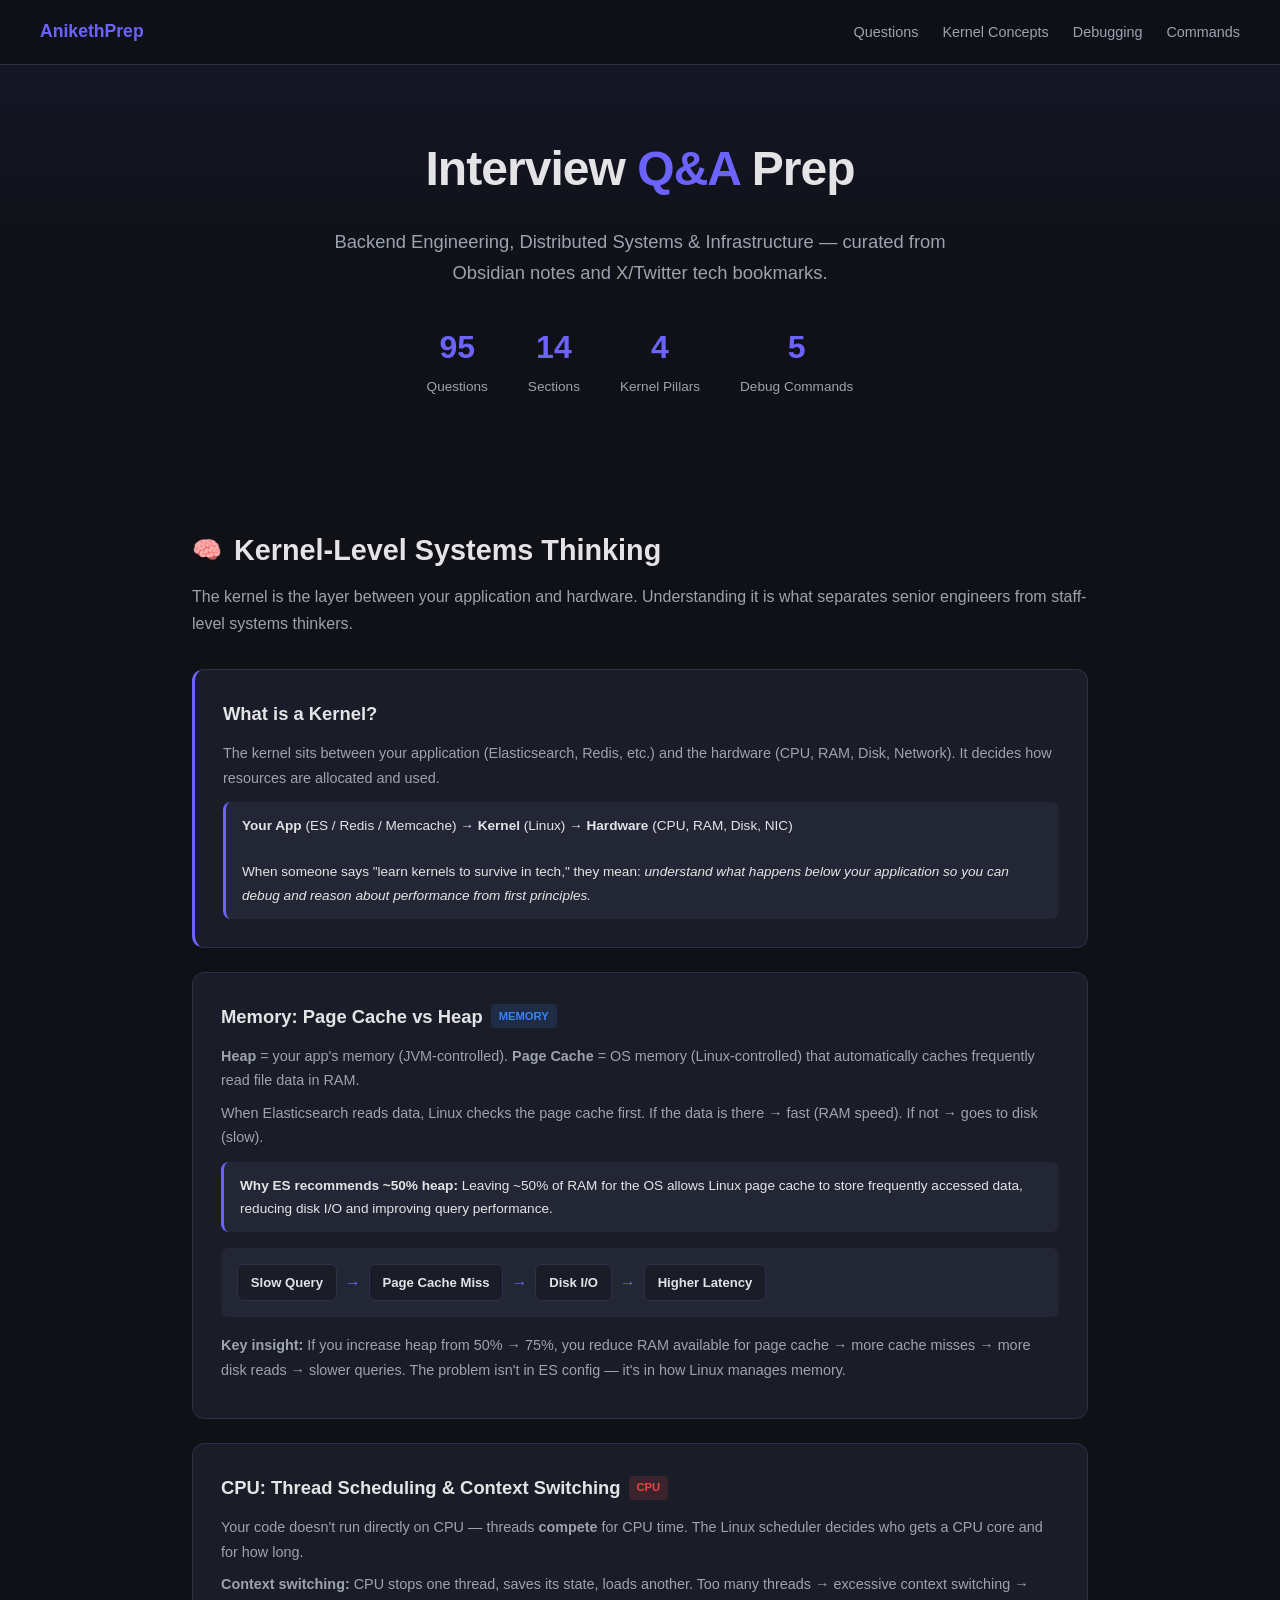
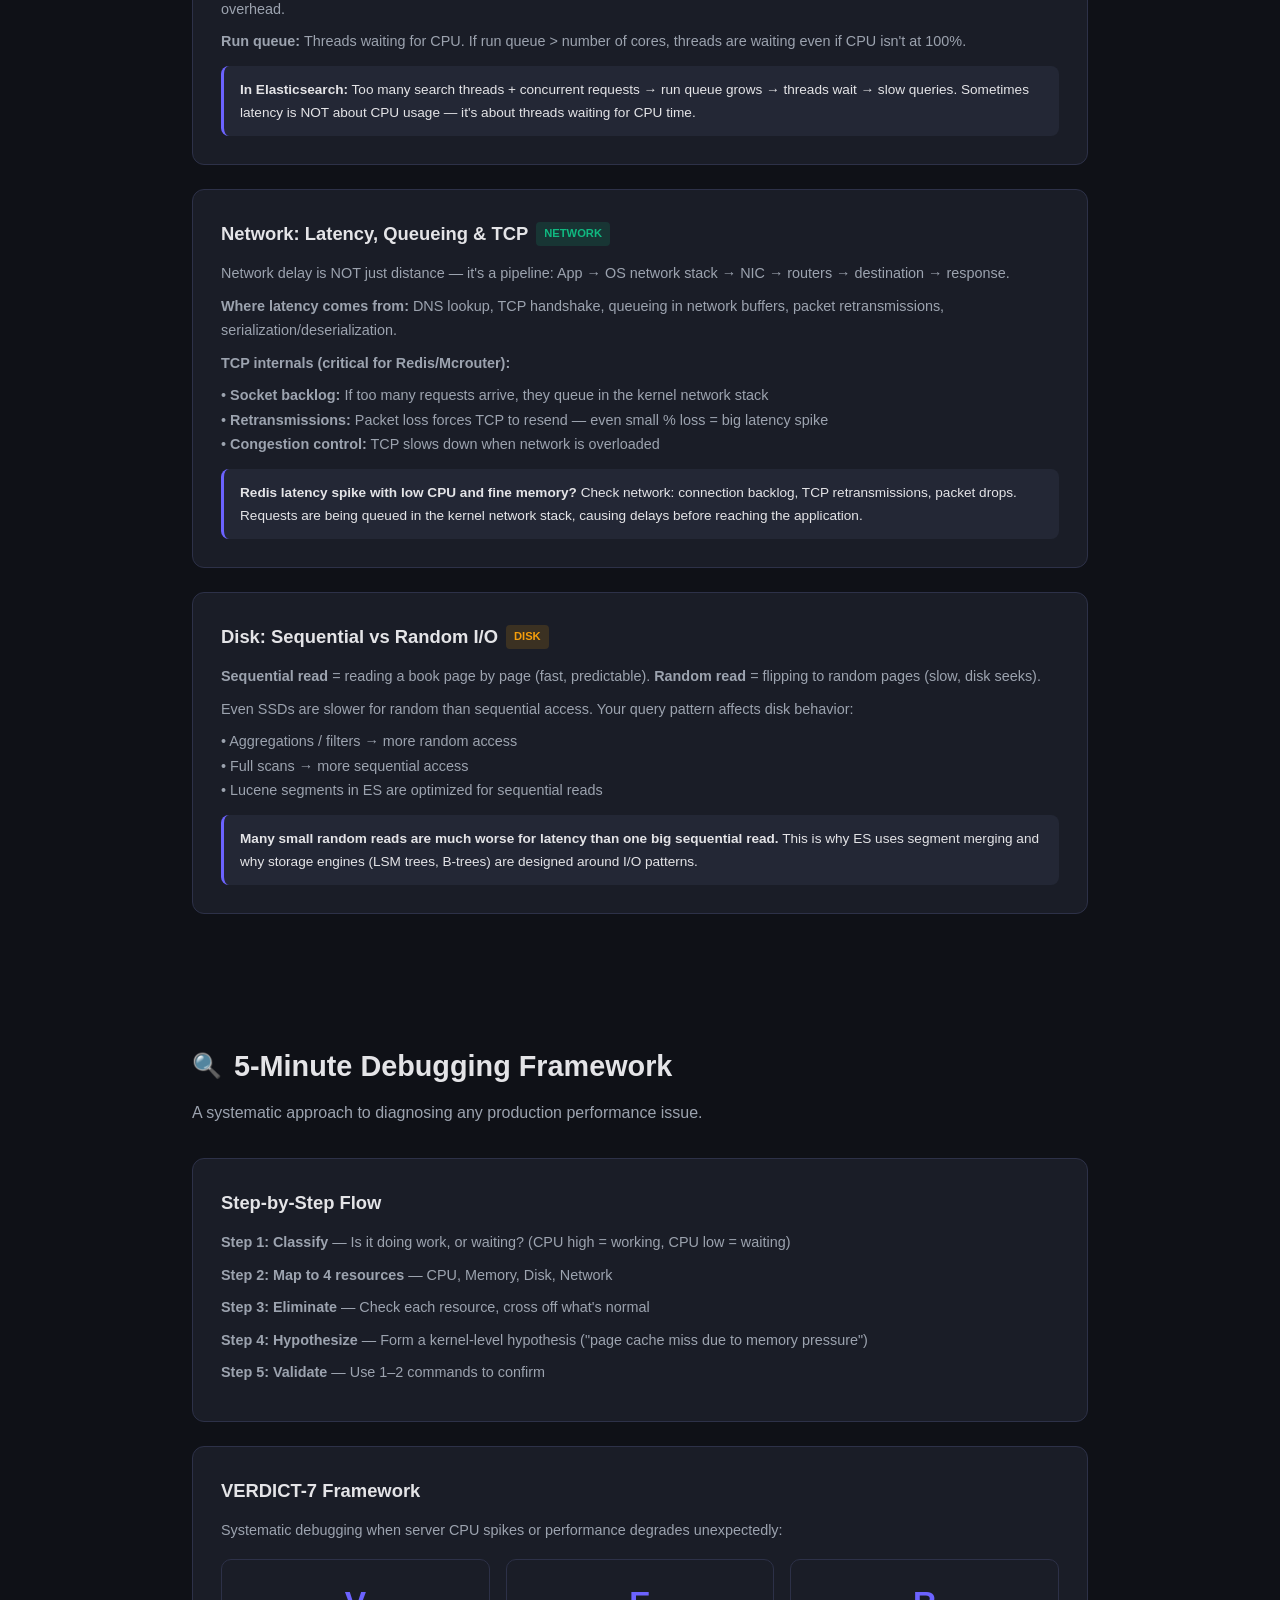
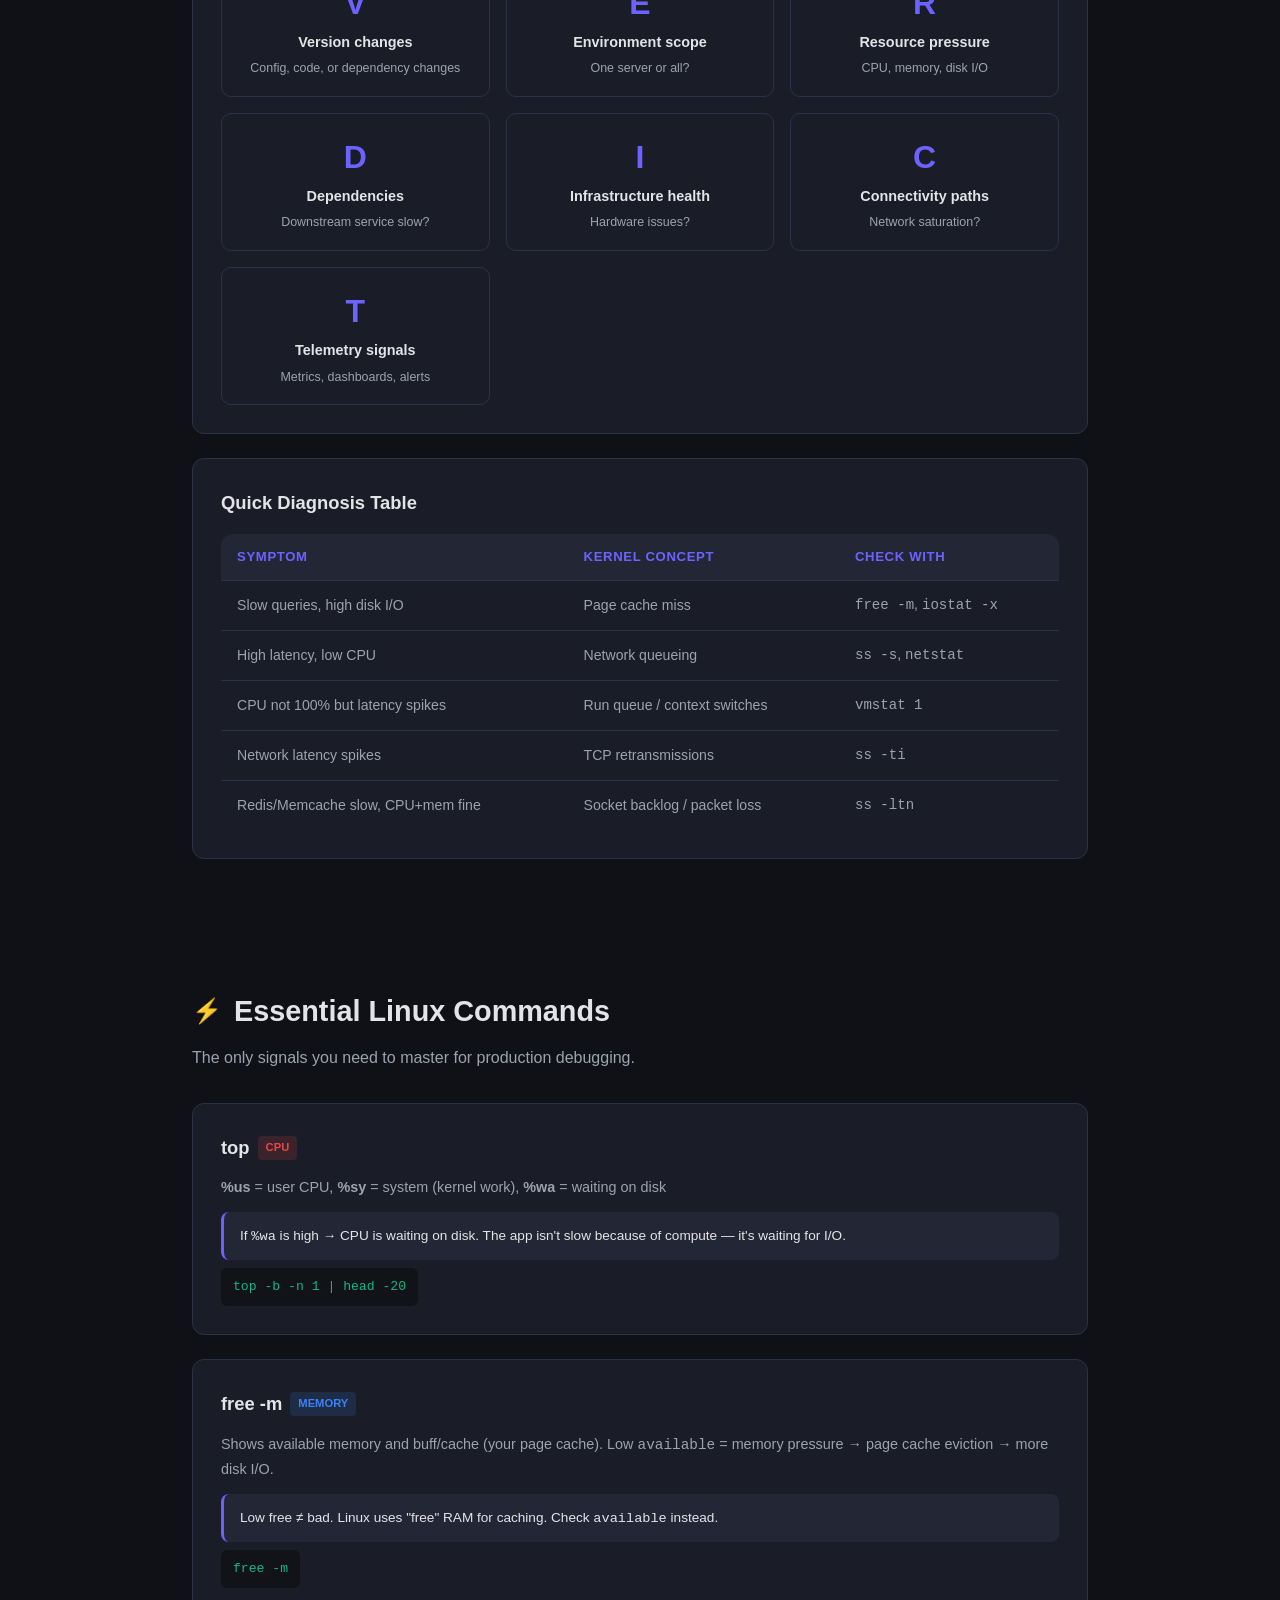
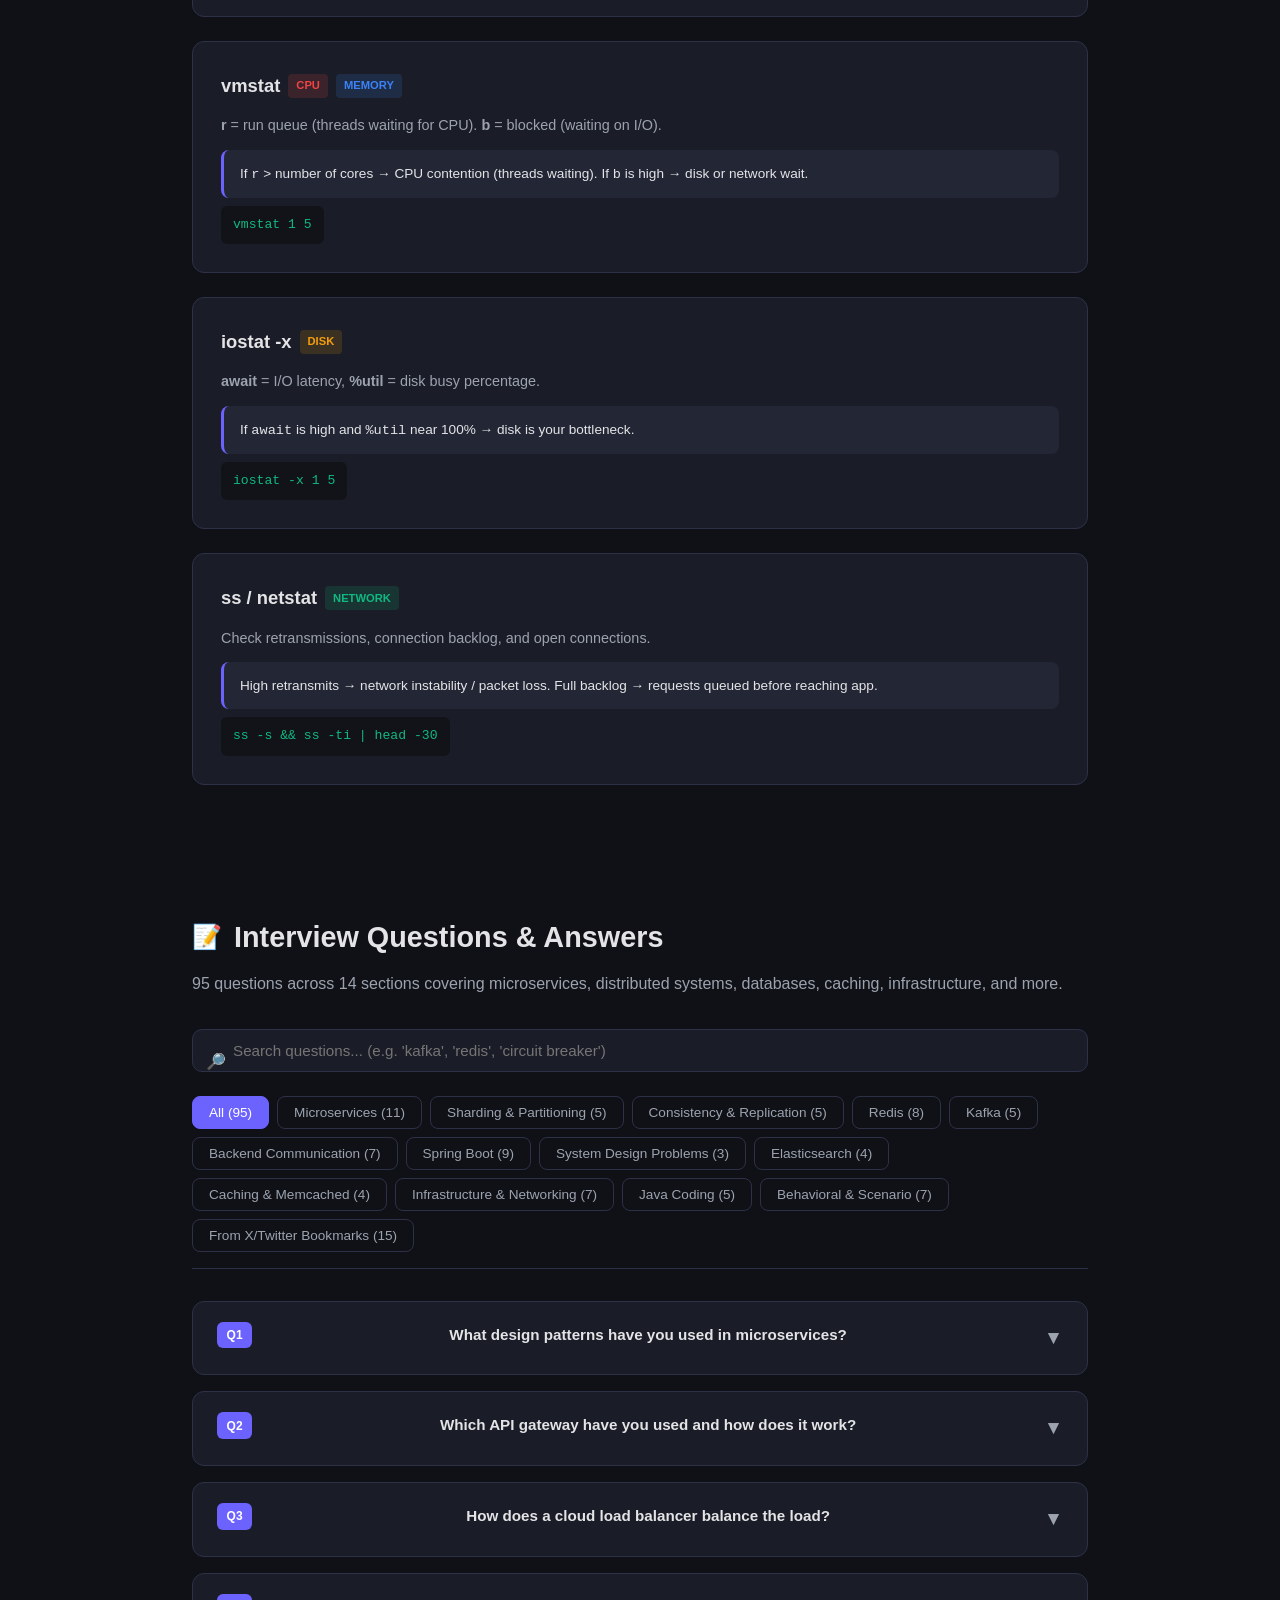
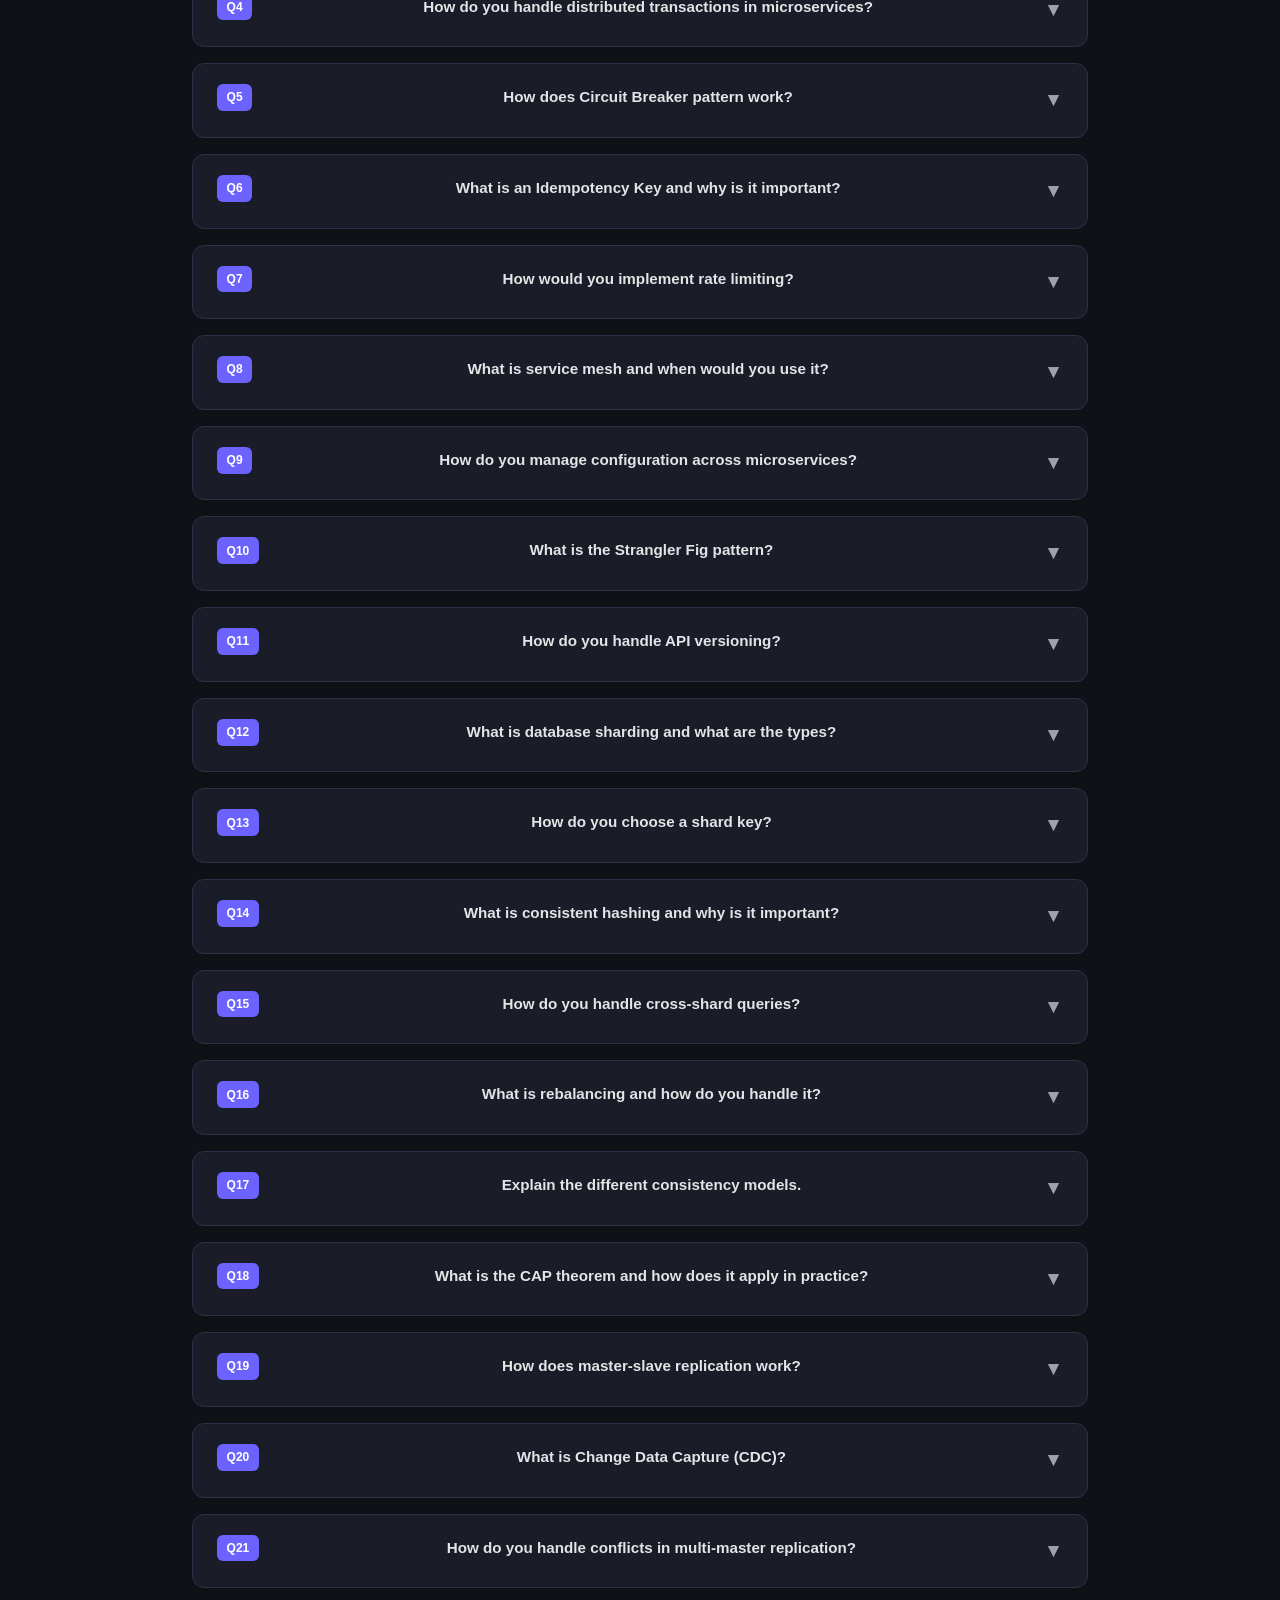
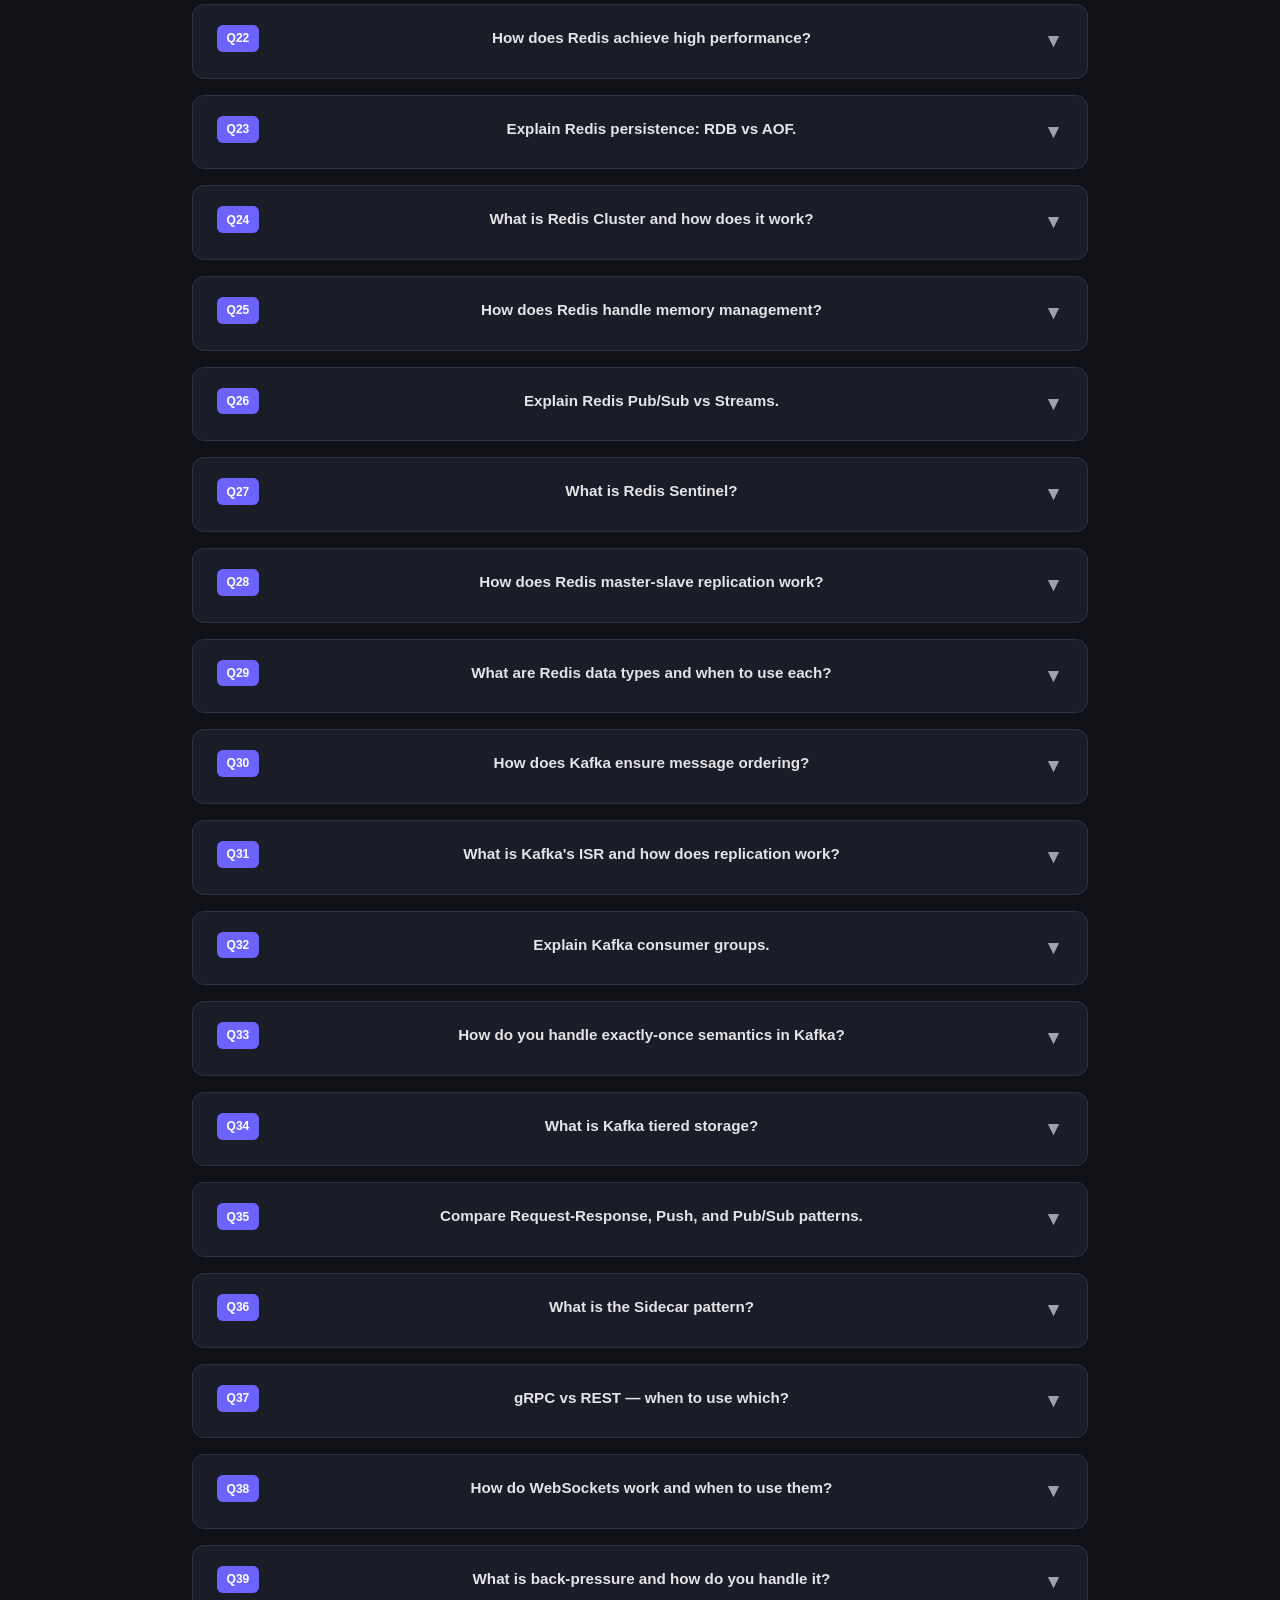
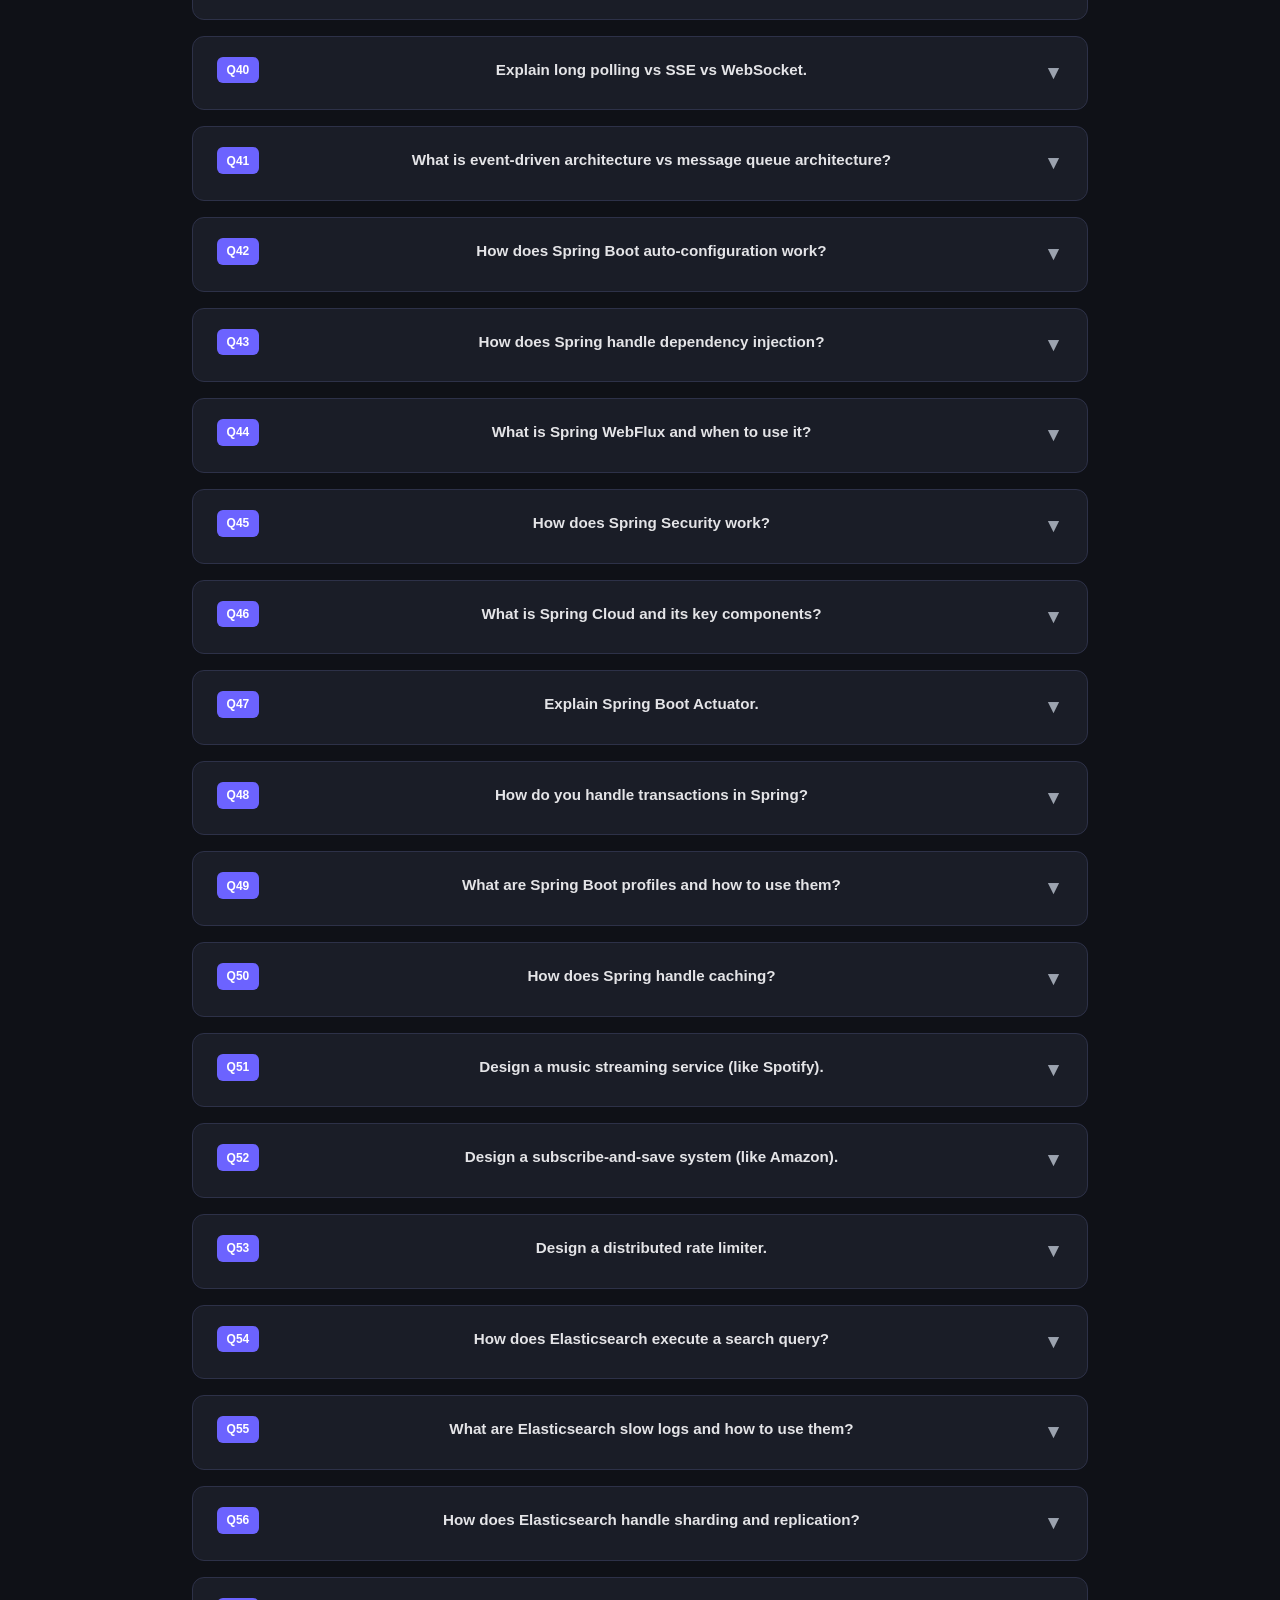
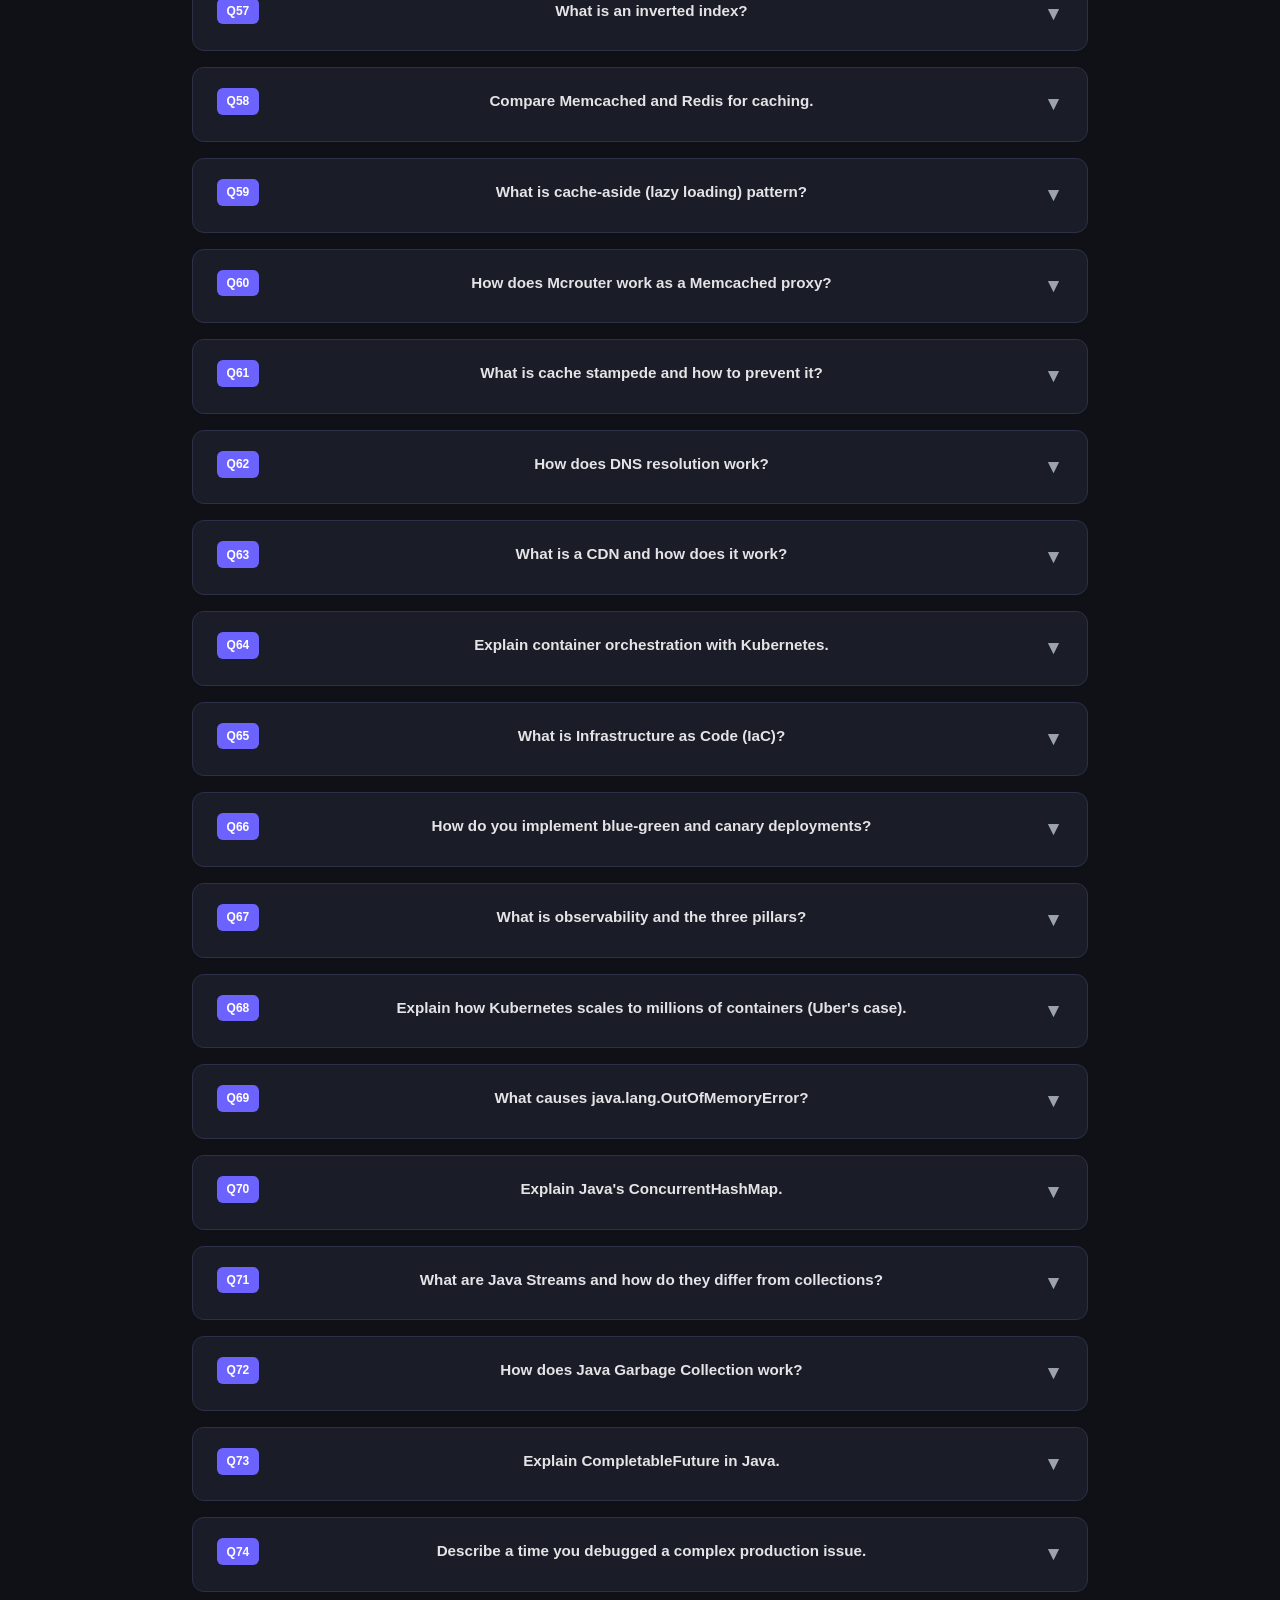
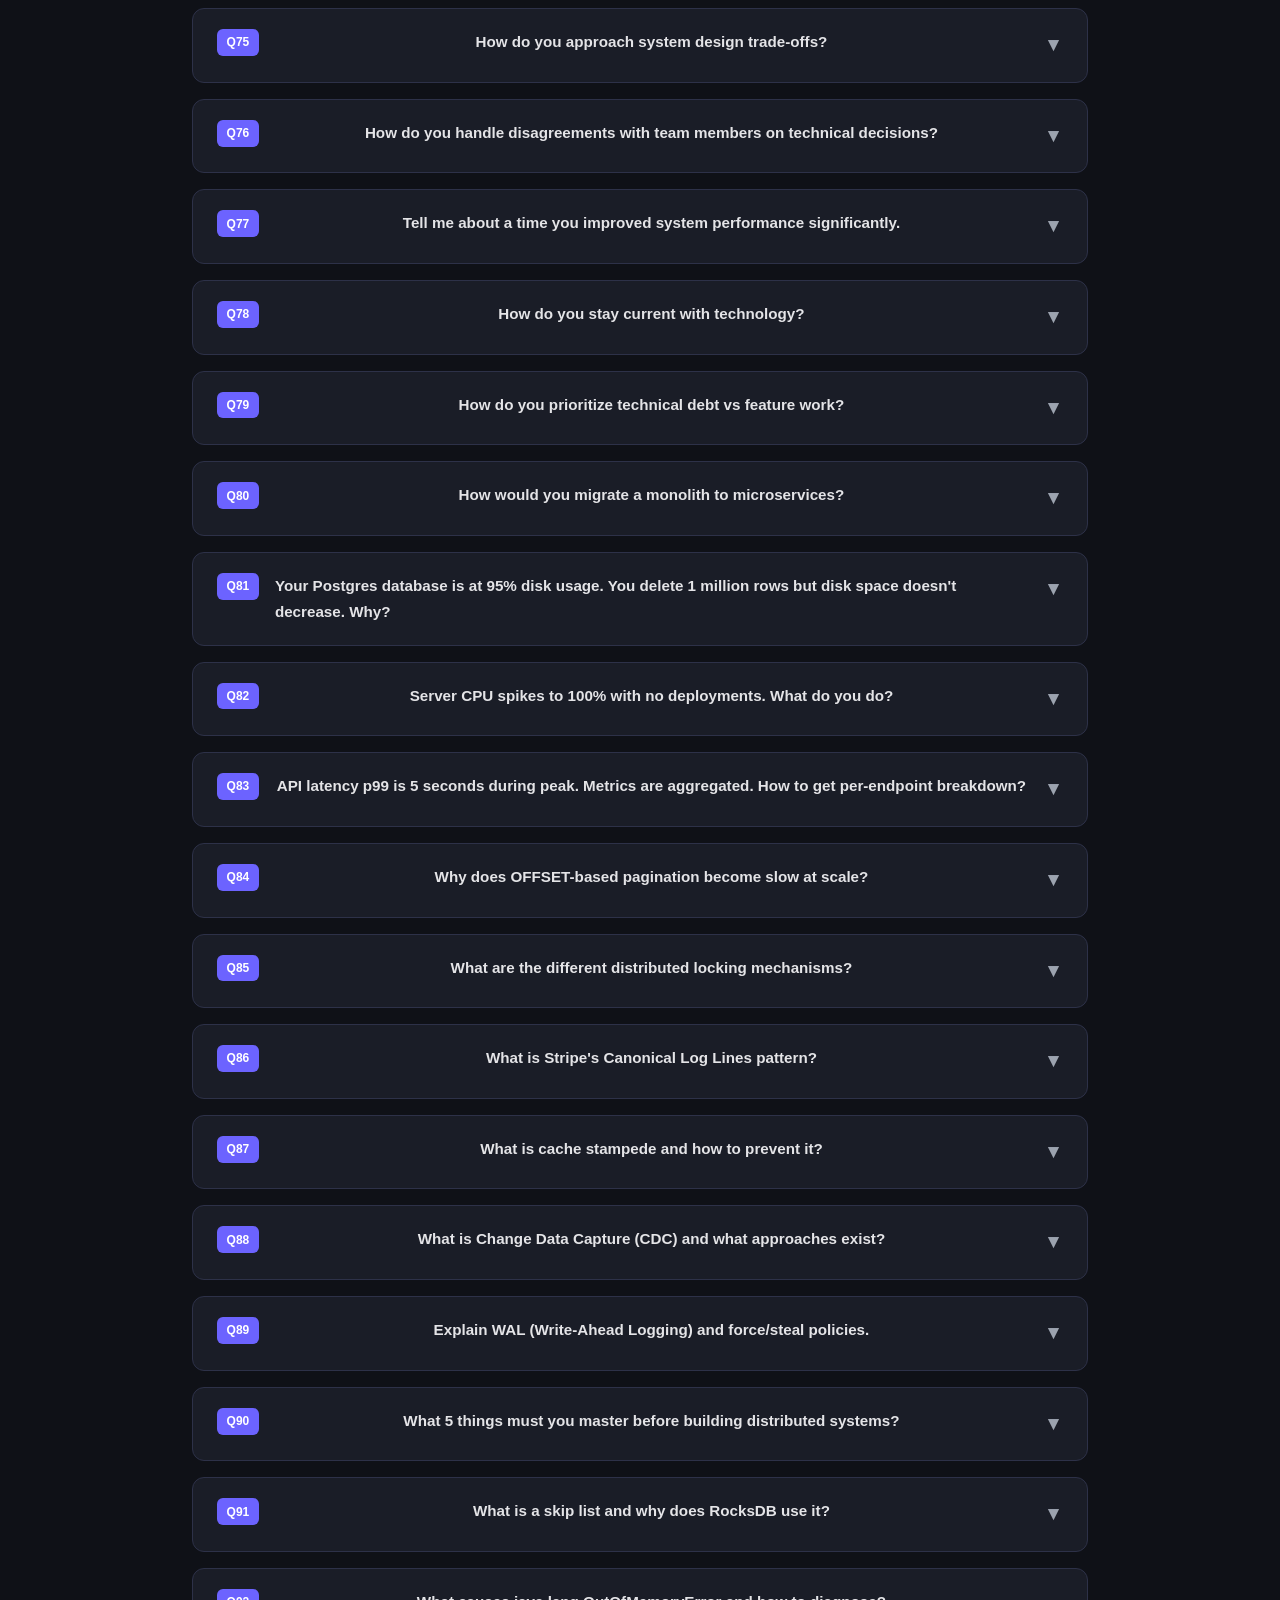
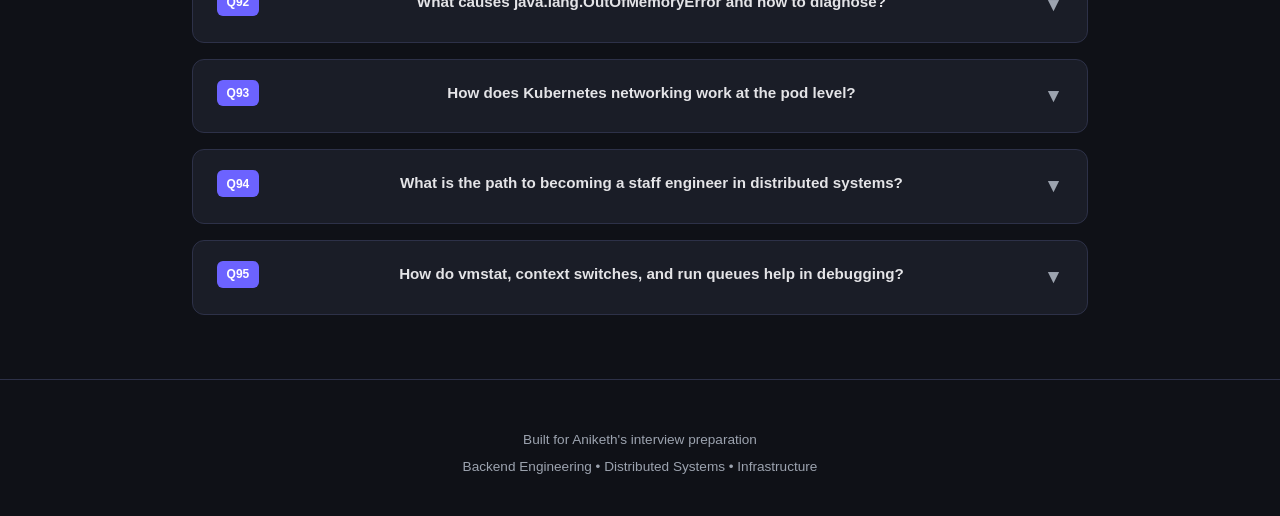
==== index.html @ 540a10f4 "Initial commit: interview prep static site with render deployment config Co-Authored-By: Claude Sonn" ====
<!DOCTYPE html>
<html lang="en">
<head>
  <meta charset="UTF-8">
  <meta name="viewport" content="width=device-width, initial-scale=1.0">
  <title>Interview Prep | Backend &amp; Distributed Systems</title>
  <style>
    :root {
      --bg: #0f1117;
      --surface: #1a1d27;
      --surface2: #232735;
      --accent: #6c63ff;
      --accent2: #ff6b6b;
      --text: #e4e4e7;
      --text-dim: #9ca3af;
      --green: #10b981;
      --blue: #3b82f6;
      --orange: #f59e0b;
      --red: #ef4444;
      --border: #2d3148;
    }
    * { margin: 0; padding: 0; box-sizing: border-box; }
    body {
      font-family: 'Inter', -apple-system, BlinkMacSystemFont, 'Segoe UI', sans-serif;
      background: var(--bg);
      color: var(--text);
      line-height: 1.7;
    }
    a { color: var(--accent); text-decoration: none; }
    a:hover { text-decoration: underline; }

    /* NAV */
    .nav {
      position: fixed; top: 0; left: 0; right: 0; z-index: 100;
      background: rgba(15,17,23,0.92); backdrop-filter: blur(12px);
      border-bottom: 1px solid var(--border);
      padding: 0 2rem;
    }
    .nav-inner {
      max-width: 1200px; margin: 0 auto;
      display: flex; align-items: center; justify-content: space-between;
      height: 64px;
    }
    .nav-logo { font-size: 1.1rem; font-weight: 700; color: var(--accent); }
    .nav-links { display: flex; gap: 1.5rem; }
    .nav-links a { color: var(--text-dim); font-size: 0.9rem; font-weight: 500; }
    .nav-links a:hover { color: var(--text); text-decoration: none; }

    /* HERO */
    .hero {
      padding: 8rem 2rem 4rem;
      text-align: center;
      background: linear-gradient(180deg, rgba(108,99,255,0.08) 0%, transparent 60%);
    }
    .hero h1 { font-size: 3rem; font-weight: 800; margin-bottom: 1rem; letter-spacing: -0.02em; }
    .hero h1 span { color: var(--accent); }
    .hero p { color: var(--text-dim); font-size: 1.15rem; max-width: 640px; margin: 0 auto 2rem; }
    .hero-stats {
      display: flex; justify-content: center; gap: 2.5rem; flex-wrap: wrap;
      margin-top: 2rem;
    }
    .stat { text-align: center; }
    .stat-num { font-size: 2rem; font-weight: 800; color: var(--accent); }
    .stat-label { font-size: 0.85rem; color: var(--text-dim); }

    /* SECTION */
    .section { padding: 4rem 2rem; max-width: 960px; margin: 0 auto; }
    .section-title {
      font-size: 1.8rem; font-weight: 700; margin-bottom: 0.5rem;
      display: flex; align-items: center; gap: 0.75rem;
    }
    .section-title .icon { font-size: 1.5rem; }
    .section-desc { color: var(--text-dim); margin-bottom: 2rem; font-size: 1rem; }

    /* TABS */
    .tabs {
      display: flex; gap: 0.5rem; flex-wrap: wrap;
      margin-bottom: 2rem; border-bottom: 1px solid var(--border); padding-bottom: 1rem;
    }
    .tab-btn {
      padding: 0.5rem 1rem; border-radius: 8px; border: 1px solid var(--border);
      background: transparent; color: var(--text-dim); font-size: 0.85rem;
      cursor: pointer; transition: all 0.2s; font-weight: 500;
    }
    .tab-btn:hover { border-color: var(--accent); color: var(--text); }
    .tab-btn.active { background: var(--accent); color: #fff; border-color: var(--accent); }

    /* QA CARD */
    .qa-list { display: flex; flex-direction: column; gap: 1rem; }
    .qa-card {
      background: var(--surface); border: 1px solid var(--border);
      border-radius: 12px; overflow: hidden; transition: border-color 0.2s;
    }
    .qa-card:hover { border-color: var(--accent); }
    .qa-q {
      padding: 1.25rem 1.5rem; cursor: pointer; display: flex;
      justify-content: space-between; align-items: flex-start; gap: 1rem;
    }
    .qa-q-text { font-weight: 600; font-size: 0.95rem; }
    .qa-q-num {
      background: var(--accent); color: #fff; font-size: 0.75rem; font-weight: 700;
      padding: 0.2rem 0.6rem; border-radius: 6px; white-space: nowrap; flex-shrink: 0;
    }
    .qa-arrow { color: var(--text-dim); transition: transform 0.2s; flex-shrink: 0; font-size: 1.2rem; }
    .qa-card.open .qa-arrow { transform: rotate(180deg); }
    .qa-a {
      display: none; padding: 0 1.5rem 1.25rem; border-top: 1px solid var(--border);
    }
    .qa-card.open .qa-a { display: block; padding-top: 1.25rem; }
    .qa-a p { color: var(--text-dim); font-size: 0.9rem; margin-bottom: 0.75rem; }
    .qa-tip {
      background: rgba(108,99,255,0.1); border-left: 3px solid var(--accent);
      padding: 0.75rem 1rem; border-radius: 0 8px 8px 0; margin-top: 0.75rem;
      font-size: 0.85rem; color: var(--accent);
    }
    .qa-code {
      background: #111318; border: 1px solid var(--border); border-radius: 8px;
      padding: 1rem; font-family: 'JetBrains Mono', 'Fira Code', monospace;
      font-size: 0.82rem; color: var(--green); overflow-x: auto; margin-top: 0.75rem;
      white-space: pre-wrap;
    }

    /* KERNEL CONCEPT CARDS */
    .concept-grid { display: grid; grid-template-columns: 1fr; gap: 1.5rem; }
    .concept-card {
      background: var(--surface); border: 1px solid var(--border);
      border-radius: 12px; padding: 1.75rem; transition: border-color 0.2s;
    }
    .concept-card:hover { border-color: var(--accent); }
    .concept-card h3 { font-size: 1.15rem; font-weight: 700; margin-bottom: 0.75rem; display: flex; align-items: center; gap: 0.5rem; }
    .concept-card h3 .badge {
      font-size: 0.7rem; padding: 0.15rem 0.5rem; border-radius: 4px;
      font-weight: 600; text-transform: uppercase;
    }
    .badge-cpu { background: rgba(239,68,68,0.15); color: var(--red); }
    .badge-mem { background: rgba(59,130,246,0.15); color: var(--blue); }
    .badge-disk { background: rgba(245,158,11,0.15); color: var(--orange); }
    .badge-net { background: rgba(16,185,129,0.15); color: var(--green); }
    .concept-card p { color: var(--text-dim); font-size: 0.9rem; margin-bottom: 0.5rem; }
    .concept-card .highlight {
      background: var(--surface2); border-radius: 8px; padding: 0.75rem 1rem;
      margin-top: 0.75rem; font-size: 0.85rem; border-left: 3px solid var(--accent);
    }
    .concept-card .cmd {
      font-family: 'JetBrains Mono', monospace; background: #111318;
      padding: 0.5rem 0.75rem; border-radius: 6px; color: var(--green);
      font-size: 0.82rem; display: inline-block; margin-top: 0.5rem;
    }

    /* CHAIN DIAGRAM */
    .chain {
      display: flex; align-items: center; gap: 0.5rem; flex-wrap: wrap;
      margin: 1rem 0; padding: 1rem; background: var(--surface2); border-radius: 8px;
    }
    .chain-step {
      background: var(--surface); border: 1px solid var(--border);
      padding: 0.4rem 0.8rem; border-radius: 6px; font-size: 0.82rem; font-weight: 600;
    }
    .chain-arrow { color: var(--accent); font-weight: 700; }

    /* DEBUG FRAMEWORK */
    .debug-table {
      width: 100%; border-collapse: collapse; margin-top: 1rem;
      background: var(--surface); border-radius: 12px; overflow: hidden;
    }
    .debug-table th {
      background: var(--surface2); padding: 0.75rem 1rem; text-align: left;
      font-size: 0.82rem; color: var(--accent); text-transform: uppercase;
      letter-spacing: 0.05em;
    }
    .debug-table td {
      padding: 0.75rem 1rem; border-top: 1px solid var(--border);
      font-size: 0.88rem; color: var(--text-dim);
    }

    /* VERDICT */
    .verdict-grid { display: grid; grid-template-columns: repeat(auto-fit, minmax(200px, 1fr)); gap: 1rem; margin-top: 1rem; }
    .verdict-item {
      background: var(--surface); border: 1px solid var(--border); border-radius: 10px;
      padding: 1rem; text-align: center;
    }
    .verdict-item .letter { font-size: 2rem; font-weight: 800; color: var(--accent); }
    .verdict-item .word { font-size: 0.9rem; font-weight: 600; margin-bottom: 0.25rem; }
    .verdict-item .desc { font-size: 0.78rem; color: var(--text-dim); }

    /* FOOTER */
    .footer {
      text-align: center; padding: 3rem 2rem; border-top: 1px solid var(--border);
      color: var(--text-dim); font-size: 0.85rem;
    }

    /* SEARCH */
    .search-box {
      width: 100%; padding: 0.75rem 1rem 0.75rem 2.5rem;
      background: var(--surface); border: 1px solid var(--border);
      border-radius: 10px; color: var(--text); font-size: 0.95rem;
      outline: none; margin-bottom: 1.5rem;
    }
    .search-box:focus { border-color: var(--accent); }
    .search-wrap { position: relative; }
    .search-icon {
      position: absolute; left: 0.85rem; top: 50%; transform: translateY(-50%);
      color: var(--text-dim); font-size: 1rem;
    }

    @media (max-width: 768px) {
      .hero h1 { font-size: 2rem; }
      .hero-stats { gap: 1.5rem; }
      .nav-links { display: none; }
      .section { padding: 3rem 1rem; }
    }
  </style>
</head>
<body>

<nav class="nav">
  <div class="nav-inner">
    <div class="nav-logo">AnikethPrep</div>
    <div class="nav-links">
      <a href="#questions">Questions</a>
      <a href="#kernel">Kernel Concepts</a>
      <a href="#debugging">Debugging</a>
      <a href="#commands">Commands</a>
    </div>
  </div>
</nav>

<section class="hero">
  <h1>Interview <span>Q&A</span> Prep</h1>
  <p>Backend Engineering, Distributed Systems &amp; Infrastructure — curated from Obsidian notes and X/Twitter tech bookmarks.</p>
  <div class="hero-stats">
    <div class="stat"><div class="stat-num">95</div><div class="stat-label">Questions</div></div>
    <div class="stat"><div class="stat-num">14</div><div class="stat-label">Sections</div></div>
    <div class="stat"><div class="stat-num">4</div><div class="stat-label">Kernel Pillars</div></div>
    <div class="stat"><div class="stat-num">5</div><div class="stat-label">Debug Commands</div></div>
  </div>
</section>

<!-- ==================== KERNEL CONCEPTS ==================== -->
<section class="section" id="kernel">
  <div class="section-title"><span class="icon">🧠</span> Kernel-Level Systems Thinking</div>
  <p class="section-desc">The kernel is the layer between your application and hardware. Understanding it is what separates senior engineers from staff-level systems thinkers.</p>

  <div class="concept-card" style="margin-bottom:1.5rem; border-left: 3px solid var(--accent);">
    <h3>What is a Kernel?</h3>
    <p>The kernel sits between your application (Elasticsearch, Redis, etc.) and the hardware (CPU, RAM, Disk, Network). It decides how resources are allocated and used.</p>
    <div class="highlight">
      <strong>Your App</strong> (ES / Redis / Memcache) → <strong>Kernel</strong> (Linux) → <strong>Hardware</strong> (CPU, RAM, Disk, NIC)<br><br>
      When someone says "learn kernels to survive in tech," they mean: <em>understand what happens below your application so you can debug and reason about performance from first principles.</em>
    </div>
  </div>

  <div class="concept-grid">

    <!-- MEMORY -->
    <div class="concept-card">
      <h3>Memory: Page Cache vs Heap <span class="badge badge-mem">Memory</span></h3>
      <p><strong>Heap</strong> = your app's memory (JVM-controlled). <strong>Page Cache</strong> = OS memory (Linux-controlled) that automatically caches frequently read file data in RAM.</p>
      <p>When Elasticsearch reads data, Linux checks the page cache first. If the data is there → fast (RAM speed). If not → goes to disk (slow).</p>
      <div class="highlight">
        <strong>Why ES recommends ~50% heap:</strong> Leaving ~50% of RAM for the OS allows Linux page cache to store frequently accessed data, reducing disk I/O and improving query performance.
      </div>
      <div class="chain">
        <span class="chain-step">Slow Query</span>
        <span class="chain-arrow">→</span>
        <span class="chain-step">Page Cache Miss</span>
        <span class="chain-arrow">→</span>
        <span class="chain-step">Disk I/O</span>
        <span class="chain-arrow">→</span>
        <span class="chain-step">Higher Latency</span>
      </div>
      <p><strong>Key insight:</strong> If you increase heap from 50% → 75%, you reduce RAM available for page cache → more cache misses → more disk reads → slower queries. The problem isn't in ES config — it's in how Linux manages memory.</p>
    </div>

    <!-- CPU / THREADS -->
    <div class="concept-card">
      <h3>CPU: Thread Scheduling &amp; Context Switching <span class="badge badge-cpu">CPU</span></h3>
      <p>Your code doesn't run directly on CPU — threads <strong>compete</strong> for CPU time. The Linux scheduler decides who gets a CPU core and for how long.</p>
      <p><strong>Context switching:</strong> CPU stops one thread, saves its state, loads another. Too many threads → excessive context switching → overhead.</p>
      <p><strong>Run queue:</strong> Threads waiting for CPU. If run queue &gt; number of cores, threads are waiting even if CPU isn't at 100%.</p>
      <div class="highlight">
        <strong>In Elasticsearch:</strong> Too many search threads + concurrent requests → run queue grows → threads wait → slow queries. Sometimes latency is NOT about CPU usage — it's about threads waiting for CPU time.
      </div>
    </div>

    <!-- NETWORK -->
    <div class="concept-card">
      <h3>Network: Latency, Queueing &amp; TCP <span class="badge badge-net">Network</span></h3>
      <p>Network delay is NOT just distance — it's a pipeline: App → OS network stack → NIC → routers → destination → response.</p>
      <p><strong>Where latency comes from:</strong> DNS lookup, TCP handshake, queueing in network buffers, packet retransmissions, serialization/deserialization.</p>
      <p><strong>TCP internals (critical for Redis/Mcrouter):</strong></p>
      <p>• <strong>Socket backlog:</strong> If too many requests arrive, they queue in the kernel network stack<br>
      • <strong>Retransmissions:</strong> Packet loss forces TCP to resend — even small % loss = big latency spike<br>
      • <strong>Congestion control:</strong> TCP slows down when network is overloaded</p>
      <div class="highlight">
        <strong>Redis latency spike with low CPU and fine memory?</strong> Check network: connection backlog, TCP retransmissions, packet drops. Requests are being queued in the kernel network stack, causing delays before reaching the application.
      </div>
    </div>

    <!-- DISK -->
    <div class="concept-card">
      <h3>Disk: Sequential vs Random I/O <span class="badge badge-disk">Disk</span></h3>
      <p><strong>Sequential read</strong> = reading a book page by page (fast, predictable). <strong>Random read</strong> = flipping to random pages (slow, disk seeks).</p>
      <p>Even SSDs are slower for random than sequential access. Your query pattern affects disk behavior:</p>
      <p>• Aggregations / filters → more random access<br>
      • Full scans → more sequential access<br>
      • Lucene segments in ES are optimized for sequential reads</p>
      <div class="highlight">
        <strong>Many small random reads are much worse for latency than one big sequential read.</strong> This is why ES uses segment merging and why storage engines (LSM trees, B-trees) are designed around I/O patterns.
      </div>
    </div>
  </div>
</section>

<!-- ==================== DEBUGGING FRAMEWORK ==================== -->
<section class="section" id="debugging">
  <div class="section-title"><span class="icon">🔍</span> 5-Minute Debugging Framework</div>
  <p class="section-desc">A systematic approach to diagnosing any production performance issue.</p>

  <div class="concept-card" style="margin-bottom: 1.5rem;">
    <h3>Step-by-Step Flow</h3>
    <p><strong>Step 1: Classify</strong> — Is it doing work, or waiting? (CPU high = working, CPU low = waiting)</p>
    <p><strong>Step 2: Map to 4 resources</strong> — CPU, Memory, Disk, Network</p>
    <p><strong>Step 3: Eliminate</strong> — Check each resource, cross off what's normal</p>
    <p><strong>Step 4: Hypothesize</strong> — Form a kernel-level hypothesis ("page cache miss due to memory pressure")</p>
    <p><strong>Step 5: Validate</strong> — Use 1–2 commands to confirm</p>
  </div>

  <div class="concept-card" style="margin-bottom: 1.5rem;">
    <h3>VERDICT-7 Framework</h3>
    <p>Systematic debugging when server CPU spikes or performance degrades unexpectedly:</p>
    <div class="verdict-grid">
      <div class="verdict-item"><div class="letter">V</div><div class="word">Version changes</div><div class="desc">Config, code, or dependency changes</div></div>
      <div class="verdict-item"><div class="letter">E</div><div class="word">Environment scope</div><div class="desc">One server or all?</div></div>
      <div class="verdict-item"><div class="letter">R</div><div class="word">Resource pressure</div><div class="desc">CPU, memory, disk I/O</div></div>
      <div class="verdict-item"><div class="letter">D</div><div class="word">Dependencies</div><div class="desc">Downstream service slow?</div></div>
      <div class="verdict-item"><div class="letter">I</div><div class="word">Infrastructure health</div><div class="desc">Hardware issues?</div></div>
      <div class="verdict-item"><div class="letter">C</div><div class="word">Connectivity paths</div><div class="desc">Network saturation?</div></div>
      <div class="verdict-item"><div class="letter">T</div><div class="word">Telemetry signals</div><div class="desc">Metrics, dashboards, alerts</div></div>
    </div>
  </div>

  <div class="concept-card">
    <h3>Quick Diagnosis Table</h3>
    <table class="debug-table">
      <thead>
        <tr><th>Symptom</th><th>Kernel Concept</th><th>Check With</th></tr>
      </thead>
      <tbody>
        <tr><td>Slow queries, high disk I/O</td><td>Page cache miss</td><td><code>free -m</code>, <code>iostat -x</code></td></tr>
        <tr><td>High latency, low CPU</td><td>Network queueing</td><td><code>ss -s</code>, <code>netstat</code></td></tr>
        <tr><td>CPU not 100% but latency spikes</td><td>Run queue / context switches</td><td><code>vmstat 1</code></td></tr>
        <tr><td>Network latency spikes</td><td>TCP retransmissions</td><td><code>ss -ti</code></td></tr>
        <tr><td>Redis/Memcache slow, CPU+mem fine</td><td>Socket backlog / packet loss</td><td><code>ss -ltn</code></td></tr>
      </tbody>
    </table>
  </div>
</section>

<!-- ==================== COMMANDS ==================== -->
<section class="section" id="commands">
  <div class="section-title"><span class="icon">⚡</span> Essential Linux Commands</div>
  <p class="section-desc">The only signals you need to master for production debugging.</p>

  <div class="concept-grid">
    <div class="concept-card">
      <h3>top <span class="badge badge-cpu">CPU</span></h3>
      <p><strong>%us</strong> = user CPU, <strong>%sy</strong> = system (kernel work), <strong>%wa</strong> = waiting on disk</p>
      <div class="highlight">If <code>%wa</code> is high → CPU is waiting on disk. The app isn't slow because of compute — it's waiting for I/O.</div>
      <div class="cmd">top -b -n 1 | head -20</div>
    </div>
    <div class="concept-card">
      <h3>free -m <span class="badge badge-mem">Memory</span></h3>
      <p>Shows available memory and buff/cache (your page cache). Low <code>available</code> = memory pressure → page cache eviction → more disk I/O.</p>
      <div class="highlight">Low free ≠ bad. Linux uses "free" RAM for caching. Check <code>available</code> instead.</div>
      <div class="cmd">free -m</div>
    </div>
    <div class="concept-card">
      <h3>vmstat <span class="badge badge-cpu">CPU</span> <span class="badge badge-mem">Memory</span></h3>
      <p><strong>r</strong> = run queue (threads waiting for CPU). <strong>b</strong> = blocked (waiting on I/O).</p>
      <div class="highlight">If <code>r</code> &gt; number of cores → CPU contention (threads waiting). If <code>b</code> is high → disk or network wait.</div>
      <div class="cmd">vmstat 1 5</div>
    </div>
    <div class="concept-card">
      <h3>iostat -x <span class="badge badge-disk">Disk</span></h3>
      <p><strong>await</strong> = I/O latency, <strong>%util</strong> = disk busy percentage.</p>
      <div class="highlight">If <code>await</code> is high and <code>%util</code> near 100% → disk is your bottleneck.</div>
      <div class="cmd">iostat -x 1 5</div>
    </div>
    <div class="concept-card">
      <h3>ss / netstat <span class="badge badge-net">Network</span></h3>
      <p>Check retransmissions, connection backlog, and open connections.</p>
      <div class="highlight">High retransmits → network instability / packet loss. Full backlog → requests queued before reaching app.</div>
      <div class="cmd">ss -s && ss -ti | head -30</div>
    </div>
  </div>
</section>

<!-- ==================== INTERVIEW QUESTIONS ==================== -->
<section class="section" id="questions">
  <div class="section-title"><span class="icon">📝</span> Interview Questions &amp; Answers</div>
  <p class="section-desc">95 questions across 14 sections covering microservices, distributed systems, databases, caching, infrastructure, and more.</p>

  <div class="search-wrap">
    <span class="search-icon">🔎</span>
    <input type="text" class="search-box" id="searchBox" placeholder="Search questions... (e.g. 'kafka', 'redis', 'circuit breaker')">
  </div>

  <div class="tabs" id="sectionTabs"></div>
  <div class="qa-list" id="qaList"></div>
</section>

<footer class="footer">
  <p>Built for Aniketh's interview preparation</p>
  <p style="margin-top:0.25rem;">Backend Engineering &bull; Distributed Systems &bull; Infrastructure</p>
</footer>

<script>
// ==================== Q&A DATA ====================
const sections = [
  { id: 1, name: "Microservices", questions: [
    { q: "What design patterns have you used in microservices?", a: "Key patterns: (1) API Gateway — single entry point for routing, auth, rate limiting. (2) Circuit Breaker — prevents cascading failures using Resilience4j/Hystrix. (3) Service Discovery — dynamic registration via Eureka or Consul. (4) Database per Service — loose coupling with independent DBs. (5) Event Sourcing — stores event sequence instead of current state. (6) SAGA Pattern — manages distributed transactions as a series of local transactions. (7) Strangler Pattern — incremental migration from monolith. (8) Bulkhead Pattern — isolates resources to prevent cross-service failures.", tip: "Always tie each pattern to a real problem you solved." },
    { q: "Which API gateway have you used and how does it work?", a: "Spring Cloud Gateway — uses Spring WebFlux for reactive, non-blocking routing. Key features: route predicates (match on path, headers, params), filters (pre/post processing like adding headers, rate limiting), integration with Spring Security for auth, and circuit breaker support.", tip: "Know the difference between Spring Cloud Gateway (reactive) and Zuul (servlet-based, now legacy)." },
    { q: "How does a cloud load balancer balance the load?", a: "(1) Round Robin — sequential distribution. (2) Least Connections — routes to server with fewest active connections. (3) Least Response Time — based on lowest latency. (4) IP Hash — consistent routing based on client IP. (5) Weighted Round Robin — distributes based on server capacity. (6) Consistent Hashing — minimal disruption when servers are added/removed.", tip: "For streaming services, network bandwidth might be more important than CPU for LB decisions." },
    { q: "How do you handle distributed transactions in microservices?", a: "Two approaches: (1) SAGA Pattern — series of local transactions with compensating actions for rollback. Two types: Choreography (event-driven, each service listens and reacts) and Orchestration (central coordinator manages the flow). (2) Two-Phase Commit (2PC) — prepare phase + commit phase, ensures atomicity but blocks resources.", tip: "SAGAs are preferred for microservices due to loose coupling. 2PC is for strong consistency needs." },
    { q: "How does Circuit Breaker pattern work?", a: "Three states: CLOSED (requests flow normally, failures counted), OPEN (requests fail fast, no calls to failing service), HALF-OPEN (limited requests to test recovery). Configured with: failure threshold, wait duration, permitted calls in half-open. Tools: Resilience4j, Hystrix (deprecated). Also supports fallback responses.", tip: "Know the exact state transitions and mention Resilience4j." },
    { q: "What is an Idempotency Key and why is it important?", a: "A unique identifier sent with each request ensuring the operation produces the same result even if retried. Crucial for payment processing, order creation, etc. Implementation: client generates UUID, server checks if key was already processed, stores result for duplicate requests.", tip: "Mention real examples: Stripe uses idempotency keys for payment APIs." },
    { q: "How would you implement rate limiting?", a: "Algorithms: (1) Token Bucket — tokens added at fixed rate, consumed per request. (2) Sliding Window — counts requests in a rolling time window. (3) Fixed Window Counter — simple but has boundary burst issues. (4) Leaky Bucket — processes at constant rate, queues excess. Implementation: Redis + Lua script for distributed rate limiting.", tip: "Token Bucket is most common. Know the Redis + Lua pattern." },
    { q: "What is service mesh and when would you use it?", a: "A dedicated infrastructure layer for service-to-service communication. Sidecar proxy (like Envoy) runs alongside each service. Handles: traffic management, security (mTLS), observability, retries, circuit breaking. Tools: Istio, Linkerd. Use when: many microservices, need consistent policies across services, complex traffic routing.", tip: "Know the sidecar pattern — it's key to understanding service mesh." },
    { q: "How do you manage configuration across microservices?", a: "Centralized config: Spring Cloud Config Server, Consul, etcd. Features: environment-specific configs, dynamic refresh without restart, encryption for secrets, version control. For secrets specifically: HashiCorp Vault, AWS Secrets Manager. Pattern: Config server backed by Git repo, services pull config on startup and can refresh via /actuator/refresh or bus events.", tip: "Mention the difference between config (can be in Git) and secrets (must use Vault or similar)." },
    { q: "What is the Strangler Fig pattern?", a: "Incrementally migrate from monolith to microservices by gradually replacing functionality. Steps: (1) Identify a bounded context. (2) Build new microservice. (3) Route traffic to new service (using API gateway). (4) Keep monolith running for unreplaced parts. (5) Repeat. Benefits: zero downtime migration, rollback capability, gradual learning.", tip: "Mention that some monoliths are fine — only migrate if benefits justify the cost." },
    { q: "How do you handle API versioning?", a: "Strategies: (1) URI versioning — /api/v1/users (most common). (2) Header versioning — Accept: application/vnd.api.v1+json. (3) Query parameter — /api/users?version=1. Best practices: maintain backward compatibility, deprecation notices, sunset headers. Support at least N-1 version.", tip: "URI versioning is most practical. Header versioning is more RESTful but harder for clients." },
  ]},
  { id: 2, name: "Sharding & Partitioning", questions: [
    { q: "What is database sharding and what are the types?", a: "Splitting a database into smaller pieces (shards) across multiple servers. Types: (1) Range-based — shard by value range (e.g., users A-M, N-Z). (2) Hash-based — hash(key) mod N determines shard. (3) Directory-based — lookup table maps keys to shards. (4) Geographic — shard by region.", tip: "Hash-based is most common for even distribution. Range-based can cause hotspots." },
    { q: "How do you choose a shard key?", a: "Criteria: (1) High cardinality — many unique values. (2) Even distribution — avoids hotspots. (3) Query pattern aligned — most queries should hit single shard. (4) Immutable — shouldn't change. Bad choices: timestamps (range queries span all shards), boolean fields (only 2 values). Good: user_id, tenant_id.", tip: "A bad shard key can be worse than no sharding. Always analyze query patterns first." },
    { q: "What is consistent hashing and why is it important?", a: "Maps both servers and keys to a ring. Keys are assigned to the nearest server clockwise. When a server is added/removed, only K/N keys need to be remapped (K=keys, N=servers). Virtual nodes ensure even distribution. Used by: DynamoDB, Cassandra, Redis Cluster, CDNs.", tip: "Know virtual nodes — without them, distribution can be very uneven." },
    { q: "How do you handle cross-shard queries?", a: "Approaches: (1) Scatter-gather — query all shards, merge results. Slow for many shards. (2) Global index — secondary index spanning all shards. (3) Denormalization — duplicate data to avoid cross-shard joins. (4) Application-level joins. Best practice: design schema so most queries hit single shard.", tip: "Cross-shard joins are the biggest pain point. Design to avoid them." },
    { q: "What is rebalancing and how do you handle it?", a: "Moving data between shards when adding/removing nodes. Strategies: (1) Fixed partitions — pre-create many partitions, reassign to new nodes. (2) Dynamic splitting — split hot partitions. (3) Consistent hashing with virtual nodes. Challenges: data migration takes time, need to handle reads/writes during rebalance. Tools: Kafka partition reassignment, ES shard allocation.", tip: "Pre-creating extra partitions makes future rebalancing much easier." },
  ]},
  { id: 3, name: "Consistency & Replication", questions: [
    { q: "Explain the different consistency models.", a: "Strong consistency — all reads see latest write (linearizability). Eventual consistency — all replicas converge eventually. Causal consistency — respects causal ordering. Read-your-writes — you always see your own writes. Session consistency — consistency within a session. Monotonic reads — won't see older data after seeing newer.", tip: "Most distributed systems use eventual consistency with mechanisms to handle conflicts." },
    { q: "What is the CAP theorem and how does it apply in practice?", a: "In a distributed system, during a network partition, you must choose between Consistency and Availability. CP systems (e.g., ZooKeeper, HBase) — sacrifice availability for consistency. AP systems (e.g., Cassandra, DynamoDB) — sacrifice consistency for availability. In practice, it's about tuning the trade-off, not a binary choice. PACELC extends CAP: Even without partition, choose between Latency and Consistency.", tip: "Mention PACELC — it's more practical than CAP alone." },
    { q: "How does master-slave replication work?", a: "Master handles all writes, replicates to slaves. Slaves serve read queries. Replication can be: synchronous (master waits for slave ACK — strong consistency, higher latency) or asynchronous (master doesn't wait — eventual consistency, lower latency). Issues: replication lag, split-brain if master fails. Failover: promote slave to master (manual or automatic via sentinel/orchestrator).", tip: "Know the trade-off: sync replication = safety but slower, async = fast but risk of data loss on failover." },
    { q: "What is Change Data Capture (CDC)?", a: "Captures changes from database WAL/binlog and propagates as events. Approaches: (1) Log-based (Debezium) — reads WAL, minimal performance impact. (2) Trigger-based — database triggers write to change table. (3) Timestamp-based polling. (4) Dual writes (risky). Best practice: Debezium → Kafka → downstream consumers.", tip: "CDC is critical for microservices data consistency without tight coupling." },
    { q: "How do you handle conflicts in multi-master replication?", a: "Strategies: (1) Last-writer-wins (LWW) — timestamp-based, simple but can lose data. (2) Vector clocks — detect concurrent writes, application resolves. (3) CRDTs — conflict-free replicated data types, mathematically guaranteed to converge. (4) Application-level resolution — custom merge logic. DynamoDB uses vector clocks, Riak uses CRDTs.", tip: "CRDTs are the most elegant solution but only work for specific data types." },
  ]},
  { id: 4, name: "Redis", questions: [
    { q: "How does Redis achieve high performance?", a: "Single-threaded event loop (no context switching), in-memory data store, efficient data structures (SDS, ziplist, intset, skiplist), I/O multiplexing (epoll/kqueue), no disk I/O on reads (unless persistence), pipeline support for batch commands.", tip: "Single-threaded is a feature, not a limitation — it avoids locking overhead." },
    { q: "Explain Redis persistence: RDB vs AOF.", a: "RDB: point-in-time snapshots at intervals. Fast recovery, compact files, but data loss between snapshots. AOF: logs every write command. More durable (configurable fsync), but larger files. AOF rewrite compacts the log. Best practice: use both — AOF for durability, RDB for fast recovery/backups. Redis 7+ has multi-part AOF.", tip: "Know the fsync options: always (safest, slowest), everysec (good balance), no (fastest, riskiest)." },
    { q: "What is Redis Cluster and how does it work?", a: "Distributed Redis with automatic sharding across multiple nodes. Uses hash slots (16384 slots divided among masters). Each master has replicas. Client redirects via MOVED/ASK. Gossip protocol for node discovery. No central coordinator — fully distributed.", tip: "Know the hash slot concept and MOVED redirect." },
    { q: "How does Redis handle memory management?", a: "maxmemory config sets limit. Eviction policies: noeviction (return errors), allkeys-lru, volatile-lru, allkeys-random, volatile-random, volatile-ttl, allkeys-lfu, volatile-lfu. Memory fragmentation: jemalloc allocator, MEMORY PURGE command. Monitor with INFO memory.", tip: "LFU (least frequently used) is often better than LRU for cache workloads." },
    { q: "Explain Redis Pub/Sub vs Streams.", a: "Pub/Sub: fire-and-forget, no persistence, message lost if subscriber is offline. Streams: persistent, consumer groups, message acknowledgment, replay capability. Streams are like a lightweight Kafka within Redis. Use Pub/Sub for real-time notifications, Streams for reliable message processing.", tip: "Streams with consumer groups can replace simple Kafka use cases." },
    { q: "What is Redis Sentinel?", a: "High availability solution: monitors master/slave setup, automatic failover when master goes down, notifies clients of topology changes. Sentinel quorum determines when to failover. Configuration: minimum 3 sentinels, quorum typically 2. Limitations: no sharding (that's Redis Cluster).", tip: "Know the difference: Sentinel = HA, Cluster = HA + sharding." },
    { q: "How does Redis master-slave replication work?", a: "Full sync: slave sends PSYNC, master creates RDB snapshot, sends to slave, then sends buffered commands. Incremental sync: after disconnect, uses replication backlog to send only missed commands. Replication is asynchronous by default. WAIT command can make it synchronous for specific writes.", tip: "The replication backlog size is critical — if it overflows during disconnect, full sync is needed." },
    { q: "What are Redis data types and when to use each?", a: "Strings: simple key-value, counters (INCR). Lists: message queues, recent items. Sets: unique collections, intersections. Sorted Sets: leaderboards, priority queues. Hashes: objects with multiple fields. Streams: event logs. HyperLogLog: cardinality estimation. Bitmaps: boolean flags per user. Geospatial: location-based queries.", tip: "Sorted Sets are incredibly powerful — know the ZADD/ZRANGE/ZRANGEBYSCORE patterns." },
  ]},
  { id: 5, name: "Kafka", questions: [
    { q: "How does Kafka ensure message ordering?", a: "Ordering is guaranteed within a partition, not across partitions. Producer sends messages with a key — same key always goes to same partition (via hash). Consumer reads from partition in order. If you need global ordering: use single partition (limits throughput) or design around partition-level ordering.", tip: "Most use cases only need ordering per entity (user, order) — partition by entity ID." },
    { q: "What is Kafka's ISR and how does replication work?", a: "ISR (In-Sync Replicas) = replicas that are fully caught up with leader. Writes go to leader, replicas fetch. A message is 'committed' when all ISR replicas have it. If a replica falls behind, it's removed from ISR. min.insync.replicas sets minimum ISR size for writes. acks=all ensures write to all ISR before acknowledging.", tip: "acks=all + min.insync.replicas=2 + replication.factor=3 is a common production config." },
    { q: "Explain Kafka consumer groups.", a: "Multiple consumers sharing a group ID cooperatively consume from a topic. Each partition is assigned to exactly one consumer in the group. If consumers > partitions, some consumers are idle. Rebalancing happens when consumers join/leave. Cooperative rebalancing (incremental) avoids stop-the-world pauses.", tip: "Design partition count based on expected consumer parallelism." },
    { q: "How do you handle exactly-once semantics in Kafka?", a: "Three levels: (1) At-most-once — fire and forget. (2) At-least-once — retry with potential duplicates. (3) Exactly-once — idempotent producer (enable.idempotence=true) + transactional API. For consumer side: idempotent processing or transactional offset commits. Kafka Streams has built-in exactly-once support.", tip: "True exactly-once requires idempotent producer + transactional consumer + idempotent downstream processing." },
    { q: "What is Kafka tiered storage?", a: "Moves older log segments from local broker disk to remote storage (S3, HDFS). Benefits: brokers need less local disk, longer retention without cost explosion, faster broker replacement. Hot data stays local, cold data in remote tier. Introduced in KIP-405.", tip: "Tiered storage changes the economics of Kafka — you can retain data for months/years cheaply." },
  ]},
  { id: 6, name: "Backend Communication", questions: [
    { q: "Compare Request-Response, Push, and Pub/Sub patterns.", a: "Request-Response: client sends request, waits for response (HTTP, gRPC). Simple but blocking. Push: server sends data to client without request (WebSocket, SSE). Good for real-time updates. Pub/Sub: publisher sends to topic, multiple subscribers receive (Kafka, Redis). Decoupled, scalable, but eventually consistent.", tip: "Most systems use a mix — REST for CRUD, WebSocket for real-time, Kafka for async processing." },
    { q: "What is the Sidecar pattern?", a: "A helper process deployed alongside your main application. Handles cross-cutting concerns: logging, monitoring, security, networking. Each service instance gets its own sidecar. Examples: Envoy proxy in Istio, Fluentd for logging. Benefits: language-agnostic, separation of concerns, consistent behavior across services.", tip: "Sidecar pattern is the foundation of service mesh architecture." },
    { q: "gRPC vs REST — when to use which?", a: "gRPC: binary (protobuf), HTTP/2, bidirectional streaming, code generation, faster serialization. Best for: internal microservice communication, high-throughput, low-latency. REST: JSON over HTTP/1.1, human-readable, browser-friendly, widely supported. Best for: public APIs, simple CRUD, third-party integrations.", tip: "Internal services: gRPC. External/public APIs: REST. Many companies use both." },
    { q: "How do WebSockets work and when to use them?", a: "Full-duplex communication over a single TCP connection. Starts as HTTP upgrade request, then switches to WebSocket protocol. Use for: real-time chat, live dashboards, collaborative editing, gaming. Alternatives: Server-Sent Events (SSE) for one-way server→client, Long polling as fallback.", tip: "WebSockets need connection management at scale — consider using a pub/sub backend." },
    { q: "What is back-pressure and how do you handle it?", a: "When a producer generates data faster than the consumer can process. Handling: (1) Buffering — queue messages (bounded buffer). (2) Dropping — discard excess messages. (3) Sampling — process subset. (4) Flow control — signal producer to slow down. (5) Reactive streams — built-in back-pressure (Project Reactor, RxJava).", tip: "Unbounded buffers are dangerous — they just delay the OOM. Always use bounded queues." },
    { q: "Explain long polling vs SSE vs WebSocket.", a: "Long polling: client makes HTTP request, server holds until data available, then responds. Client immediately reconnects. Overhead: repeated connections. SSE: server pushes events over single HTTP connection (one-way). Automatic reconnection. Good for notifications. WebSocket: full-duplex, bidirectional. Best for interactive real-time apps.", tip: "SSE is underrated — simpler than WebSocket for server→client use cases." },
    { q: "What is event-driven architecture vs message queue architecture?", a: "Event-driven: services emit events representing facts ('OrderPlaced'). Producers don't know consumers. Events are immutable. Supports replay. Pub/sub model. Message Queue: point-to-point, messages are commands ('ProcessPayment'). Ensures delivery with backpressure. Typically one consumer per message. Key differences: EDA is many-to-many, MQ is one-to-one. Events are facts, messages are commands.", tip: "Many systems use both — event-driven for inter-service, message queues for task processing." },
  ]},
  { id: 7, name: "Spring Boot", questions: [
    { q: "How does Spring Boot auto-configuration work?", a: "Uses @EnableAutoConfiguration and spring.factories files. Spring Boot scans classpath, detects available libraries, and auto-configures beans. Conditional annotations: @ConditionalOnClass, @ConditionalOnMissingBean, @ConditionalOnProperty. You can override any auto-config by defining your own bean. spring-boot-autoconfigure module contains all auto-config classes.", tip: "Know the @Conditional annotations — that's the real mechanism." },
    { q: "How does Spring handle dependency injection?", a: "IoC (Inversion of Control) container manages bean lifecycle. Types: Constructor injection (preferred — immutable, testable), Setter injection (optional dependencies), Field injection (@Autowired — not recommended). Bean scopes: singleton (default), prototype, request, session. Spring creates beans, resolves dependencies, and injects at startup.", tip: "Always prefer constructor injection — it makes dependencies explicit and enables easier testing." },
    { q: "What is Spring WebFlux and when to use it?", a: "Reactive, non-blocking web framework. Uses Project Reactor (Mono/Flux). Runs on Netty (non-blocking I/O). Best for: high-concurrency scenarios (many simultaneous connections), streaming data, API gateways. Not suitable for: CPU-intensive work, simple CRUD, teams unfamiliar with reactive paradigm.", tip: "WebFlux shines when your app is I/O-bound with many concurrent connections." },
    { q: "How does Spring Security work?", a: "Filter chain architecture: SecurityFilterChain processes each request. Key filters: UsernamePasswordAuthenticationFilter, JwtAuthenticationFilter. Authentication: verify identity (login). Authorization: check permissions (@PreAuthorize, @Secured). Supports: form login, OAuth2, JWT, LDAP, SAML. SecurityContext holds authenticated user (ThreadLocal).", tip: "Know the filter chain order and how to create custom filters." },
    { q: "What is Spring Cloud and its key components?", a: "Suite for building cloud-native microservices. Key components: Spring Cloud Gateway (API gateway), Spring Cloud Config (centralized config), Spring Cloud Netflix (Eureka for discovery, Resilience4j for circuit breaker), Spring Cloud Stream (messaging abstraction over Kafka/RabbitMQ), Spring Cloud Sleuth/Micrometer (distributed tracing).", tip: "Spring Cloud Stream abstracts the messaging provider — good for portability." },
    { q: "Explain Spring Boot Actuator.", a: "Production-ready features: health checks (/actuator/health), metrics (/actuator/metrics), environment info, thread dump, heap dump. Integrates with Prometheus for metrics export. Custom health indicators for application-specific checks. Security: expose only needed endpoints in production.", tip: "Custom health indicators + Prometheus integration is a common production setup." },
    { q: "How do you handle transactions in Spring?", a: "@Transactional annotation: proxy-based (self-invocation doesn't work), propagation levels (REQUIRED, REQUIRES_NEW, NESTED), isolation levels (READ_COMMITTED, REPEATABLE_READ, SERIALIZABLE), rollback rules (rollbackFor, noRollbackFor). Distributed transactions: Saga pattern, or JTA with XA for 2PC.", tip: "Know that @Transactional doesn't work on private methods or self-invocation (proxy limitation)." },
    { q: "What are Spring Boot profiles and how to use them?", a: "Environment-specific configuration: application-{profile}.yml. Activate: spring.profiles.active=dev. Use @Profile annotation to conditionally load beans. Common setup: dev, staging, prod profiles with different DB connections, logging levels, feature flags. Can combine multiple profiles.", tip: "Use profiles for env-specific config but externalize secrets using Vault or env variables." },
    { q: "How does Spring handle caching?", a: "@Cacheable, @CachePut, @CacheEvict annotations. Cache providers: Caffeine (in-memory, preferred), Redis (distributed), EhCache. CacheManager bean configures provider. Best practices: cache key design, TTL settings, cache-aside pattern, handle cache misses gracefully.", tip: "Caffeine for local cache + Redis for distributed cache is a powerful combination." },
  ]},
  { id: 8, name: "System Design Problems", questions: [
    { q: "Design a music streaming service (like Spotify).", a: "Key components: CDN for audio delivery, metadata service (song, artist, album), user service, playlist service, recommendation engine, search service (Elasticsearch). Audio: chunked streaming, adaptive bitrate. Scale: CDN edge caching, database sharding by user_id, async processing for recommendations. Storage: object storage (S3) for audio files, Postgres for metadata, Redis for sessions.", tip: "Focus on: CDN delivery, metadata vs audio storage separation, offline mode sync." },
    { q: "Design a subscribe-and-save system (like Amazon).", a: "Requirements: recurring orders, flexible scheduling, payment retry logic. Components: Subscription service (CRUD), Scheduler (cron/event-based), Order service, Payment service, Notification service. Database: subscription table with frequency, next_delivery_date, status. Key challenges: payment failures (retry with backoff), inventory checks, price changes, skip/pause/cancel flows.", tip: "The hardest part is handling edge cases: payment failures, out-of-stock items, price changes between subscription creation and delivery." },
    { q: "Design a distributed rate limiter.", a: "Requirements: limit requests per user/API key across multiple servers. Approach: Token Bucket algorithm with Redis backend. Implementation: Redis key per user, Lua script for atomic check-and-decrement. Handle: distributed clock skew, Redis failures (fail-open vs fail-closed), sliding window for smoother limits. Scale: Redis Cluster for sharding, local in-memory cache as L1 with Redis as L2.", tip: "Always discuss fail-open vs fail-closed and what happens when Redis is unavailable." },
  ]},
  { id: 9, name: "Elasticsearch", questions: [
    { q: "How does Elasticsearch execute a search query?", a: "Two phases: (1) Query phase — coordinating node sends query to all relevant shards, each shard returns top-N doc IDs with scores. (2) Fetch phase — coordinating node asks specific shards for full documents. This scatter-gather approach distributes work. Relevance scoring uses BM25 by default.", tip: "Know the query-then-fetch flow — it's a classic interview question." },
    { q: "What are Elasticsearch slow logs and how to use them?", a: "Logs queries/indexing operations that exceed a threshold. Configuration: index.search.slowlog.threshold.query.warn: 10s. Types: search slow log and indexing slow log. Shows the actual query, shard, time taken. Essential for identifying problematic queries in production.", tip: "Always set up slow logs in production — they're your first line of defense for query performance." },
    { q: "How does Elasticsearch handle sharding and replication?", a: "Index divided into primary shards (write targets) and replica shards (copies for HA/read scaling). Shard allocation handled by cluster. Number of primary shards set at index creation (can't change easily). Replicas can be adjusted dynamically. Rebalancing happens automatically when nodes join/leave.", tip: "Choose shard count wisely upfront — too many = overhead, too few = can't scale reads." },
    { q: "What is an inverted index?", a: "Maps terms to documents containing them (reverse of document→terms). Each term points to a posting list (doc IDs + positions). Enables fast full-text search. Lucene stores inverted index per segment. Additional structures: doc values for sorting/aggregations, stored fields for document retrieval.", tip: "Inverted index is why ES is fast for search but slow for updates (need to rebuild segments)." },
  ]},
  { id: 10, name: "Caching & Memcached", questions: [
    { q: "Compare Memcached and Redis for caching.", a: "Memcached: simple key-value, multi-threaded, no persistence, slab allocator for memory. Best for simple caching with high throughput. Redis: rich data types, single-threaded event loop, persistence, pub/sub, Lua scripting. Best when you need data structures, persistence, or advanced features. Memcached wins on raw multi-threaded performance for simple gets/sets.", tip: "If you just need a simple cache → Memcached. If you need features → Redis." },
    { q: "What is cache-aside (lazy loading) pattern?", a: "Application checks cache first. Cache hit → return data. Cache miss → query database, store in cache, return. Write: update database, invalidate cache (or update cache). Benefits: only caches what's needed. Drawbacks: cache miss penalty (DB + cache write), potential stale data.", tip: "Cache-aside is the most common pattern. Know the alternatives: write-through, write-behind." },
    { q: "How does Mcrouter work as a Memcached proxy?", a: "Facebook's proxy for Memcached. Features: connection pooling, consistent hashing, replication, failover, prefix-based routing. Sits between app and Memcached instances. Handles: automatic sharding, shadow traffic, warm-up, cold cache handling. Scales Memcached horizontally without application changes.", tip: "Mcrouter is essential knowledge for anyone working with Memcached at scale." },
    { q: "What is cache stampede and how to prevent it?", a: "When a cache key expires, all concurrent requests hit the database simultaneously. Prevention: (1) Locking/mutex — only one request fetches from DB. (2) Stale-while-revalidate — serve stale data while refreshing. (3) Probabilistic early revalidation. (4) Request coalescing. (5) Pre-warming. (6) Multi-layer caching.", tip: "Draw the timeline in interviews: key expires → N requests hit DB → DB overloads → cascading failure." },
  ]},
  { id: 11, name: "Infrastructure & Networking", questions: [
    { q: "How does DNS resolution work?", a: "Browser cache → OS cache → Recursive resolver → Root nameserver → TLD nameserver → Authoritative nameserver. Returns IP address. TTL controls caching duration. DNS can be used for load balancing (round-robin DNS), geographic routing, and failover.", tip: "Know the full resolution chain and the role of TTL." },
    { q: "What is a CDN and how does it work?", a: "Content Delivery Network: geographically distributed servers caching content close to users. How: DNS routes to nearest PoP (Point of Presence). Cache hit → serve from edge. Cache miss → fetch from origin, cache, serve. Types: push CDN (you upload), pull CDN (fetches on demand). Providers: CloudFront, Cloudflare, Akamai.", tip: "Know push vs pull CDN and cache invalidation strategies." },
    { q: "Explain container orchestration with Kubernetes.", a: "Manages containerized applications: deployment, scaling, networking, storage. Key concepts: Pods (smallest deployable unit), Deployments (declarative updates), Services (stable networking), Ingress (external access), ConfigMaps/Secrets, HPA (auto-scaling). Control plane: API server, etcd, scheduler, controller manager.", tip: "Know the Pod lifecycle and how Services provide stable networking." },
    { q: "What is Infrastructure as Code (IaC)?", a: "Managing infrastructure through code/config files. Tools: Terraform (multi-cloud, declarative), Ansible (configuration management), Pulumi (programming languages). Benefits: version control, reproducibility, automation, drift detection. State management in Terraform: tracks current infra state, plans changes before applying.", tip: "Terraform for infrastructure provisioning + Ansible for configuration management is a common combo." },
    { q: "How do you implement blue-green and canary deployments?", a: "Blue-Green: two identical environments, switch traffic between them. Zero downtime, instant rollback. Canary: gradually route small % of traffic to new version, monitor, increase. Safer but slower. Tools: Kubernetes rolling updates, Istio traffic splitting, AWS CodeDeploy. Feature flags can complement both strategies.", tip: "Canary is preferred for critical services — you catch issues before full rollout." },
    { q: "What is observability and the three pillars?", a: "Understanding system state from external outputs. Three pillars: (1) Logs — discrete events (ELK stack, Fluentd). (2) Metrics — numerical measurements over time (Prometheus, Grafana). (3) Traces — request path across services (Jaeger, Zipkin). Combined: logs tell what happened, metrics tell how bad, traces tell where it broke.", tip: "Observability is NOT just monitoring. It's the ability to ask new questions about your system." },
    { q: "Explain how Kubernetes scales to millions of containers (Uber's case).", a: "Uber migrated to Kubernetes: 3 million CPU cores, 1.5 million pod launches daily. Key challenges: etcd performance at scale, API server throughput, scheduler efficiency, network plugin performance (Calico/Cilium for eBPF). Solutions: federated clusters, custom schedulers, optimized resource requests, pod topology constraints.", tip: "At extreme scale, every Kubernetes component becomes a bottleneck that needs custom optimization." },
  ]},
  { id: 12, name: "Java Coding", questions: [
    { q: "What causes java.lang.OutOfMemoryError?", a: "(1) Heap exhaustion — memory leaks, unbounded collections. (2) Metaspace overflow — too many loaded classes. (3) GC overhead — >98% time in GC recovering <2% memory. (4) Thread exhaustion — 'unable to create native thread', each thread uses ~1MB stack. (5) Direct buffer overflow — NIO buffers outside heap. Diagnosis: -XX:+HeapDumpOnOutOfMemoryError, analyze with Eclipse MAT.", tip: "Thread-based OOM is subtle — it's not a heap issue. Reduce stack size (-Xss) or use thread pools." },
    { q: "Explain Java's ConcurrentHashMap.", a: "Thread-safe HashMap. Java 8+: uses Node array with synchronized blocks per bucket (not segment locking). CAS operations for non-contended paths. Key features: no full table lock, concurrent reads without locking, size() is approximate, computeIfAbsent for atomic check-and-insert. Better than Hashtable and Collections.synchronizedMap.", tip: "Know the difference: Hashtable = full lock, ConcurrentHashMap = per-bucket lock + CAS." },
    { q: "What are Java Streams and how do they differ from collections?", a: "Declarative data processing pipeline. Lazy evaluation — intermediate operations don't execute until terminal operation. Parallel streams for multi-core processing. Key operations: filter, map, flatMap, reduce, collect. Difference from collections: streams are consumed once, don't store data, support lazy evaluation.", tip: "Be careful with parallel streams — overhead of thread management can make them slower for small datasets." },
    { q: "How does Java Garbage Collection work?", a: "Generational model: Young Gen (Eden + Survivor spaces) and Old Gen. Minor GC collects Young Gen (fast, stop-the-world). Major/Full GC collects Old Gen (slower). Collectors: G1 (default since Java 9, region-based), ZGC (ultra-low pause), Shenandoah (concurrent). Key tuning: heap size, GC algorithm choice, GC logging for analysis.", tip: "G1 is the safe default. ZGC for sub-millisecond pauses. Always enable GC logging in production." },
    { q: "Explain CompletableFuture in Java.", a: "Async programming primitive. Chain operations: thenApply (transform), thenCompose (flatMap), thenCombine (combine two futures). Error handling: exceptionally, handle. Execution: supplyAsync runs on ForkJoinPool by default, or custom executor. Key methods: allOf (wait for all), anyOf (wait for first), join (blocking get).", tip: "Always provide a custom executor for production code — don't rely on the common ForkJoinPool." },
  ]},
  { id: 13, name: "Behavioral & Scenario", questions: [
    { q: "Describe a time you debugged a complex production issue.", a: "Structure: STAR format (Situation, Task, Action, Result). Include: what monitoring/alerting caught it, your systematic debugging approach (the 4 kernel resources), what the root cause was, how you fixed it, what you did to prevent recurrence (monitoring, alerts, runbooks). Show ownership and calm under pressure.", tip: "Have 2-3 war stories ready. Include metrics: 'reduced latency from 5s to 200ms'." },
    { q: "How do you approach system design trade-offs?", a: "Framework: (1) Clarify requirements — functional and non-functional. (2) Identify constraints — latency, throughput, consistency needs. (3) List options with pros/cons. (4) Make a decision and justify it. (5) Acknowledge what you're giving up. Common trade-offs: consistency vs availability, latency vs throughput, simplicity vs scalability.", tip: "The best answer is: 'It depends on...' followed by specific criteria for your decision." },
    { q: "How do you handle disagreements with team members on technical decisions?", a: "Approach: (1) Listen fully to understand their perspective. (2) Ask clarifying questions. (3) Present your view with data/evidence. (4) Seek common ground — often both sides have valid points. (5) If stuck, propose a time-boxed experiment or POC. (6) Disagree and commit if team decides differently. Focus on the problem, not the person.", tip: "Show that you value collaboration over being right. Mention specific examples." },
    { q: "Tell me about a time you improved system performance significantly.", a: "Structure: What was the problem (with numbers), what did you investigate, what changes did you make, what was the result (with numbers). Example areas: query optimization, caching layer, indexing strategy, architecture change, infrastructure tuning. Always quantify: 'reduced p99 latency from 2s to 200ms, saving $X/month in compute costs.'", tip: "Numbers make your story credible. Before/after metrics are essential." },
    { q: "How do you stay current with technology?", a: "Mention specific sources: engineering blogs (Netflix, Uber, Stripe), X/Twitter tech community, conference talks, open source contributions, personal projects, book clubs. Show that you don't just read — you apply: 'I read about CDC in the Netflix blog, then implemented Debezium in our pipeline.'", tip: "Demonstrate curiosity and initiative, not just passive consumption." },
    { q: "How do you prioritize technical debt vs feature work?", a: "Framework: (1) Quantify the impact of tech debt (developer velocity, incident frequency, onboarding time). (2) Categorize: blocking (fix now), degrading (plan to fix), cosmetic (nice to have). (3) Embed tech debt work in feature sprints (20% rule). (4) Track and make visible to stakeholders. (5) Some tech debt is intentional and acceptable.", tip: "Show pragmatism — not all tech debt needs fixing. Prioritize what impacts velocity and reliability." },
    { q: "How would you migrate a monolith to microservices?", a: "Strangler Fig pattern: (1) Identify bounded contexts. (2) Start with least-coupled, highest-value service. (3) Create new service alongside monolith. (4) Route traffic gradually (feature flags, canary). (5) Ensure new service can call back to monolith. (6) Repeat. Key: don't rewrite everything at once. Use anti-corruption layer.", tip: "Mention that some monoliths are fine — microservices add complexity. Only migrate if benefits justify cost." },
  ]},
  { id: 14, name: "From X/Twitter Bookmarks", questions: [
    { q: "Your Postgres database is at 95% disk usage. You delete 1 million rows but disk space doesn't decrease. Why?", a: "Postgres uses MVCC — deleted rows become 'dead tuples' not immediately removed. VACUUM marks them as reusable within Postgres but doesn't return space to OS. For that, you need VACUUM FULL (locks table) or pg_repack (online). Tune autovacuum: autovacuum_vacuum_scale_factor, autovacuum_vacuum_threshold. For large deletes, partitioned tables let you drop partitions instead.", tip: "VACUUM = frees space for reuse within Postgres. VACUUM FULL = frees space back to OS but locks table." },
    { q: "Server CPU spikes to 100% with no deployments. What do you do?", a: "Use VERDICT-7: Version changes (config?), Environment scope (one or all servers?), Resource pressure (CPU/mem/disk), Dependencies (downstream slow?), Infrastructure health (hardware?), Connectivity paths (network?), Telemetry signals (dashboards). Commands: top (check %wa), vmstat (run queue), iostat (disk), ss (network). Don't jump to 'check logs' — think systematically.", tip: "Structured thinking beats 'check logs'. Show you can narrow down methodically." },
    { q: "API latency p99 is 5 seconds during peak. Metrics are aggregated. How to get per-endpoint breakdown?", a: "Add endpoint labels to Prometheus metrics. Use histogram buckets for latency distribution. Distributed tracing (Jaeger/Zipkin). Canonical log lines (Stripe pattern): emit one comprehensive log per request with endpoint, duration, status, trace_id. APM tools for automatic breakdown. Key: p99 of 5s at scale means many users are affected.", tip: "Mention Stripe's canonical log lines — shows you know real production patterns." },
    { q: "Why does OFFSET-based pagination become slow at scale?", a: "SELECT * FROM products ORDER BY id LIMIT 20 OFFSET 100000 scans and discards 100K rows. Solution: cursor-based pagination — WHERE id > last_seen_id ORDER BY id LIMIT 20. Uses index directly, O(1) regardless of page number. Trade-off: can't jump to arbitrary page, only next/previous. For search: use search_after in Elasticsearch.", tip: "Cursor pagination is efficient but doesn't support random page access — explain the trade-off." },
    { q: "What are the different distributed locking mechanisms?", a: "(1) Redis SETNX — atomic set-if-not-exists with TTL. Simple, fast, not safe on failover. (2) Redlock — lock across N Redis nodes, majority agreement. (3) ZooKeeper — ephemeral sequential nodes. Strong guarantees. (4) Database lock — INSERT with unique constraint. (5) Lease/TTL — auto-expire to prevent deadlock. (6) Fencing token — monotonic token prevents split-brain writes.", tip: "Know the Redlock controversy (Martin Kleppmann) — demonstrates deep understanding." },
    { q: "What is Stripe's Canonical Log Lines pattern?", a: "Instead of scattered logs across multiple lines per request, emit one comprehensive log line at the end of every request containing all fields: endpoint, status, duration, user_id, error details, DB queries, cache hits. Benefits: easy to search/aggregate, each line is complete, cheaper to process, great for anomaly detection.", tip: "Practical production pattern that shows you think about observability at scale." },
    { q: "What is cache stampede and how to prevent it?", a: "When cache key expires or cache layer fails, all requests hit DB simultaneously. Solutions: (1) Mutex/locking — one request fetches, others wait. (2) Stale-while-revalidate. (3) Probabilistic early revalidation. (4) Request coalescing. (5) Pre-warming. (6) Multi-layer caching (L1 local + L2 Redis).", tip: "Draw the timeline: key expires → N requests → DB overloads → cascading failure." },
    { q: "What is Change Data Capture (CDC) and what approaches exist?", a: "Captures DB changes as events for downstream systems. (1) Log-based (Debezium) — reads WAL/binlog, minimal impact. (2) Trigger-based — DB triggers. (3) Timestamp-based polling. (4) Dual writes (risky). Best: Debezium → Kafka → consumers. Ensures near real-time sync without tight coupling.", tip: "CDC is how you keep separate microservice databases in sync." },
    { q: "Explain WAL (Write-Ahead Logging) and force/steal policies.", a: "WAL: before data pages go to disk, log records are persisted first. Enables recovery via redo/undo. Force/No-Force: whether to flush dirty pages at commit. Steal/No-Steal: whether uncommitted pages can be evicted. Most DBs use No-Force/Steal — fast commits with WAL recovery. Key insight: Memory is fast but volatile, Disk is slow but stable — WAL bridges the gap.", tip: "No-Force/Steal with UNDO/REDO recovery is the standard for production databases." },
    { q: "What 5 things must you master before building distributed systems?", a: "(1) Distributed transactions — 2PC for strong consistency, SAGAs for eventual. (2) Failure handling — Circuit Breaker + fallbacks. (3) Retry + Idempotency — exponential backoff with jitter. (4) Schema evolution — backward/forward compatibility, versioned schemas. (5) Observability — distributed tracing + centralized logging.", tip: "Have concrete examples for each — when you encountered the problem and how you solved it." },
    { q: "What is a skip list and why does RocksDB use it?", a: "Multi-level linked list providing O(log n) search/insert/delete. Higher levels are 'express lanes'. RocksDB uses skip lists for LSM memtable (in-memory write buffer). Why: lock-free concurrent insertions, simpler than balanced trees, good cache locality, no rebalancing needed.", tip: "Know the LSM pipeline: writes → memtable (skip list) → flush to SSTable → compaction." },
    { q: "What causes java.lang.OutOfMemoryError and how to diagnose?", a: "Causes: heap exhaustion (leaks), Metaspace overflow (classloader leaks), GC overhead limit, thread exhaustion (each thread ~1MB), direct buffer overflow. Diagnose: -XX:+HeapDumpOnOutOfMemoryError, Eclipse MAT, check for unbounded collections. Thread OOM is not a heap issue — reduce -Xss or use thread pools.", tip: "Thread-based OOM is the tricky one — it's an OS resource issue, not JVM heap." },
    { q: "How does Kubernetes networking work at the pod level?", a: "Each pod gets its own IP. Virtual ethernet pairs (veth) connect pods to a bridge on the host. Same node: traffic through bridge. Cross-node: CNI plugin handles (overlay with Flannel/Weave, native routing with Calico BGP, cloud CNI). Services use kube-proxy (iptables/IPVS) for load balancing. Key rules: every pod can talk to every pod without NAT.", tip: "Know CNI (Container Network Interface) — it's how K8s delegates networking to plugins." },
    { q: "What is the path to becoming a staff engineer in distributed systems?", a: "(1) Master one backend language deeply. (2) Go deep on fundamentals — networking, OS, concurrency, storage engines, consensus. (3) Build real systems — rate limiter, job queue, distributed cache. (4) Learn trade-offs, not definitions. (5) Master observability — logs/metrics/traces. (6) Write design docs — problem, constraints, design, bottlenecks, rollback plan.", tip: "Staff level is less about coding, more about technical judgment and the ability to make the right trade-offs." },
    { q: "How do vmstat, context switches, and run queues help in debugging?", a: "vmstat: r (run queue — threads waiting for CPU), b (blocked on I/O), wa (CPU waiting on disk). If r > cores → CPU contention even without 100% usage. Context switches: CPU saving/loading thread state — too many = overhead. High r with moderate CPU = threads competing for time slots. Combined with top/iostat/ss, gives complete resource picture.", tip: "vmstat's 'r' column is gold — if r >> cores, your threads are starving for CPU time." },
  ]},
];

// ==================== RENDER ====================
const tabsEl = document.getElementById('sectionTabs');
const listEl = document.getElementById('qaList');
const searchEl = document.getElementById('searchBox');
let activeSection = 0; // 0 = all

function renderTabs() {
  let html = `<button class="tab-btn ${activeSection===0?'active':''}" onclick="setSection(0)">All (95)</button>`;
  sections.forEach(s => {
    html += `<button class="tab-btn ${activeSection===s.id?'active':''}" onclick="setSection(${s.id})">${s.name} (${s.questions.length})</button>`;
  });
  tabsEl.innerHTML = html;
}

function renderQuestions() {
  const search = searchEl.value.toLowerCase();
  let html = '';
  let num = 0;
  sections.forEach(s => {
    if (activeSection !== 0 && activeSection !== s.id) return;
    s.questions.forEach((qa, i) => {
      num++;
      const matchQ = qa.q.toLowerCase().includes(search);
      const matchA = qa.a.toLowerCase().includes(search);
      const matchT = qa.tip && qa.tip.toLowerCase().includes(search);
      if (search && !matchQ && !matchA && !matchT) return;
      html += `<div class="qa-card" onclick="this.classList.toggle('open')">
        <div class="qa-q">
          <span class="qa-q-num">Q${num}</span>
          <span class="qa-q-text">${qa.q}</span>
          <span class="qa-arrow">▼</span>
        </div>
        <div class="qa-a">
          <p>${qa.a}</p>
          ${qa.code ? `<div class="qa-code">${qa.code}</div>` : ''}
          ${qa.tip ? `<div class="qa-tip">💡 ${qa.tip}</div>` : ''}
        </div>
      </div>`;
    });
  });
  if (!html) html = '<p style="color:var(--text-dim);text-align:center;padding:2rem;">No questions match your search.</p>';
  listEl.innerHTML = html;
}

function setSection(id) { activeSection = id; renderTabs(); renderQuestions(); }

searchEl.addEventListener('input', renderQuestions);
renderTabs();
renderQuestions();
</script>
</body>
</html>
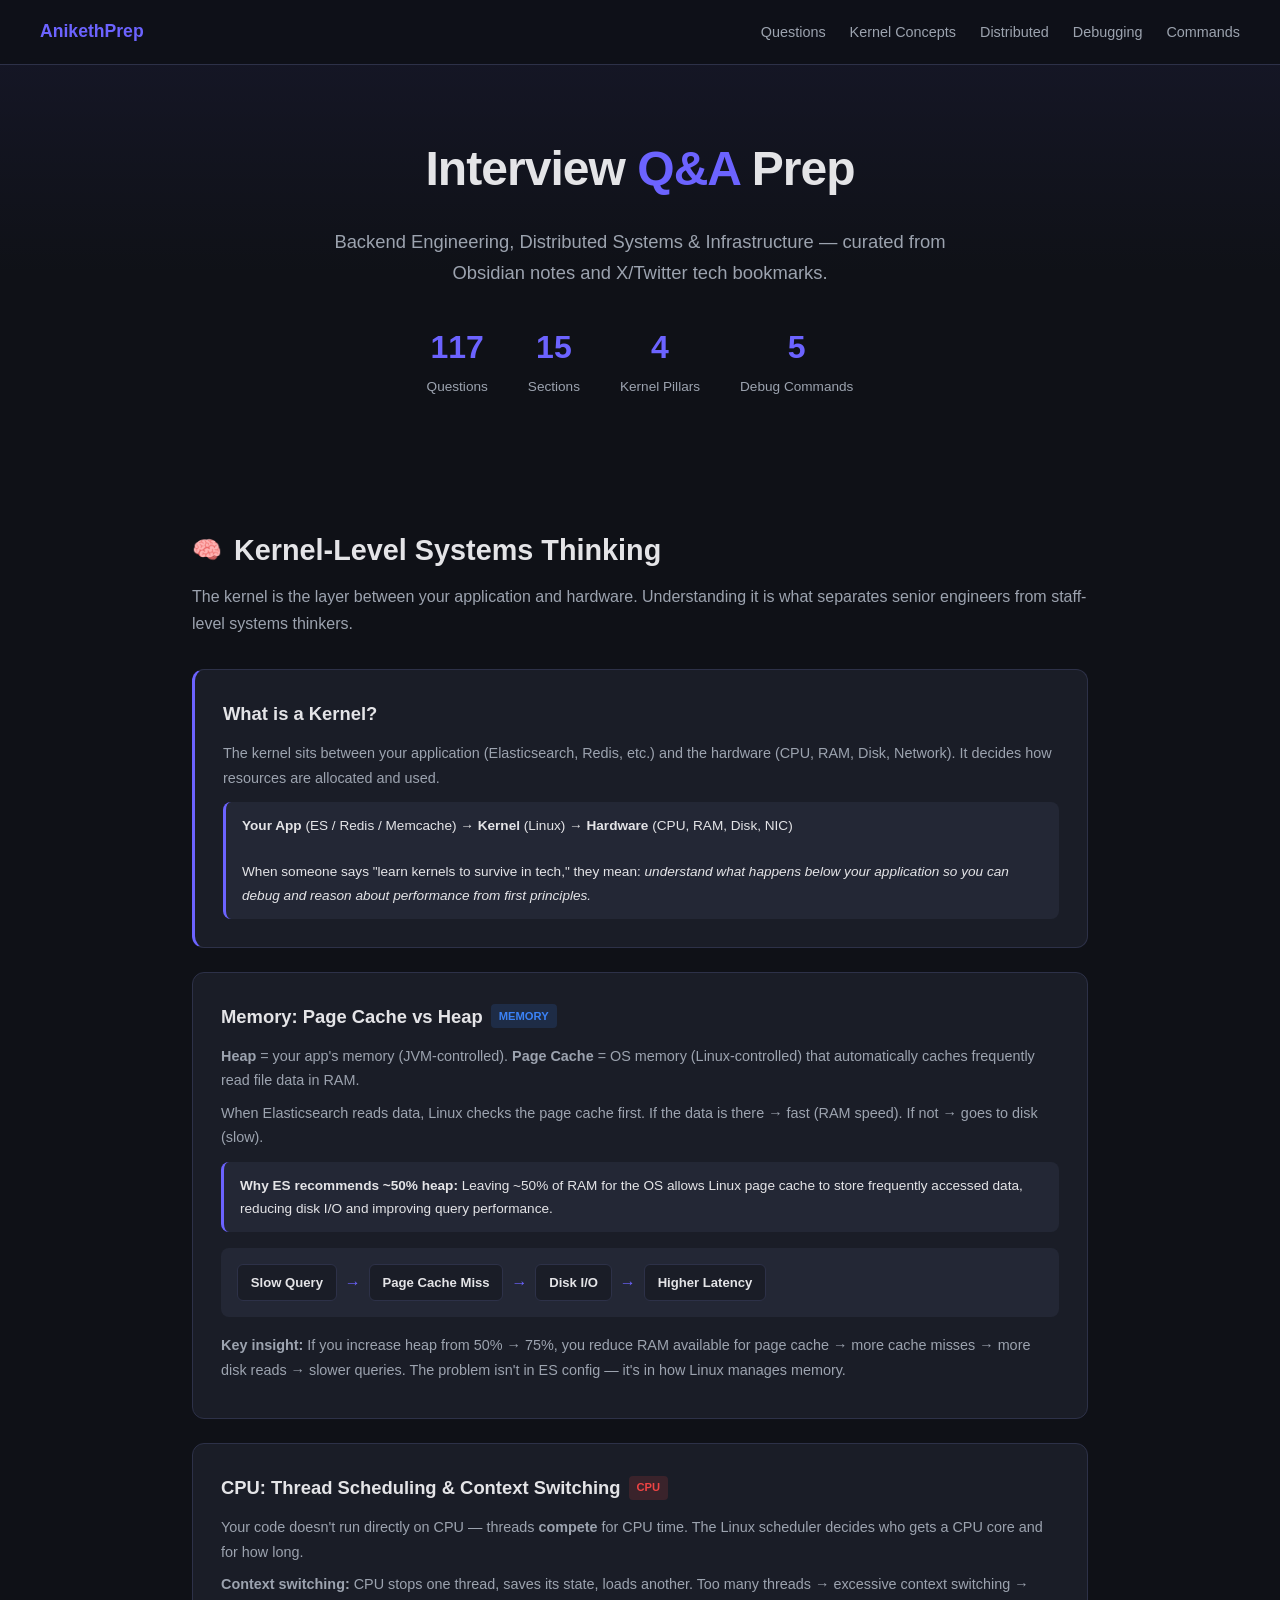
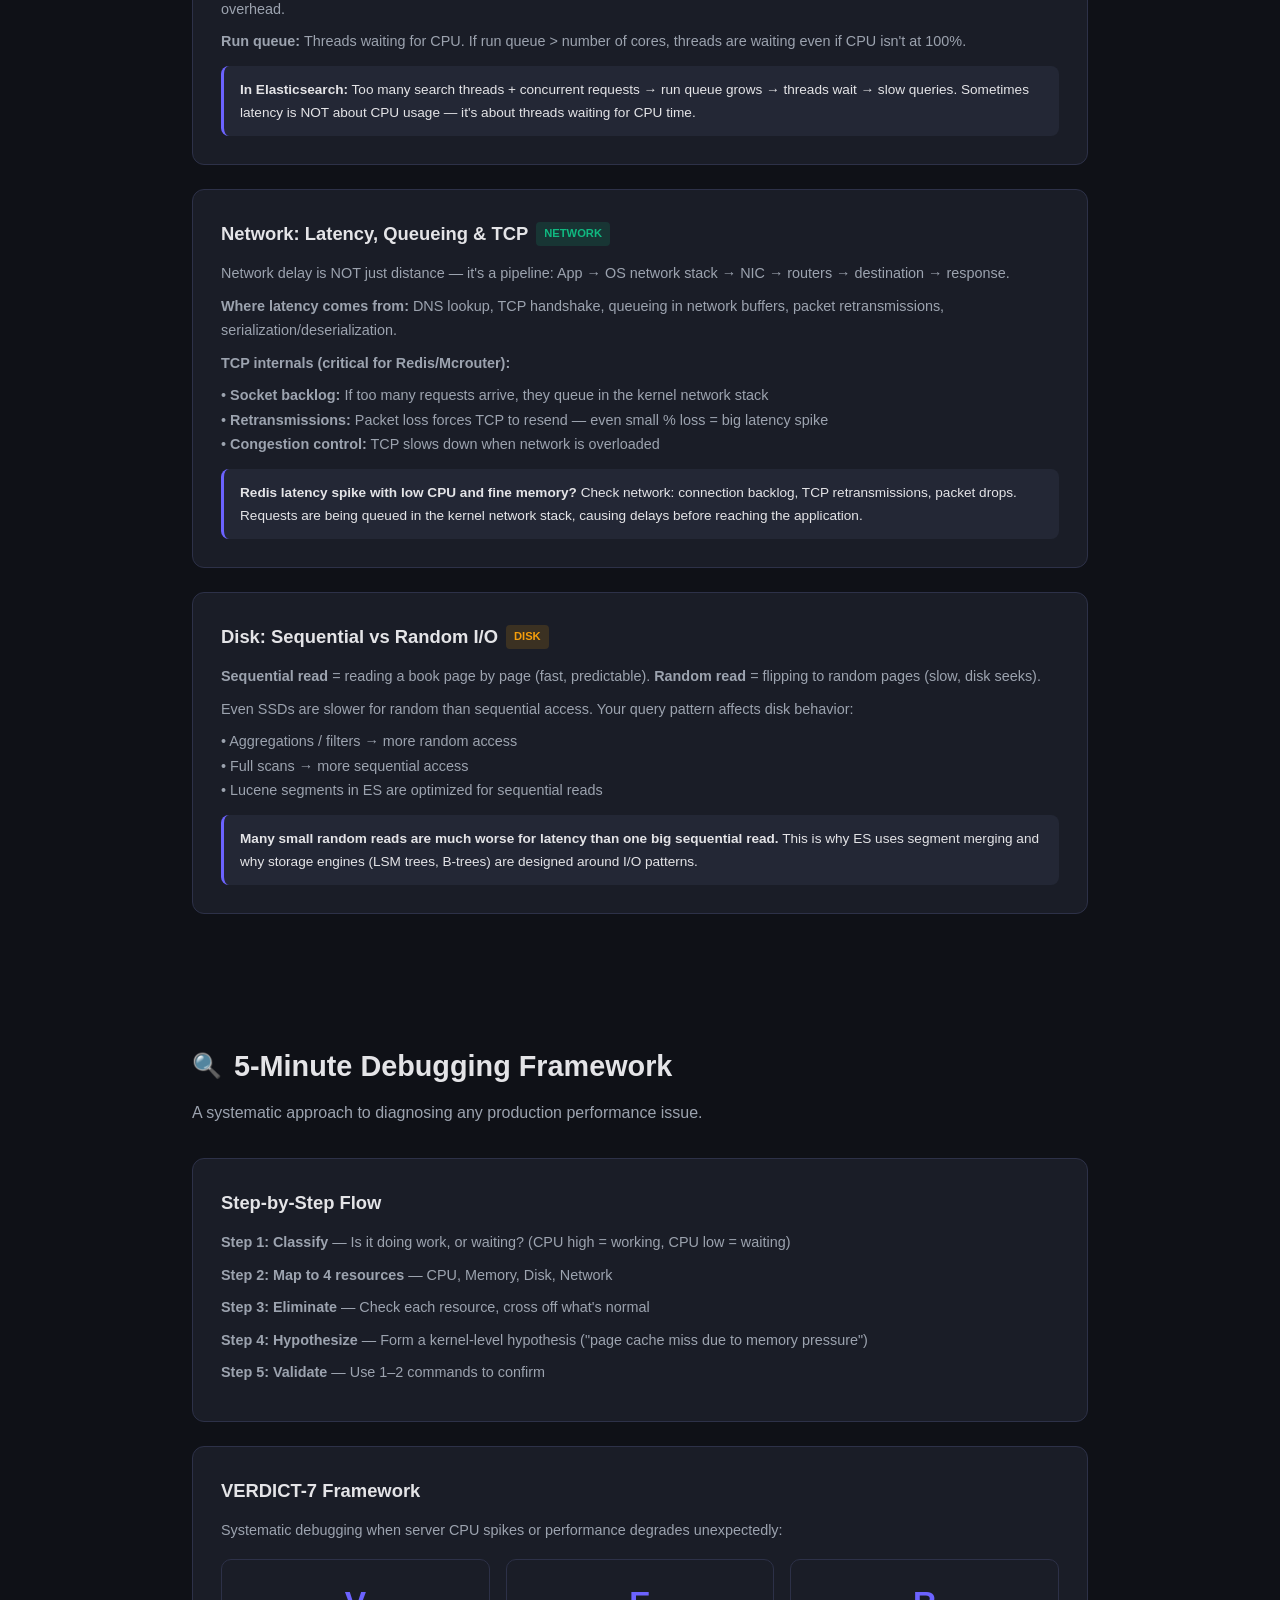
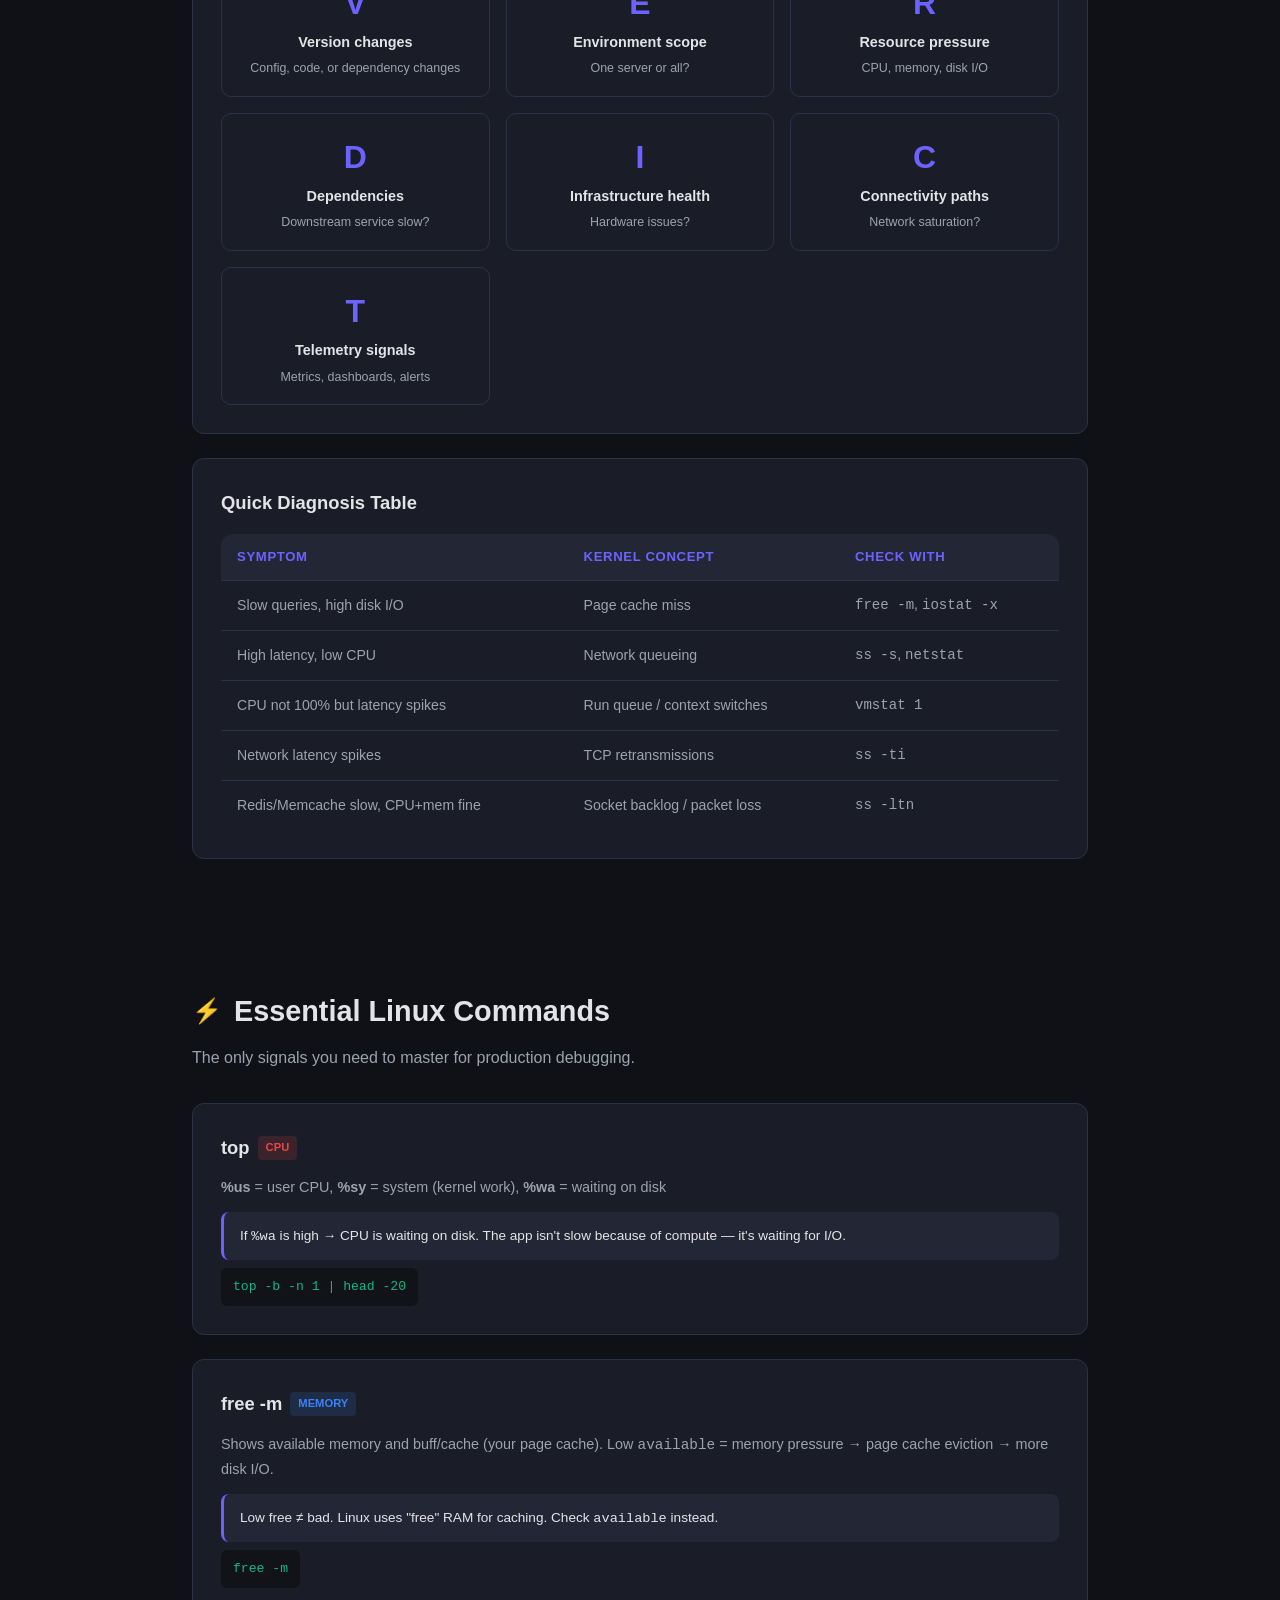
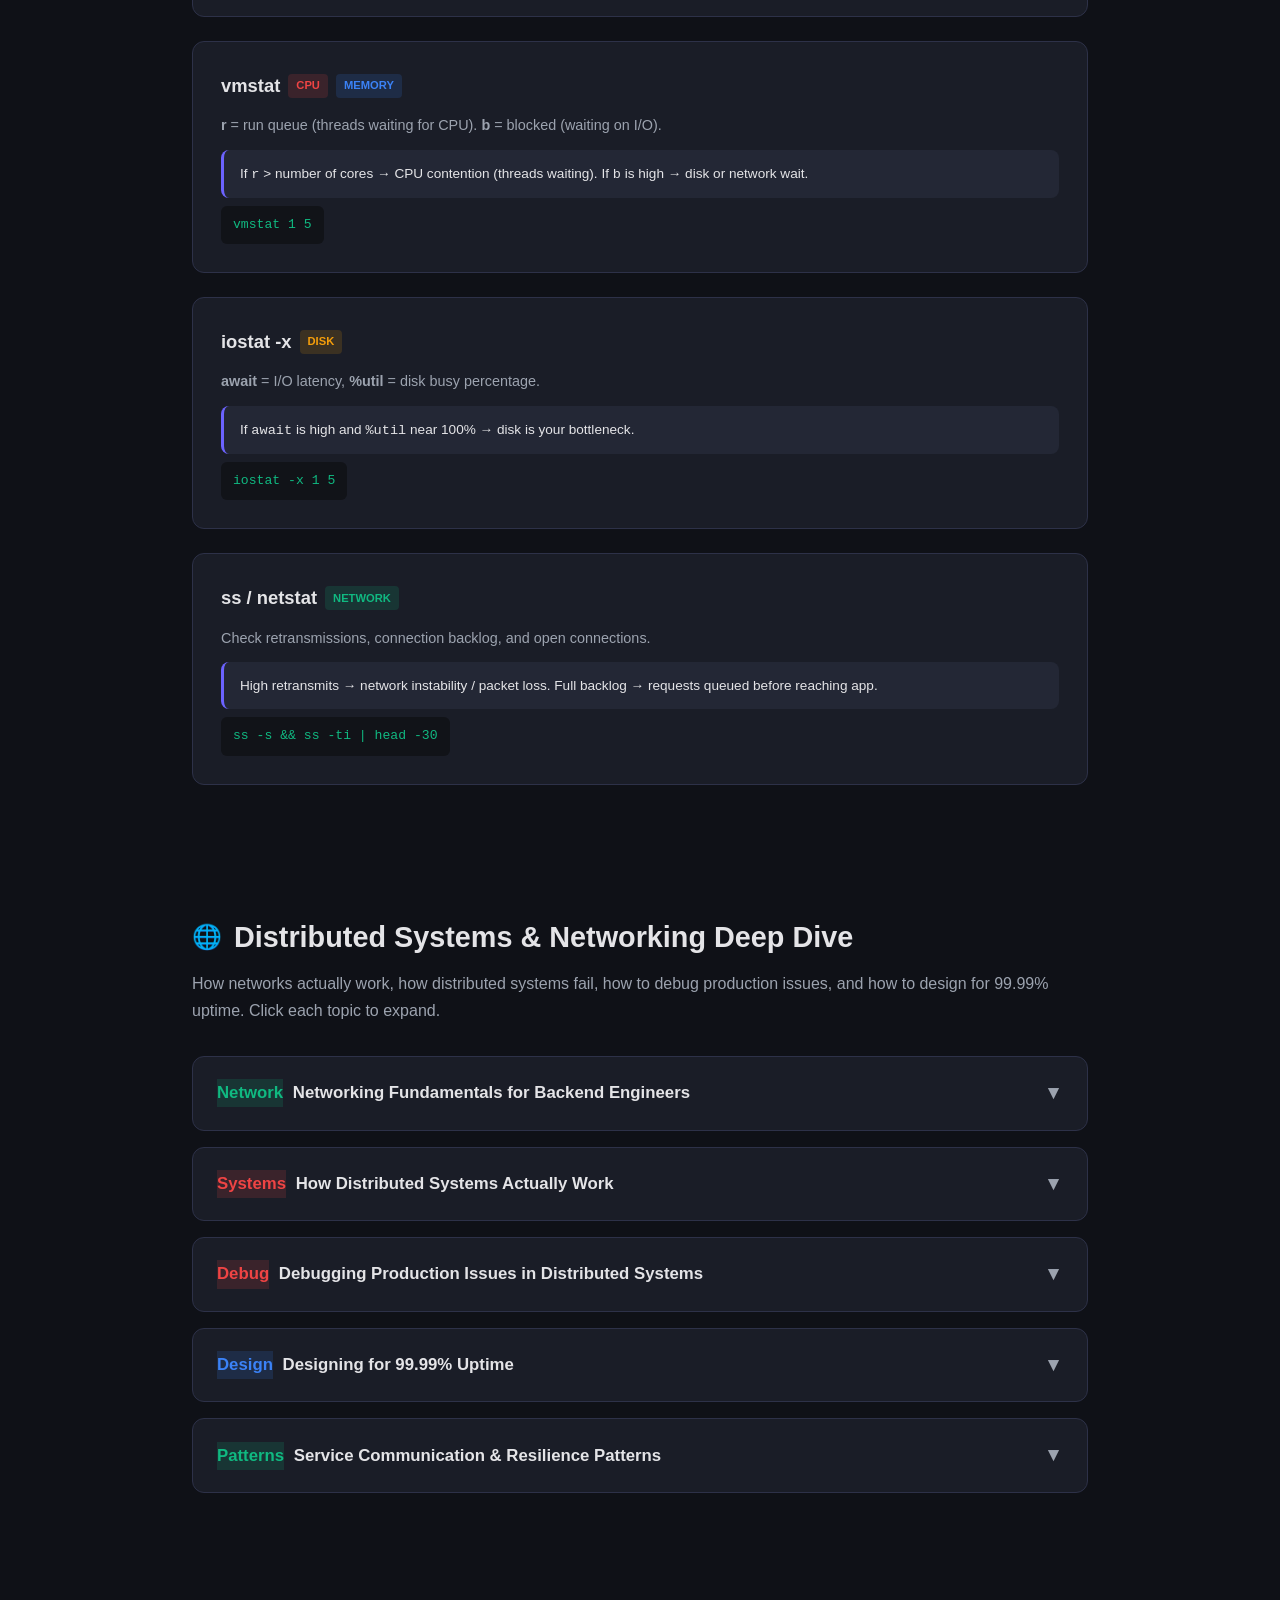
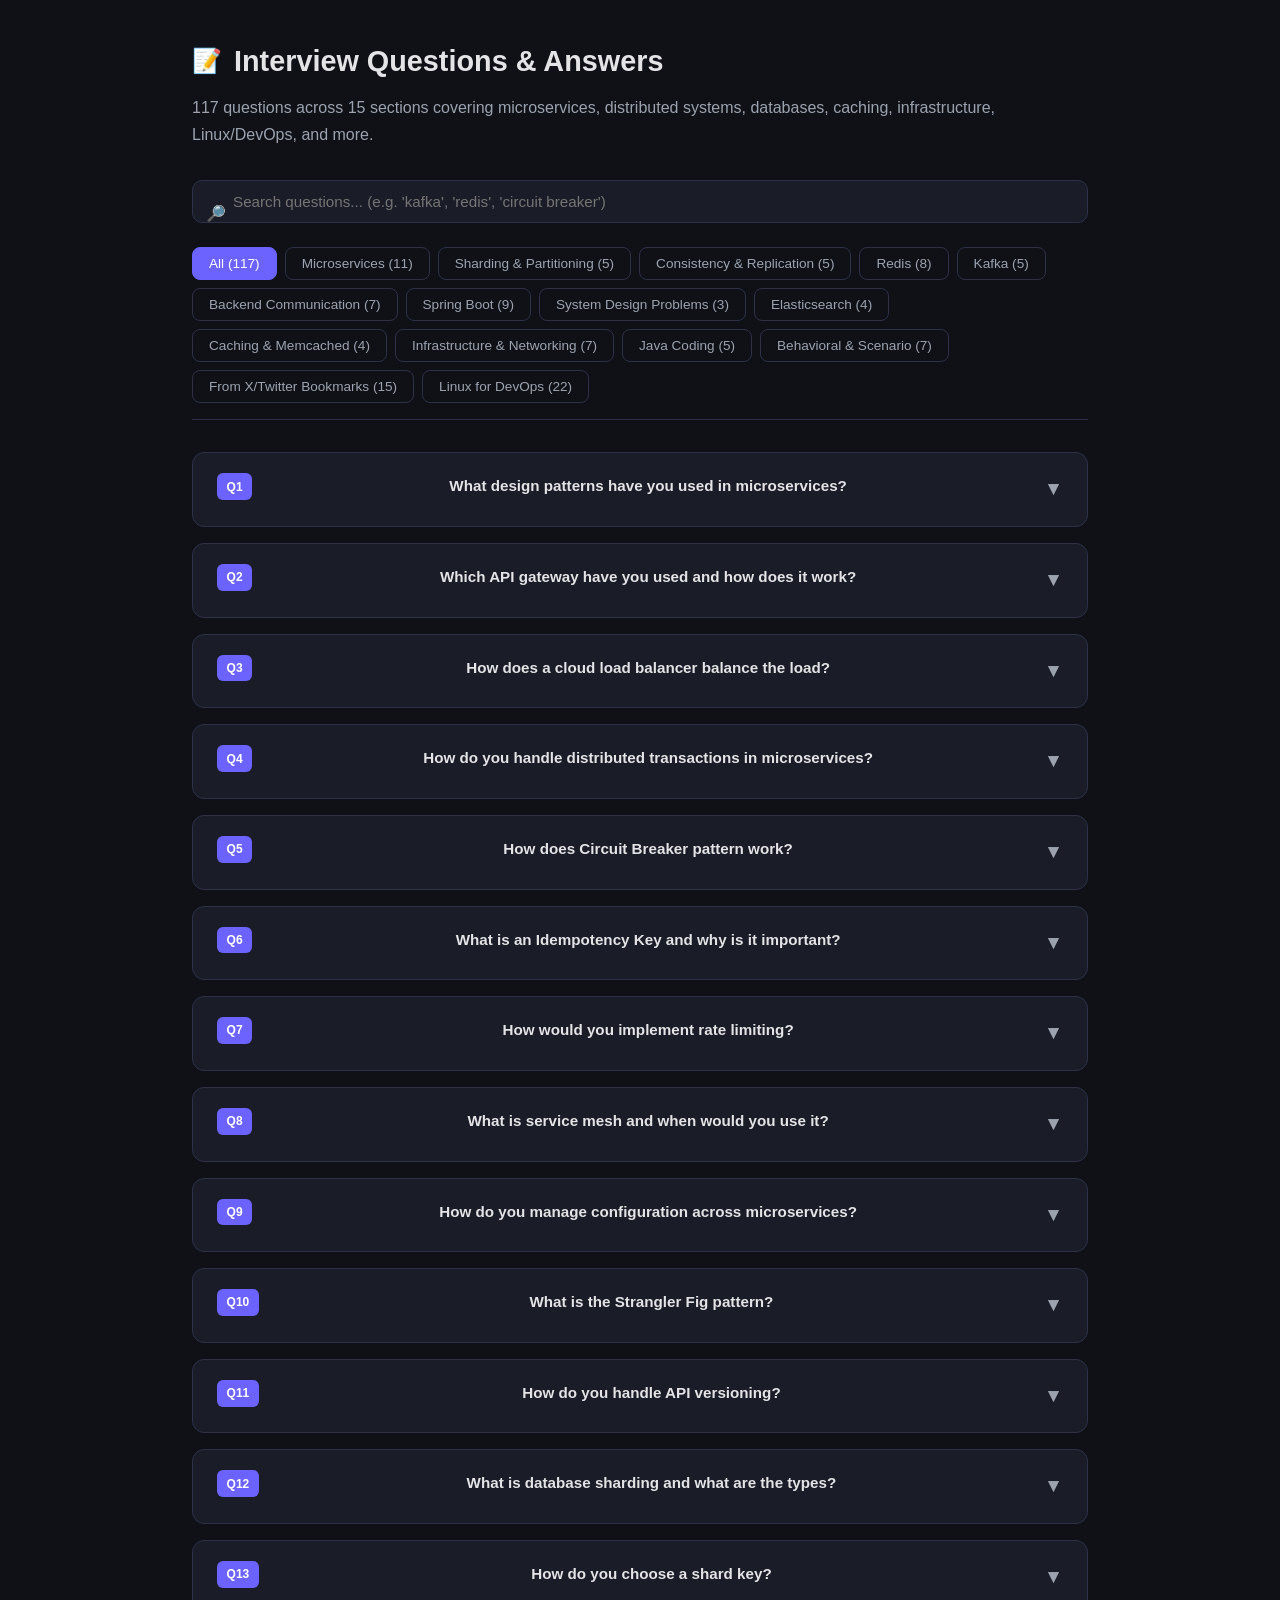
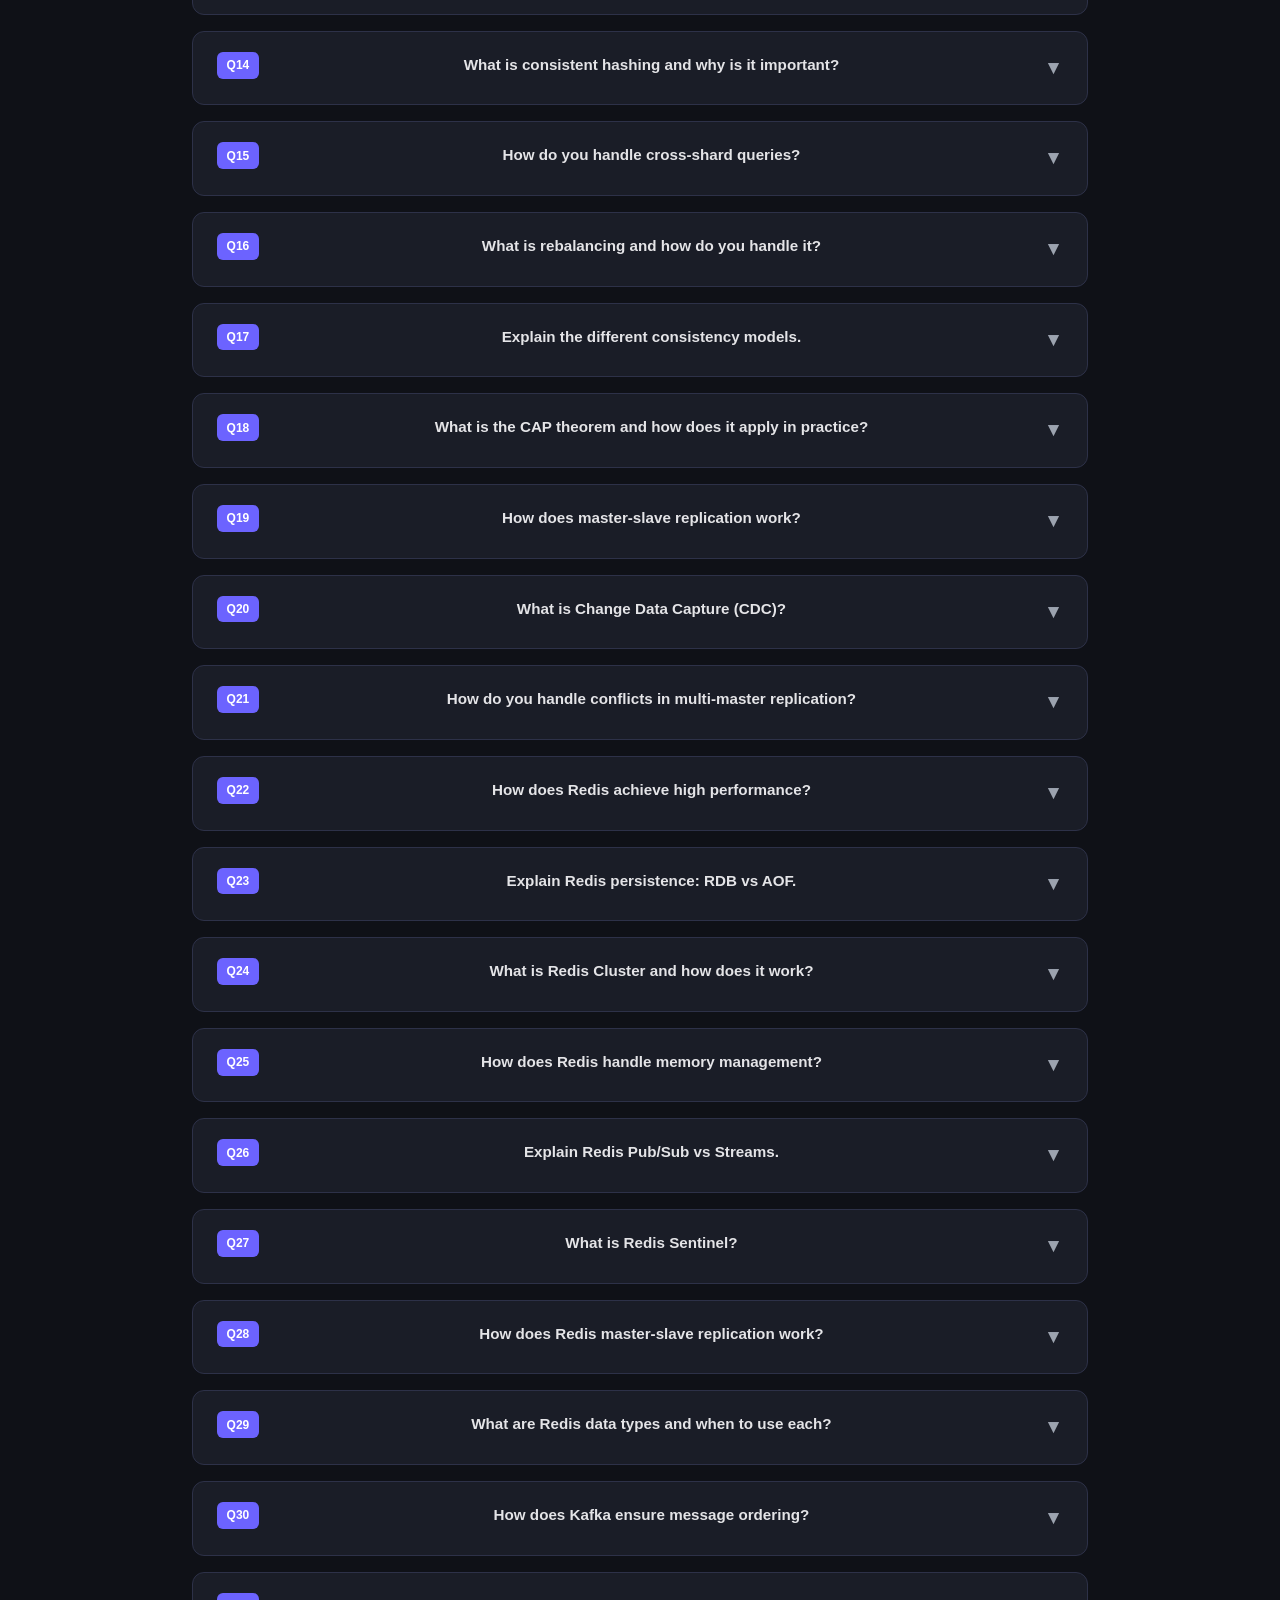
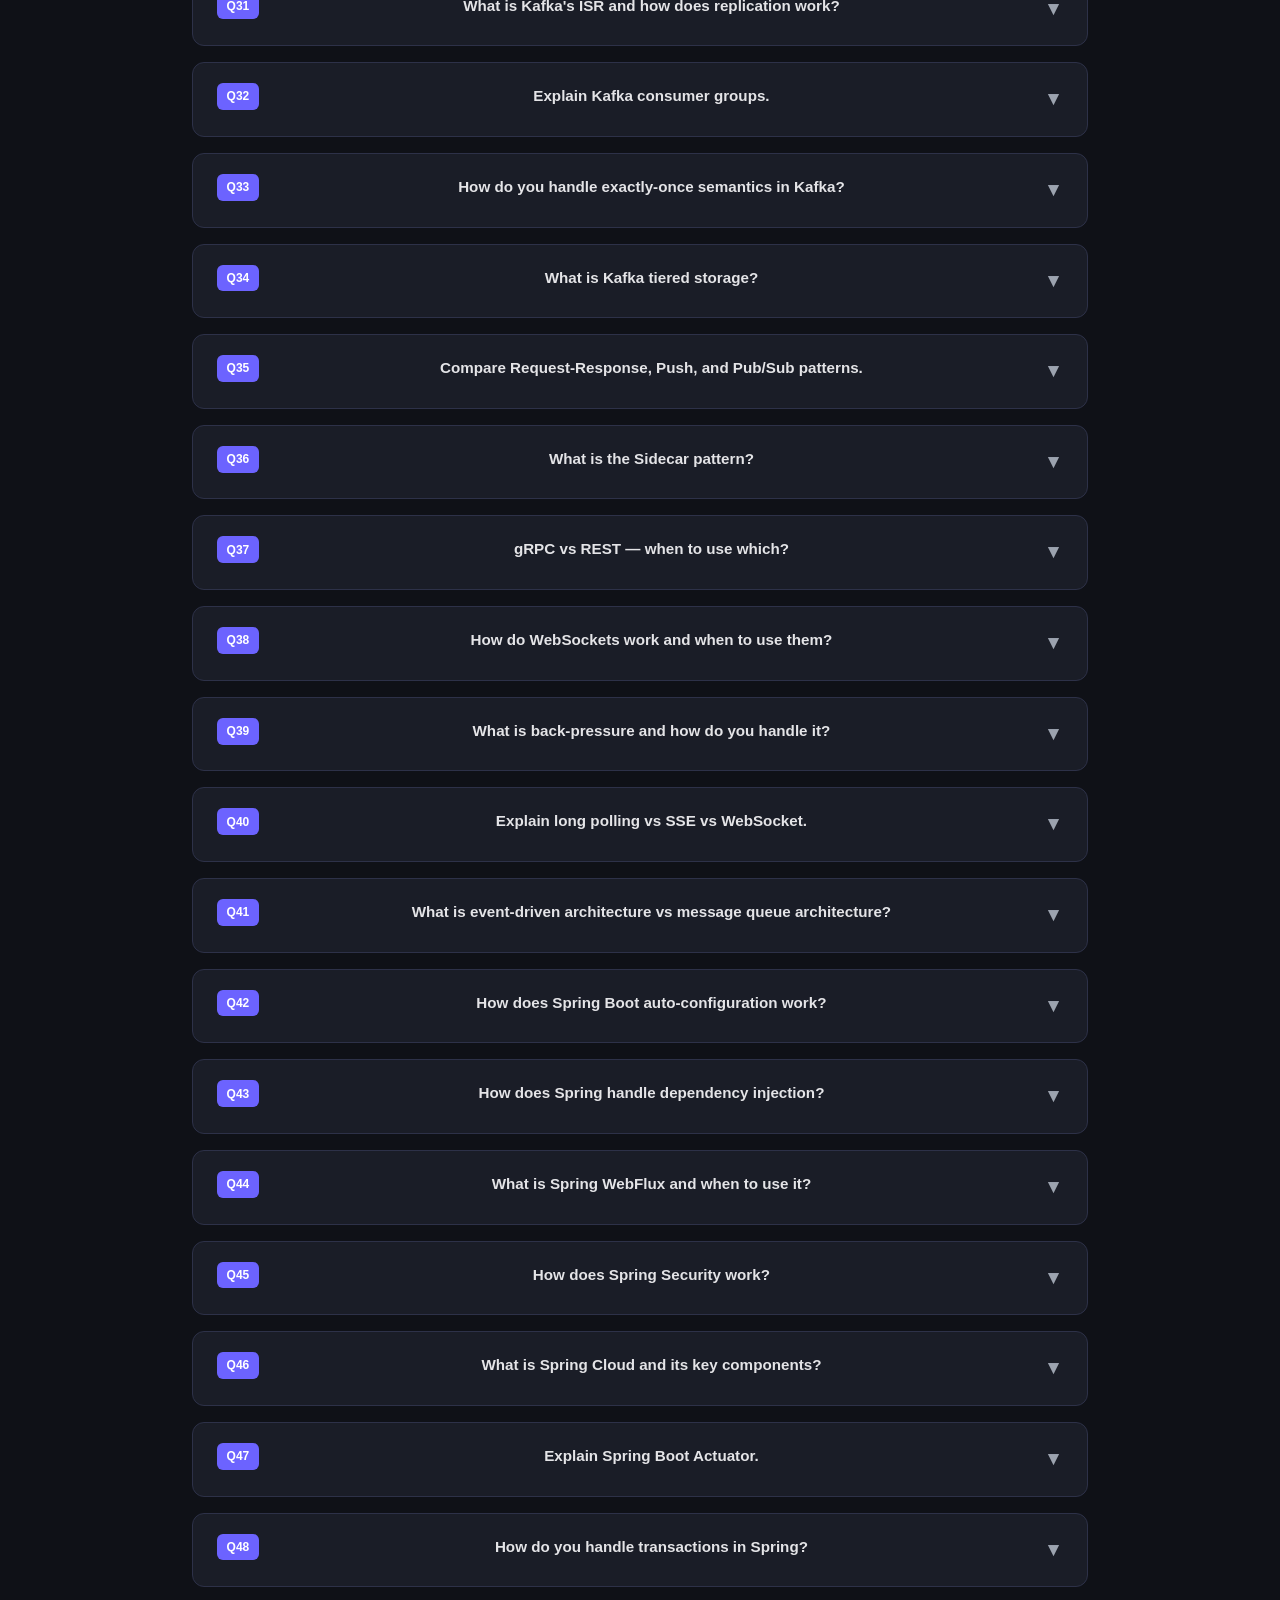
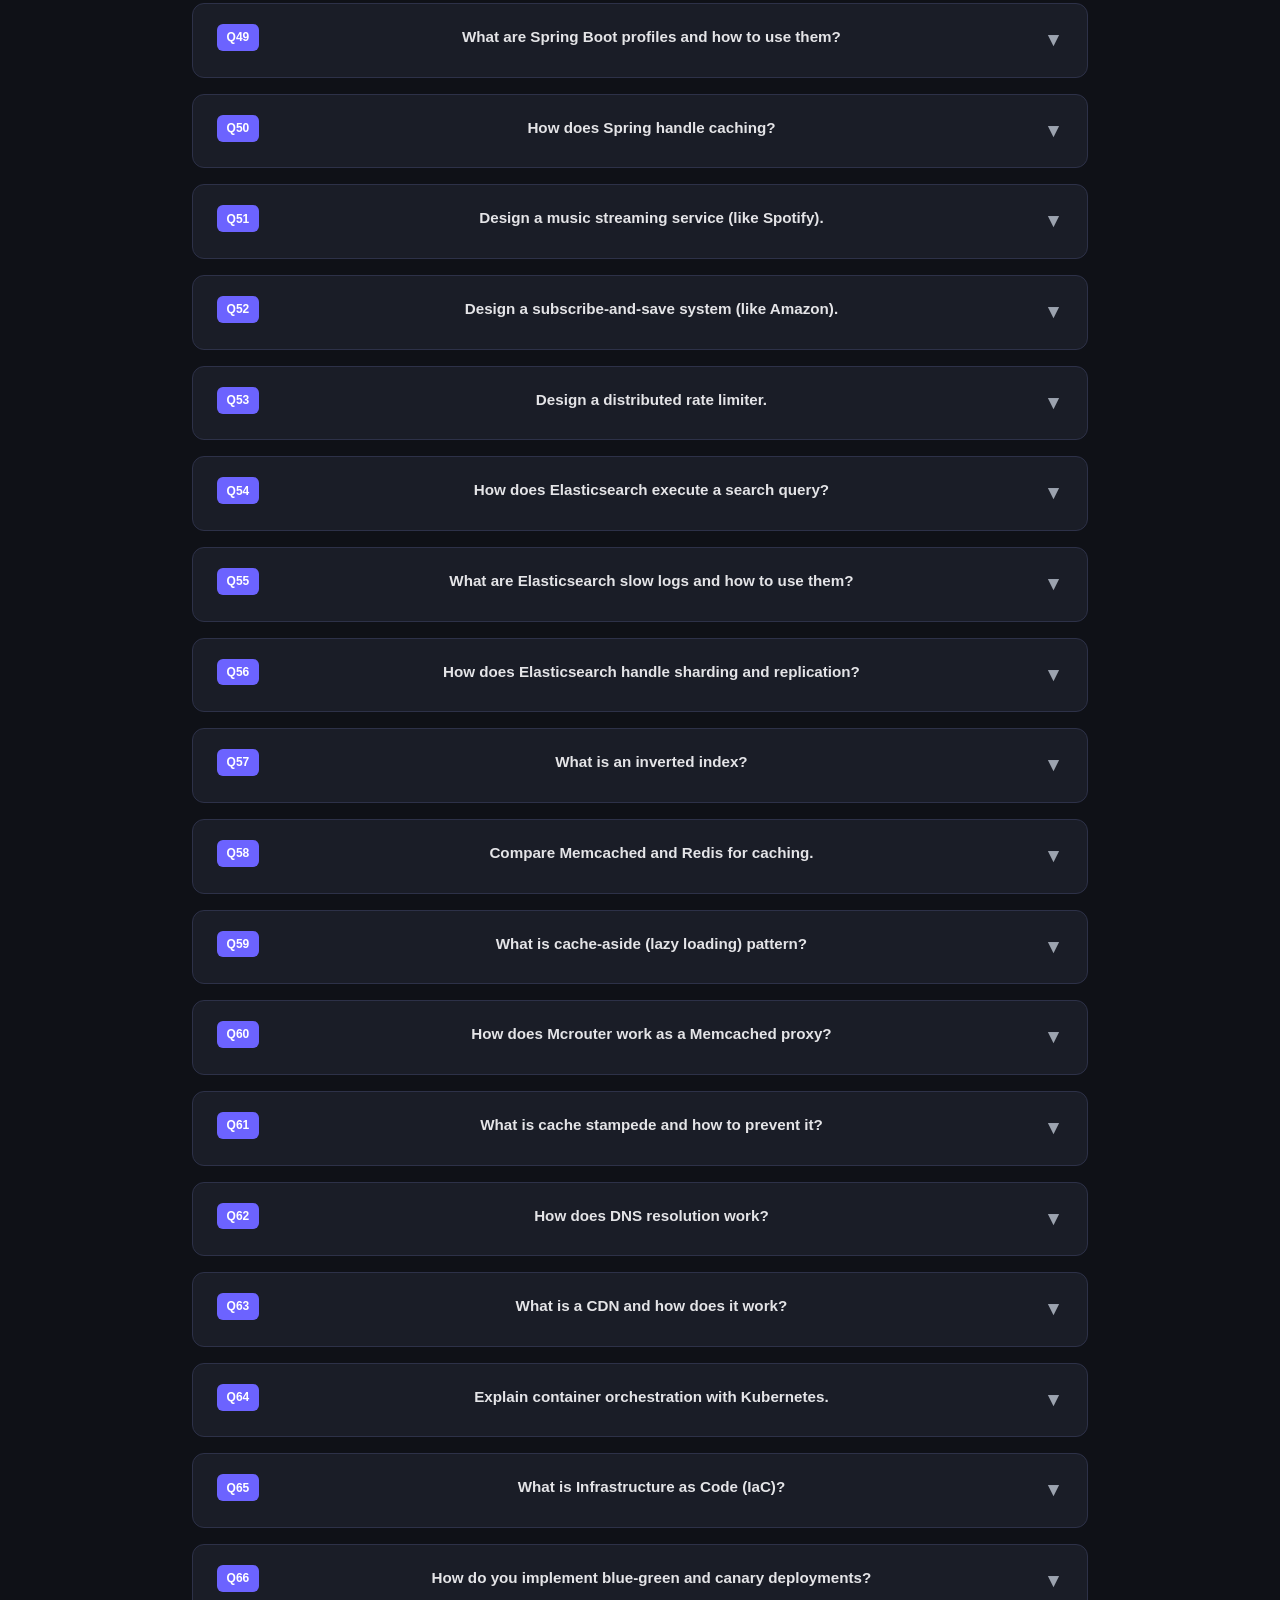
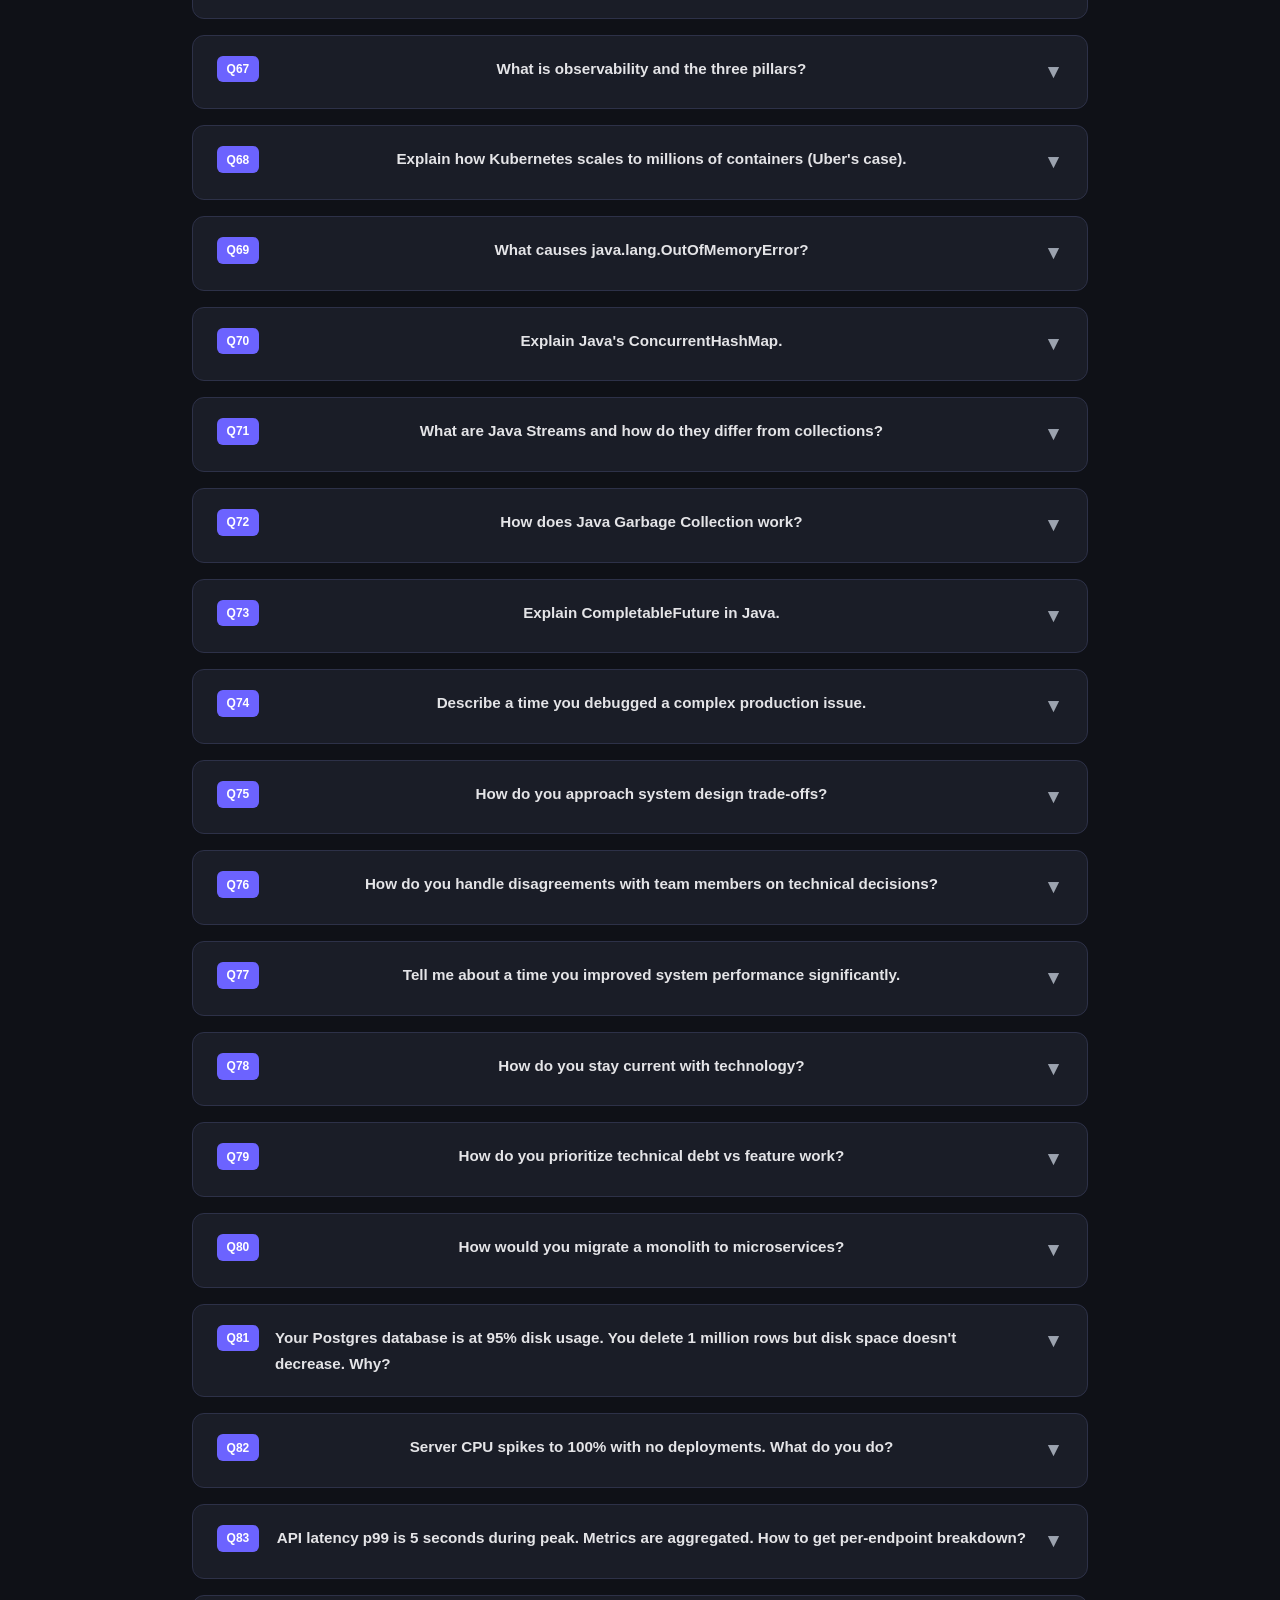
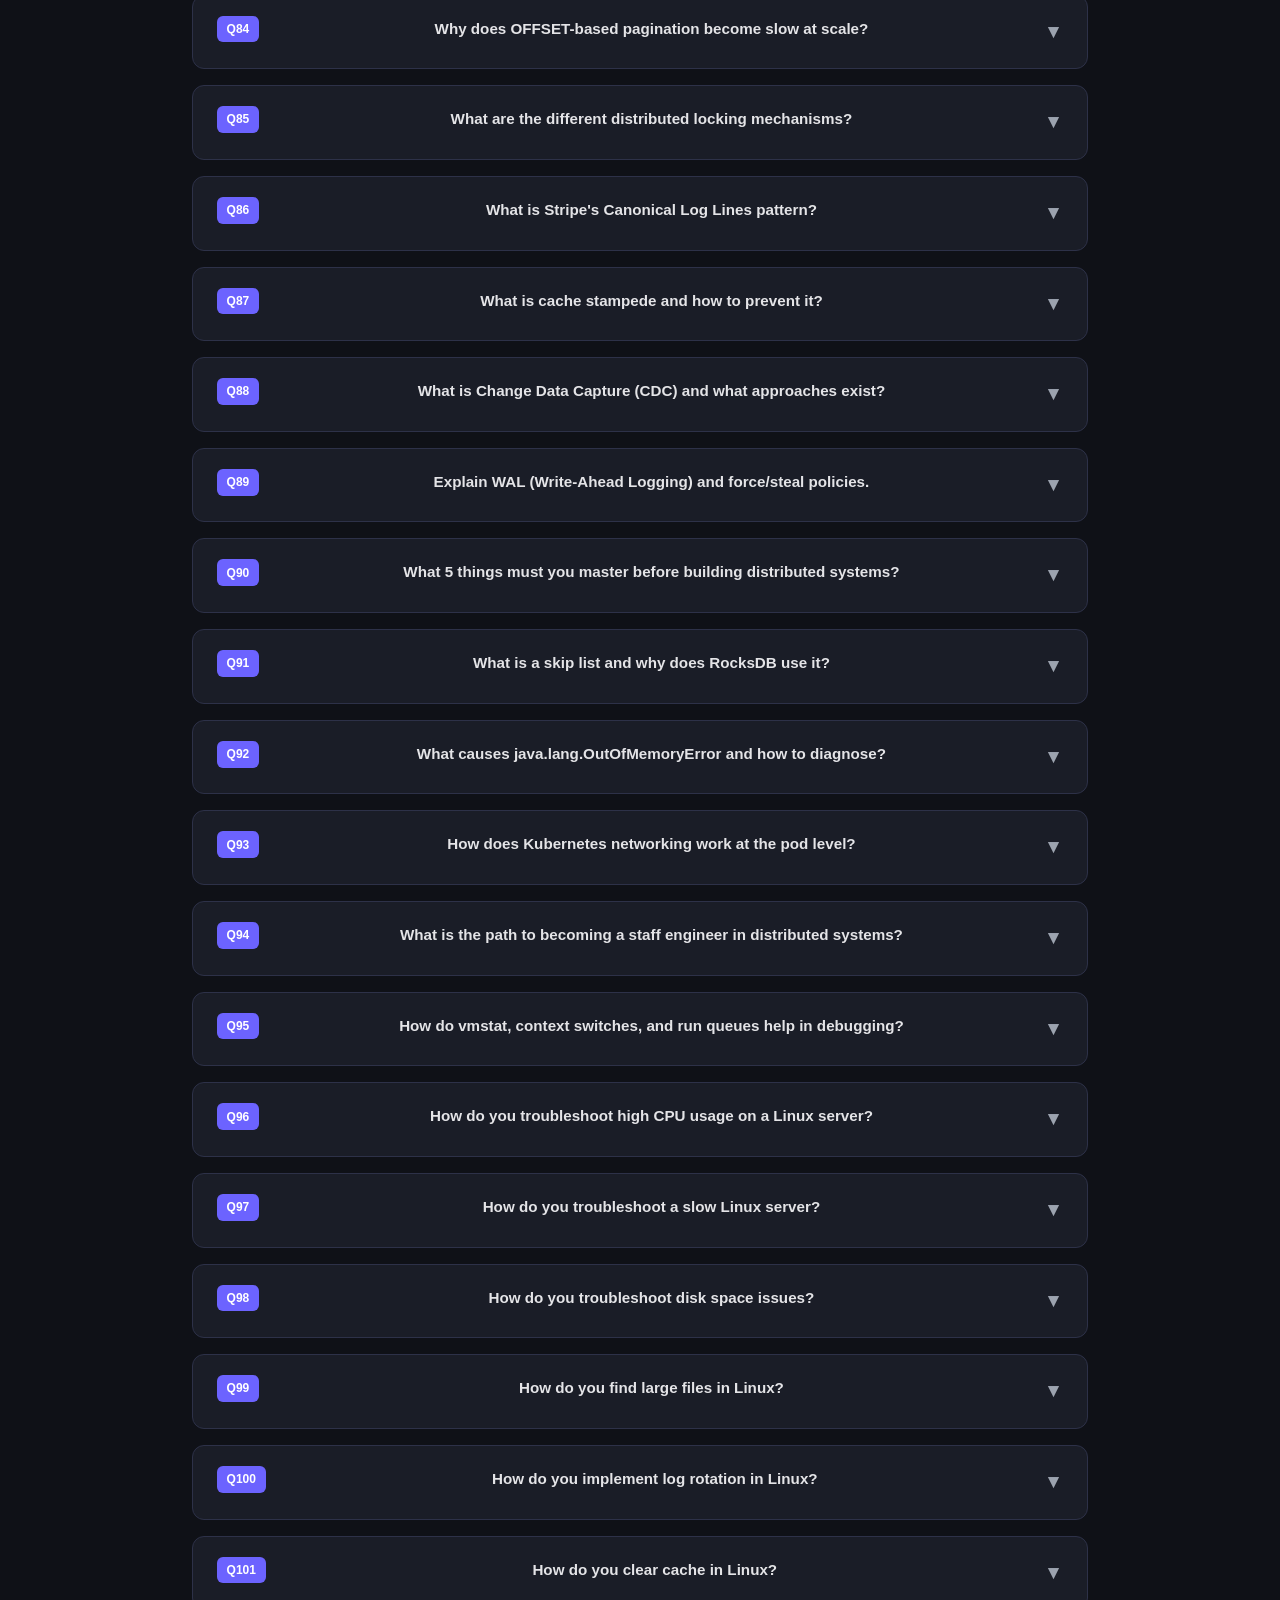
==== commit 5b6c1879: "Add Linux for DevOps section with 22 new questions (117 total)" ====
--- a/index.html
+++ b/index.html
@@ -203,6 +203,59 @@
       color: var(--text-dim); font-size: 1rem;
     }
 
+    /* EXPANDABLE TOPIC CARDS */
+    .topic-card {
+      background: var(--surface); border: 1px solid var(--border);
+      border-radius: 12px; margin-bottom: 1rem; overflow: hidden; transition: border-color 0.2s;
+    }
+    .topic-card:hover { border-color: var(--accent); }
+    .topic-header {
+      padding: 1.25rem 1.5rem; cursor: pointer; display: flex;
+      justify-content: space-between; align-items: center; gap: 1rem;
+      user-select: none;
+    }
+    .topic-header h3 { font-size: 1.05rem; font-weight: 700; display: flex; align-items: center; gap: 0.6rem; margin: 0; }
+    .topic-header .arrow { color: var(--text-dim); transition: transform 0.3s; font-size: 1.2rem; flex-shrink: 0; }
+    .topic-card.open .topic-header .arrow { transform: rotate(180deg); }
+    .topic-body {
+      display: none; padding: 0 1.5rem 1.5rem; border-top: 1px solid var(--border);
+    }
+    .topic-card.open .topic-body { display: block; padding-top: 1.25rem; }
+    .topic-body p { color: var(--text-dim); font-size: 0.9rem; margin-bottom: 0.75rem; }
+    .topic-body ul { color: var(--text-dim); font-size: 0.9rem; margin: 0.5rem 0 1rem 1.25rem; }
+    .topic-body ul li { margin-bottom: 0.4rem; }
+    .topic-body .sub-card {
+      background: var(--surface2); border-radius: 8px; padding: 1rem 1.25rem;
+      margin: 0.75rem 0; border-left: 3px solid var(--accent);
+    }
+    .topic-body .sub-card h4 { font-size: 0.95rem; margin-bottom: 0.5rem; color: var(--text); }
+    .topic-body .formula {
+      background: #111318; border: 1px solid var(--border); border-radius: 8px;
+      padding: 0.75rem 1rem; font-family: 'JetBrains Mono', monospace;
+      font-size: 0.85rem; color: var(--green); margin: 0.5rem 0;
+    }
+    .nines-table {
+      width: 100%; border-collapse: collapse; margin: 0.75rem 0;
+      font-size: 0.85rem;
+    }
+    .nines-table th {
+      background: var(--surface); padding: 0.5rem 0.75rem; text-align: left;
+      color: var(--accent); font-size: 0.78rem; text-transform: uppercase;
+    }
+    .nines-table td {
+      padding: 0.5rem 0.75rem; border-top: 1px solid var(--border); color: var(--text-dim);
+    }
+    .pillar-grid {
+      display: grid; grid-template-columns: repeat(auto-fit, minmax(180px, 1fr)); gap: 0.75rem; margin: 1rem 0;
+    }
+    .pillar-item {
+      background: var(--surface); border: 1px solid var(--border); border-radius: 8px;
+      padding: 0.75rem; text-align: center;
+    }
+    .pillar-item .pillar-icon { font-size: 1.5rem; margin-bottom: 0.25rem; }
+    .pillar-item .pillar-name { font-size: 0.85rem; font-weight: 600; color: var(--text); }
+    .pillar-item .pillar-desc { font-size: 0.75rem; color: var(--text-dim); margin-top: 0.15rem; }
+
     @media (max-width: 768px) {
       .hero h1 { font-size: 2rem; }
       .hero-stats { gap: 1.5rem; }
@@ -219,6 +272,7 @@
     <div class="nav-links">
       <a href="#questions">Questions</a>
       <a href="#kernel">Kernel Concepts</a>
+      <a href="#distributed">Distributed</a>
       <a href="#debugging">Debugging</a>
       <a href="#commands">Commands</a>
     </div>
@@ -229,8 +283,8 @@
   <h1>Interview <span>Q&A</span> Prep</h1>
   <p>Backend Engineering, Distributed Systems &amp; Infrastructure — curated from Obsidian notes and X/Twitter tech bookmarks.</p>
   <div class="hero-stats">
-    <div class="stat"><div class="stat-num">95</div><div class="stat-label">Questions</div></div>
-    <div class="stat"><div class="stat-num">14</div><div class="stat-label">Sections</div></div>
+    <div class="stat"><div class="stat-num">117</div><div class="stat-label">Questions</div></div>
+    <div class="stat"><div class="stat-num">15</div><div class="stat-label">Sections</div></div>
     <div class="stat"><div class="stat-num">4</div><div class="stat-label">Kernel Pillars</div></div>
     <div class="stat"><div class="stat-num">5</div><div class="stat-label">Debug Commands</div></div>
   </div>
@@ -396,10 +450,308 @@
   </div>
 </section>
 
+<!-- ==================== DISTRIBUTED SYSTEMS & NETWORKING ==================== -->
+<section class="section" id="distributed">
+  <div class="section-title"><span class="icon">🌐</span> Distributed Systems &amp; Networking Deep Dive</div>
+  <p class="section-desc">How networks actually work, how distributed systems fail, how to debug production issues, and how to design for 99.99% uptime. Click each topic to expand.</p>
+
+  <!-- TOPIC 1: Networking Fundamentals -->
+  <div class="topic-card" onclick="this.classList.toggle('open')">
+    <div class="topic-header">
+      <h3><span class="badge badge-net">Network</span> Networking Fundamentals for Backend Engineers</h3>
+      <span class="arrow">▼</span>
+    </div>
+    <div class="topic-body">
+      <p>Every API call, database query, and cache lookup traverses the network stack. Understanding it lets you diagnose latency that has nothing to do with your code.</p>
+
+      <div class="sub-card">
+        <h4>The Request Lifecycle</h4>
+        <p>When your service calls another service, this is what actually happens:</p>
+        <div class="chain">
+          <span class="chain-step">DNS Resolve</span><span class="chain-arrow">→</span>
+          <span class="chain-step">TCP Handshake</span><span class="chain-arrow">→</span>
+          <span class="chain-step">TLS Handshake</span><span class="chain-arrow">→</span>
+          <span class="chain-step">Send Request</span><span class="chain-arrow">→</span>
+          <span class="chain-step">Server Processing</span><span class="chain-arrow">→</span>
+          <span class="chain-step">Response</span>
+        </div>
+        <p>DNS can add 1-100ms. TCP handshake = 1 RTT. TLS = 1-2 more RTTs. That's 3-4 round trips before any data flows. This is why <strong>connection pooling</strong> and <strong>HTTP/2 multiplexing</strong> matter so much.</p>
+      </div>
+
+      <div class="sub-card">
+        <h4>TCP vs UDP — When and Why</h4>
+        <p><strong>TCP:</strong> Reliable, ordered delivery. 3-way handshake, flow control, congestion control. Use for: APIs, databases, file transfers.</p>
+        <p><strong>UDP:</strong> Fire-and-forget. No handshake, no guarantees. Use for: DNS, video streaming, real-time gaming, service discovery (mDNS).</p>
+        <p><strong>Key TCP concepts for debugging:</strong></p>
+        <ul>
+          <li><strong>SYN backlog:</strong> Queue of half-open connections. If full → new connections dropped</li>
+          <li><strong>Accept backlog:</strong> Queue of fully established but unaccepted connections. If full → client sees timeouts</li>
+          <li><strong>TIME_WAIT:</strong> Socket stays reserved for 2*MSL (~60s) after close. Too many = port exhaustion</li>
+          <li><strong>Nagle's Algorithm:</strong> Buffers small packets to reduce overhead. Can add latency — disable with TCP_NODELAY for low-latency apps</li>
+        </ul>
+      </div>
+
+      <div class="sub-card">
+        <h4>DNS — The Silent Bottleneck</h4>
+        <p>DNS resolution happens on every new connection (unless cached). Problems:</p>
+        <ul>
+          <li><strong>TTL too low:</strong> Frequent lookups, higher latency. TTL too high: slow failover</li>
+          <li><strong>DNS provider outage:</strong> Your entire system goes down even though your servers are fine</li>
+          <li><strong>Resolution inside containers:</strong> CoreDNS/kube-dns can become a bottleneck in Kubernetes</li>
+        </ul>
+        <div class="formula">dig +trace example.com  # Trace full DNS resolution path
+ss -s                    # Check connection states (TIME_WAIT, ESTABLISHED)
+sysctl net.ipv4.tcp_max_syn_backlog  # Check SYN queue size</div>
+      </div>
+
+      <div class="sub-card">
+        <h4>Load Balancing — L4 vs L7</h4>
+        <p><strong>L4 (Transport):</strong> Routes based on IP:port. Fast, no request inspection. Examples: AWS NLB, HAProxy in TCP mode.</p>
+        <p><strong>L7 (Application):</strong> Routes based on HTTP headers, path, cookies. Can do sticky sessions, A/B routing. Examples: AWS ALB, Nginx, Envoy.</p>
+        <p><strong>When to use which:</strong> L4 for raw throughput (databases, gRPC). L7 for HTTP routing, canary deploys, header-based routing.</p>
+      </div>
+    </div>
+  </div>
+
+  <!-- TOPIC 2: How Distributed Systems Work -->
+  <div class="topic-card" onclick="this.classList.toggle('open')">
+    <div class="topic-header">
+      <h3><span class="badge badge-cpu">Systems</span> How Distributed Systems Actually Work</h3>
+      <span class="arrow">▼</span>
+    </div>
+    <div class="topic-body">
+      <p>A distributed system is a group of computers working together that appears as a single system to end users. The hard part: they fail independently and can't agree on time.</p>
+
+      <div class="sub-card">
+        <h4>The 8 Fallacies of Distributed Computing</h4>
+        <p>Every architect eventually learns these the hard way:</p>
+        <ul>
+          <li>The network is <strong>NOT</strong> reliable (packets drop, connections reset)</li>
+          <li>Latency is <strong>NOT</strong> zero (cross-region calls = 50-200ms)</li>
+          <li>Bandwidth is <strong>NOT</strong> infinite (large payloads cause backpressure)</li>
+          <li>The network is <strong>NOT</strong> secure (encrypt everything in transit)</li>
+          <li>Topology <strong>DOES</strong> change (servers come and go, IPs change)</li>
+          <li>There is <strong>NOT</strong> one administrator (multiple teams, cloud providers)</li>
+          <li>Transport cost is <strong>NOT</strong> zero (serialization, compression, bandwidth fees)</li>
+          <li>The network is <strong>NOT</strong> homogeneous (mixed hardware, protocols, versions)</li>
+        </ul>
+      </div>
+
+      <div class="sub-card">
+        <h4>Consensus — How Nodes Agree</h4>
+        <p>The fundamental problem: how do N nodes agree on a value when some may crash or lose messages?</p>
+        <p><strong>Raft:</strong> Leader-based consensus. Leader receives writes, replicates to followers, commits when majority ACKs. Used by: etcd, CockroachDB, Consul.</p>
+        <p><strong>Paxos:</strong> More theoretical, harder to implement. Proposers → Acceptors → Learners. Used by: Google Spanner (Multi-Paxos).</p>
+        <p><strong>ZAB (ZooKeeper Atomic Broadcast):</strong> Similar to Raft but optimized for ZooKeeper's primary-backup model.</p>
+        <p><strong>Key insight:</strong> Consensus requires a <em>majority quorum</em> (N/2 + 1). In a 5-node cluster, 3 must agree. This means you can tolerate 2 failures.</p>
+      </div>
+
+      <div class="sub-card">
+        <h4>Replication Strategies</h4>
+        <p><strong>Synchronous:</strong> Writer waits for all/majority replicas to ACK. Strong consistency, higher latency. Example: Raft-based systems.</p>
+        <p><strong>Asynchronous:</strong> Writer gets ACK immediately, replicas catch up later. Lower latency, risk of data loss. Example: MySQL async replication.</p>
+        <p><strong>Semi-synchronous:</strong> Writer waits for at least 1 replica to ACK. Balance of safety and speed. Example: MySQL semi-sync.</p>
+        <p><strong>Quorum-based:</strong> W + R > N ensures overlap between writes and reads. DynamoDB, Cassandra use this. W=2, R=2, N=3 gives strong consistency.</p>
+      </div>
+
+      <div class="sub-card">
+        <h4>Partitioning & Sharding Patterns</h4>
+        <p><strong>Hash partitioning:</strong> hash(key) % N — even distribution but range queries hit all partitions.</p>
+        <p><strong>Range partitioning:</strong> Key ranges map to partitions — great for range queries but risk of hotspots.</p>
+        <p><strong>Consistent hashing:</strong> Virtual ring with virtual nodes. Adding/removing nodes only moves K/N keys. Used by DynamoDB, Cassandra.</p>
+        <p><strong>The hot partition problem:</strong> One celebrity user's data gets hammered. Fix: add randomness to key (key + random_suffix), then scatter-gather on read.</p>
+      </div>
+    </div>
+  </div>
+
+  <!-- TOPIC 3: Debugging Production Issues -->
+  <div class="topic-card" onclick="this.classList.toggle('open')">
+    <div class="topic-header">
+      <h3><span class="badge badge-cpu">Debug</span> Debugging Production Issues in Distributed Systems</h3>
+      <span class="arrow">▼</span>
+    </div>
+    <div class="topic-body">
+      <p>Production debugging in distributed systems is fundamentally different from debugging a monolith. The bug might not even be in your service.</p>
+
+      <div class="sub-card">
+        <h4>The 3 Pillars of Observability</h4>
+        <div class="pillar-grid">
+          <div class="pillar-item"><div class="pillar-icon">📊</div><div class="pillar-name">Metrics</div><div class="pillar-desc">Aggregated numbers over time (latency p50/p99, error rates, throughput)</div></div>
+          <div class="pillar-item"><div class="pillar-icon">📝</div><div class="pillar-name">Logs</div><div class="pillar-desc">Discrete events with context (structured JSON logs, canonical log lines)</div></div>
+          <div class="pillar-item"><div class="pillar-icon">🔗</div><div class="pillar-name">Traces</div><div class="pillar-desc">Request path across services (Jaeger, Zipkin, Datadog APM)</div></div>
+        </div>
+        <p><strong>Canonical Log Lines (Stripe pattern):</strong> One structured log per request at the boundary of each service. Contains: request_id, user_id, duration_ms, status, upstream latencies. Makes debugging 10x easier — grep for a request_id and see the entire journey.</p>
+      </div>
+
+      <div class="sub-card">
+        <h4>Common Production Failure Patterns</h4>
+        <p><strong>1. Cascading Failures:</strong> Service A → B → C. If C is slow, B's thread pool fills up, then A's. Fix: circuit breakers, timeouts, bulkheads.</p>
+        <p><strong>2. Thundering Herd:</strong> Cache expires → 1000 requests hit database simultaneously. Fix: cache stampede prevention (locking, probabilistic early expiry).</p>
+        <p><strong>3. Retry Storms:</strong> Service fails → all clients retry simultaneously → 3x the load. Fix: exponential backoff with jitter, retry budgets.</p>
+        <p><strong>4. Memory Leaks:</strong> Gradual increase in memory → OOM kill → restart → leak again. Fix: heap dumps, profiling, track object allocations.</p>
+        <p><strong>5. Clock Skew:</strong> Different servers have different times → event ordering breaks, tokens expire prematurely. Fix: NTP, use logical clocks (vector clocks, Lamport timestamps).</p>
+        <p><strong>6. Split Brain:</strong> Network partition makes both sides think they're the leader. Fix: fencing tokens, quorum-based leader election.</p>
+      </div>
+
+      <div class="sub-card">
+        <h4>The Systematic Debug Flow</h4>
+        <div class="chain">
+          <span class="chain-step">1. Alert fires</span><span class="chain-arrow">→</span>
+          <span class="chain-step">2. Check dashboards</span><span class="chain-arrow">→</span>
+          <span class="chain-step">3. Narrow scope</span><span class="chain-arrow">→</span>
+          <span class="chain-step">4. Check dependencies</span><span class="chain-arrow">→</span>
+          <span class="chain-step">5. Read logs/traces</span><span class="chain-arrow">→</span>
+          <span class="chain-step">6. Form hypothesis</span><span class="chain-arrow">→</span>
+          <span class="chain-step">7. Fix & verify</span>
+        </div>
+        <p><strong>Step 3 is critical:</strong> Is it one host or all? One region or all? One endpoint or all? Correlate with deployments (<code>git log --since="1 hour ago"</code>). If it's one host → hardware/config. If all → code change or upstream dependency.</p>
+      </div>
+
+      <div class="sub-card">
+        <h4>Latency Debugging Checklist</h4>
+        <div class="formula">1. Check p50 vs p99 — if p99 is 10x p50, you have tail latency
+2. Check GC pauses — Java: -XX:+PrintGCDetails, Go: GODEBUG=gctrace=1
+3. Check connection pool — exhausted pools cause queueing
+4. Check thread pool — full pools = requests waiting in queue
+5. Check downstream dependencies — trace the slowest span
+6. Check network — ss -ti for retransmits, ping for RTT
+7. Check disk — iostat -x for await, %util
+8. Check DNS — dig timing, check resolution cache TTLs</div>
+      </div>
+    </div>
+  </div>
+
+  <!-- TOPIC 4: Designing for 99.99% Uptime -->
+  <div class="topic-card" onclick="this.classList.toggle('open')">
+    <div class="topic-header">
+      <h3><span class="badge badge-mem">Design</span> Designing for 99.99% Uptime</h3>
+      <span class="arrow">▼</span>
+    </div>
+    <div class="topic-body">
+      <p>99.99% uptime (four nines) means less than 52.6 minutes of downtime per year. Every architectural decision must be made with failure in mind.</p>
+
+      <div class="sub-card">
+        <h4>The Nines — What They Actually Mean</h4>
+        <table class="nines-table">
+          <thead><tr><th>Availability</th><th>Downtime/Year</th><th>Downtime/Month</th><th>Downtime/Week</th></tr></thead>
+          <tbody>
+            <tr><td><strong>99%</strong> (two nines)</td><td>3.65 days</td><td>7.3 hours</td><td>1.68 hours</td></tr>
+            <tr><td><strong>99.9%</strong> (three nines)</td><td>8.76 hours</td><td>43.8 min</td><td>10.1 min</td></tr>
+            <tr><td><strong>99.99%</strong> (four nines)</td><td>52.6 min</td><td>4.38 min</td><td>1.01 min</td></tr>
+            <tr><td><strong>99.999%</strong> (five nines)</td><td>5.26 min</td><td>26.3 sec</td><td>6.05 sec</td></tr>
+          </tbody>
+        </table>
+        <p><strong>Compound availability:</strong> If Service A (99.99%) calls Service B (99.99%), combined availability = 99.99% × 99.99% = 99.98%. More dependencies = lower availability. This is why reducing the critical path matters.</p>
+        <div class="formula">Combined = A₁ × A₂ × A₃ × ... × Aₙ
+With redundancy: 1 - (1 - A)ⁿ
+Example: Two 99% servers in active-active = 1 - (0.01)² = 99.99%</div>
+      </div>
+
+      <div class="sub-card">
+        <h4>The 7 Pillars of High Availability</h4>
+        <div class="pillar-grid">
+          <div class="pillar-item"><div class="pillar-icon">🔄</div><div class="pillar-name">Redundancy</div><div class="pillar-desc">No single points of failure</div></div>
+          <div class="pillar-item"><div class="pillar-icon">⚡</div><div class="pillar-name">Failover</div><div class="pillar-desc">Automatic recovery in seconds</div></div>
+          <div class="pillar-item"><div class="pillar-icon">📊</div><div class="pillar-name">Monitoring</div><div class="pillar-desc">Detect before users notice</div></div>
+          <div class="pillar-item"><div class="pillar-icon">🛡️</div><div class="pillar-name">Isolation</div><div class="pillar-desc">Blast radius containment</div></div>
+          <div class="pillar-item"><div class="pillar-icon">🔁</div><div class="pillar-name">Graceful Degradation</div><div class="pillar-desc">Partial function > total failure</div></div>
+          <div class="pillar-item"><div class="pillar-icon">🚀</div><div class="pillar-name">Safe Deployments</div><div class="pillar-desc">Canary, blue-green, rollback</div></div>
+          <div class="pillar-item"><div class="pillar-icon">🔥</div><div class="pillar-name">Chaos Engineering</div><div class="pillar-desc">Test failures in production</div></div>
+        </div>
+      </div>
+
+      <div class="sub-card">
+        <h4>Redundancy Patterns</h4>
+        <p><strong>Active-Active:</strong> All instances serve traffic. Load balanced. No failover delay. Example: web servers behind ALB.</p>
+        <p><strong>Active-Passive:</strong> Standby takes over on failure. Brief failover delay (seconds). Example: RDS Multi-AZ.</p>
+        <p><strong>Multi-Region:</strong> Replicate across AWS regions. Handles entire region failures. Complexity: data replication lag, DNS failover latency.</p>
+        <p><strong>Cell-Based Architecture:</strong> Divide users into independent cells. Failure in cell-1 doesn't affect cell-2. Used by: AWS (availability zones), Slack (per-workspace isolation).</p>
+      </div>
+
+      <div class="sub-card">
+        <h4>Graceful Degradation Strategies</h4>
+        <p>When things go wrong, serve reduced functionality instead of erroring out:</p>
+        <ul>
+          <li><strong>Feature flags:</strong> Disable expensive features under load (recommendations, analytics)</li>
+          <li><strong>Read-only mode:</strong> When writes fail, still serve cached/stale reads</li>
+          <li><strong>Static fallback:</strong> Serve cached HTML when backend is down (e.g., e-commerce product pages)</li>
+          <li><strong>Circuit breakers:</strong> Stop calling failing dependencies, return fallback/cached data</li>
+          <li><strong>Load shedding:</strong> Reject low-priority requests to protect critical ones (HTTP 503 + Retry-After)</li>
+          <li><strong>Timeout budgets:</strong> Allocate total request budget (e.g., 500ms) across dependencies. If 300ms spent on service A, only 200ms left for service B</li>
+        </ul>
+      </div>
+
+      <div class="sub-card">
+        <h4>Safe Deployment Practices</h4>
+        <p>Most outages are caused by deployments. Deploy like you expect it to fail:</p>
+        <p><strong>Canary deploy:</strong> Route 1-5% traffic to new version. Monitor error rates and latency for 15-30 min. If good → gradually increase. If bad → instant rollback.</p>
+        <p><strong>Blue-Green deploy:</strong> Two identical environments. Switch traffic atomically via load balancer. Rollback = switch back.</p>
+        <p><strong>Feature flags:</strong> Deploy code without activating it. Enable per-user, per-region, or percentage-based. Decouple deploy from release.</p>
+        <div class="formula">Deploy checklist for 4-nines:
+1. Pre-deploy: Run integration tests, check dependency health
+2. Deploy to canary (1-5% traffic)
+3. Monitor: error rate, p99 latency, business metrics (15 min)
+4. Gradual rollout: 25% → 50% → 100% with bake time
+5. Post-deploy: Monitor for 1 hour, keep rollback ready</div>
+      </div>
+
+      <div class="sub-card">
+        <h4>Data Layer High Availability</h4>
+        <p><strong>Database:</strong> Primary + synchronous replica (RDS Multi-AZ). Read replicas for read scaling. Automated failover < 30 seconds.</p>
+        <p><strong>Cache:</strong> Redis Cluster with replicas per shard. If one node dies, replica promotes automatically. ElastiCache supports Multi-AZ.</p>
+        <p><strong>Message Queue:</strong> Kafka with replication factor 3, min.insync.replicas=2. Can lose 1 broker without data loss or downtime.</p>
+        <p><strong>Object Storage:</strong> S3 gives 99.999999999% (11 nines) durability. Cross-region replication for disaster recovery.</p>
+      </div>
+    </div>
+  </div>
+
+  <!-- TOPIC 5: Service Communication Patterns -->
+  <div class="topic-card" onclick="this.classList.toggle('open')">
+    <div class="topic-header">
+      <h3><span class="badge badge-net">Patterns</span> Service Communication &amp; Resilience Patterns</h3>
+      <span class="arrow">▼</span>
+    </div>
+    <div class="topic-body">
+      <p>How services talk to each other determines how your system behaves under failure.</p>
+
+      <div class="sub-card">
+        <h4>Synchronous vs Asynchronous Communication</h4>
+        <p><strong>Sync (HTTP/gRPC):</strong> Request-response. Caller blocks until response. Simple but creates tight coupling. If downstream dies, caller fails.</p>
+        <p><strong>Async (Message Queues):</strong> Fire-and-forget via Kafka, RabbitMQ, SQS. Decouples services. Downstream can be slow/down without affecting caller. Trade-off: eventual consistency, harder debugging.</p>
+        <p><strong>Rule of thumb:</strong> Use sync for queries (need immediate answer). Use async for commands (fire-and-forget, process later).</p>
+      </div>
+
+      <div class="sub-card">
+        <h4>gRPC vs REST vs GraphQL</h4>
+        <p><strong>REST:</strong> HTTP/JSON, human-readable, universal. Use for: public APIs, CRUD operations, browser clients.</p>
+        <p><strong>gRPC:</strong> HTTP/2, Protobuf binary, strongly typed. Use for: internal service-to-service, streaming, low-latency. 5-10x faster serialization than JSON.</p>
+        <p><strong>GraphQL:</strong> Single endpoint, client specifies data shape. Use for: mobile apps (reduce over-fetching), BFF (backend-for-frontend). Watch out: N+1 query problems, caching complexity.</p>
+      </div>
+
+      <div class="sub-card">
+        <h4>Resilience Patterns for Production</h4>
+        <p><strong>Timeouts:</strong> Always set them. Connect timeout (fast, ~1s) + read timeout (slower, ~5s). Never use infinite timeouts.</p>
+        <p><strong>Retries with exponential backoff:</strong> base_delay × 2^attempt + random_jitter. Cap at max_retries. Add jitter to prevent thundering herd.</p>
+        <p><strong>Circuit Breaker:</strong> CLOSED → OPEN (after N failures) → HALF-OPEN (test with few requests) → CLOSED (if tests pass).</p>
+        <p><strong>Bulkhead:</strong> Isolate thread pools per dependency. If service-A's pool is full, service-B calls still work.</p>
+        <p><strong>Idempotency:</strong> Make every operation safe to retry. Use idempotency keys for mutations. Critical for payment flows.</p>
+        <div class="formula">Retry with jitter:
+delay = min(base_delay * 2^attempt, max_delay) + random(0, base_delay)
+
+Circuit breaker config:
+- failure_threshold: 5 failures in 60s → OPEN
+- open_duration: 30s → try HALF-OPEN
+- half_open_requests: 3 → if all pass → CLOSED</div>
+      </div>
+    </div>
+  </div>
+
+</section>
+
 <!-- ==================== INTERVIEW QUESTIONS ==================== -->
 <section class="section" id="questions">
   <div class="section-title"><span class="icon">📝</span> Interview Questions &amp; Answers</div>
-  <p class="section-desc">95 questions across 14 sections covering microservices, distributed systems, databases, caching, infrastructure, and more.</p>
+  <p class="section-desc">117 questions across 15 sections covering microservices, distributed systems, databases, caching, infrastructure, Linux/DevOps, and more.</p>
 
   <div class="search-wrap">
     <span class="search-icon">🔎</span>
@@ -541,6 +893,30 @@
     { q: "What is the path to becoming a staff engineer in distributed systems?", a: "(1) Master one backend language deeply. (2) Go deep on fundamentals — networking, OS, concurrency, storage engines, consensus. (3) Build real systems — rate limiter, job queue, distributed cache. (4) Learn trade-offs, not definitions. (5) Master observability — logs/metrics/traces. (6) Write design docs — problem, constraints, design, bottlenecks, rollback plan.", tip: "Staff level is less about coding, more about technical judgment and the ability to make the right trade-offs." },
     { q: "How do vmstat, context switches, and run queues help in debugging?", a: "vmstat: r (run queue — threads waiting for CPU), b (blocked on I/O), wa (CPU waiting on disk). If r > cores → CPU contention even without 100% usage. Context switches: CPU saving/loading thread state — too many = overhead. High r with moderate CPU = threads competing for time slots. Combined with top/iostat/ss, gives complete resource picture.", tip: "vmstat's 'r' column is gold — if r >> cores, your threads are starving for CPU time." },
   ]},
+  { id: 15, name: "Linux for DevOps", questions: [
+    { q: "How do you troubleshoot high CPU usage on a Linux server?", a: "Scenario: Production server is slow. Use top/htop to identify the process consuming the most CPU. Then ps -ef | grep <process> to get details. Steps: (1) Identify high CPU process. (2) Get PID. (3) Kill or deprioritize using kill, nice, renice. Check if it's a runaway process, infinite loop, or legitimate load spike.", tip: "Always check if it's user CPU (%us) or system CPU (%sy) — system CPU means kernel work like I/O or context switching.", code: "top\nps -ef | grep <process>\nkill -9 <PID>\nrenice +10 <PID>" },
+    { q: "How do you troubleshoot a slow Linux server?", a: "Systematic approach: (1) top — check CPU, memory, load average. (2) free -g — check available memory and swap usage. (3) iostat — check disk I/O wait. (4) df -h — check disk space. (5) du -sh — check directory sizes. (6) Check logs in /var/log for errors. Look at all four resources: CPU, memory, disk, network.", tip: "Don't jump to one tool — systematically check all resources.", code: "top\nfree -g\niostat\ndf -h\ndu -sh *\ntail -f /var/log/syslog" },
+    { q: "How do you troubleshoot disk space issues?", a: "Use df -h to see overall disk usage per mount. Then du -sh * to find which directories are largest. Common culprits: /var/log (logs), /tmp (temp files), Docker images/volumes. Steps: identify large files, clean old logs, archive unused data, set up log rotation to prevent recurrence.", tip: "Don't just delete — find out WHY disk filled up. Often it's unrotated logs or Docker build cache.", code: "df -h\ndu -sh * | sort -rh | head -20" },
+    { q: "How do you find large files in Linux?", a: "Use the find command with -size flag to locate files above a certain size. This is crucial when disk is full and you need to quickly identify what's consuming space.", tip: "Combine with -mtime to find large AND old files that are safe to delete.", code: "find / -type f -size +100M\nfind / -type f -size +100M -exec ls -lh {} \\;" },
+    { q: "How do you implement log rotation in Linux?", a: "When logs are filling /var/log: (1) Compress logs older than 7 days. (2) Delete logs older than 30 days. (3) Automate via cron job or use logrotate. Configure /etc/logrotate.d/ for application-specific rotation with size limits, compression, and retention policies.", tip: "Use logrotate with copytruncate for apps that hold log file handles open.", code: "# /etc/logrotate.d/myapp\n/var/log/myapp/*.log {\n  daily\n  rotate 30\n  compress\n  missingok\n  copytruncate\n}" },
+    { q: "How do you clear cache in Linux?", a: "For package cache: sudo apt clean. For page cache (memory): echo 3 > /proc/sys/vm/drop_caches (drops pagecache, dentries, inodes). For DNS cache: systemd-resolve --flush-caches. Important: dropping page cache in production can cause temporary performance degradation as caches rebuild.", tip: "Dropping page cache in production is usually a bad idea — it forces disk I/O for everything.", code: "sudo apt clean\nsudo sh -c 'echo 3 > /proc/sys/vm/drop_caches'" },
+    { q: "How do you troubleshoot 'permission denied' errors?", a: "Steps: (1) Check file permissions with ls -la. (2) Check file ownership. (3) Make executable if needed: chmod +x script.sh. (4) Check if SELinux/AppArmor is blocking. (5) Check if running as correct user. (6) For directories, ensure execute permission (needed to cd into them).", tip: "If chmod +x doesn't fix it, check SELinux with getenforce and audit logs.", code: "ls -la script.sh\nchmod +x script.sh\nchown user:group script.sh" },
+    { q: "Explain chmod permissions in Linux.", a: "Permissions are represented as three digits for owner, group, others. Each digit is sum of: 4 (read) + 2 (write) + 1 (execute). So 755 = owner rwx (7), group rx (5), others rx (5). 644 = owner rw, group r, others r. Special permissions: setuid (4xxx), setgid (2xxx), sticky bit (1xxx).", tip: "Know common combos: 755 for directories/scripts, 644 for files, 600 for secrets.", code: "chmod 755 script.sh    # rwxr-xr-x\nchmod 644 config.txt   # rw-r--r--\nchmod 600 secret.key   # rw-------" },
+    { q: "How do you troubleshoot SSH connection issues?", a: "Scenario: Unable to SSH into EC2 instance. Checklist: (1) Correct IP address? (2) PEM file permissions (must be 400). (3) Port 22 open in Security Group? (4) systemctl status ssh — is SSH daemon running? (5) Check firewall: ufw status. (6) Check ~/.ssh/authorized_keys on server. (7) Use ssh -v for verbose debugging.", tip: "Most common cause: Security Group doesn't allow port 22 from your IP. Second: wrong PEM file permissions.", code: "chmod 400 key.pem\nssh -v -i key.pem ec2-user@<ip>\nsystemctl status sshd\nufw status" },
+    { q: "How do you troubleshoot 'connection refused' errors?", a: "Scenario: Nginx application not accessible. Steps: (1) systemctl status nginx — is it running? (2) Check logs: /var/log/nginx/error.log. (3) Verify ports: ss -tlnp | grep 80. (4) Check firewall rules. (5) Check ALB/API Gateway configuration. (6) Verify the app behind Nginx is actually listening.", tip: "Connection refused means the port is not open — either service isn't running or firewall is blocking.", code: "systemctl status nginx\ntail -f /var/log/nginx/error.log\nss -tlnp | grep :80\nufw status" },
+    { q: "How do you check and manage service status in Linux?", a: "Use systemctl for service management: status, start, stop, restart, enable (start on boot), disable. For logs: journalctl -u <service> shows service-specific logs. journalctl -f follows live. journalctl --since '1 hour ago' for recent logs.", tip: "journalctl -u nginx --since '5 min ago' is faster than grep-ing through log files.", code: "systemctl status nginx\nsystemctl restart nginx\njournalctl -u nginx -f\njournalctl -u nginx --since '1 hour ago'" },
+    { q: "How do you monitor services automatically and restart them?", a: "Write a bash script that: (1) Checks service status. (2) Restarts if stopped. (3) Logs the action. Schedule with cron. Better alternatives: systemd's Restart=always in unit files, or process managers like supervisord. In containers: Docker restart policies or K8s liveness probes.", tip: "Prefer systemd Restart=always over cron scripts — it's more reliable and immediate.", code: "# In /etc/systemd/system/myapp.service\n[Service]\nRestart=always\nRestartSec=5" },
+    { q: "How do you find and delete old log files?", a: "Use find with -mtime (modification time in days). find /var/log -type f -name '*.log' -mtime +7 finds logs older than 7 days. Add -delete or pipe to xargs rm to remove them. Schedule via cron for automation.", tip: "Always test with find first (without -delete) to verify what will be removed.", code: "find /var/log -type f -name '*.log' -mtime +7\nfind /var/log -type f -name '*.log' -mtime +30 -delete" },
+    { q: "How do you create users in bulk in Linux?", a: "Use a CSV file with usernames and a bash loop. Read the CSV line by line, create users with useradd, set passwords. Can also set groups, home directories, and shells per user.", tip: "Use --disabled-password and force password change on first login for security.", code: "while IFS=, read -r user group; do\n  useradd -m -G \"$group\" \"$user\"\n  echo \"$user:temppass\" | chpasswd\ndone < users.csv" },
+    { q: "How do you check memory and CPU info in Linux?", a: "Memory: free -g (in GB), free -m (in MB). Shows total, used, free, shared, buff/cache, available. CPU cores: nproc. Detailed CPU info: lscpu. /proc/meminfo and /proc/cpuinfo for raw kernel data.", tip: "Remember: 'available' memory is what matters, not 'free' — Linux uses free RAM for page cache.", code: "free -g\nnproc\nlscpu\ncat /proc/meminfo" },
+    { q: "How do you debug shell scripts?", a: "Key flags: set -x (prints each command before executing — debug mode). set -e (exit immediately on error). set -o pipefail (catch errors in piped commands). Combine as set -euxo pipefail at top of script. Also use echo statements and trap for debugging.", tip: "set -euxo pipefail should be at the top of every production bash script.", code: "#!/bin/bash\nset -euxo pipefail\n\n# Your script here..." },
+    { q: "Explain stdin, stdout, stderr and piping in Linux.", a: "Every Linux process has 3 streams: stdin (fd 0, input), stdout (fd 1, output), stderr (fd 2, errors). Piping (|) connects stdout of one command to stdin of another. Redirection: > (stdout to file), 2> (stderr to file), &> (both). Important for scripting and log management.", tip: "Know the difference: cmd > file 2>&1 (both to file) vs cmd 2>&1 | tee file (both to file AND screen).", code: "ps -ef | grep nginx          # pipe stdout\ncmd > output.log 2>&1        # redirect both\ncmd 2>/dev/null              # suppress errors" },
+    { q: "How do you use awk and sed for text processing?", a: "awk: Column-based processing. Print specific fields, filter rows, compute aggregates. sed: Stream editor for text substitution, deletion, insertion. Both are essential for parsing logs, config files, and command output in production.", tip: "awk is for columnar data, sed is for find-and-replace. Master both for log analysis.", code: "ps -ef | awk '{print $2}'              # print PIDs\nawk -F: '{print $1}' /etc/passwd       # print usernames\nsed 's/error/warning/g' file.txt       # replace text\nsed -i '1d;$d' file.txt                # delete first and last line" },
+    { q: "How do you download files and prevent script interruption?", a: "Download: curl <url> (fetch/display data) or wget <url> (download files). curl is more versatile (supports POST, headers, APIs). wget is better for recursive downloads. Prevent interruption: trap command catches signals. Use trap to clean up temp files on exit.", tip: "Use curl -fsSL for scripts (fail silently, show errors, follow redirects).", code: "curl -O https://example.com/file.tar.gz\nwget https://example.com/file.tar.gz\ntrap 'echo Cleanup; rm -f /tmp/lockfile' EXIT" },
+    { q: "How do you automate tasks and manage cron jobs?", a: "Use cron for scheduled tasks. crontab -e to edit, crontab -l to list. Format: minute hour day month weekday command. For EC2: user data scripts run on launch. systemd timers are a modern alternative to cron with better logging and dependency management.", tip: "Always redirect cron output to a log file so you can debug failures.", code: "crontab -e\n# Run daily at 2am\n0 2 * * * /scripts/backup.sh >> /var/log/backup.log 2>&1\n# Run every 5 minutes\n*/5 * * * * /scripts/health-check.sh" },
+    { q: "How do you increase disk size on an EC2 instance?", a: "Steps: (1) Increase EBS volume size in AWS Console or CLI. (2) Extend the partition: growpart /dev/xvda 1. (3) Resize the filesystem: resize2fs /dev/xvda1 (ext4) or xfs_growfs / (xfs). No reboot needed for modern instances.", tip: "Always take a snapshot before resizing. xfs uses xfs_growfs, ext4 uses resize2fs.", code: "lsblk\nsudo growpart /dev/xvda 1\nsudo resize2fs /dev/xvda1    # for ext4\nsudo xfs_growfs /            # for xfs" },
+    { q: "What is the difference between encryption and hashing?", a: "Encryption: reversible transformation using a key. Used for secure communication (TLS, AES). Can decrypt back to original. Hashing: irreversible one-way function. Used for passwords (bcrypt, argon2) and data integrity (SHA-256). Cannot recover original from hash. Key difference: encryption needs a key and is reversible; hashing is one-way.", tip: "Never store passwords with encryption — always use hashing with salt (bcrypt/argon2)." },
+  ]},
 ];
 
 // ==================== RENDER ====================
@@ -550,7 +926,7 @@
 let activeSection = 0; // 0 = all
 
 function renderTabs() {
-  let html = `<button class="tab-btn ${activeSection===0?'active':''}" onclick="setSection(0)">All (95)</button>`;
+  let html = `<button class="tab-btn ${activeSection===0?'active':''}" onclick="setSection(0)">All (117)</button>`;
   sections.forEach(s => {
     html += `<button class="tab-btn ${activeSection===s.id?'active':''}" onclick="setSection(${s.id})">${s.name} (${s.questions.length})</button>`;
   });
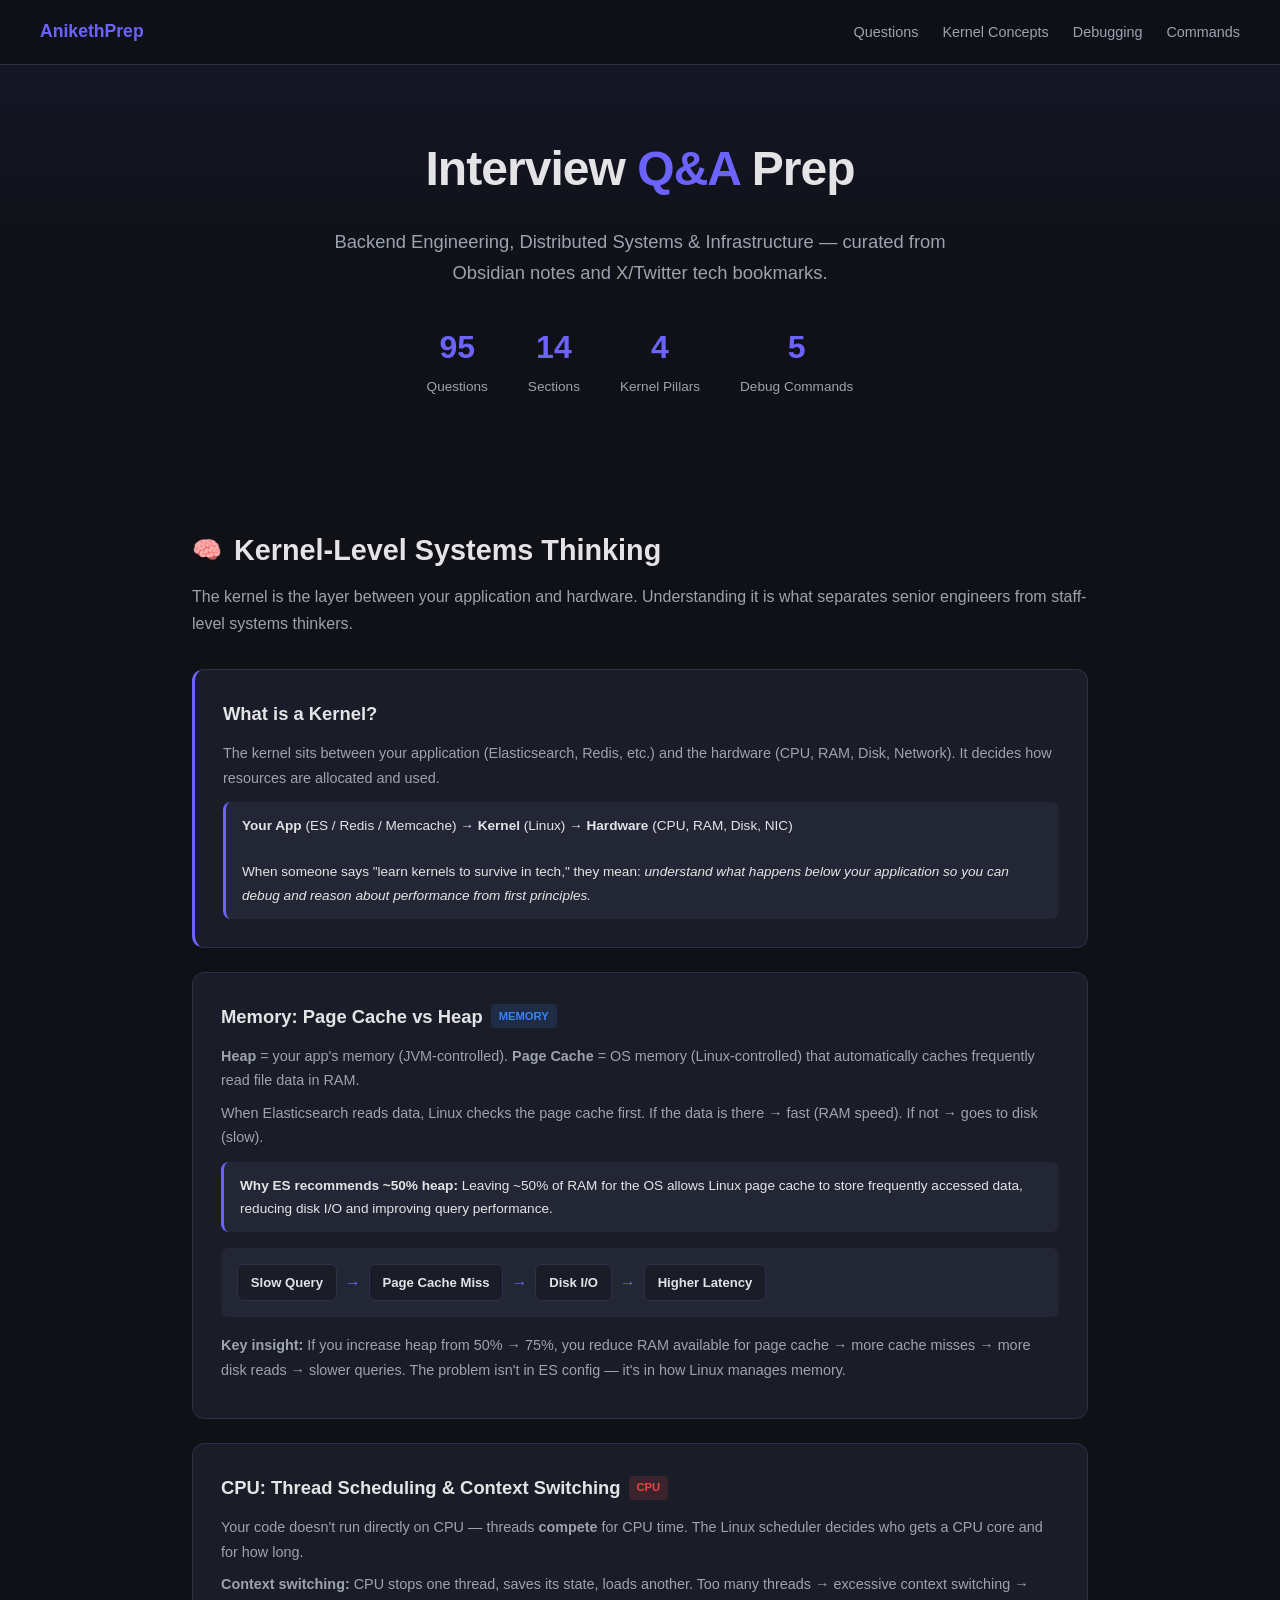
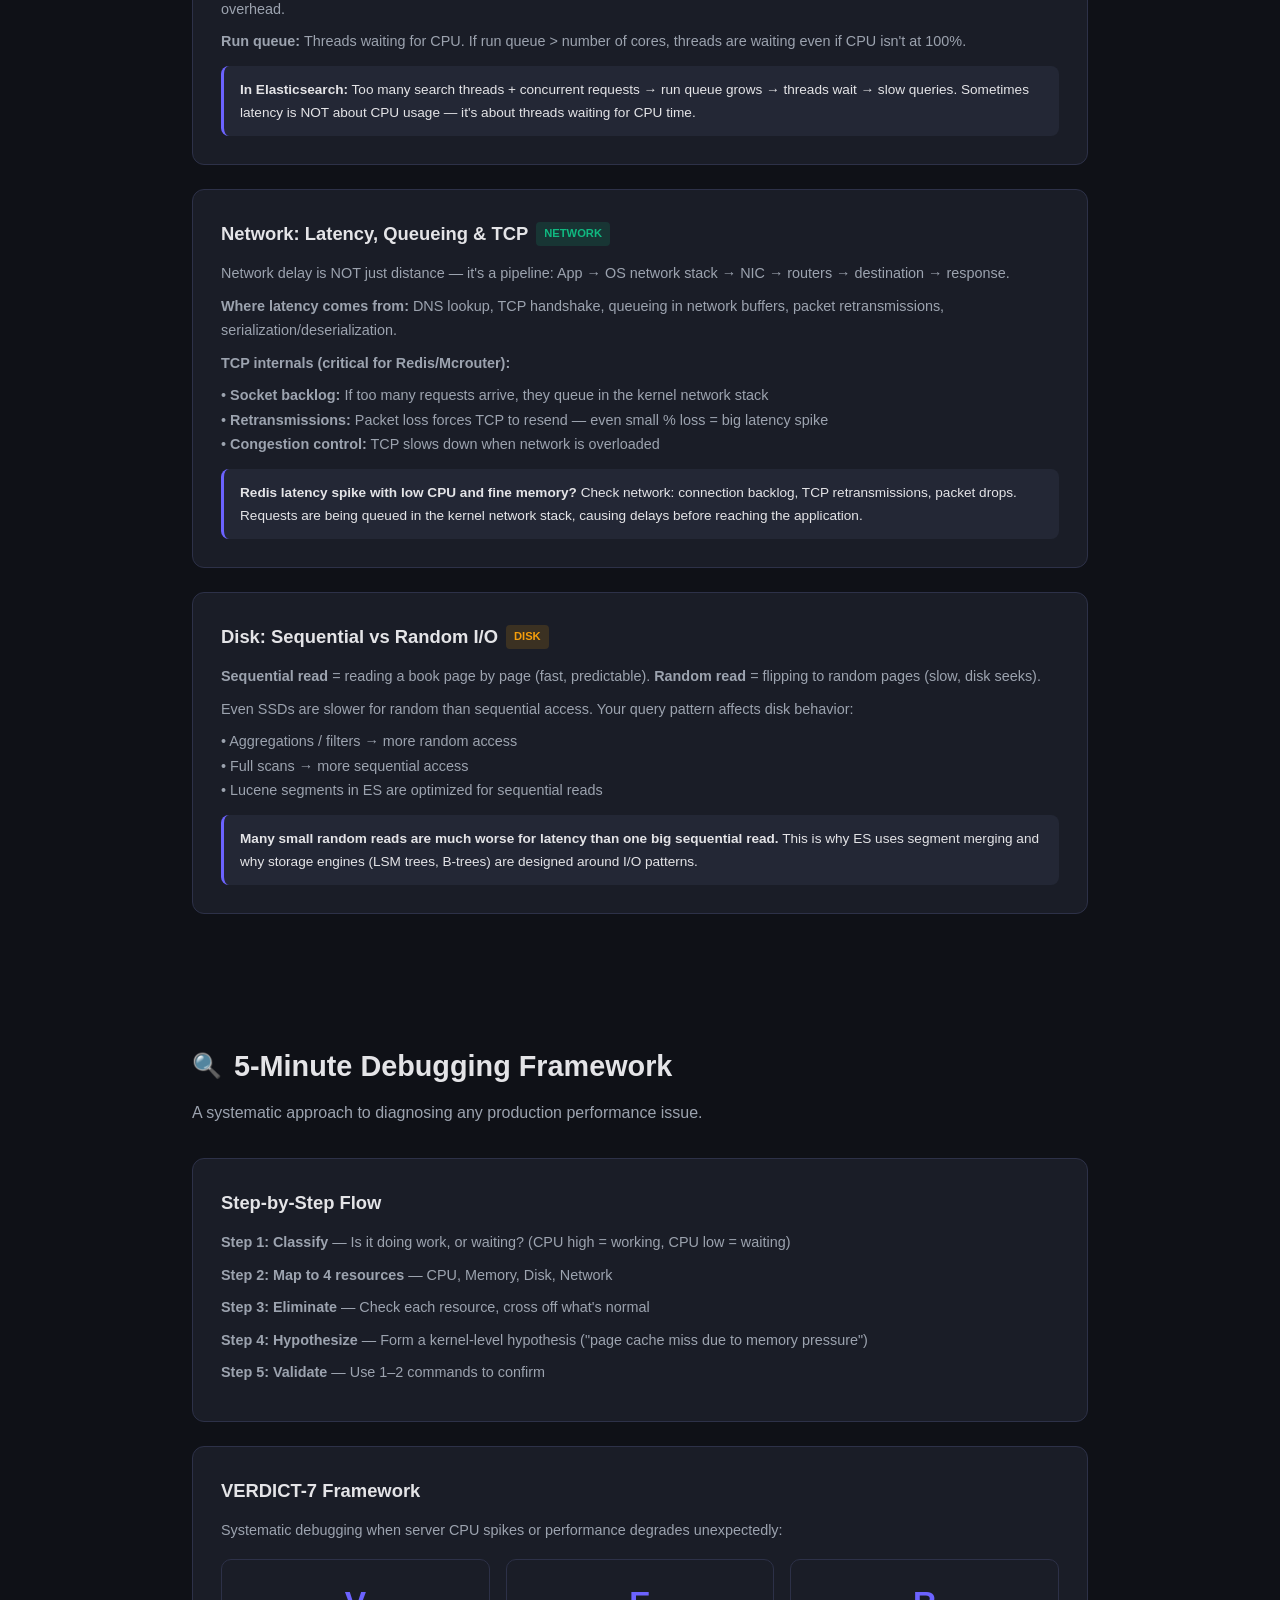
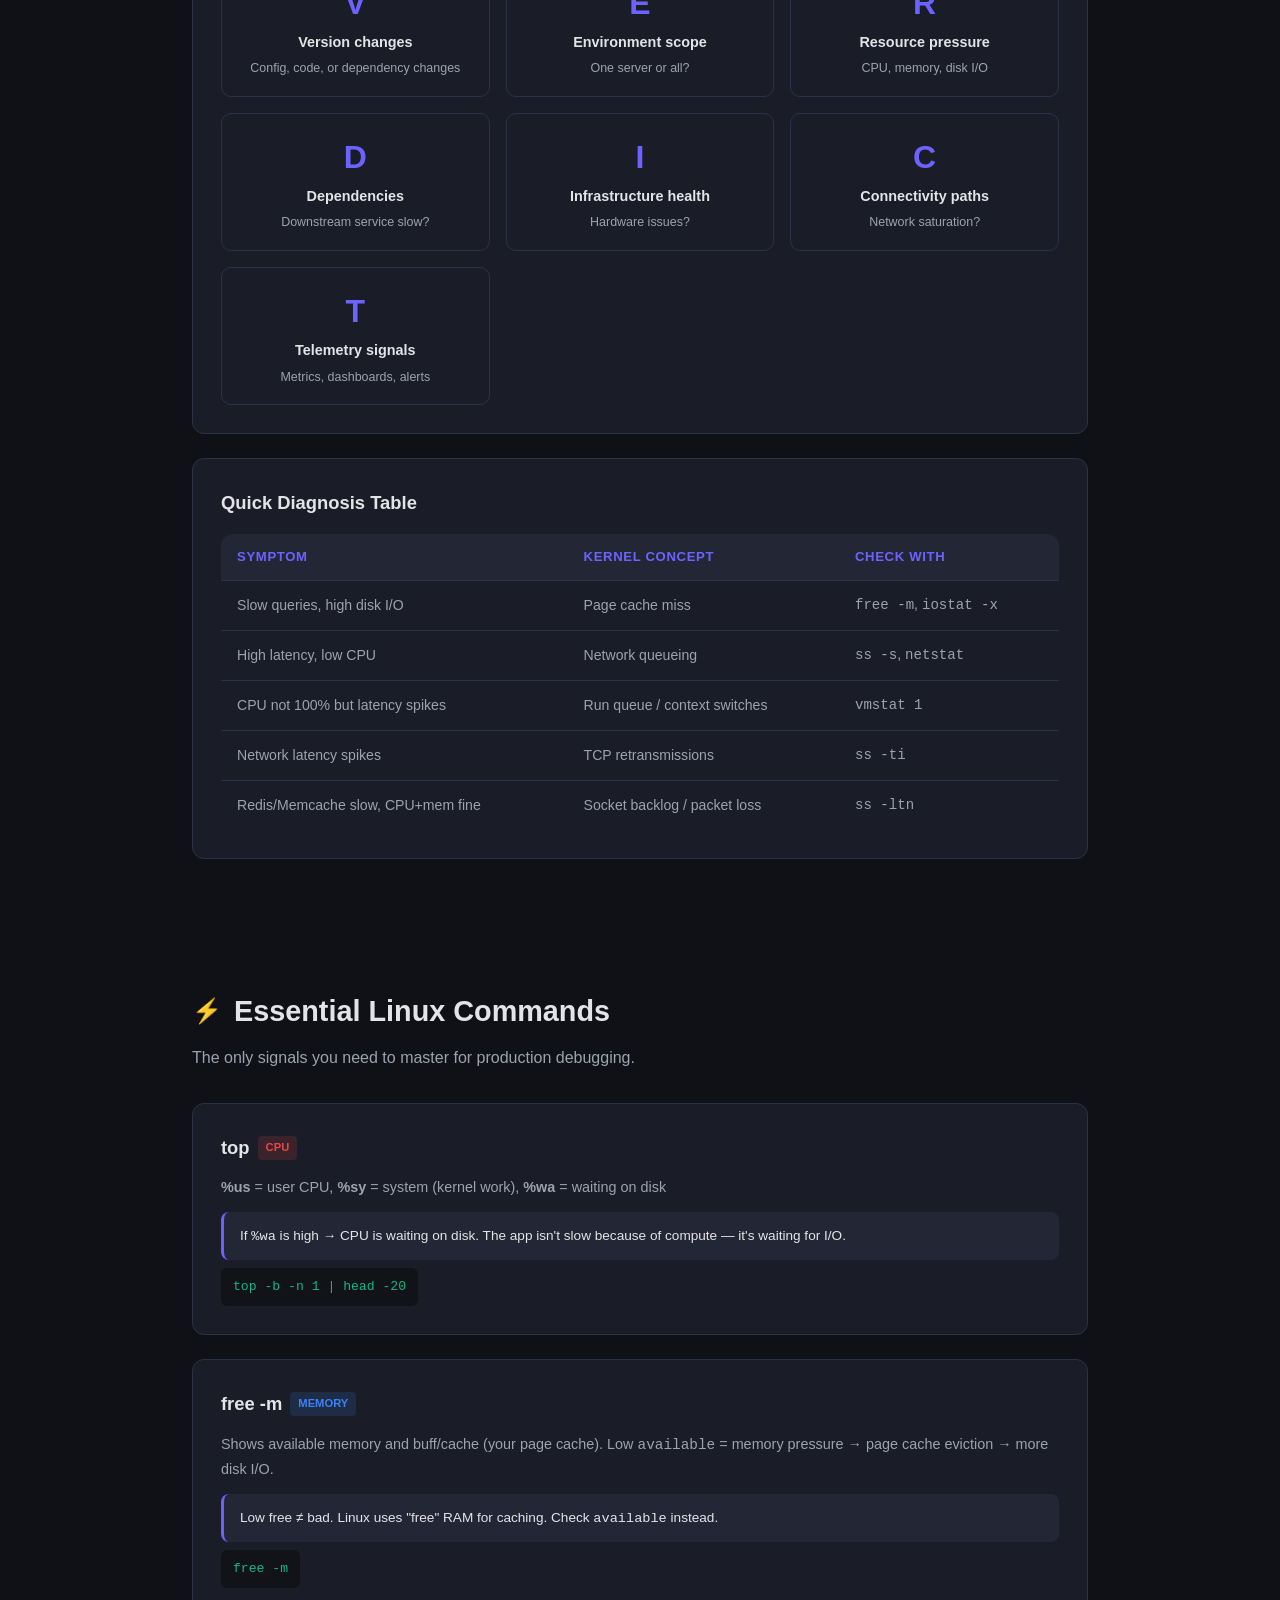
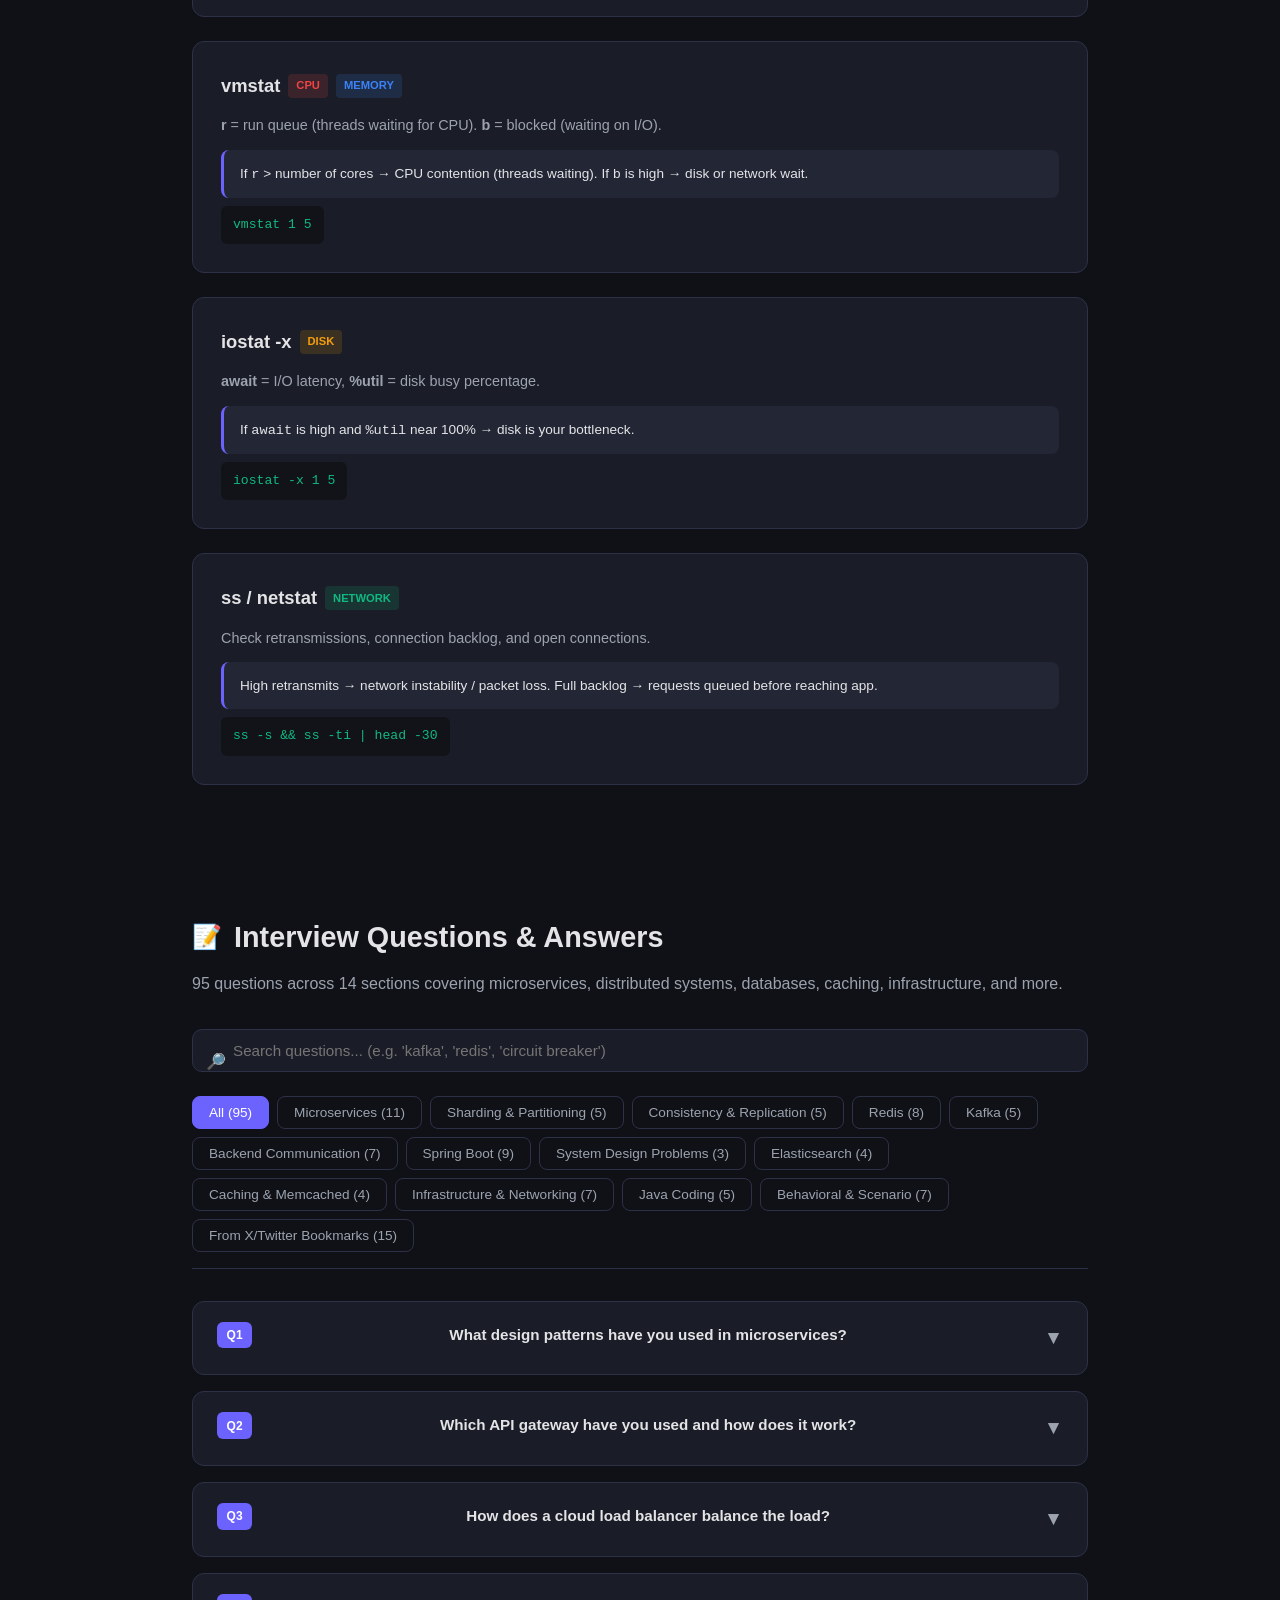
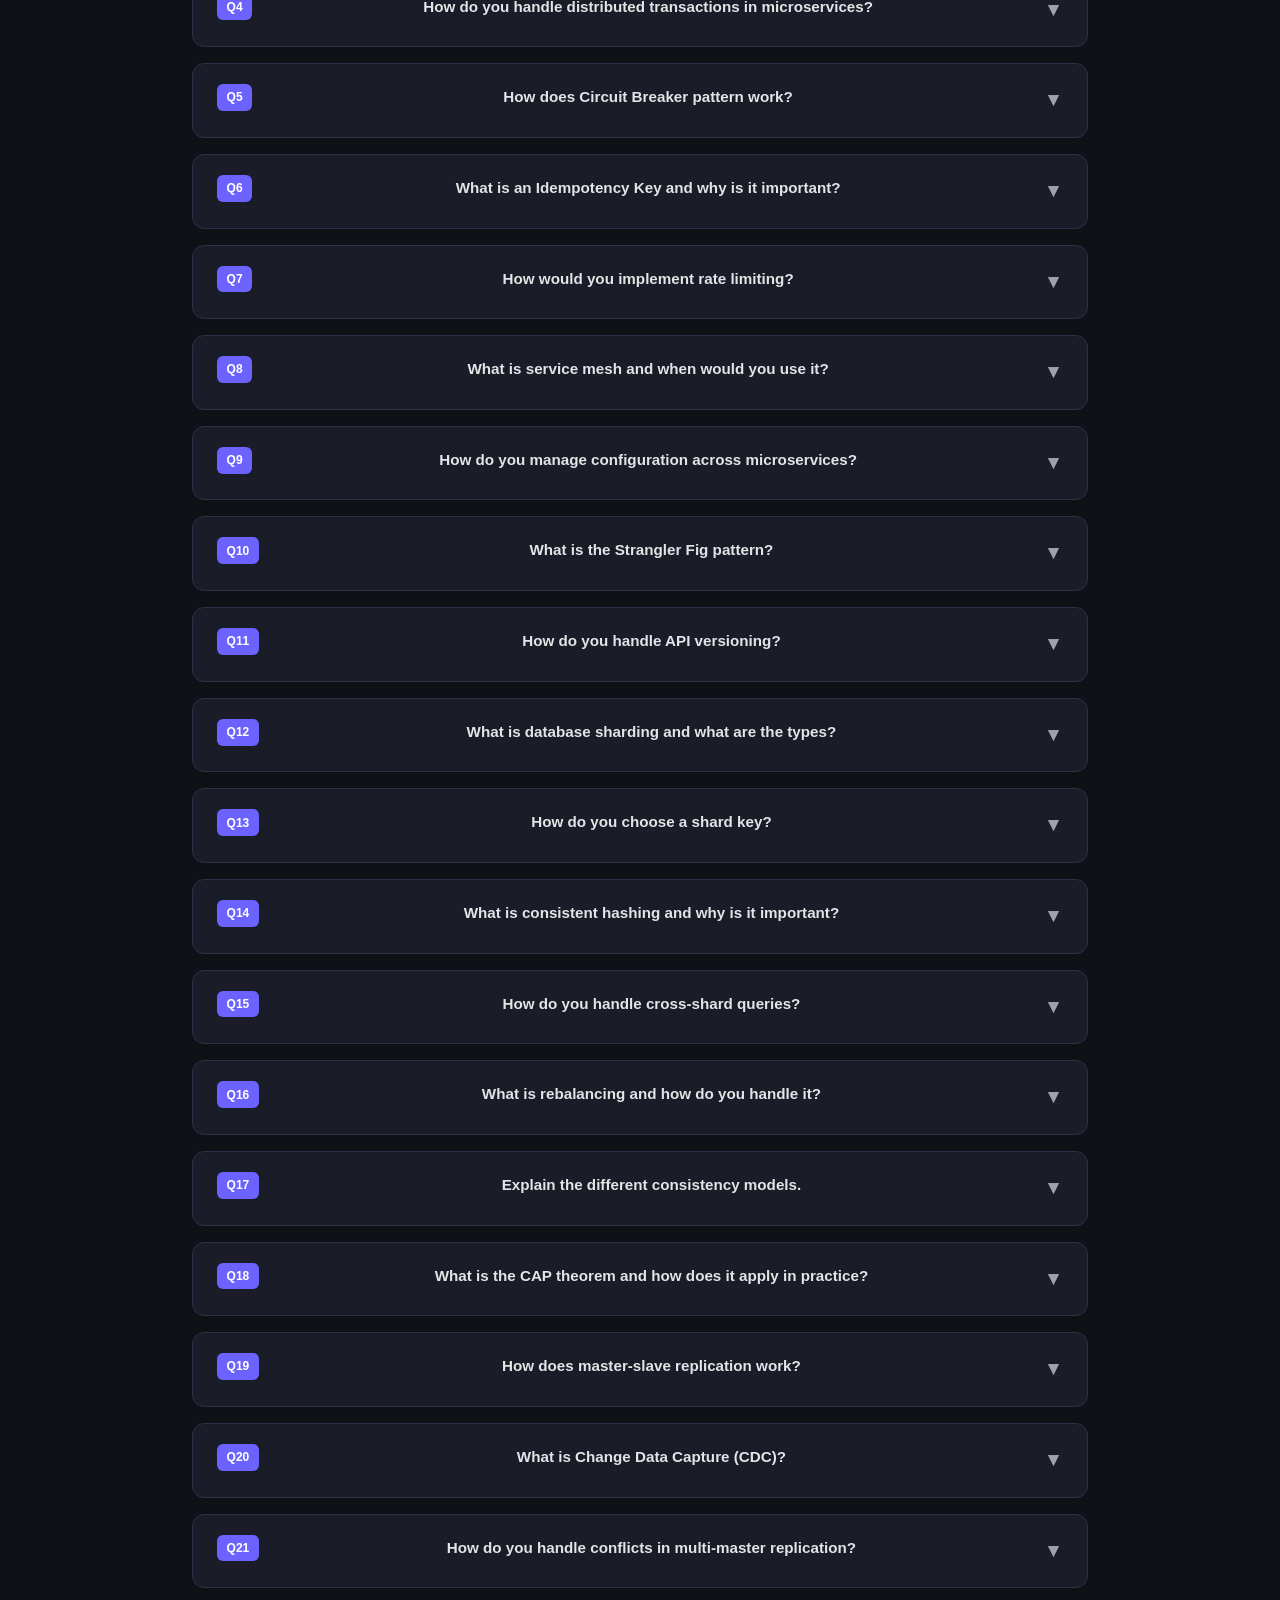
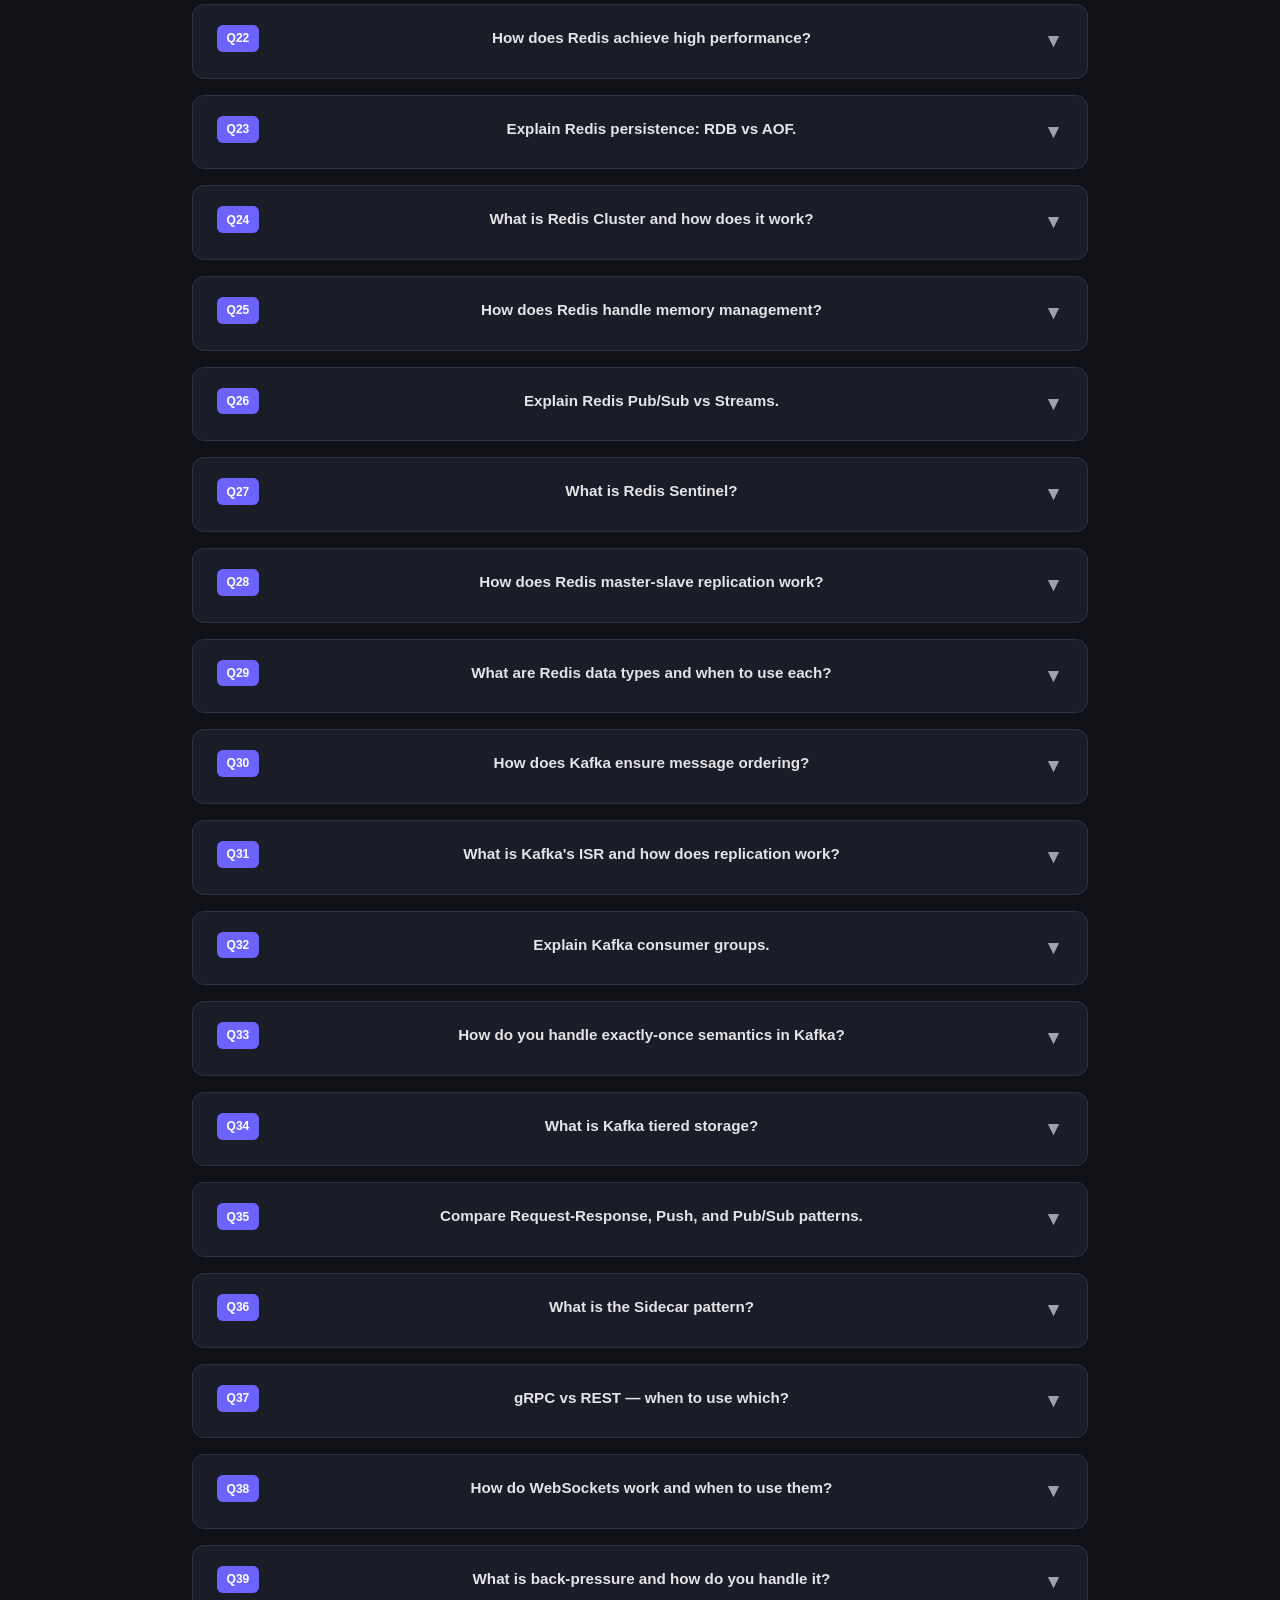
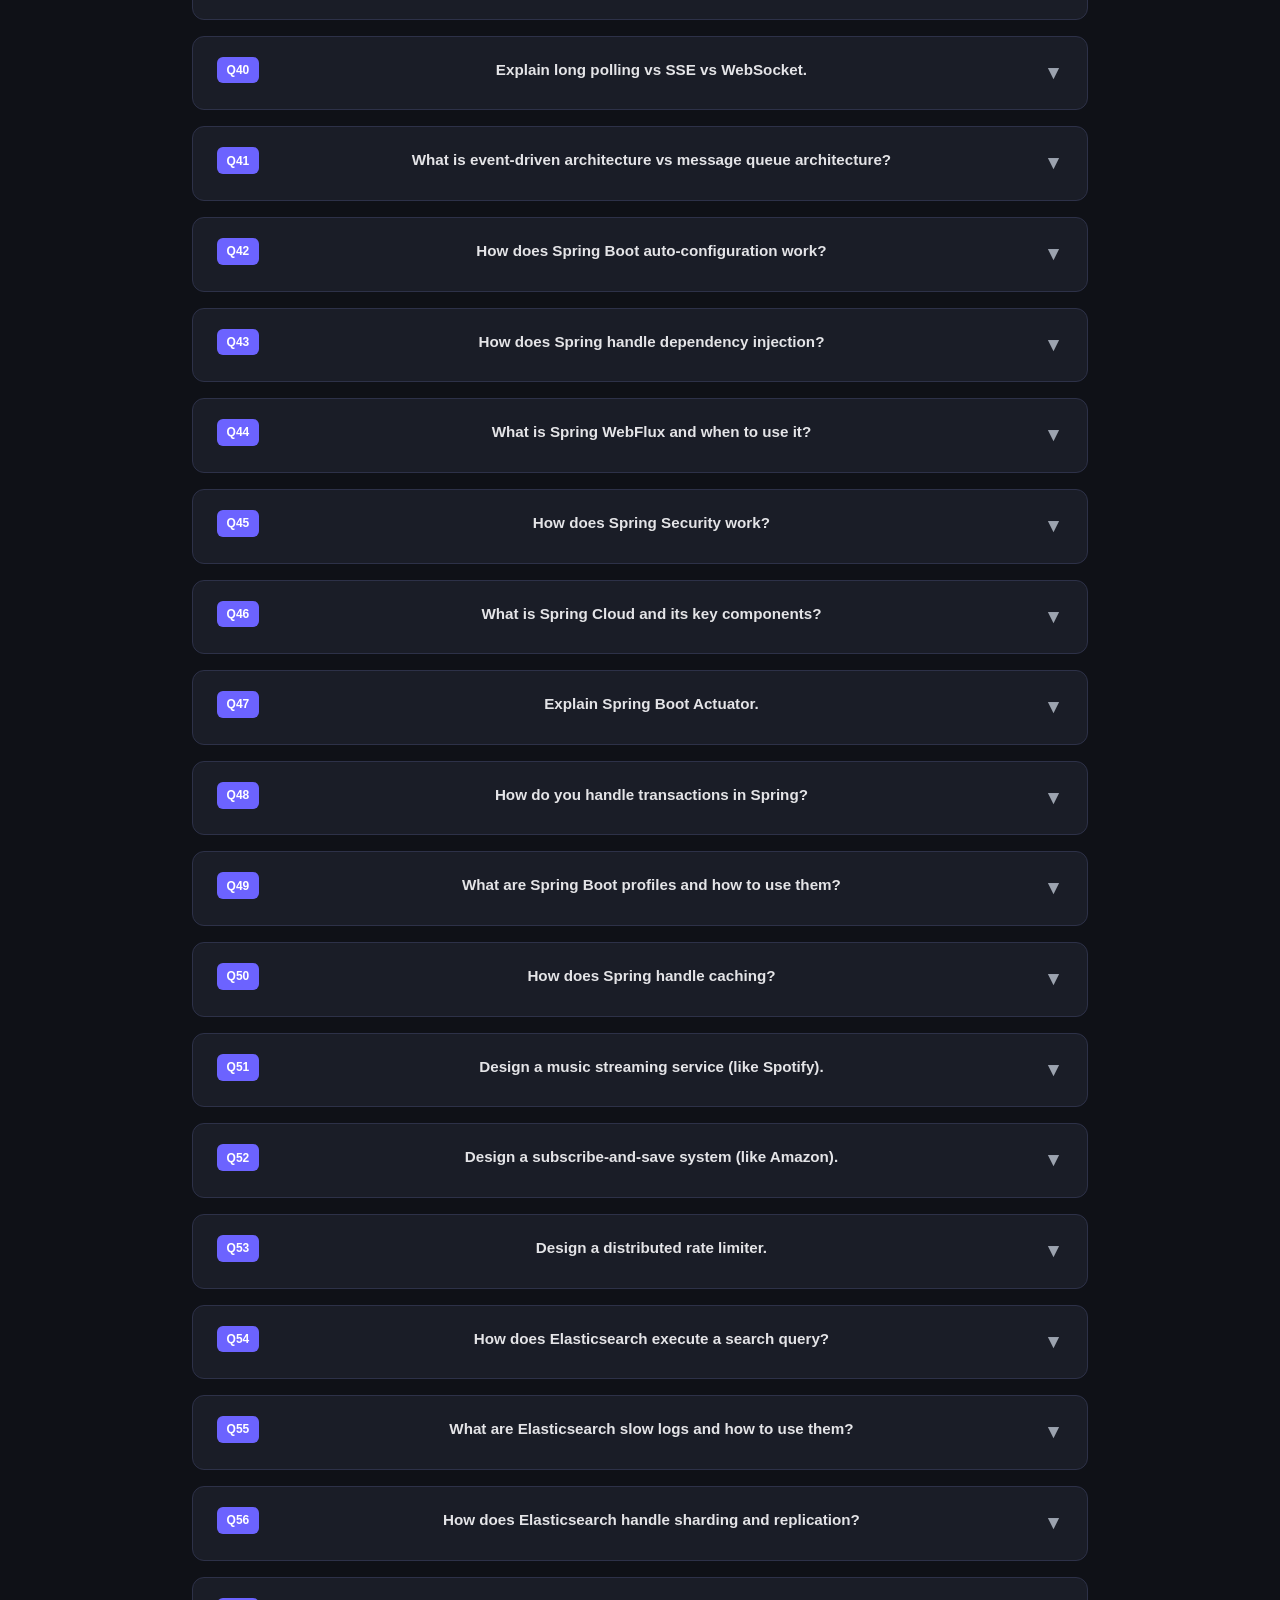
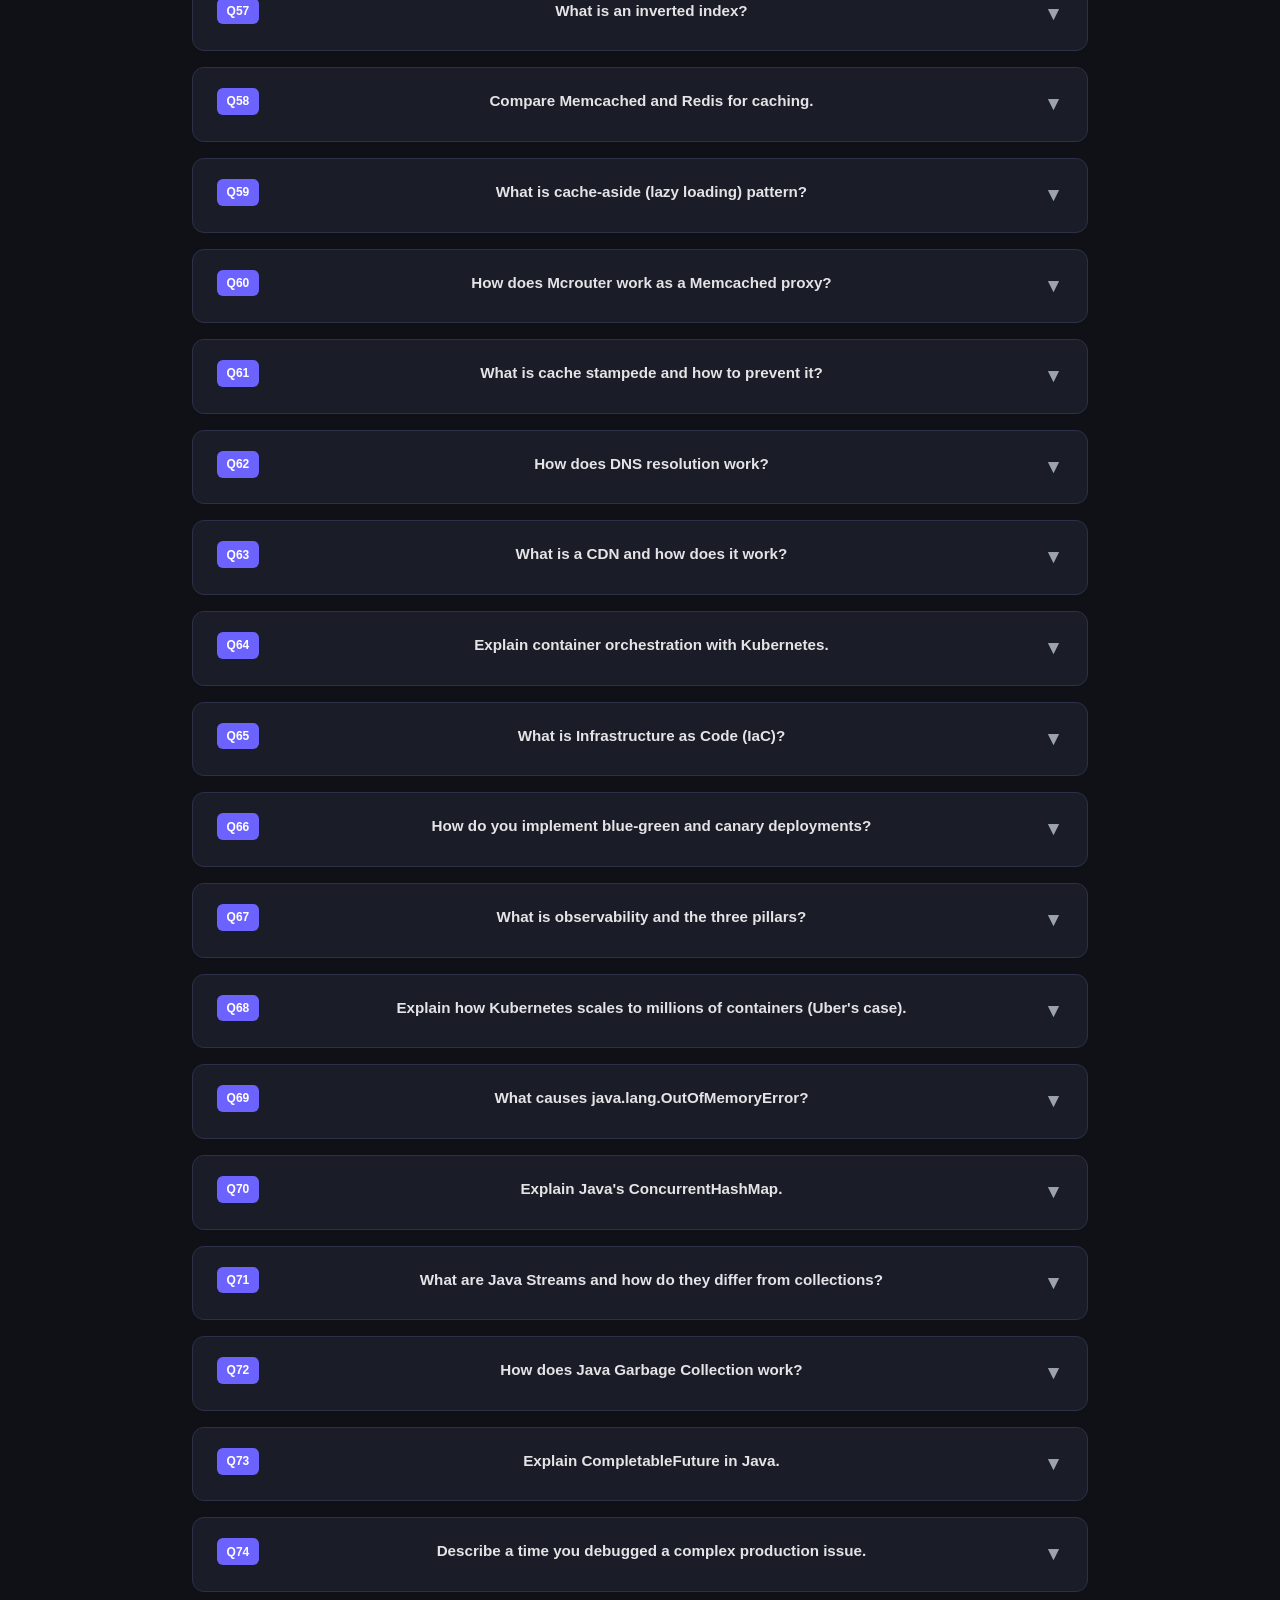
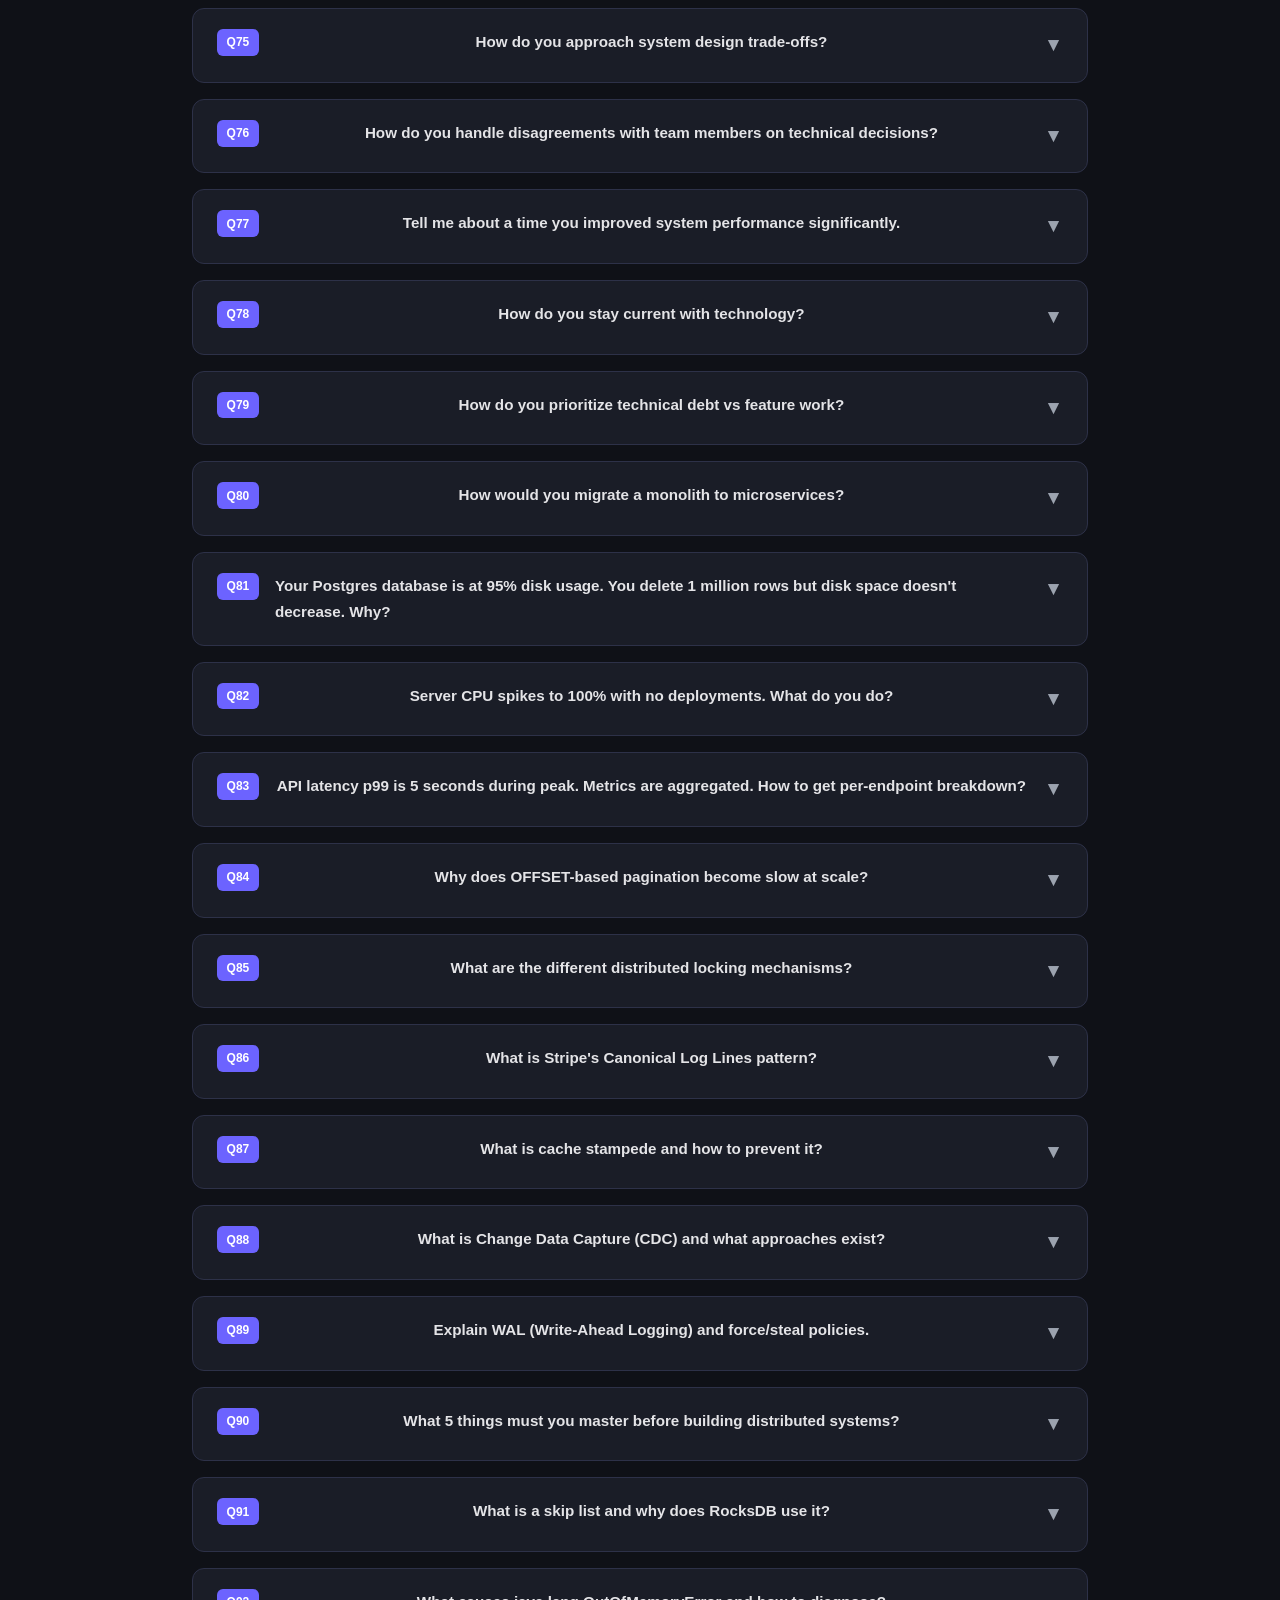
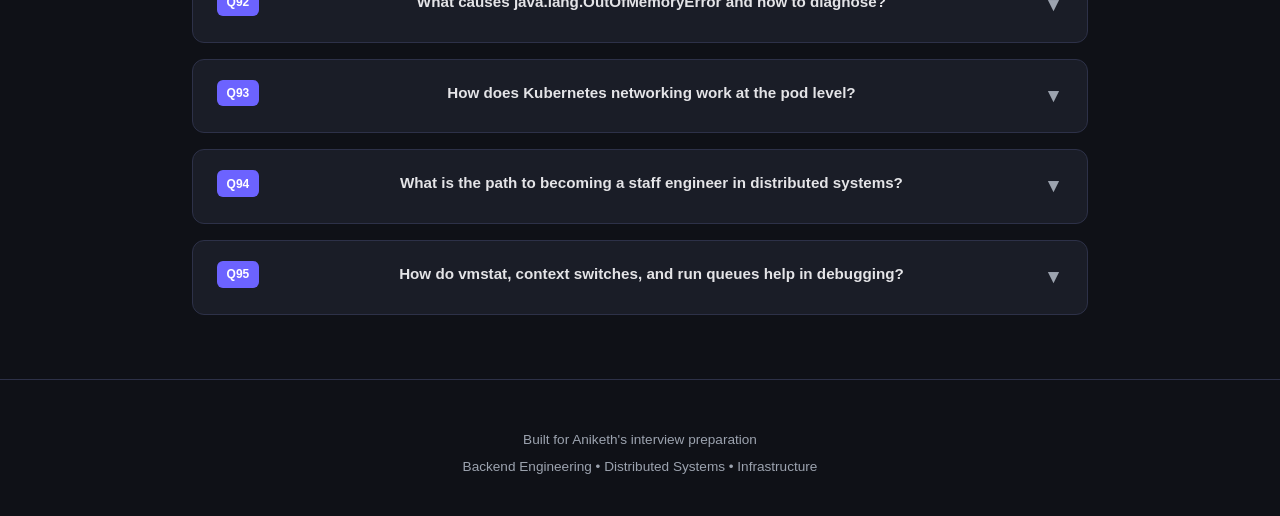
==== commit 3b820090: "Add Linux for DevOps section - 117 questions total" ====
--- a/index.html
+++ b/index.html
@@ -203,59 +203,6 @@
       color: var(--text-dim); font-size: 1rem;
     }
 
-    /* EXPANDABLE TOPIC CARDS */
-    .topic-card {
-      background: var(--surface); border: 1px solid var(--border);
-      border-radius: 12px; margin-bottom: 1rem; overflow: hidden; transition: border-color 0.2s;
-    }
-    .topic-card:hover { border-color: var(--accent); }
-    .topic-header {
-      padding: 1.25rem 1.5rem; cursor: pointer; display: flex;
-      justify-content: space-between; align-items: center; gap: 1rem;
-      user-select: none;
-    }
-    .topic-header h3 { font-size: 1.05rem; font-weight: 700; display: flex; align-items: center; gap: 0.6rem; margin: 0; }
-    .topic-header .arrow { color: var(--text-dim); transition: transform 0.3s; font-size: 1.2rem; flex-shrink: 0; }
-    .topic-card.open .topic-header .arrow { transform: rotate(180deg); }
-    .topic-body {
-      display: none; padding: 0 1.5rem 1.5rem; border-top: 1px solid var(--border);
-    }
-    .topic-card.open .topic-body { display: block; padding-top: 1.25rem; }
-    .topic-body p { color: var(--text-dim); font-size: 0.9rem; margin-bottom: 0.75rem; }
-    .topic-body ul { color: var(--text-dim); font-size: 0.9rem; margin: 0.5rem 0 1rem 1.25rem; }
-    .topic-body ul li { margin-bottom: 0.4rem; }
-    .topic-body .sub-card {
-      background: var(--surface2); border-radius: 8px; padding: 1rem 1.25rem;
-      margin: 0.75rem 0; border-left: 3px solid var(--accent);
-    }
-    .topic-body .sub-card h4 { font-size: 0.95rem; margin-bottom: 0.5rem; color: var(--text); }
-    .topic-body .formula {
-      background: #111318; border: 1px solid var(--border); border-radius: 8px;
-      padding: 0.75rem 1rem; font-family: 'JetBrains Mono', monospace;
-      font-size: 0.85rem; color: var(--green); margin: 0.5rem 0;
-    }
-    .nines-table {
-      width: 100%; border-collapse: collapse; margin: 0.75rem 0;
-      font-size: 0.85rem;
-    }
-    .nines-table th {
-      background: var(--surface); padding: 0.5rem 0.75rem; text-align: left;
-      color: var(--accent); font-size: 0.78rem; text-transform: uppercase;
-    }
-    .nines-table td {
-      padding: 0.5rem 0.75rem; border-top: 1px solid var(--border); color: var(--text-dim);
-    }
-    .pillar-grid {
-      display: grid; grid-template-columns: repeat(auto-fit, minmax(180px, 1fr)); gap: 0.75rem; margin: 1rem 0;
-    }
-    .pillar-item {
-      background: var(--surface); border: 1px solid var(--border); border-radius: 8px;
-      padding: 0.75rem; text-align: center;
-    }
-    .pillar-item .pillar-icon { font-size: 1.5rem; margin-bottom: 0.25rem; }
-    .pillar-item .pillar-name { font-size: 0.85rem; font-weight: 600; color: var(--text); }
-    .pillar-item .pillar-desc { font-size: 0.75rem; color: var(--text-dim); margin-top: 0.15rem; }
-
     @media (max-width: 768px) {
       .hero h1 { font-size: 2rem; }
       .hero-stats { gap: 1.5rem; }
@@ -272,7 +219,6 @@
     <div class="nav-links">
       <a href="#questions">Questions</a>
       <a href="#kernel">Kernel Concepts</a>
-      <a href="#distributed">Distributed</a>
       <a href="#debugging">Debugging</a>
       <a href="#commands">Commands</a>
     </div>
@@ -283,8 +229,8 @@
   <h1>Interview <span>Q&A</span> Prep</h1>
   <p>Backend Engineering, Distributed Systems &amp; Infrastructure — curated from Obsidian notes and X/Twitter tech bookmarks.</p>
   <div class="hero-stats">
-    <div class="stat"><div class="stat-num">117</div><div class="stat-label">Questions</div></div>
-    <div class="stat"><div class="stat-num">15</div><div class="stat-label">Sections</div></div>
+    <div class="stat"><div class="stat-num">95</div><div class="stat-label">Questions</div></div>
+    <div class="stat"><div class="stat-num">14</div><div class="stat-label">Sections</div></div>
     <div class="stat"><div class="stat-num">4</div><div class="stat-label">Kernel Pillars</div></div>
     <div class="stat"><div class="stat-num">5</div><div class="stat-label">Debug Commands</div></div>
   </div>
@@ -450,308 +396,10 @@
   </div>
 </section>
 
-<!-- ==================== DISTRIBUTED SYSTEMS & NETWORKING ==================== -->
-<section class="section" id="distributed">
-  <div class="section-title"><span class="icon">🌐</span> Distributed Systems &amp; Networking Deep Dive</div>
-  <p class="section-desc">How networks actually work, how distributed systems fail, how to debug production issues, and how to design for 99.99% uptime. Click each topic to expand.</p>
-
-  <!-- TOPIC 1: Networking Fundamentals -->
-  <div class="topic-card" onclick="this.classList.toggle('open')">
-    <div class="topic-header">
-      <h3><span class="badge badge-net">Network</span> Networking Fundamentals for Backend Engineers</h3>
-      <span class="arrow">▼</span>
-    </div>
-    <div class="topic-body">
-      <p>Every API call, database query, and cache lookup traverses the network stack. Understanding it lets you diagnose latency that has nothing to do with your code.</p>
-
-      <div class="sub-card">
-        <h4>The Request Lifecycle</h4>
-        <p>When your service calls another service, this is what actually happens:</p>
-        <div class="chain">
-          <span class="chain-step">DNS Resolve</span><span class="chain-arrow">→</span>
-          <span class="chain-step">TCP Handshake</span><span class="chain-arrow">→</span>
-          <span class="chain-step">TLS Handshake</span><span class="chain-arrow">→</span>
-          <span class="chain-step">Send Request</span><span class="chain-arrow">→</span>
-          <span class="chain-step">Server Processing</span><span class="chain-arrow">→</span>
-          <span class="chain-step">Response</span>
-        </div>
-        <p>DNS can add 1-100ms. TCP handshake = 1 RTT. TLS = 1-2 more RTTs. That's 3-4 round trips before any data flows. This is why <strong>connection pooling</strong> and <strong>HTTP/2 multiplexing</strong> matter so much.</p>
-      </div>
-
-      <div class="sub-card">
-        <h4>TCP vs UDP — When and Why</h4>
-        <p><strong>TCP:</strong> Reliable, ordered delivery. 3-way handshake, flow control, congestion control. Use for: APIs, databases, file transfers.</p>
-        <p><strong>UDP:</strong> Fire-and-forget. No handshake, no guarantees. Use for: DNS, video streaming, real-time gaming, service discovery (mDNS).</p>
-        <p><strong>Key TCP concepts for debugging:</strong></p>
-        <ul>
-          <li><strong>SYN backlog:</strong> Queue of half-open connections. If full → new connections dropped</li>
-          <li><strong>Accept backlog:</strong> Queue of fully established but unaccepted connections. If full → client sees timeouts</li>
-          <li><strong>TIME_WAIT:</strong> Socket stays reserved for 2*MSL (~60s) after close. Too many = port exhaustion</li>
-          <li><strong>Nagle's Algorithm:</strong> Buffers small packets to reduce overhead. Can add latency — disable with TCP_NODELAY for low-latency apps</li>
-        </ul>
-      </div>
-
-      <div class="sub-card">
-        <h4>DNS — The Silent Bottleneck</h4>
-        <p>DNS resolution happens on every new connection (unless cached). Problems:</p>
-        <ul>
-          <li><strong>TTL too low:</strong> Frequent lookups, higher latency. TTL too high: slow failover</li>
-          <li><strong>DNS provider outage:</strong> Your entire system goes down even though your servers are fine</li>
-          <li><strong>Resolution inside containers:</strong> CoreDNS/kube-dns can become a bottleneck in Kubernetes</li>
-        </ul>
-        <div class="formula">dig +trace example.com  # Trace full DNS resolution path
-ss -s                    # Check connection states (TIME_WAIT, ESTABLISHED)
-sysctl net.ipv4.tcp_max_syn_backlog  # Check SYN queue size</div>
-      </div>
-
-      <div class="sub-card">
-        <h4>Load Balancing — L4 vs L7</h4>
-        <p><strong>L4 (Transport):</strong> Routes based on IP:port. Fast, no request inspection. Examples: AWS NLB, HAProxy in TCP mode.</p>
-        <p><strong>L7 (Application):</strong> Routes based on HTTP headers, path, cookies. Can do sticky sessions, A/B routing. Examples: AWS ALB, Nginx, Envoy.</p>
-        <p><strong>When to use which:</strong> L4 for raw throughput (databases, gRPC). L7 for HTTP routing, canary deploys, header-based routing.</p>
-      </div>
-    </div>
-  </div>
-
-  <!-- TOPIC 2: How Distributed Systems Work -->
-  <div class="topic-card" onclick="this.classList.toggle('open')">
-    <div class="topic-header">
-      <h3><span class="badge badge-cpu">Systems</span> How Distributed Systems Actually Work</h3>
-      <span class="arrow">▼</span>
-    </div>
-    <div class="topic-body">
-      <p>A distributed system is a group of computers working together that appears as a single system to end users. The hard part: they fail independently and can't agree on time.</p>
-
-      <div class="sub-card">
-        <h4>The 8 Fallacies of Distributed Computing</h4>
-        <p>Every architect eventually learns these the hard way:</p>
-        <ul>
-          <li>The network is <strong>NOT</strong> reliable (packets drop, connections reset)</li>
-          <li>Latency is <strong>NOT</strong> zero (cross-region calls = 50-200ms)</li>
-          <li>Bandwidth is <strong>NOT</strong> infinite (large payloads cause backpressure)</li>
-          <li>The network is <strong>NOT</strong> secure (encrypt everything in transit)</li>
-          <li>Topology <strong>DOES</strong> change (servers come and go, IPs change)</li>
-          <li>There is <strong>NOT</strong> one administrator (multiple teams, cloud providers)</li>
-          <li>Transport cost is <strong>NOT</strong> zero (serialization, compression, bandwidth fees)</li>
-          <li>The network is <strong>NOT</strong> homogeneous (mixed hardware, protocols, versions)</li>
-        </ul>
-      </div>
-
-      <div class="sub-card">
-        <h4>Consensus — How Nodes Agree</h4>
-        <p>The fundamental problem: how do N nodes agree on a value when some may crash or lose messages?</p>
-        <p><strong>Raft:</strong> Leader-based consensus. Leader receives writes, replicates to followers, commits when majority ACKs. Used by: etcd, CockroachDB, Consul.</p>
-        <p><strong>Paxos:</strong> More theoretical, harder to implement. Proposers → Acceptors → Learners. Used by: Google Spanner (Multi-Paxos).</p>
-        <p><strong>ZAB (ZooKeeper Atomic Broadcast):</strong> Similar to Raft but optimized for ZooKeeper's primary-backup model.</p>
-        <p><strong>Key insight:</strong> Consensus requires a <em>majority quorum</em> (N/2 + 1). In a 5-node cluster, 3 must agree. This means you can tolerate 2 failures.</p>
-      </div>
-
-      <div class="sub-card">
-        <h4>Replication Strategies</h4>
-        <p><strong>Synchronous:</strong> Writer waits for all/majority replicas to ACK. Strong consistency, higher latency. Example: Raft-based systems.</p>
-        <p><strong>Asynchronous:</strong> Writer gets ACK immediately, replicas catch up later. Lower latency, risk of data loss. Example: MySQL async replication.</p>
-        <p><strong>Semi-synchronous:</strong> Writer waits for at least 1 replica to ACK. Balance of safety and speed. Example: MySQL semi-sync.</p>
-        <p><strong>Quorum-based:</strong> W + R > N ensures overlap between writes and reads. DynamoDB, Cassandra use this. W=2, R=2, N=3 gives strong consistency.</p>
-      </div>
-
-      <div class="sub-card">
-        <h4>Partitioning & Sharding Patterns</h4>
-        <p><strong>Hash partitioning:</strong> hash(key) % N — even distribution but range queries hit all partitions.</p>
-        <p><strong>Range partitioning:</strong> Key ranges map to partitions — great for range queries but risk of hotspots.</p>
-        <p><strong>Consistent hashing:</strong> Virtual ring with virtual nodes. Adding/removing nodes only moves K/N keys. Used by DynamoDB, Cassandra.</p>
-        <p><strong>The hot partition problem:</strong> One celebrity user's data gets hammered. Fix: add randomness to key (key + random_suffix), then scatter-gather on read.</p>
-      </div>
-    </div>
-  </div>
-
-  <!-- TOPIC 3: Debugging Production Issues -->
-  <div class="topic-card" onclick="this.classList.toggle('open')">
-    <div class="topic-header">
-      <h3><span class="badge badge-cpu">Debug</span> Debugging Production Issues in Distributed Systems</h3>
-      <span class="arrow">▼</span>
-    </div>
-    <div class="topic-body">
-      <p>Production debugging in distributed systems is fundamentally different from debugging a monolith. The bug might not even be in your service.</p>
-
-      <div class="sub-card">
-        <h4>The 3 Pillars of Observability</h4>
-        <div class="pillar-grid">
-          <div class="pillar-item"><div class="pillar-icon">📊</div><div class="pillar-name">Metrics</div><div class="pillar-desc">Aggregated numbers over time (latency p50/p99, error rates, throughput)</div></div>
-          <div class="pillar-item"><div class="pillar-icon">📝</div><div class="pillar-name">Logs</div><div class="pillar-desc">Discrete events with context (structured JSON logs, canonical log lines)</div></div>
-          <div class="pillar-item"><div class="pillar-icon">🔗</div><div class="pillar-name">Traces</div><div class="pillar-desc">Request path across services (Jaeger, Zipkin, Datadog APM)</div></div>
-        </div>
-        <p><strong>Canonical Log Lines (Stripe pattern):</strong> One structured log per request at the boundary of each service. Contains: request_id, user_id, duration_ms, status, upstream latencies. Makes debugging 10x easier — grep for a request_id and see the entire journey.</p>
-      </div>
-
-      <div class="sub-card">
-        <h4>Common Production Failure Patterns</h4>
-        <p><strong>1. Cascading Failures:</strong> Service A → B → C. If C is slow, B's thread pool fills up, then A's. Fix: circuit breakers, timeouts, bulkheads.</p>
-        <p><strong>2. Thundering Herd:</strong> Cache expires → 1000 requests hit database simultaneously. Fix: cache stampede prevention (locking, probabilistic early expiry).</p>
-        <p><strong>3. Retry Storms:</strong> Service fails → all clients retry simultaneously → 3x the load. Fix: exponential backoff with jitter, retry budgets.</p>
-        <p><strong>4. Memory Leaks:</strong> Gradual increase in memory → OOM kill → restart → leak again. Fix: heap dumps, profiling, track object allocations.</p>
-        <p><strong>5. Clock Skew:</strong> Different servers have different times → event ordering breaks, tokens expire prematurely. Fix: NTP, use logical clocks (vector clocks, Lamport timestamps).</p>
-        <p><strong>6. Split Brain:</strong> Network partition makes both sides think they're the leader. Fix: fencing tokens, quorum-based leader election.</p>
-      </div>
-
-      <div class="sub-card">
-        <h4>The Systematic Debug Flow</h4>
-        <div class="chain">
-          <span class="chain-step">1. Alert fires</span><span class="chain-arrow">→</span>
-          <span class="chain-step">2. Check dashboards</span><span class="chain-arrow">→</span>
-          <span class="chain-step">3. Narrow scope</span><span class="chain-arrow">→</span>
-          <span class="chain-step">4. Check dependencies</span><span class="chain-arrow">→</span>
-          <span class="chain-step">5. Read logs/traces</span><span class="chain-arrow">→</span>
-          <span class="chain-step">6. Form hypothesis</span><span class="chain-arrow">→</span>
-          <span class="chain-step">7. Fix & verify</span>
-        </div>
-        <p><strong>Step 3 is critical:</strong> Is it one host or all? One region or all? One endpoint or all? Correlate with deployments (<code>git log --since="1 hour ago"</code>). If it's one host → hardware/config. If all → code change or upstream dependency.</p>
-      </div>
-
-      <div class="sub-card">
-        <h4>Latency Debugging Checklist</h4>
-        <div class="formula">1. Check p50 vs p99 — if p99 is 10x p50, you have tail latency
-2. Check GC pauses — Java: -XX:+PrintGCDetails, Go: GODEBUG=gctrace=1
-3. Check connection pool — exhausted pools cause queueing
-4. Check thread pool — full pools = requests waiting in queue
-5. Check downstream dependencies — trace the slowest span
-6. Check network — ss -ti for retransmits, ping for RTT
-7. Check disk — iostat -x for await, %util
-8. Check DNS — dig timing, check resolution cache TTLs</div>
-      </div>
-    </div>
-  </div>
-
-  <!-- TOPIC 4: Designing for 99.99% Uptime -->
-  <div class="topic-card" onclick="this.classList.toggle('open')">
-    <div class="topic-header">
-      <h3><span class="badge badge-mem">Design</span> Designing for 99.99% Uptime</h3>
-      <span class="arrow">▼</span>
-    </div>
-    <div class="topic-body">
-      <p>99.99% uptime (four nines) means less than 52.6 minutes of downtime per year. Every architectural decision must be made with failure in mind.</p>
-
-      <div class="sub-card">
-        <h4>The Nines — What They Actually Mean</h4>
-        <table class="nines-table">
-          <thead><tr><th>Availability</th><th>Downtime/Year</th><th>Downtime/Month</th><th>Downtime/Week</th></tr></thead>
-          <tbody>
-            <tr><td><strong>99%</strong> (two nines)</td><td>3.65 days</td><td>7.3 hours</td><td>1.68 hours</td></tr>
-            <tr><td><strong>99.9%</strong> (three nines)</td><td>8.76 hours</td><td>43.8 min</td><td>10.1 min</td></tr>
-            <tr><td><strong>99.99%</strong> (four nines)</td><td>52.6 min</td><td>4.38 min</td><td>1.01 min</td></tr>
-            <tr><td><strong>99.999%</strong> (five nines)</td><td>5.26 min</td><td>26.3 sec</td><td>6.05 sec</td></tr>
-          </tbody>
-        </table>
-        <p><strong>Compound availability:</strong> If Service A (99.99%) calls Service B (99.99%), combined availability = 99.99% × 99.99% = 99.98%. More dependencies = lower availability. This is why reducing the critical path matters.</p>
-        <div class="formula">Combined = A₁ × A₂ × A₃ × ... × Aₙ
-With redundancy: 1 - (1 - A)ⁿ
-Example: Two 99% servers in active-active = 1 - (0.01)² = 99.99%</div>
-      </div>
-
-      <div class="sub-card">
-        <h4>The 7 Pillars of High Availability</h4>
-        <div class="pillar-grid">
-          <div class="pillar-item"><div class="pillar-icon">🔄</div><div class="pillar-name">Redundancy</div><div class="pillar-desc">No single points of failure</div></div>
-          <div class="pillar-item"><div class="pillar-icon">⚡</div><div class="pillar-name">Failover</div><div class="pillar-desc">Automatic recovery in seconds</div></div>
-          <div class="pillar-item"><div class="pillar-icon">📊</div><div class="pillar-name">Monitoring</div><div class="pillar-desc">Detect before users notice</div></div>
-          <div class="pillar-item"><div class="pillar-icon">🛡️</div><div class="pillar-name">Isolation</div><div class="pillar-desc">Blast radius containment</div></div>
-          <div class="pillar-item"><div class="pillar-icon">🔁</div><div class="pillar-name">Graceful Degradation</div><div class="pillar-desc">Partial function > total failure</div></div>
-          <div class="pillar-item"><div class="pillar-icon">🚀</div><div class="pillar-name">Safe Deployments</div><div class="pillar-desc">Canary, blue-green, rollback</div></div>
-          <div class="pillar-item"><div class="pillar-icon">🔥</div><div class="pillar-name">Chaos Engineering</div><div class="pillar-desc">Test failures in production</div></div>
-        </div>
-      </div>
-
-      <div class="sub-card">
-        <h4>Redundancy Patterns</h4>
-        <p><strong>Active-Active:</strong> All instances serve traffic. Load balanced. No failover delay. Example: web servers behind ALB.</p>
-        <p><strong>Active-Passive:</strong> Standby takes over on failure. Brief failover delay (seconds). Example: RDS Multi-AZ.</p>
-        <p><strong>Multi-Region:</strong> Replicate across AWS regions. Handles entire region failures. Complexity: data replication lag, DNS failover latency.</p>
-        <p><strong>Cell-Based Architecture:</strong> Divide users into independent cells. Failure in cell-1 doesn't affect cell-2. Used by: AWS (availability zones), Slack (per-workspace isolation).</p>
-      </div>
-
-      <div class="sub-card">
-        <h4>Graceful Degradation Strategies</h4>
-        <p>When things go wrong, serve reduced functionality instead of erroring out:</p>
-        <ul>
-          <li><strong>Feature flags:</strong> Disable expensive features under load (recommendations, analytics)</li>
-          <li><strong>Read-only mode:</strong> When writes fail, still serve cached/stale reads</li>
-          <li><strong>Static fallback:</strong> Serve cached HTML when backend is down (e.g., e-commerce product pages)</li>
-          <li><strong>Circuit breakers:</strong> Stop calling failing dependencies, return fallback/cached data</li>
-          <li><strong>Load shedding:</strong> Reject low-priority requests to protect critical ones (HTTP 503 + Retry-After)</li>
-          <li><strong>Timeout budgets:</strong> Allocate total request budget (e.g., 500ms) across dependencies. If 300ms spent on service A, only 200ms left for service B</li>
-        </ul>
-      </div>
-
-      <div class="sub-card">
-        <h4>Safe Deployment Practices</h4>
-        <p>Most outages are caused by deployments. Deploy like you expect it to fail:</p>
-        <p><strong>Canary deploy:</strong> Route 1-5% traffic to new version. Monitor error rates and latency for 15-30 min. If good → gradually increase. If bad → instant rollback.</p>
-        <p><strong>Blue-Green deploy:</strong> Two identical environments. Switch traffic atomically via load balancer. Rollback = switch back.</p>
-        <p><strong>Feature flags:</strong> Deploy code without activating it. Enable per-user, per-region, or percentage-based. Decouple deploy from release.</p>
-        <div class="formula">Deploy checklist for 4-nines:
-1. Pre-deploy: Run integration tests, check dependency health
-2. Deploy to canary (1-5% traffic)
-3. Monitor: error rate, p99 latency, business metrics (15 min)
-4. Gradual rollout: 25% → 50% → 100% with bake time
-5. Post-deploy: Monitor for 1 hour, keep rollback ready</div>
-      </div>
-
-      <div class="sub-card">
-        <h4>Data Layer High Availability</h4>
-        <p><strong>Database:</strong> Primary + synchronous replica (RDS Multi-AZ). Read replicas for read scaling. Automated failover < 30 seconds.</p>
-        <p><strong>Cache:</strong> Redis Cluster with replicas per shard. If one node dies, replica promotes automatically. ElastiCache supports Multi-AZ.</p>
-        <p><strong>Message Queue:</strong> Kafka with replication factor 3, min.insync.replicas=2. Can lose 1 broker without data loss or downtime.</p>
-        <p><strong>Object Storage:</strong> S3 gives 99.999999999% (11 nines) durability. Cross-region replication for disaster recovery.</p>
-      </div>
-    </div>
-  </div>
-
-  <!-- TOPIC 5: Service Communication Patterns -->
-  <div class="topic-card" onclick="this.classList.toggle('open')">
-    <div class="topic-header">
-      <h3><span class="badge badge-net">Patterns</span> Service Communication &amp; Resilience Patterns</h3>
-      <span class="arrow">▼</span>
-    </div>
-    <div class="topic-body">
-      <p>How services talk to each other determines how your system behaves under failure.</p>
-
-      <div class="sub-card">
-        <h4>Synchronous vs Asynchronous Communication</h4>
-        <p><strong>Sync (HTTP/gRPC):</strong> Request-response. Caller blocks until response. Simple but creates tight coupling. If downstream dies, caller fails.</p>
-        <p><strong>Async (Message Queues):</strong> Fire-and-forget via Kafka, RabbitMQ, SQS. Decouples services. Downstream can be slow/down without affecting caller. Trade-off: eventual consistency, harder debugging.</p>
-        <p><strong>Rule of thumb:</strong> Use sync for queries (need immediate answer). Use async for commands (fire-and-forget, process later).</p>
-      </div>
-
-      <div class="sub-card">
-        <h4>gRPC vs REST vs GraphQL</h4>
-        <p><strong>REST:</strong> HTTP/JSON, human-readable, universal. Use for: public APIs, CRUD operations, browser clients.</p>
-        <p><strong>gRPC:</strong> HTTP/2, Protobuf binary, strongly typed. Use for: internal service-to-service, streaming, low-latency. 5-10x faster serialization than JSON.</p>
-        <p><strong>GraphQL:</strong> Single endpoint, client specifies data shape. Use for: mobile apps (reduce over-fetching), BFF (backend-for-frontend). Watch out: N+1 query problems, caching complexity.</p>
-      </div>
-
-      <div class="sub-card">
-        <h4>Resilience Patterns for Production</h4>
-        <p><strong>Timeouts:</strong> Always set them. Connect timeout (fast, ~1s) + read timeout (slower, ~5s). Never use infinite timeouts.</p>
-        <p><strong>Retries with exponential backoff:</strong> base_delay × 2^attempt + random_jitter. Cap at max_retries. Add jitter to prevent thundering herd.</p>
-        <p><strong>Circuit Breaker:</strong> CLOSED → OPEN (after N failures) → HALF-OPEN (test with few requests) → CLOSED (if tests pass).</p>
-        <p><strong>Bulkhead:</strong> Isolate thread pools per dependency. If service-A's pool is full, service-B calls still work.</p>
-        <p><strong>Idempotency:</strong> Make every operation safe to retry. Use idempotency keys for mutations. Critical for payment flows.</p>
-        <div class="formula">Retry with jitter:
-delay = min(base_delay * 2^attempt, max_delay) + random(0, base_delay)
-
-Circuit breaker config:
-- failure_threshold: 5 failures in 60s → OPEN
-- open_duration: 30s → try HALF-OPEN
-- half_open_requests: 3 → if all pass → CLOSED</div>
-      </div>
-    </div>
-  </div>
-
-</section>
-
 <!-- ==================== INTERVIEW QUESTIONS ==================== -->
 <section class="section" id="questions">
   <div class="section-title"><span class="icon">📝</span> Interview Questions &amp; Answers</div>
-  <p class="section-desc">117 questions across 15 sections covering microservices, distributed systems, databases, caching, infrastructure, Linux/DevOps, and more.</p>
+  <p class="section-desc">95 questions across 14 sections covering microservices, distributed systems, databases, caching, infrastructure, and more.</p>
 
   <div class="search-wrap">
     <span class="search-icon">🔎</span>
@@ -893,30 +541,6 @@
     { q: "What is the path to becoming a staff engineer in distributed systems?", a: "(1) Master one backend language deeply. (2) Go deep on fundamentals — networking, OS, concurrency, storage engines, consensus. (3) Build real systems — rate limiter, job queue, distributed cache. (4) Learn trade-offs, not definitions. (5) Master observability — logs/metrics/traces. (6) Write design docs — problem, constraints, design, bottlenecks, rollback plan.", tip: "Staff level is less about coding, more about technical judgment and the ability to make the right trade-offs." },
     { q: "How do vmstat, context switches, and run queues help in debugging?", a: "vmstat: r (run queue — threads waiting for CPU), b (blocked on I/O), wa (CPU waiting on disk). If r > cores → CPU contention even without 100% usage. Context switches: CPU saving/loading thread state — too many = overhead. High r with moderate CPU = threads competing for time slots. Combined with top/iostat/ss, gives complete resource picture.", tip: "vmstat's 'r' column is gold — if r >> cores, your threads are starving for CPU time." },
   ]},
-  { id: 15, name: "Linux for DevOps", questions: [
-    { q: "How do you troubleshoot high CPU usage on a Linux server?", a: "Scenario: Production server is slow. Use top/htop to identify the process consuming the most CPU. Then ps -ef | grep <process> to get details. Steps: (1) Identify high CPU process. (2) Get PID. (3) Kill or deprioritize using kill, nice, renice. Check if it's a runaway process, infinite loop, or legitimate load spike.", tip: "Always check if it's user CPU (%us) or system CPU (%sy) — system CPU means kernel work like I/O or context switching.", code: "top\nps -ef | grep <process>\nkill -9 <PID>\nrenice +10 <PID>" },
-    { q: "How do you troubleshoot a slow Linux server?", a: "Systematic approach: (1) top — check CPU, memory, load average. (2) free -g — check available memory and swap usage. (3) iostat — check disk I/O wait. (4) df -h — check disk space. (5) du -sh — check directory sizes. (6) Check logs in /var/log for errors. Look at all four resources: CPU, memory, disk, network.", tip: "Don't jump to one tool — systematically check all resources.", code: "top\nfree -g\niostat\ndf -h\ndu -sh *\ntail -f /var/log/syslog" },
-    { q: "How do you troubleshoot disk space issues?", a: "Use df -h to see overall disk usage per mount. Then du -sh * to find which directories are largest. Common culprits: /var/log (logs), /tmp (temp files), Docker images/volumes. Steps: identify large files, clean old logs, archive unused data, set up log rotation to prevent recurrence.", tip: "Don't just delete — find out WHY disk filled up. Often it's unrotated logs or Docker build cache.", code: "df -h\ndu -sh * | sort -rh | head -20" },
-    { q: "How do you find large files in Linux?", a: "Use the find command with -size flag to locate files above a certain size. This is crucial when disk is full and you need to quickly identify what's consuming space.", tip: "Combine with -mtime to find large AND old files that are safe to delete.", code: "find / -type f -size +100M\nfind / -type f -size +100M -exec ls -lh {} \\;" },
-    { q: "How do you implement log rotation in Linux?", a: "When logs are filling /var/log: (1) Compress logs older than 7 days. (2) Delete logs older than 30 days. (3) Automate via cron job or use logrotate. Configure /etc/logrotate.d/ for application-specific rotation with size limits, compression, and retention policies.", tip: "Use logrotate with copytruncate for apps that hold log file handles open.", code: "# /etc/logrotate.d/myapp\n/var/log/myapp/*.log {\n  daily\n  rotate 30\n  compress\n  missingok\n  copytruncate\n}" },
-    { q: "How do you clear cache in Linux?", a: "For package cache: sudo apt clean. For page cache (memory): echo 3 > /proc/sys/vm/drop_caches (drops pagecache, dentries, inodes). For DNS cache: systemd-resolve --flush-caches. Important: dropping page cache in production can cause temporary performance degradation as caches rebuild.", tip: "Dropping page cache in production is usually a bad idea — it forces disk I/O for everything.", code: "sudo apt clean\nsudo sh -c 'echo 3 > /proc/sys/vm/drop_caches'" },
-    { q: "How do you troubleshoot 'permission denied' errors?", a: "Steps: (1) Check file permissions with ls -la. (2) Check file ownership. (3) Make executable if needed: chmod +x script.sh. (4) Check if SELinux/AppArmor is blocking. (5) Check if running as correct user. (6) For directories, ensure execute permission (needed to cd into them).", tip: "If chmod +x doesn't fix it, check SELinux with getenforce and audit logs.", code: "ls -la script.sh\nchmod +x script.sh\nchown user:group script.sh" },
-    { q: "Explain chmod permissions in Linux.", a: "Permissions are represented as three digits for owner, group, others. Each digit is sum of: 4 (read) + 2 (write) + 1 (execute). So 755 = owner rwx (7), group rx (5), others rx (5). 644 = owner rw, group r, others r. Special permissions: setuid (4xxx), setgid (2xxx), sticky bit (1xxx).", tip: "Know common combos: 755 for directories/scripts, 644 for files, 600 for secrets.", code: "chmod 755 script.sh    # rwxr-xr-x\nchmod 644 config.txt   # rw-r--r--\nchmod 600 secret.key   # rw-------" },
-    { q: "How do you troubleshoot SSH connection issues?", a: "Scenario: Unable to SSH into EC2 instance. Checklist: (1) Correct IP address? (2) PEM file permissions (must be 400). (3) Port 22 open in Security Group? (4) systemctl status ssh — is SSH daemon running? (5) Check firewall: ufw status. (6) Check ~/.ssh/authorized_keys on server. (7) Use ssh -v for verbose debugging.", tip: "Most common cause: Security Group doesn't allow port 22 from your IP. Second: wrong PEM file permissions.", code: "chmod 400 key.pem\nssh -v -i key.pem ec2-user@<ip>\nsystemctl status sshd\nufw status" },
-    { q: "How do you troubleshoot 'connection refused' errors?", a: "Scenario: Nginx application not accessible. Steps: (1) systemctl status nginx — is it running? (2) Check logs: /var/log/nginx/error.log. (3) Verify ports: ss -tlnp | grep 80. (4) Check firewall rules. (5) Check ALB/API Gateway configuration. (6) Verify the app behind Nginx is actually listening.", tip: "Connection refused means the port is not open — either service isn't running or firewall is blocking.", code: "systemctl status nginx\ntail -f /var/log/nginx/error.log\nss -tlnp | grep :80\nufw status" },
-    { q: "How do you check and manage service status in Linux?", a: "Use systemctl for service management: status, start, stop, restart, enable (start on boot), disable. For logs: journalctl -u <service> shows service-specific logs. journalctl -f follows live. journalctl --since '1 hour ago' for recent logs.", tip: "journalctl -u nginx --since '5 min ago' is faster than grep-ing through log files.", code: "systemctl status nginx\nsystemctl restart nginx\njournalctl -u nginx -f\njournalctl -u nginx --since '1 hour ago'" },
-    { q: "How do you monitor services automatically and restart them?", a: "Write a bash script that: (1) Checks service status. (2) Restarts if stopped. (3) Logs the action. Schedule with cron. Better alternatives: systemd's Restart=always in unit files, or process managers like supervisord. In containers: Docker restart policies or K8s liveness probes.", tip: "Prefer systemd Restart=always over cron scripts — it's more reliable and immediate.", code: "# In /etc/systemd/system/myapp.service\n[Service]\nRestart=always\nRestartSec=5" },
-    { q: "How do you find and delete old log files?", a: "Use find with -mtime (modification time in days). find /var/log -type f -name '*.log' -mtime +7 finds logs older than 7 days. Add -delete or pipe to xargs rm to remove them. Schedule via cron for automation.", tip: "Always test with find first (without -delete) to verify what will be removed.", code: "find /var/log -type f -name '*.log' -mtime +7\nfind /var/log -type f -name '*.log' -mtime +30 -delete" },
-    { q: "How do you create users in bulk in Linux?", a: "Use a CSV file with usernames and a bash loop. Read the CSV line by line, create users with useradd, set passwords. Can also set groups, home directories, and shells per user.", tip: "Use --disabled-password and force password change on first login for security.", code: "while IFS=, read -r user group; do\n  useradd -m -G \"$group\" \"$user\"\n  echo \"$user:temppass\" | chpasswd\ndone < users.csv" },
-    { q: "How do you check memory and CPU info in Linux?", a: "Memory: free -g (in GB), free -m (in MB). Shows total, used, free, shared, buff/cache, available. CPU cores: nproc. Detailed CPU info: lscpu. /proc/meminfo and /proc/cpuinfo for raw kernel data.", tip: "Remember: 'available' memory is what matters, not 'free' — Linux uses free RAM for page cache.", code: "free -g\nnproc\nlscpu\ncat /proc/meminfo" },
-    { q: "How do you debug shell scripts?", a: "Key flags: set -x (prints each command before executing — debug mode). set -e (exit immediately on error). set -o pipefail (catch errors in piped commands). Combine as set -euxo pipefail at top of script. Also use echo statements and trap for debugging.", tip: "set -euxo pipefail should be at the top of every production bash script.", code: "#!/bin/bash\nset -euxo pipefail\n\n# Your script here..." },
-    { q: "Explain stdin, stdout, stderr and piping in Linux.", a: "Every Linux process has 3 streams: stdin (fd 0, input), stdout (fd 1, output), stderr (fd 2, errors). Piping (|) connects stdout of one command to stdin of another. Redirection: > (stdout to file), 2> (stderr to file), &> (both). Important for scripting and log management.", tip: "Know the difference: cmd > file 2>&1 (both to file) vs cmd 2>&1 | tee file (both to file AND screen).", code: "ps -ef | grep nginx          # pipe stdout\ncmd > output.log 2>&1        # redirect both\ncmd 2>/dev/null              # suppress errors" },
-    { q: "How do you use awk and sed for text processing?", a: "awk: Column-based processing. Print specific fields, filter rows, compute aggregates. sed: Stream editor for text substitution, deletion, insertion. Both are essential for parsing logs, config files, and command output in production.", tip: "awk is for columnar data, sed is for find-and-replace. Master both for log analysis.", code: "ps -ef | awk '{print $2}'              # print PIDs\nawk -F: '{print $1}' /etc/passwd       # print usernames\nsed 's/error/warning/g' file.txt       # replace text\nsed -i '1d;$d' file.txt                # delete first and last line" },
-    { q: "How do you download files and prevent script interruption?", a: "Download: curl <url> (fetch/display data) or wget <url> (download files). curl is more versatile (supports POST, headers, APIs). wget is better for recursive downloads. Prevent interruption: trap command catches signals. Use trap to clean up temp files on exit.", tip: "Use curl -fsSL for scripts (fail silently, show errors, follow redirects).", code: "curl -O https://example.com/file.tar.gz\nwget https://example.com/file.tar.gz\ntrap 'echo Cleanup; rm -f /tmp/lockfile' EXIT" },
-    { q: "How do you automate tasks and manage cron jobs?", a: "Use cron for scheduled tasks. crontab -e to edit, crontab -l to list. Format: minute hour day month weekday command. For EC2: user data scripts run on launch. systemd timers are a modern alternative to cron with better logging and dependency management.", tip: "Always redirect cron output to a log file so you can debug failures.", code: "crontab -e\n# Run daily at 2am\n0 2 * * * /scripts/backup.sh >> /var/log/backup.log 2>&1\n# Run every 5 minutes\n*/5 * * * * /scripts/health-check.sh" },
-    { q: "How do you increase disk size on an EC2 instance?", a: "Steps: (1) Increase EBS volume size in AWS Console or CLI. (2) Extend the partition: growpart /dev/xvda 1. (3) Resize the filesystem: resize2fs /dev/xvda1 (ext4) or xfs_growfs / (xfs). No reboot needed for modern instances.", tip: "Always take a snapshot before resizing. xfs uses xfs_growfs, ext4 uses resize2fs.", code: "lsblk\nsudo growpart /dev/xvda 1\nsudo resize2fs /dev/xvda1    # for ext4\nsudo xfs_growfs /            # for xfs" },
-    { q: "What is the difference between encryption and hashing?", a: "Encryption: reversible transformation using a key. Used for secure communication (TLS, AES). Can decrypt back to original. Hashing: irreversible one-way function. Used for passwords (bcrypt, argon2) and data integrity (SHA-256). Cannot recover original from hash. Key difference: encryption needs a key and is reversible; hashing is one-way.", tip: "Never store passwords with encryption — always use hashing with salt (bcrypt/argon2)." },
-  ]},
 ];
 
 // ==================== RENDER ====================
@@ -926,7 +550,7 @@
 let activeSection = 0; // 0 = all
 
 function renderTabs() {
-  let html = `<button class="tab-btn ${activeSection===0?'active':''}" onclick="setSection(0)">All (117)</button>`;
+  let html = `<button class="tab-btn ${activeSection===0?'active':''}" onclick="setSection(0)">All (95)</button>`;
   sections.forEach(s => {
     html += `<button class="tab-btn ${activeSection===s.id?'active':''}" onclick="setSection(${s.id})">${s.name} (${s.questions.length})</button>`;
   });
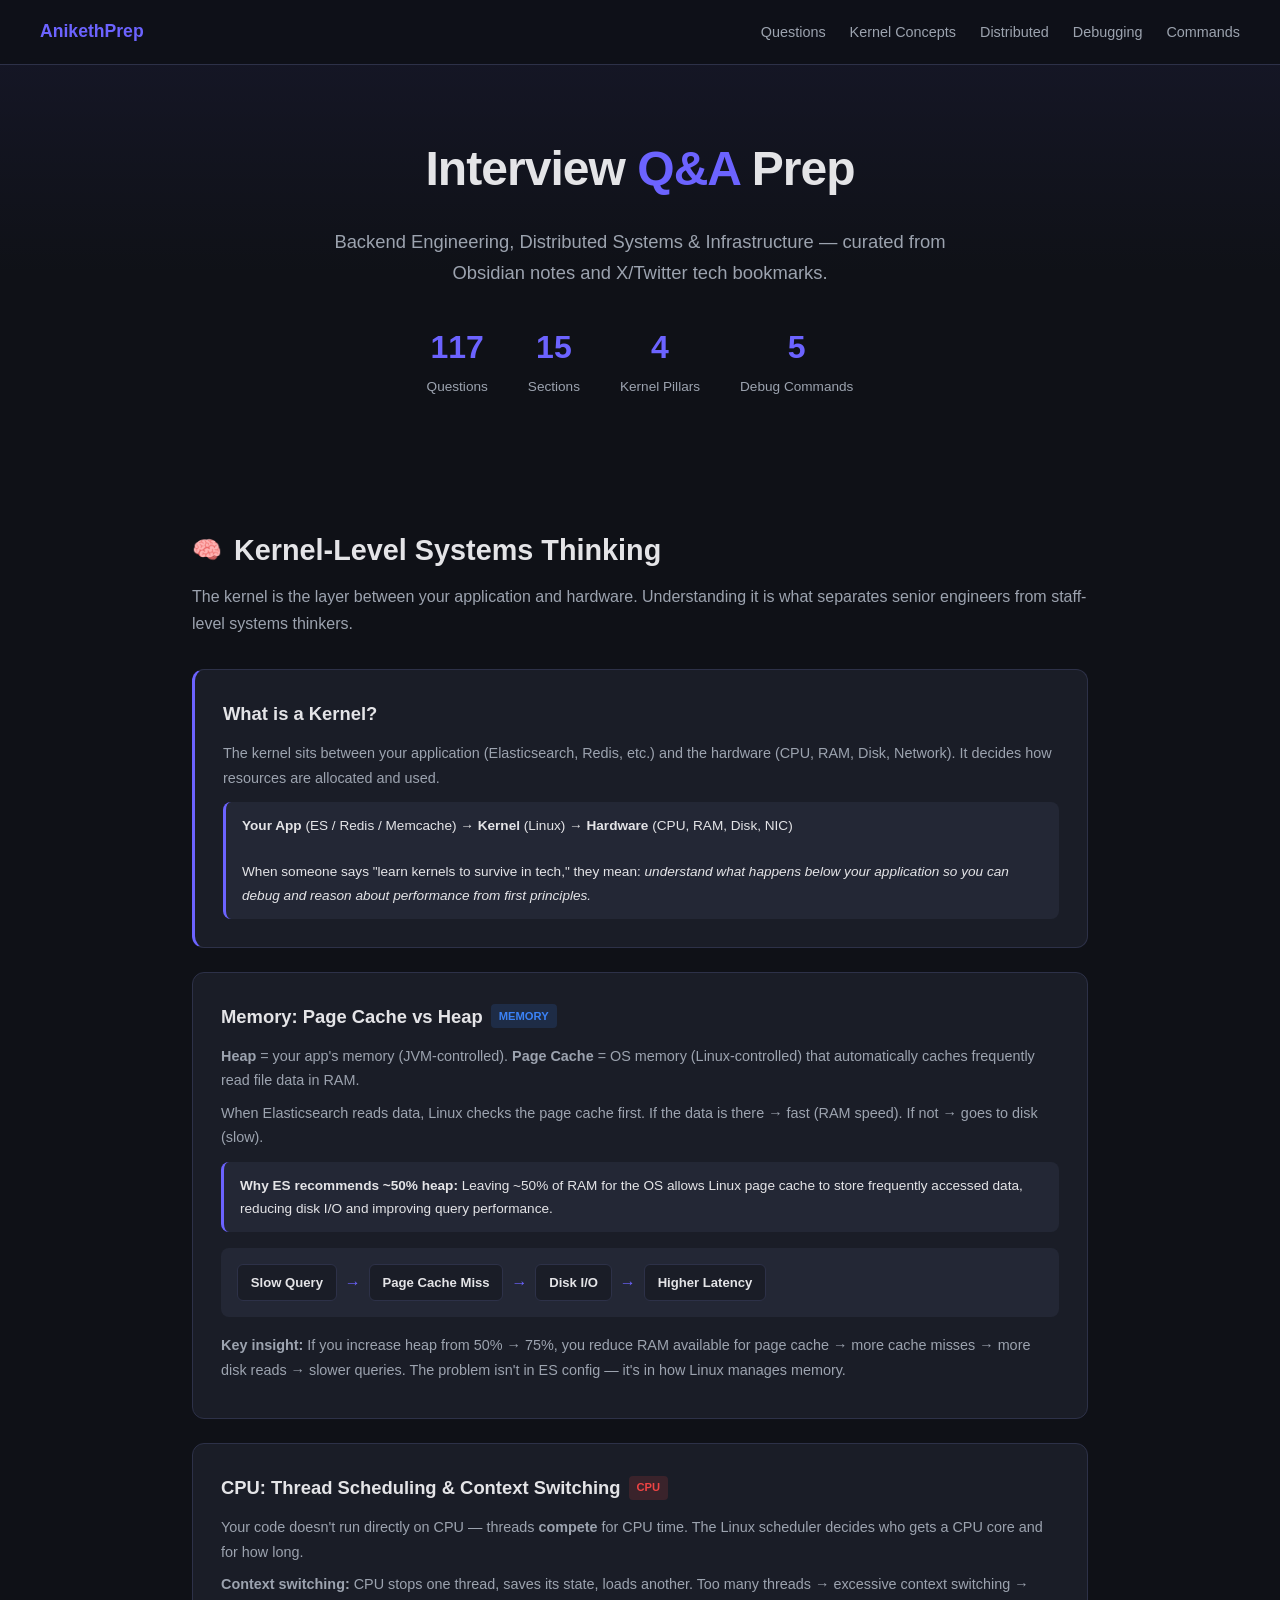
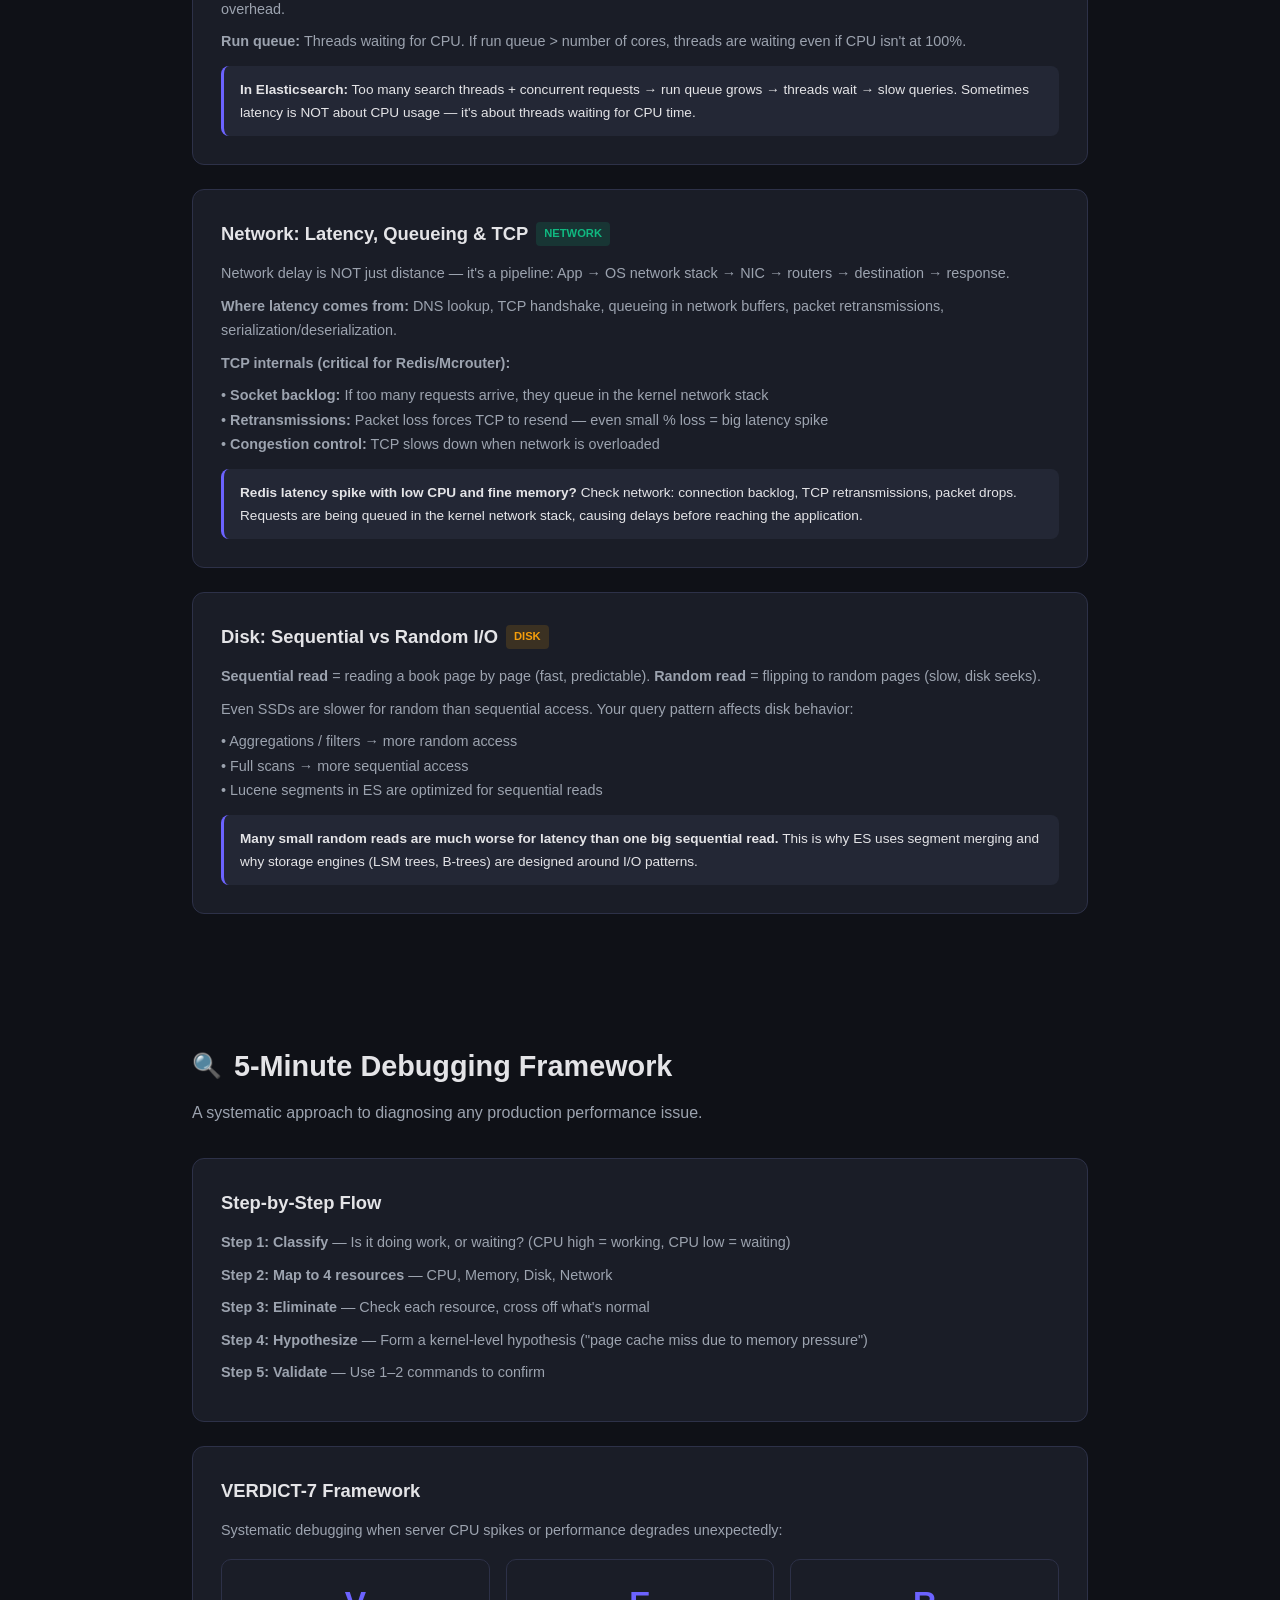
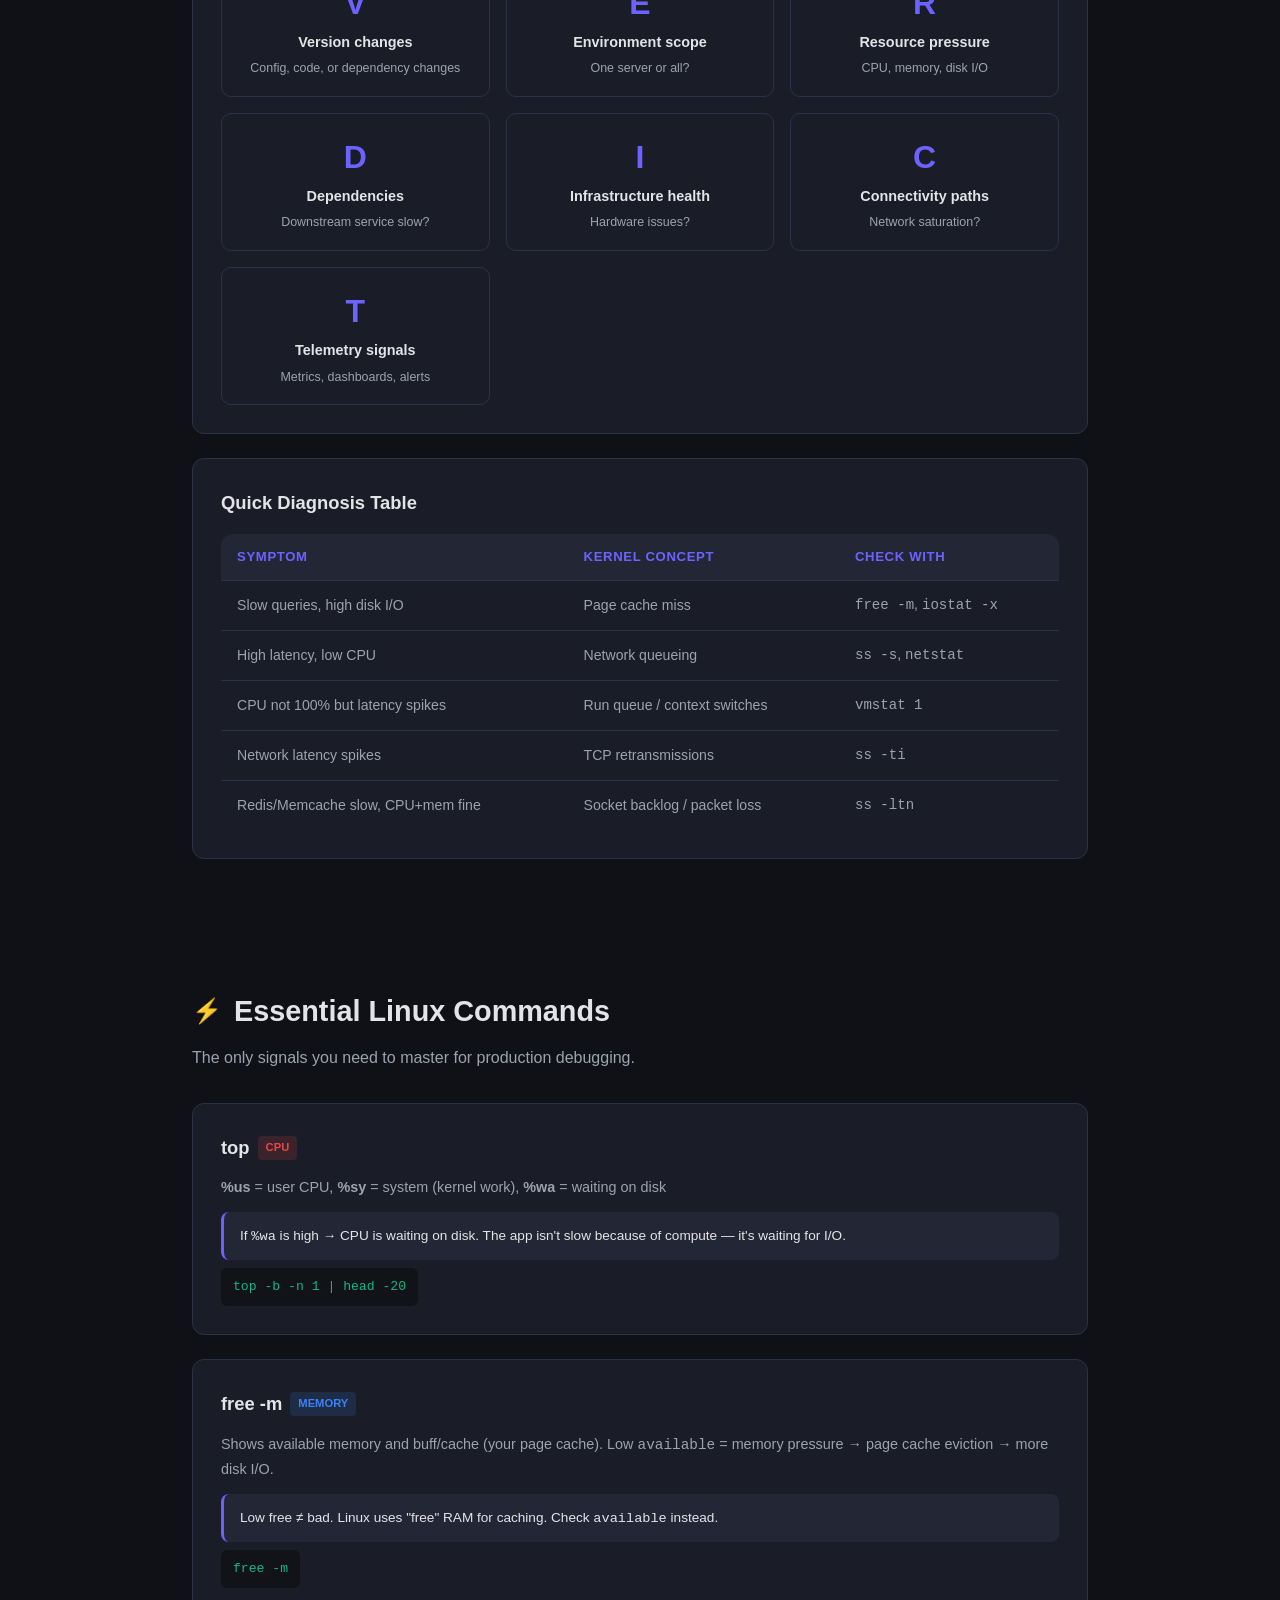
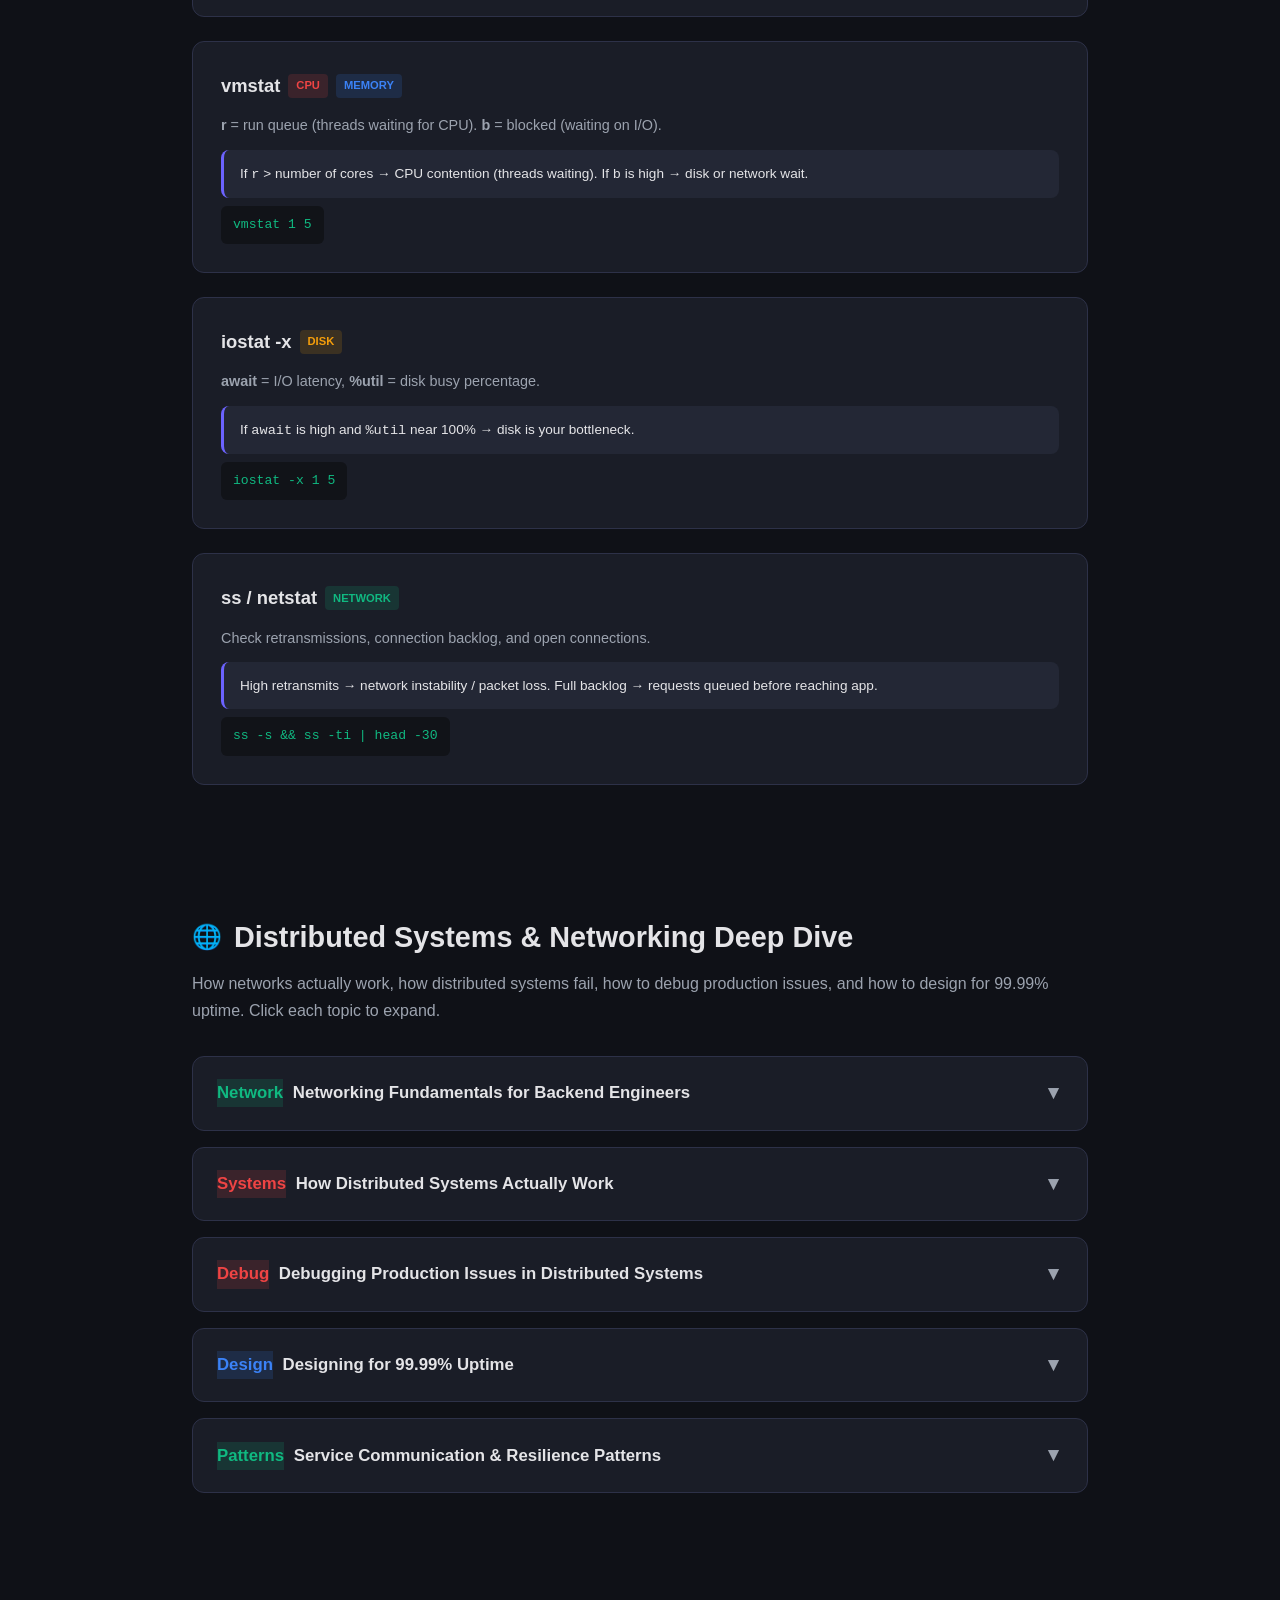
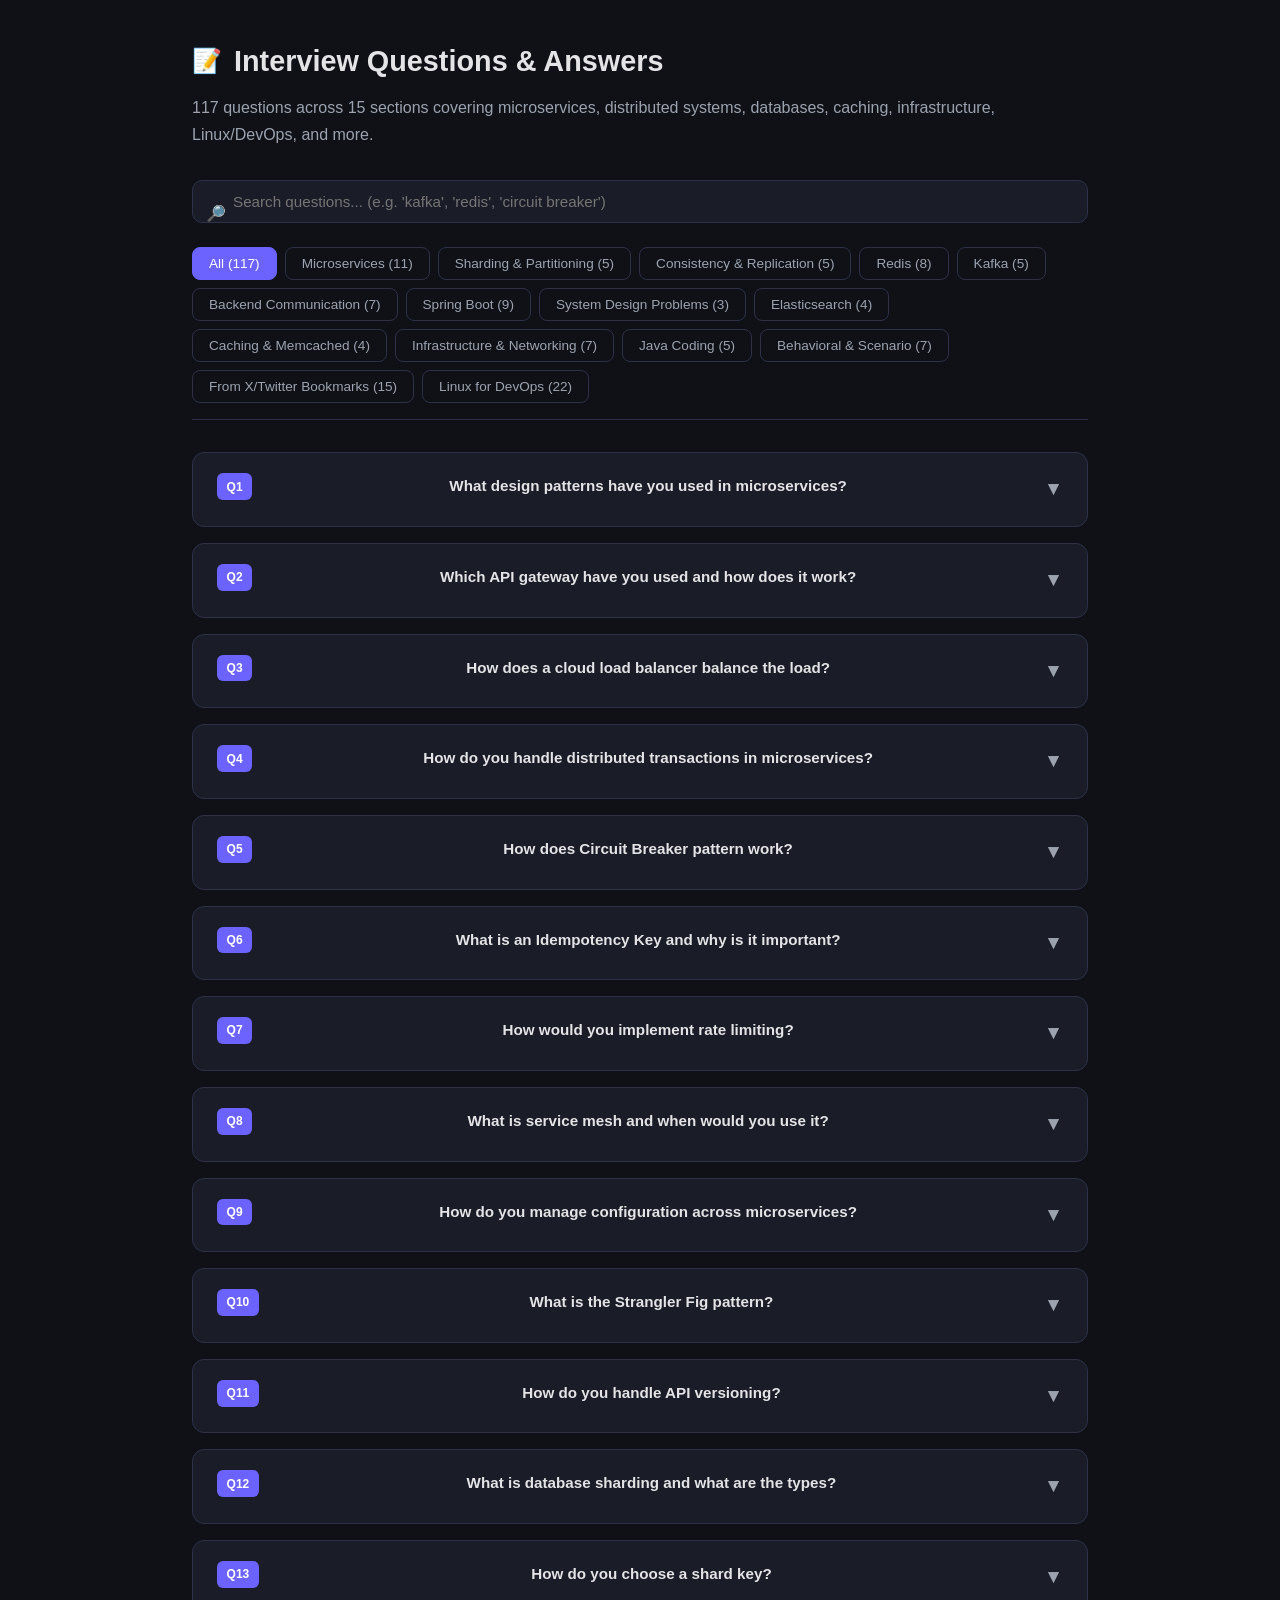
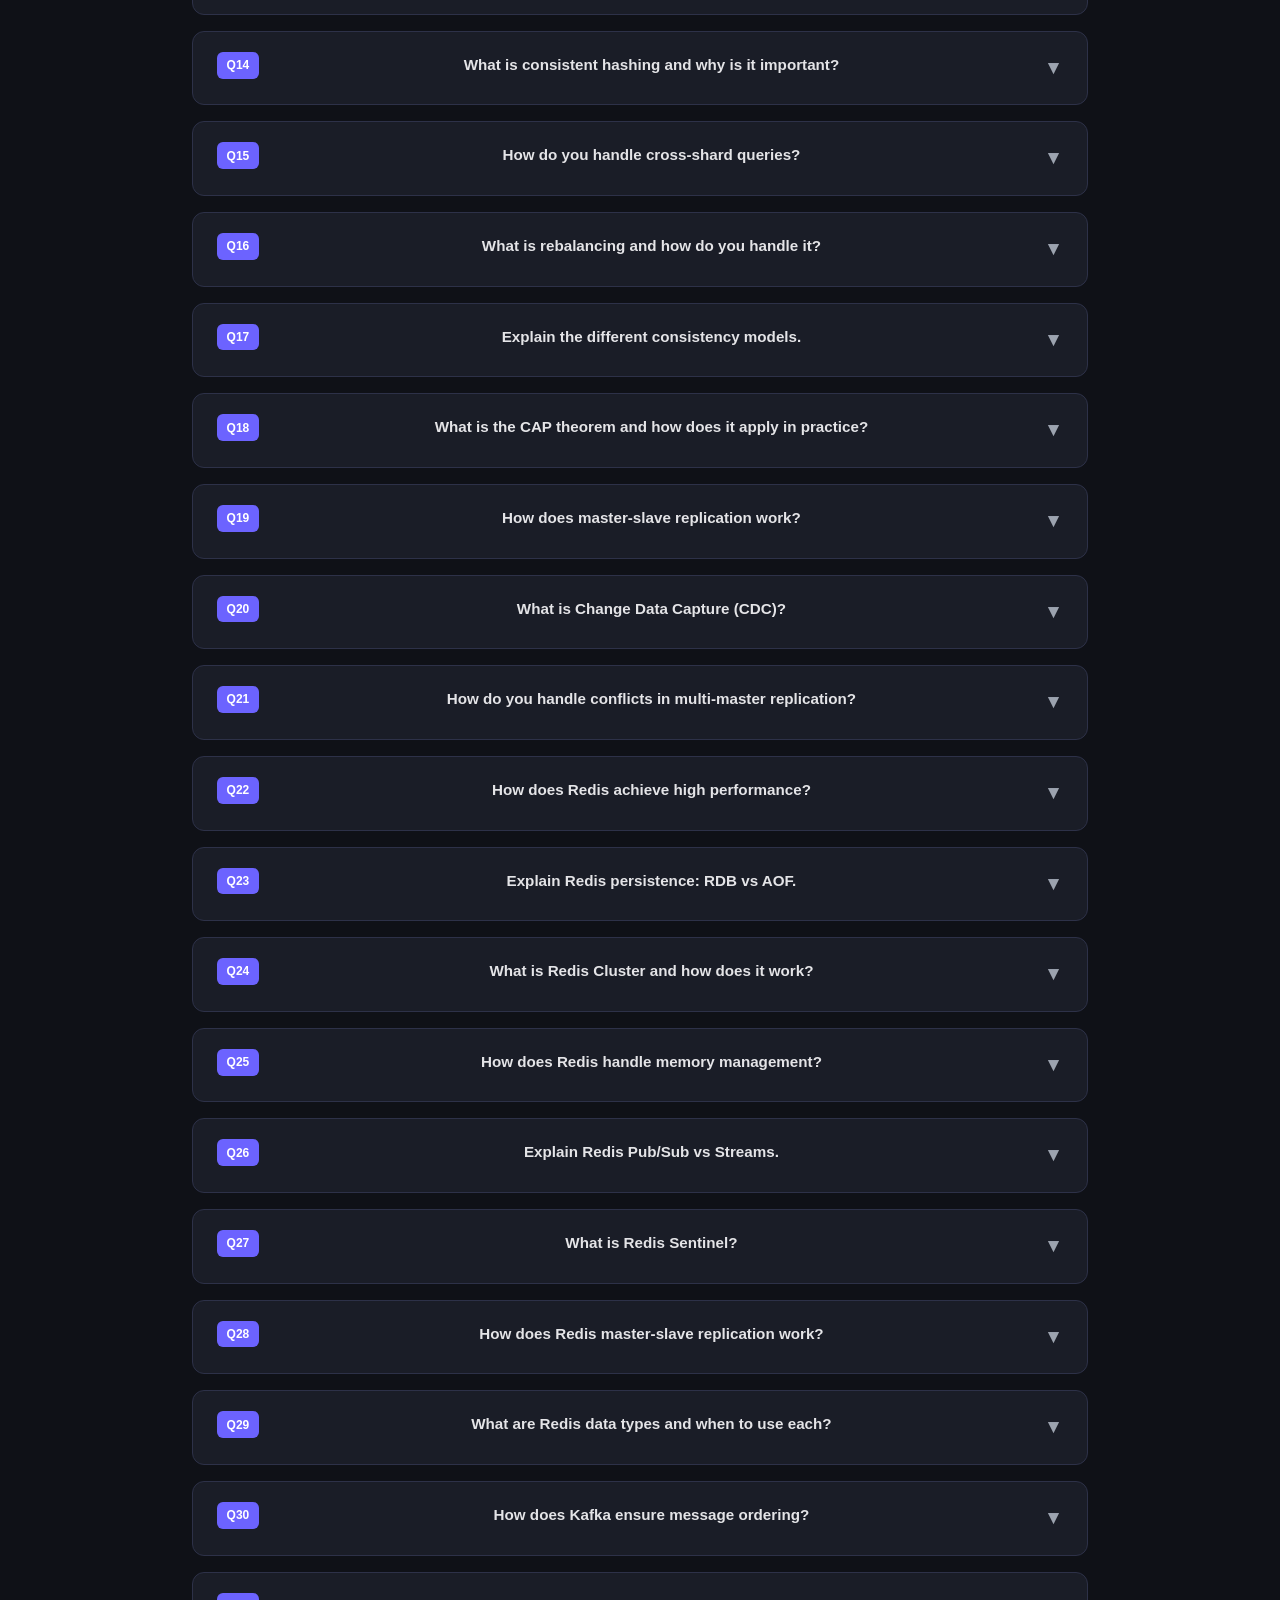
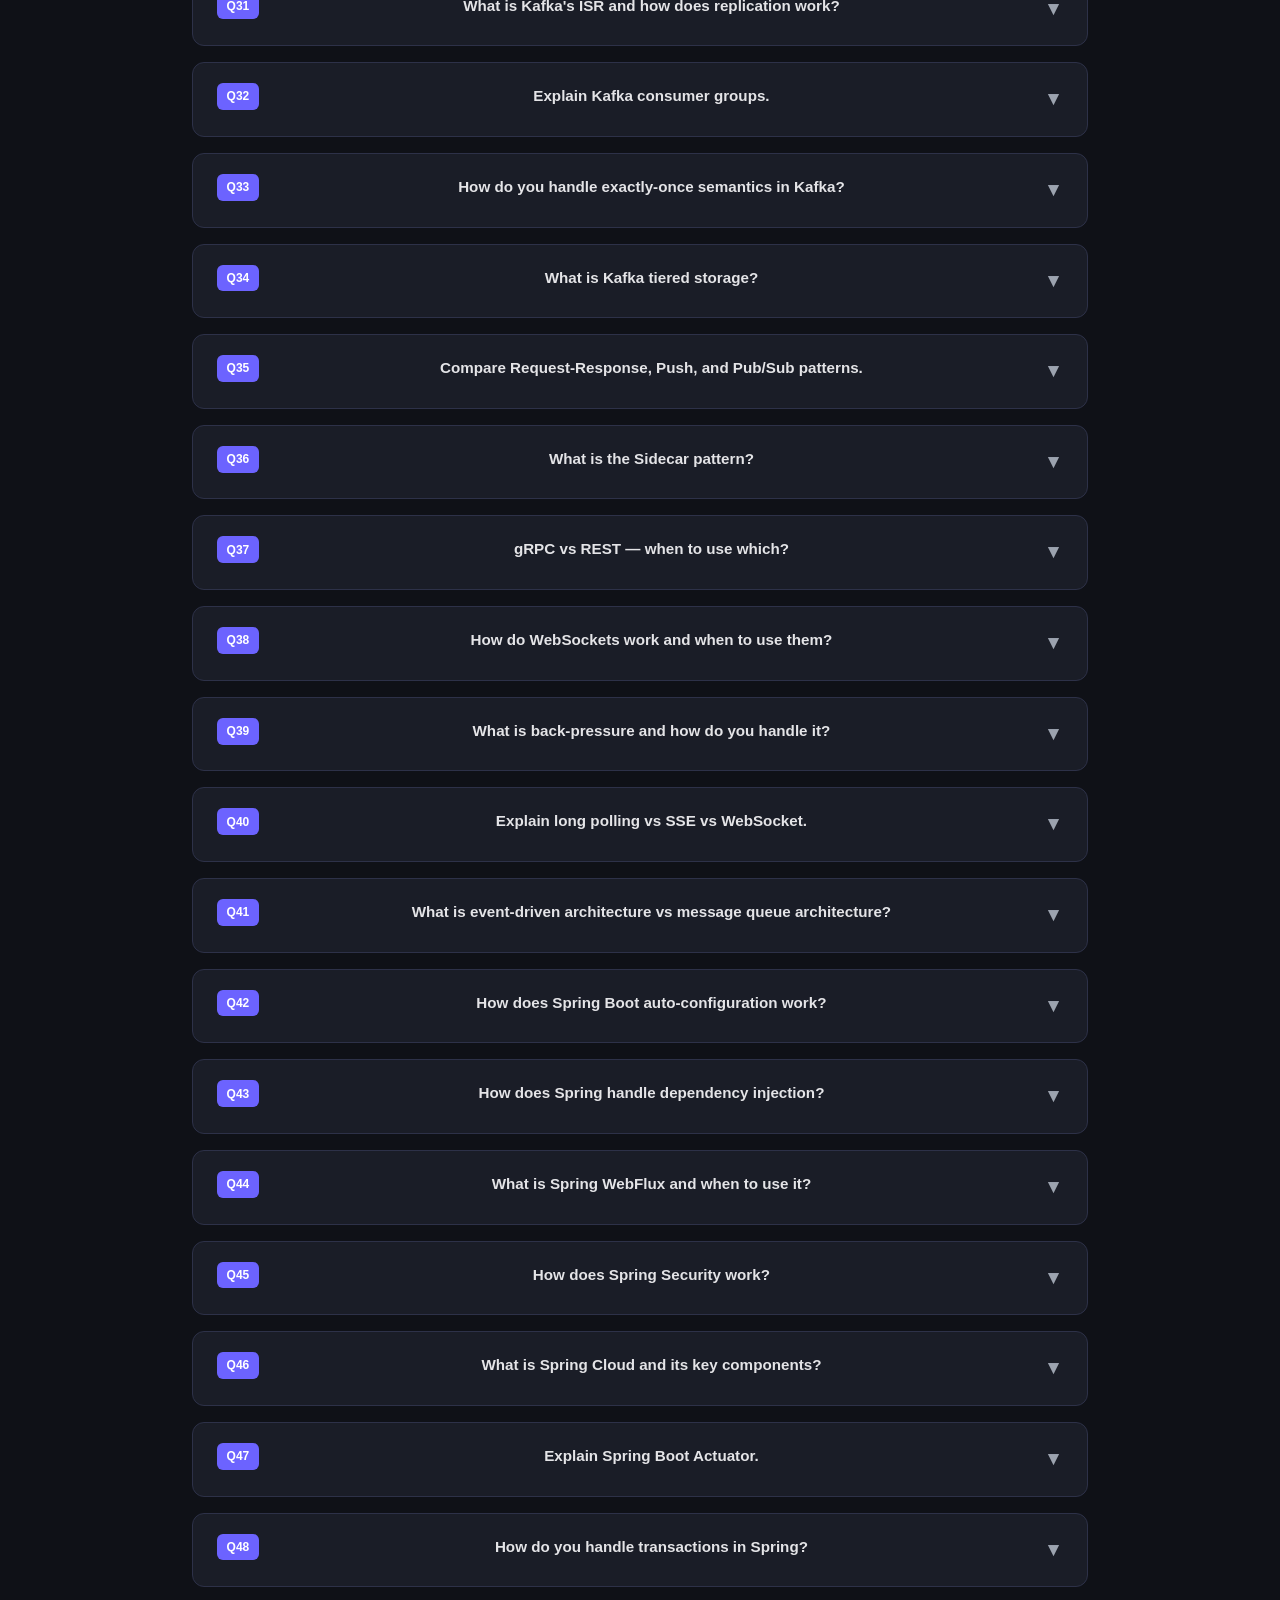
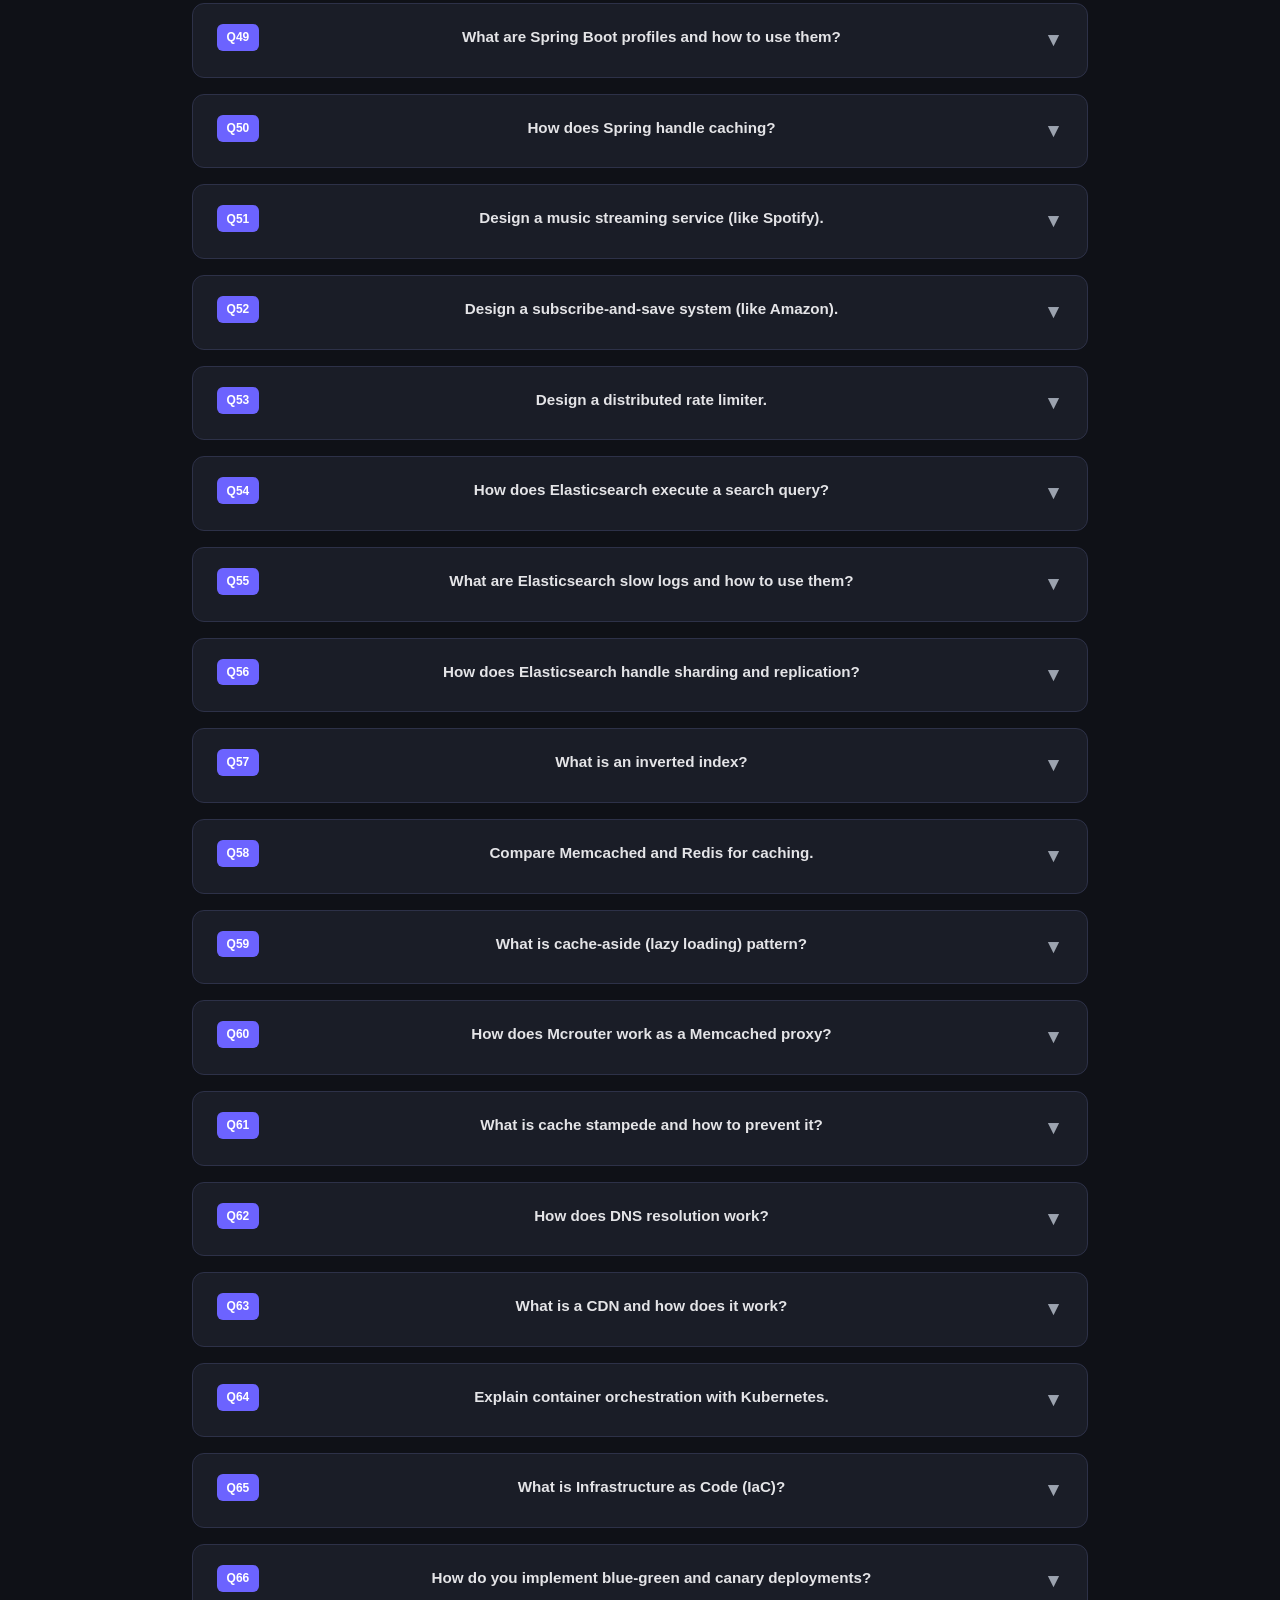
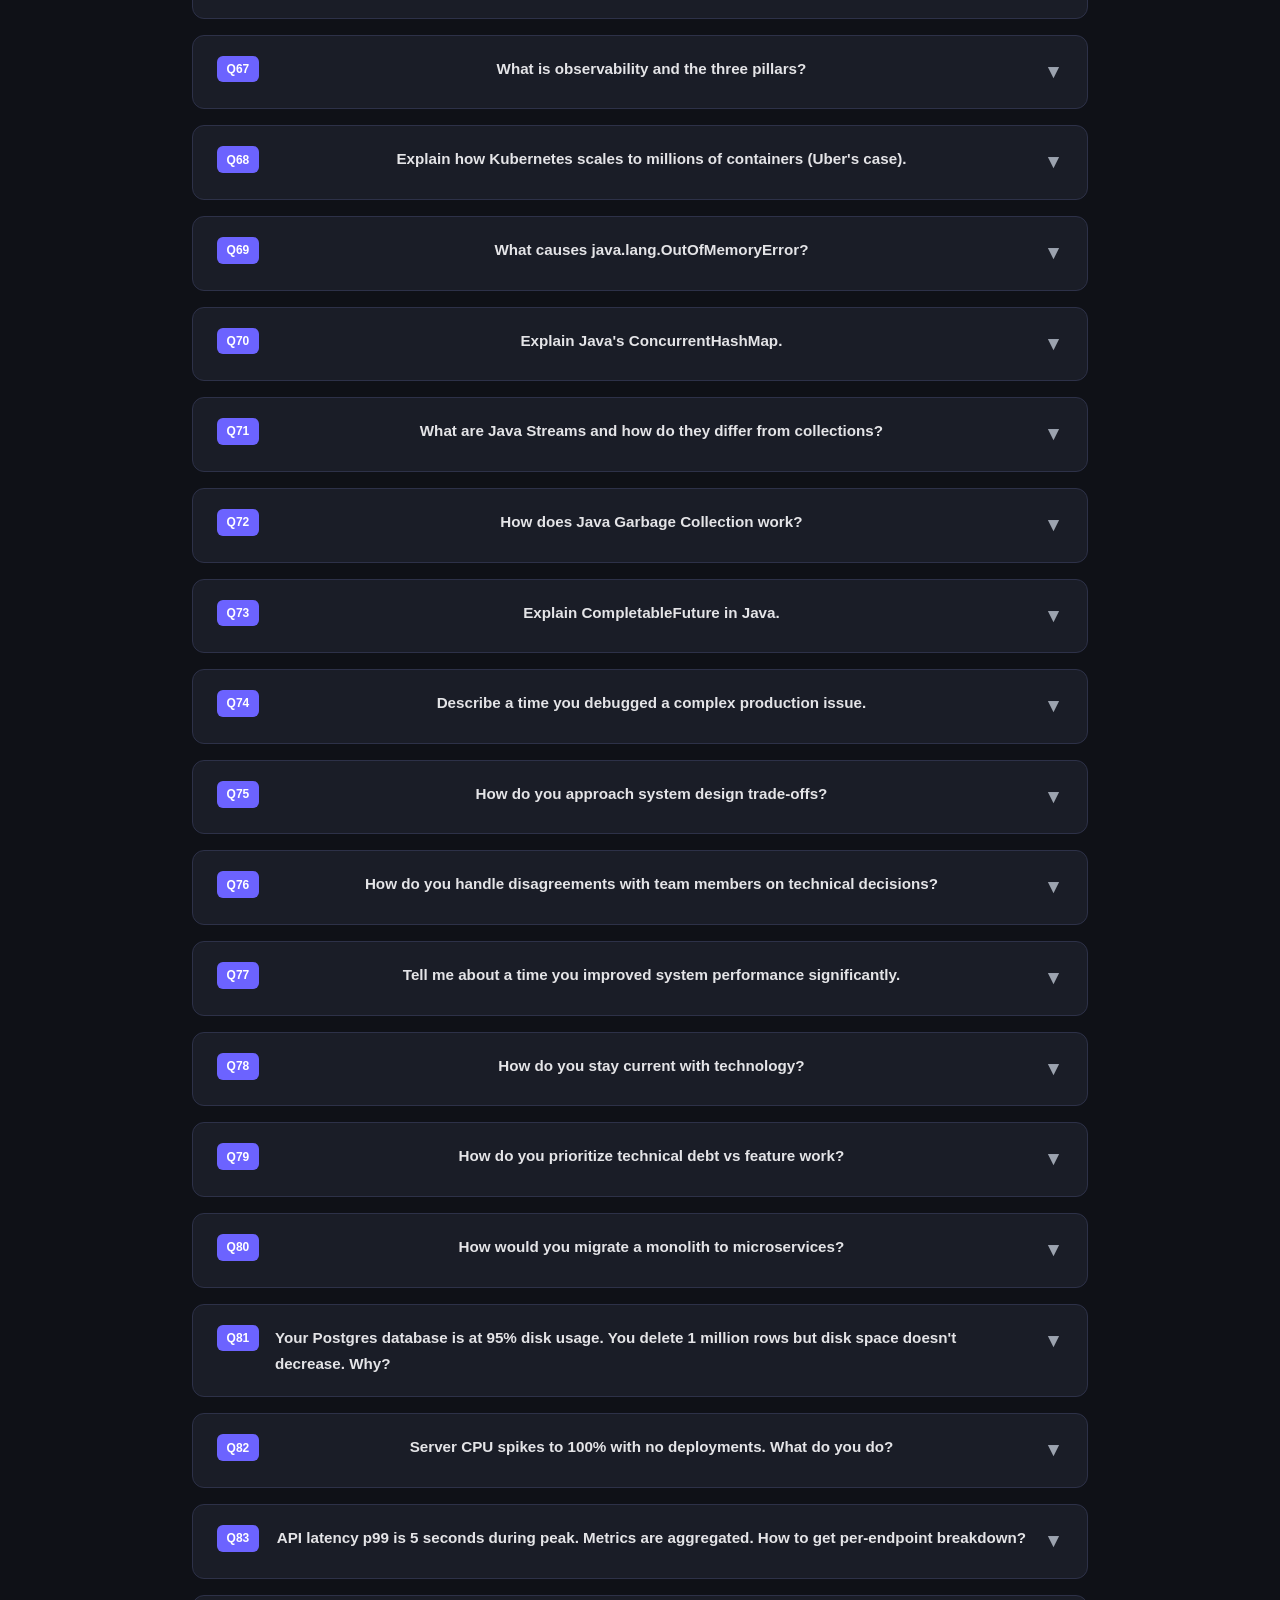
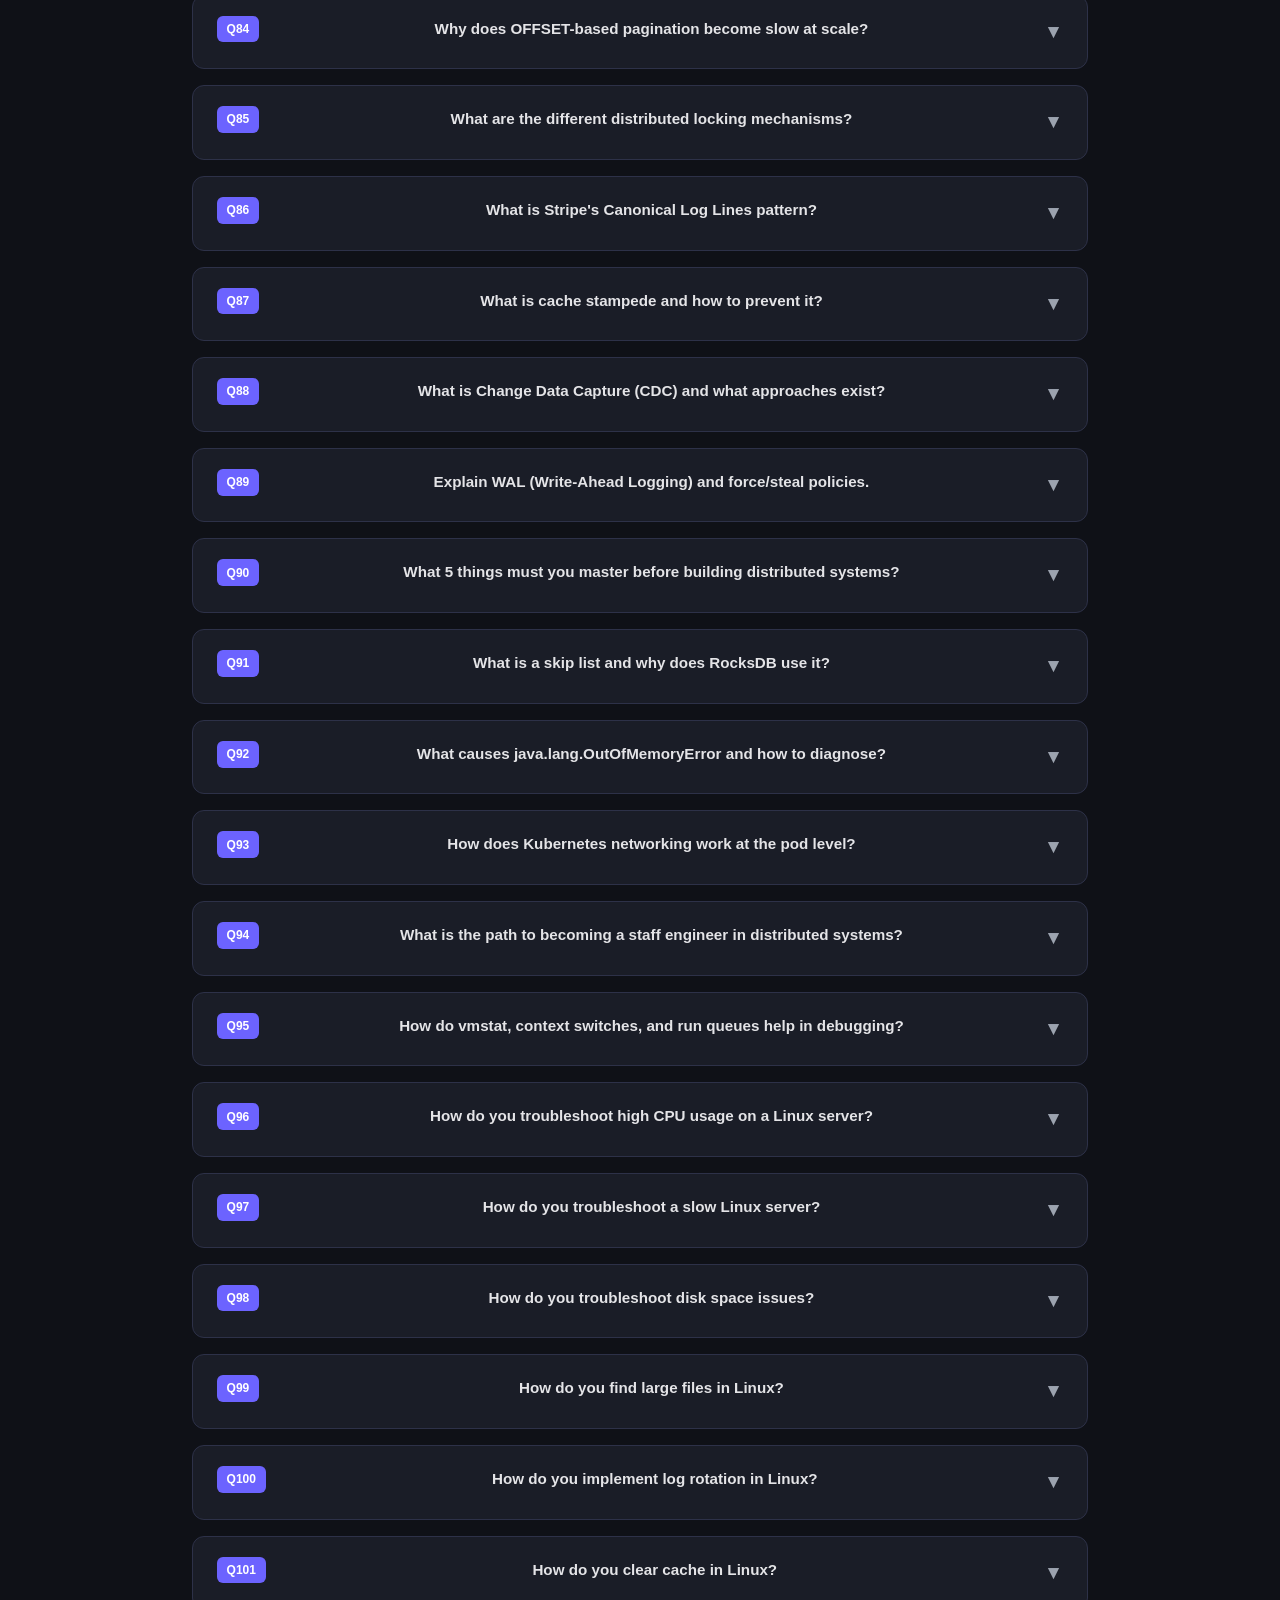
==== commit a52efbb2: "Add Linux for DevOps section - 117 questions total" ====
--- a/index.html
+++ b/index.html
@@ -203,6 +203,59 @@
       color: var(--text-dim); font-size: 1rem;
     }
 
+    /* EXPANDABLE TOPIC CARDS */
+    .topic-card {
+      background: var(--surface); border: 1px solid var(--border);
+      border-radius: 12px; margin-bottom: 1rem; overflow: hidden; transition: border-color 0.2s;
+    }
+    .topic-card:hover { border-color: var(--accent); }
+    .topic-header {
+      padding: 1.25rem 1.5rem; cursor: pointer; display: flex;
+      justify-content: space-between; align-items: center; gap: 1rem;
+      user-select: none;
+    }
+    .topic-header h3 { font-size: 1.05rem; font-weight: 700; display: flex; align-items: center; gap: 0.6rem; margin: 0; }
+    .topic-header .arrow { color: var(--text-dim); transition: transform 0.3s; font-size: 1.2rem; flex-shrink: 0; }
+    .topic-card.open .topic-header .arrow { transform: rotate(180deg); }
+    .topic-body {
+      display: none; padding: 0 1.5rem 1.5rem; border-top: 1px solid var(--border);
+    }
+    .topic-card.open .topic-body { display: block; padding-top: 1.25rem; }
+    .topic-body p { color: var(--text-dim); font-size: 0.9rem; margin-bottom: 0.75rem; }
+    .topic-body ul { color: var(--text-dim); font-size: 0.9rem; margin: 0.5rem 0 1rem 1.25rem; }
+    .topic-body ul li { margin-bottom: 0.4rem; }
+    .topic-body .sub-card {
+      background: var(--surface2); border-radius: 8px; padding: 1rem 1.25rem;
+      margin: 0.75rem 0; border-left: 3px solid var(--accent);
+    }
+    .topic-body .sub-card h4 { font-size: 0.95rem; margin-bottom: 0.5rem; color: var(--text); }
+    .topic-body .formula {
+      background: #111318; border: 1px solid var(--border); border-radius: 8px;
+      padding: 0.75rem 1rem; font-family: 'JetBrains Mono', monospace;
+      font-size: 0.85rem; color: var(--green); margin: 0.5rem 0;
+    }
+    .nines-table {
+      width: 100%; border-collapse: collapse; margin: 0.75rem 0;
+      font-size: 0.85rem;
+    }
+    .nines-table th {
+      background: var(--surface); padding: 0.5rem 0.75rem; text-align: left;
+      color: var(--accent); font-size: 0.78rem; text-transform: uppercase;
+    }
+    .nines-table td {
+      padding: 0.5rem 0.75rem; border-top: 1px solid var(--border); color: var(--text-dim);
+    }
+    .pillar-grid {
+      display: grid; grid-template-columns: repeat(auto-fit, minmax(180px, 1fr)); gap: 0.75rem; margin: 1rem 0;
+    }
+    .pillar-item {
+      background: var(--surface); border: 1px solid var(--border); border-radius: 8px;
+      padding: 0.75rem; text-align: center;
+    }
+    .pillar-item .pillar-icon { font-size: 1.5rem; margin-bottom: 0.25rem; }
+    .pillar-item .pillar-name { font-size: 0.85rem; font-weight: 600; color: var(--text); }
+    .pillar-item .pillar-desc { font-size: 0.75rem; color: var(--text-dim); margin-top: 0.15rem; }
+
     @media (max-width: 768px) {
       .hero h1 { font-size: 2rem; }
       .hero-stats { gap: 1.5rem; }
@@ -219,6 +272,7 @@
     <div class="nav-links">
       <a href="#questions">Questions</a>
       <a href="#kernel">Kernel Concepts</a>
+      <a href="#distributed">Distributed</a>
       <a href="#debugging">Debugging</a>
       <a href="#commands">Commands</a>
     </div>
@@ -229,8 +283,8 @@
   <h1>Interview <span>Q&A</span> Prep</h1>
   <p>Backend Engineering, Distributed Systems &amp; Infrastructure — curated from Obsidian notes and X/Twitter tech bookmarks.</p>
   <div class="hero-stats">
-    <div class="stat"><div class="stat-num">95</div><div class="stat-label">Questions</div></div>
-    <div class="stat"><div class="stat-num">14</div><div class="stat-label">Sections</div></div>
+    <div class="stat"><div class="stat-num">117</div><div class="stat-label">Questions</div></div>
+    <div class="stat"><div class="stat-num">15</div><div class="stat-label">Sections</div></div>
     <div class="stat"><div class="stat-num">4</div><div class="stat-label">Kernel Pillars</div></div>
     <div class="stat"><div class="stat-num">5</div><div class="stat-label">Debug Commands</div></div>
   </div>
@@ -396,10 +450,308 @@
   </div>
 </section>
 
+<!-- ==================== DISTRIBUTED SYSTEMS & NETWORKING ==================== -->
+<section class="section" id="distributed">
+  <div class="section-title"><span class="icon">🌐</span> Distributed Systems &amp; Networking Deep Dive</div>
+  <p class="section-desc">How networks actually work, how distributed systems fail, how to debug production issues, and how to design for 99.99% uptime. Click each topic to expand.</p>
+
+  <!-- TOPIC 1: Networking Fundamentals -->
+  <div class="topic-card" onclick="this.classList.toggle('open')">
+    <div class="topic-header">
+      <h3><span class="badge badge-net">Network</span> Networking Fundamentals for Backend Engineers</h3>
+      <span class="arrow">▼</span>
+    </div>
+    <div class="topic-body">
+      <p>Every API call, database query, and cache lookup traverses the network stack. Understanding it lets you diagnose latency that has nothing to do with your code.</p>
+
+      <div class="sub-card">
+        <h4>The Request Lifecycle</h4>
+        <p>When your service calls another service, this is what actually happens:</p>
+        <div class="chain">
+          <span class="chain-step">DNS Resolve</span><span class="chain-arrow">→</span>
+          <span class="chain-step">TCP Handshake</span><span class="chain-arrow">→</span>
+          <span class="chain-step">TLS Handshake</span><span class="chain-arrow">→</span>
+          <span class="chain-step">Send Request</span><span class="chain-arrow">→</span>
+          <span class="chain-step">Server Processing</span><span class="chain-arrow">→</span>
+          <span class="chain-step">Response</span>
+        </div>
+        <p>DNS can add 1-100ms. TCP handshake = 1 RTT. TLS = 1-2 more RTTs. That's 3-4 round trips before any data flows. This is why <strong>connection pooling</strong> and <strong>HTTP/2 multiplexing</strong> matter so much.</p>
+      </div>
+
+      <div class="sub-card">
+        <h4>TCP vs UDP — When and Why</h4>
+        <p><strong>TCP:</strong> Reliable, ordered delivery. 3-way handshake, flow control, congestion control. Use for: APIs, databases, file transfers.</p>
+        <p><strong>UDP:</strong> Fire-and-forget. No handshake, no guarantees. Use for: DNS, video streaming, real-time gaming, service discovery (mDNS).</p>
+        <p><strong>Key TCP concepts for debugging:</strong></p>
+        <ul>
+          <li><strong>SYN backlog:</strong> Queue of half-open connections. If full → new connections dropped</li>
+          <li><strong>Accept backlog:</strong> Queue of fully established but unaccepted connections. If full → client sees timeouts</li>
+          <li><strong>TIME_WAIT:</strong> Socket stays reserved for 2*MSL (~60s) after close. Too many = port exhaustion</li>
+          <li><strong>Nagle's Algorithm:</strong> Buffers small packets to reduce overhead. Can add latency — disable with TCP_NODELAY for low-latency apps</li>
+        </ul>
+      </div>
+
+      <div class="sub-card">
+        <h4>DNS — The Silent Bottleneck</h4>
+        <p>DNS resolution happens on every new connection (unless cached). Problems:</p>
+        <ul>
+          <li><strong>TTL too low:</strong> Frequent lookups, higher latency. TTL too high: slow failover</li>
+          <li><strong>DNS provider outage:</strong> Your entire system goes down even though your servers are fine</li>
+          <li><strong>Resolution inside containers:</strong> CoreDNS/kube-dns can become a bottleneck in Kubernetes</li>
+        </ul>
+        <div class="formula">dig +trace example.com  # Trace full DNS resolution path
+ss -s                    # Check connection states (TIME_WAIT, ESTABLISHED)
+sysctl net.ipv4.tcp_max_syn_backlog  # Check SYN queue size</div>
+      </div>
+
+      <div class="sub-card">
+        <h4>Load Balancing — L4 vs L7</h4>
+        <p><strong>L4 (Transport):</strong> Routes based on IP:port. Fast, no request inspection. Examples: AWS NLB, HAProxy in TCP mode.</p>
+        <p><strong>L7 (Application):</strong> Routes based on HTTP headers, path, cookies. Can do sticky sessions, A/B routing. Examples: AWS ALB, Nginx, Envoy.</p>
+        <p><strong>When to use which:</strong> L4 for raw throughput (databases, gRPC). L7 for HTTP routing, canary deploys, header-based routing.</p>
+      </div>
+    </div>
+  </div>
+
+  <!-- TOPIC 2: How Distributed Systems Work -->
+  <div class="topic-card" onclick="this.classList.toggle('open')">
+    <div class="topic-header">
+      <h3><span class="badge badge-cpu">Systems</span> How Distributed Systems Actually Work</h3>
+      <span class="arrow">▼</span>
+    </div>
+    <div class="topic-body">
+      <p>A distributed system is a group of computers working together that appears as a single system to end users. The hard part: they fail independently and can't agree on time.</p>
+
+      <div class="sub-card">
+        <h4>The 8 Fallacies of Distributed Computing</h4>
+        <p>Every architect eventually learns these the hard way:</p>
+        <ul>
+          <li>The network is <strong>NOT</strong> reliable (packets drop, connections reset)</li>
+          <li>Latency is <strong>NOT</strong> zero (cross-region calls = 50-200ms)</li>
+          <li>Bandwidth is <strong>NOT</strong> infinite (large payloads cause backpressure)</li>
+          <li>The network is <strong>NOT</strong> secure (encrypt everything in transit)</li>
+          <li>Topology <strong>DOES</strong> change (servers come and go, IPs change)</li>
+          <li>There is <strong>NOT</strong> one administrator (multiple teams, cloud providers)</li>
+          <li>Transport cost is <strong>NOT</strong> zero (serialization, compression, bandwidth fees)</li>
+          <li>The network is <strong>NOT</strong> homogeneous (mixed hardware, protocols, versions)</li>
+        </ul>
+      </div>
+
+      <div class="sub-card">
+        <h4>Consensus — How Nodes Agree</h4>
+        <p>The fundamental problem: how do N nodes agree on a value when some may crash or lose messages?</p>
+        <p><strong>Raft:</strong> Leader-based consensus. Leader receives writes, replicates to followers, commits when majority ACKs. Used by: etcd, CockroachDB, Consul.</p>
+        <p><strong>Paxos:</strong> More theoretical, harder to implement. Proposers → Acceptors → Learners. Used by: Google Spanner (Multi-Paxos).</p>
+        <p><strong>ZAB (ZooKeeper Atomic Broadcast):</strong> Similar to Raft but optimized for ZooKeeper's primary-backup model.</p>
+        <p><strong>Key insight:</strong> Consensus requires a <em>majority quorum</em> (N/2 + 1). In a 5-node cluster, 3 must agree. This means you can tolerate 2 failures.</p>
+      </div>
+
+      <div class="sub-card">
+        <h4>Replication Strategies</h4>
+        <p><strong>Synchronous:</strong> Writer waits for all/majority replicas to ACK. Strong consistency, higher latency. Example: Raft-based systems.</p>
+        <p><strong>Asynchronous:</strong> Writer gets ACK immediately, replicas catch up later. Lower latency, risk of data loss. Example: MySQL async replication.</p>
+        <p><strong>Semi-synchronous:</strong> Writer waits for at least 1 replica to ACK. Balance of safety and speed. Example: MySQL semi-sync.</p>
+        <p><strong>Quorum-based:</strong> W + R > N ensures overlap between writes and reads. DynamoDB, Cassandra use this. W=2, R=2, N=3 gives strong consistency.</p>
+      </div>
+
+      <div class="sub-card">
+        <h4>Partitioning & Sharding Patterns</h4>
+        <p><strong>Hash partitioning:</strong> hash(key) % N — even distribution but range queries hit all partitions.</p>
+        <p><strong>Range partitioning:</strong> Key ranges map to partitions — great for range queries but risk of hotspots.</p>
+        <p><strong>Consistent hashing:</strong> Virtual ring with virtual nodes. Adding/removing nodes only moves K/N keys. Used by DynamoDB, Cassandra.</p>
+        <p><strong>The hot partition problem:</strong> One celebrity user's data gets hammered. Fix: add randomness to key (key + random_suffix), then scatter-gather on read.</p>
+      </div>
+    </div>
+  </div>
+
+  <!-- TOPIC 3: Debugging Production Issues -->
+  <div class="topic-card" onclick="this.classList.toggle('open')">
+    <div class="topic-header">
+      <h3><span class="badge badge-cpu">Debug</span> Debugging Production Issues in Distributed Systems</h3>
+      <span class="arrow">▼</span>
+    </div>
+    <div class="topic-body">
+      <p>Production debugging in distributed systems is fundamentally different from debugging a monolith. The bug might not even be in your service.</p>
+
+      <div class="sub-card">
+        <h4>The 3 Pillars of Observability</h4>
+        <div class="pillar-grid">
+          <div class="pillar-item"><div class="pillar-icon">📊</div><div class="pillar-name">Metrics</div><div class="pillar-desc">Aggregated numbers over time (latency p50/p99, error rates, throughput)</div></div>
+          <div class="pillar-item"><div class="pillar-icon">📝</div><div class="pillar-name">Logs</div><div class="pillar-desc">Discrete events with context (structured JSON logs, canonical log lines)</div></div>
+          <div class="pillar-item"><div class="pillar-icon">🔗</div><div class="pillar-name">Traces</div><div class="pillar-desc">Request path across services (Jaeger, Zipkin, Datadog APM)</div></div>
+        </div>
+        <p><strong>Canonical Log Lines (Stripe pattern):</strong> One structured log per request at the boundary of each service. Contains: request_id, user_id, duration_ms, status, upstream latencies. Makes debugging 10x easier — grep for a request_id and see the entire journey.</p>
+      </div>
+
+      <div class="sub-card">
+        <h4>Common Production Failure Patterns</h4>
+        <p><strong>1. Cascading Failures:</strong> Service A → B → C. If C is slow, B's thread pool fills up, then A's. Fix: circuit breakers, timeouts, bulkheads.</p>
+        <p><strong>2. Thundering Herd:</strong> Cache expires → 1000 requests hit database simultaneously. Fix: cache stampede prevention (locking, probabilistic early expiry).</p>
+        <p><strong>3. Retry Storms:</strong> Service fails → all clients retry simultaneously → 3x the load. Fix: exponential backoff with jitter, retry budgets.</p>
+        <p><strong>4. Memory Leaks:</strong> Gradual increase in memory → OOM kill → restart → leak again. Fix: heap dumps, profiling, track object allocations.</p>
+        <p><strong>5. Clock Skew:</strong> Different servers have different times → event ordering breaks, tokens expire prematurely. Fix: NTP, use logical clocks (vector clocks, Lamport timestamps).</p>
+        <p><strong>6. Split Brain:</strong> Network partition makes both sides think they're the leader. Fix: fencing tokens, quorum-based leader election.</p>
+      </div>
+
+      <div class="sub-card">
+        <h4>The Systematic Debug Flow</h4>
+        <div class="chain">
+          <span class="chain-step">1. Alert fires</span><span class="chain-arrow">→</span>
+          <span class="chain-step">2. Check dashboards</span><span class="chain-arrow">→</span>
+          <span class="chain-step">3. Narrow scope</span><span class="chain-arrow">→</span>
+          <span class="chain-step">4. Check dependencies</span><span class="chain-arrow">→</span>
+          <span class="chain-step">5. Read logs/traces</span><span class="chain-arrow">→</span>
+          <span class="chain-step">6. Form hypothesis</span><span class="chain-arrow">→</span>
+          <span class="chain-step">7. Fix & verify</span>
+        </div>
+        <p><strong>Step 3 is critical:</strong> Is it one host or all? One region or all? One endpoint or all? Correlate with deployments (<code>git log --since="1 hour ago"</code>). If it's one host → hardware/config. If all → code change or upstream dependency.</p>
+      </div>
+
+      <div class="sub-card">
+        <h4>Latency Debugging Checklist</h4>
+        <div class="formula">1. Check p50 vs p99 — if p99 is 10x p50, you have tail latency
+2. Check GC pauses — Java: -XX:+PrintGCDetails, Go: GODEBUG=gctrace=1
+3. Check connection pool — exhausted pools cause queueing
+4. Check thread pool — full pools = requests waiting in queue
+5. Check downstream dependencies — trace the slowest span
+6. Check network — ss -ti for retransmits, ping for RTT
+7. Check disk — iostat -x for await, %util
+8. Check DNS — dig timing, check resolution cache TTLs</div>
+      </div>
+    </div>
+  </div>
+
+  <!-- TOPIC 4: Designing for 99.99% Uptime -->
+  <div class="topic-card" onclick="this.classList.toggle('open')">
+    <div class="topic-header">
+      <h3><span class="badge badge-mem">Design</span> Designing for 99.99% Uptime</h3>
+      <span class="arrow">▼</span>
+    </div>
+    <div class="topic-body">
+      <p>99.99% uptime (four nines) means less than 52.6 minutes of downtime per year. Every architectural decision must be made with failure in mind.</p>
+
+      <div class="sub-card">
+        <h4>The Nines — What They Actually Mean</h4>
+        <table class="nines-table">
+          <thead><tr><th>Availability</th><th>Downtime/Year</th><th>Downtime/Month</th><th>Downtime/Week</th></tr></thead>
+          <tbody>
+            <tr><td><strong>99%</strong> (two nines)</td><td>3.65 days</td><td>7.3 hours</td><td>1.68 hours</td></tr>
+            <tr><td><strong>99.9%</strong> (three nines)</td><td>8.76 hours</td><td>43.8 min</td><td>10.1 min</td></tr>
+            <tr><td><strong>99.99%</strong> (four nines)</td><td>52.6 min</td><td>4.38 min</td><td>1.01 min</td></tr>
+            <tr><td><strong>99.999%</strong> (five nines)</td><td>5.26 min</td><td>26.3 sec</td><td>6.05 sec</td></tr>
+          </tbody>
+        </table>
+        <p><strong>Compound availability:</strong> If Service A (99.99%) calls Service B (99.99%), combined availability = 99.99% × 99.99% = 99.98%. More dependencies = lower availability. This is why reducing the critical path matters.</p>
+        <div class="formula">Combined = A₁ × A₂ × A₃ × ... × Aₙ
+With redundancy: 1 - (1 - A)ⁿ
+Example: Two 99% servers in active-active = 1 - (0.01)² = 99.99%</div>
+      </div>
+
+      <div class="sub-card">
+        <h4>The 7 Pillars of High Availability</h4>
+        <div class="pillar-grid">
+          <div class="pillar-item"><div class="pillar-icon">🔄</div><div class="pillar-name">Redundancy</div><div class="pillar-desc">No single points of failure</div></div>
+          <div class="pillar-item"><div class="pillar-icon">⚡</div><div class="pillar-name">Failover</div><div class="pillar-desc">Automatic recovery in seconds</div></div>
+          <div class="pillar-item"><div class="pillar-icon">📊</div><div class="pillar-name">Monitoring</div><div class="pillar-desc">Detect before users notice</div></div>
+          <div class="pillar-item"><div class="pillar-icon">🛡️</div><div class="pillar-name">Isolation</div><div class="pillar-desc">Blast radius containment</div></div>
+          <div class="pillar-item"><div class="pillar-icon">🔁</div><div class="pillar-name">Graceful Degradation</div><div class="pillar-desc">Partial function > total failure</div></div>
+          <div class="pillar-item"><div class="pillar-icon">🚀</div><div class="pillar-name">Safe Deployments</div><div class="pillar-desc">Canary, blue-green, rollback</div></div>
+          <div class="pillar-item"><div class="pillar-icon">🔥</div><div class="pillar-name">Chaos Engineering</div><div class="pillar-desc">Test failures in production</div></div>
+        </div>
+      </div>
+
+      <div class="sub-card">
+        <h4>Redundancy Patterns</h4>
+        <p><strong>Active-Active:</strong> All instances serve traffic. Load balanced. No failover delay. Example: web servers behind ALB.</p>
+        <p><strong>Active-Passive:</strong> Standby takes over on failure. Brief failover delay (seconds). Example: RDS Multi-AZ.</p>
+        <p><strong>Multi-Region:</strong> Replicate across AWS regions. Handles entire region failures. Complexity: data replication lag, DNS failover latency.</p>
+        <p><strong>Cell-Based Architecture:</strong> Divide users into independent cells. Failure in cell-1 doesn't affect cell-2. Used by: AWS (availability zones), Slack (per-workspace isolation).</p>
+      </div>
+
+      <div class="sub-card">
+        <h4>Graceful Degradation Strategies</h4>
+        <p>When things go wrong, serve reduced functionality instead of erroring out:</p>
+        <ul>
+          <li><strong>Feature flags:</strong> Disable expensive features under load (recommendations, analytics)</li>
+          <li><strong>Read-only mode:</strong> When writes fail, still serve cached/stale reads</li>
+          <li><strong>Static fallback:</strong> Serve cached HTML when backend is down (e.g., e-commerce product pages)</li>
+          <li><strong>Circuit breakers:</strong> Stop calling failing dependencies, return fallback/cached data</li>
+          <li><strong>Load shedding:</strong> Reject low-priority requests to protect critical ones (HTTP 503 + Retry-After)</li>
+          <li><strong>Timeout budgets:</strong> Allocate total request budget (e.g., 500ms) across dependencies. If 300ms spent on service A, only 200ms left for service B</li>
+        </ul>
+      </div>
+
+      <div class="sub-card">
+        <h4>Safe Deployment Practices</h4>
+        <p>Most outages are caused by deployments. Deploy like you expect it to fail:</p>
+        <p><strong>Canary deploy:</strong> Route 1-5% traffic to new version. Monitor error rates and latency for 15-30 min. If good → gradually increase. If bad → instant rollback.</p>
+        <p><strong>Blue-Green deploy:</strong> Two identical environments. Switch traffic atomically via load balancer. Rollback = switch back.</p>
+        <p><strong>Feature flags:</strong> Deploy code without activating it. Enable per-user, per-region, or percentage-based. Decouple deploy from release.</p>
+        <div class="formula">Deploy checklist for 4-nines:
+1. Pre-deploy: Run integration tests, check dependency health
+2. Deploy to canary (1-5% traffic)
+3. Monitor: error rate, p99 latency, business metrics (15 min)
+4. Gradual rollout: 25% → 50% → 100% with bake time
+5. Post-deploy: Monitor for 1 hour, keep rollback ready</div>
+      </div>
+
+      <div class="sub-card">
+        <h4>Data Layer High Availability</h4>
+        <p><strong>Database:</strong> Primary + synchronous replica (RDS Multi-AZ). Read replicas for read scaling. Automated failover < 30 seconds.</p>
+        <p><strong>Cache:</strong> Redis Cluster with replicas per shard. If one node dies, replica promotes automatically. ElastiCache supports Multi-AZ.</p>
+        <p><strong>Message Queue:</strong> Kafka with replication factor 3, min.insync.replicas=2. Can lose 1 broker without data loss or downtime.</p>
+        <p><strong>Object Storage:</strong> S3 gives 99.999999999% (11 nines) durability. Cross-region replication for disaster recovery.</p>
+      </div>
+    </div>
+  </div>
+
+  <!-- TOPIC 5: Service Communication Patterns -->
+  <div class="topic-card" onclick="this.classList.toggle('open')">
+    <div class="topic-header">
+      <h3><span class="badge badge-net">Patterns</span> Service Communication &amp; Resilience Patterns</h3>
+      <span class="arrow">▼</span>
+    </div>
+    <div class="topic-body">
+      <p>How services talk to each other determines how your system behaves under failure.</p>
+
+      <div class="sub-card">
+        <h4>Synchronous vs Asynchronous Communication</h4>
+        <p><strong>Sync (HTTP/gRPC):</strong> Request-response. Caller blocks until response. Simple but creates tight coupling. If downstream dies, caller fails.</p>
+        <p><strong>Async (Message Queues):</strong> Fire-and-forget via Kafka, RabbitMQ, SQS. Decouples services. Downstream can be slow/down without affecting caller. Trade-off: eventual consistency, harder debugging.</p>
+        <p><strong>Rule of thumb:</strong> Use sync for queries (need immediate answer). Use async for commands (fire-and-forget, process later).</p>
+      </div>
+
+      <div class="sub-card">
+        <h4>gRPC vs REST vs GraphQL</h4>
+        <p><strong>REST:</strong> HTTP/JSON, human-readable, universal. Use for: public APIs, CRUD operations, browser clients.</p>
+        <p><strong>gRPC:</strong> HTTP/2, Protobuf binary, strongly typed. Use for: internal service-to-service, streaming, low-latency. 5-10x faster serialization than JSON.</p>
+        <p><strong>GraphQL:</strong> Single endpoint, client specifies data shape. Use for: mobile apps (reduce over-fetching), BFF (backend-for-frontend). Watch out: N+1 query problems, caching complexity.</p>
+      </div>
+
+      <div class="sub-card">
+        <h4>Resilience Patterns for Production</h4>
+        <p><strong>Timeouts:</strong> Always set them. Connect timeout (fast, ~1s) + read timeout (slower, ~5s). Never use infinite timeouts.</p>
+        <p><strong>Retries with exponential backoff:</strong> base_delay × 2^attempt + random_jitter. Cap at max_retries. Add jitter to prevent thundering herd.</p>
+        <p><strong>Circuit Breaker:</strong> CLOSED → OPEN (after N failures) → HALF-OPEN (test with few requests) → CLOSED (if tests pass).</p>
+        <p><strong>Bulkhead:</strong> Isolate thread pools per dependency. If service-A's pool is full, service-B calls still work.</p>
+        <p><strong>Idempotency:</strong> Make every operation safe to retry. Use idempotency keys for mutations. Critical for payment flows.</p>
+        <div class="formula">Retry with jitter:
+delay = min(base_delay * 2^attempt, max_delay) + random(0, base_delay)
+
+Circuit breaker config:
+- failure_threshold: 5 failures in 60s → OPEN
+- open_duration: 30s → try HALF-OPEN
+- half_open_requests: 3 → if all pass → CLOSED</div>
+      </div>
+    </div>
+  </div>
+
+</section>
+
 <!-- ==================== INTERVIEW QUESTIONS ==================== -->
 <section class="section" id="questions">
   <div class="section-title"><span class="icon">📝</span> Interview Questions &amp; Answers</div>
-  <p class="section-desc">95 questions across 14 sections covering microservices, distributed systems, databases, caching, infrastructure, and more.</p>
+  <p class="section-desc">117 questions across 15 sections covering microservices, distributed systems, databases, caching, infrastructure, Linux/DevOps, and more.</p>
 
   <div class="search-wrap">
     <span class="search-icon">🔎</span>
@@ -541,6 +893,30 @@
     { q: "What is the path to becoming a staff engineer in distributed systems?", a: "(1) Master one backend language deeply. (2) Go deep on fundamentals — networking, OS, concurrency, storage engines, consensus. (3) Build real systems — rate limiter, job queue, distributed cache. (4) Learn trade-offs, not definitions. (5) Master observability — logs/metrics/traces. (6) Write design docs — problem, constraints, design, bottlenecks, rollback plan.", tip: "Staff level is less about coding, more about technical judgment and the ability to make the right trade-offs." },
     { q: "How do vmstat, context switches, and run queues help in debugging?", a: "vmstat: r (run queue — threads waiting for CPU), b (blocked on I/O), wa (CPU waiting on disk). If r > cores → CPU contention even without 100% usage. Context switches: CPU saving/loading thread state — too many = overhead. High r with moderate CPU = threads competing for time slots. Combined with top/iostat/ss, gives complete resource picture.", tip: "vmstat's 'r' column is gold — if r >> cores, your threads are starving for CPU time." },
   ]},
+  { id: 15, name: "Linux for DevOps", questions: [
+    { q: "How do you troubleshoot high CPU usage on a Linux server?", a: "Scenario: Production server is slow. Use top/htop to identify the process consuming the most CPU. Then ps -ef | grep <process> to get details. Steps: (1) Identify high CPU process. (2) Get PID. (3) Kill or deprioritize using kill, nice, renice. Check if it's a runaway process, infinite loop, or legitimate load spike.", tip: "Always check if it's user CPU (%us) or system CPU (%sy) — system CPU means kernel work like I/O or context switching.", code: "top\nps -ef | grep <process>\nkill -9 <PID>\nrenice +10 <PID>" },
+    { q: "How do you troubleshoot a slow Linux server?", a: "Systematic approach: (1) top — check CPU, memory, load average. (2) free -g — check available memory and swap usage. (3) iostat — check disk I/O wait. (4) df -h — check disk space. (5) du -sh — check directory sizes. (6) Check logs in /var/log for errors. Look at all four resources: CPU, memory, disk, network.", tip: "Don't jump to one tool — systematically check all resources.", code: "top\nfree -g\niostat\ndf -h\ndu -sh *\ntail -f /var/log/syslog" },
+    { q: "How do you troubleshoot disk space issues?", a: "Use df -h to see overall disk usage per mount. Then du -sh * to find which directories are largest. Common culprits: /var/log (logs), /tmp (temp files), Docker images/volumes. Steps: identify large files, clean old logs, archive unused data, set up log rotation to prevent recurrence.", tip: "Don't just delete — find out WHY disk filled up. Often it's unrotated logs or Docker build cache.", code: "df -h\ndu -sh * | sort -rh | head -20" },
+    { q: "How do you find large files in Linux?", a: "Use the find command with -size flag to locate files above a certain size. This is crucial when disk is full and you need to quickly identify what's consuming space.", tip: "Combine with -mtime to find large AND old files that are safe to delete.", code: "find / -type f -size +100M\nfind / -type f -size +100M -exec ls -lh {} \\;" },
+    { q: "How do you implement log rotation in Linux?", a: "When logs are filling /var/log: (1) Compress logs older than 7 days. (2) Delete logs older than 30 days. (3) Automate via cron job or use logrotate. Configure /etc/logrotate.d/ for application-specific rotation with size limits, compression, and retention policies.", tip: "Use logrotate with copytruncate for apps that hold log file handles open.", code: "# /etc/logrotate.d/myapp\n/var/log/myapp/*.log {\n  daily\n  rotate 30\n  compress\n  missingok\n  copytruncate\n}" },
+    { q: "How do you clear cache in Linux?", a: "For package cache: sudo apt clean. For page cache (memory): echo 3 > /proc/sys/vm/drop_caches (drops pagecache, dentries, inodes). For DNS cache: systemd-resolve --flush-caches. Important: dropping page cache in production can cause temporary performance degradation as caches rebuild.", tip: "Dropping page cache in production is usually a bad idea — it forces disk I/O for everything.", code: "sudo apt clean\nsudo sh -c 'echo 3 > /proc/sys/vm/drop_caches'" },
+    { q: "How do you troubleshoot 'permission denied' errors?", a: "Steps: (1) Check file permissions with ls -la. (2) Check file ownership. (3) Make executable if needed: chmod +x script.sh. (4) Check if SELinux/AppArmor is blocking. (5) Check if running as correct user. (6) For directories, ensure execute permission (needed to cd into them).", tip: "If chmod +x doesn't fix it, check SELinux with getenforce and audit logs.", code: "ls -la script.sh\nchmod +x script.sh\nchown user:group script.sh" },
+    { q: "Explain chmod permissions in Linux.", a: "Permissions are represented as three digits for owner, group, others. Each digit is sum of: 4 (read) + 2 (write) + 1 (execute). So 755 = owner rwx (7), group rx (5), others rx (5). 644 = owner rw, group r, others r. Special permissions: setuid (4xxx), setgid (2xxx), sticky bit (1xxx).", tip: "Know common combos: 755 for directories/scripts, 644 for files, 600 for secrets.", code: "chmod 755 script.sh    # rwxr-xr-x\nchmod 644 config.txt   # rw-r--r--\nchmod 600 secret.key   # rw-------" },
+    { q: "How do you troubleshoot SSH connection issues?", a: "Scenario: Unable to SSH into EC2 instance. Checklist: (1) Correct IP address? (2) PEM file permissions (must be 400). (3) Port 22 open in Security Group? (4) systemctl status ssh — is SSH daemon running? (5) Check firewall: ufw status. (6) Check ~/.ssh/authorized_keys on server. (7) Use ssh -v for verbose debugging.", tip: "Most common cause: Security Group doesn't allow port 22 from your IP. Second: wrong PEM file permissions.", code: "chmod 400 key.pem\nssh -v -i key.pem ec2-user@<ip>\nsystemctl status sshd\nufw status" },
+    { q: "How do you troubleshoot 'connection refused' errors?", a: "Scenario: Nginx application not accessible. Steps: (1) systemctl status nginx — is it running? (2) Check logs: /var/log/nginx/error.log. (3) Verify ports: ss -tlnp | grep 80. (4) Check firewall rules. (5) Check ALB/API Gateway configuration. (6) Verify the app behind Nginx is actually listening.", tip: "Connection refused means the port is not open — either service isn't running or firewall is blocking.", code: "systemctl status nginx\ntail -f /var/log/nginx/error.log\nss -tlnp | grep :80\nufw status" },
+    { q: "How do you check and manage service status in Linux?", a: "Use systemctl for service management: status, start, stop, restart, enable (start on boot), disable. For logs: journalctl -u <service> shows service-specific logs. journalctl -f follows live. journalctl --since '1 hour ago' for recent logs.", tip: "journalctl -u nginx --since '5 min ago' is faster than grep-ing through log files.", code: "systemctl status nginx\nsystemctl restart nginx\njournalctl -u nginx -f\njournalctl -u nginx --since '1 hour ago'" },
+    { q: "How do you monitor services automatically and restart them?", a: "Write a bash script that: (1) Checks service status. (2) Restarts if stopped. (3) Logs the action. Schedule with cron. Better alternatives: systemd's Restart=always in unit files, or process managers like supervisord. In containers: Docker restart policies or K8s liveness probes.", tip: "Prefer systemd Restart=always over cron scripts — it's more reliable and immediate.", code: "# In /etc/systemd/system/myapp.service\n[Service]\nRestart=always\nRestartSec=5" },
+    { q: "How do you find and delete old log files?", a: "Use find with -mtime (modification time in days). find /var/log -type f -name '*.log' -mtime +7 finds logs older than 7 days. Add -delete or pipe to xargs rm to remove them. Schedule via cron for automation.", tip: "Always test with find first (without -delete) to verify what will be removed.", code: "find /var/log -type f -name '*.log' -mtime +7\nfind /var/log -type f -name '*.log' -mtime +30 -delete" },
+    { q: "How do you create users in bulk in Linux?", a: "Use a CSV file with usernames and a bash loop. Read the CSV line by line, create users with useradd, set passwords. Can also set groups, home directories, and shells per user.", tip: "Use --disabled-password and force password change on first login for security.", code: "while IFS=, read -r user group; do\n  useradd -m -G \"$group\" \"$user\"\n  echo \"$user:temppass\" | chpasswd\ndone < users.csv" },
+    { q: "How do you check memory and CPU info in Linux?", a: "Memory: free -g (in GB), free -m (in MB). Shows total, used, free, shared, buff/cache, available. CPU cores: nproc. Detailed CPU info: lscpu. /proc/meminfo and /proc/cpuinfo for raw kernel data.", tip: "Remember: 'available' memory is what matters, not 'free' — Linux uses free RAM for page cache.", code: "free -g\nnproc\nlscpu\ncat /proc/meminfo" },
+    { q: "How do you debug shell scripts?", a: "Key flags: set -x (prints each command before executing — debug mode). set -e (exit immediately on error). set -o pipefail (catch errors in piped commands). Combine as set -euxo pipefail at top of script. Also use echo statements and trap for debugging.", tip: "set -euxo pipefail should be at the top of every production bash script.", code: "#!/bin/bash\nset -euxo pipefail\n\n# Your script here..." },
+    { q: "Explain stdin, stdout, stderr and piping in Linux.", a: "Every Linux process has 3 streams: stdin (fd 0, input), stdout (fd 1, output), stderr (fd 2, errors). Piping (|) connects stdout of one command to stdin of another. Redirection: > (stdout to file), 2> (stderr to file), &> (both). Important for scripting and log management.", tip: "Know the difference: cmd > file 2>&1 (both to file) vs cmd 2>&1 | tee file (both to file AND screen).", code: "ps -ef | grep nginx          # pipe stdout\ncmd > output.log 2>&1        # redirect both\ncmd 2>/dev/null              # suppress errors" },
+    { q: "How do you use awk and sed for text processing?", a: "awk: Column-based processing. Print specific fields, filter rows, compute aggregates. sed: Stream editor for text substitution, deletion, insertion. Both are essential for parsing logs, config files, and command output in production.", tip: "awk is for columnar data, sed is for find-and-replace. Master both for log analysis.", code: "ps -ef | awk '{print $2}'              # print PIDs\nawk -F: '{print $1}' /etc/passwd       # print usernames\nsed 's/error/warning/g' file.txt       # replace text\nsed -i '1d;$d' file.txt                # delete first and last line" },
+    { q: "How do you download files and prevent script interruption?", a: "Download: curl <url> (fetch/display data) or wget <url> (download files). curl is more versatile (supports POST, headers, APIs). wget is better for recursive downloads. Prevent interruption: trap command catches signals. Use trap to clean up temp files on exit.", tip: "Use curl -fsSL for scripts (fail silently, show errors, follow redirects).", code: "curl -O https://example.com/file.tar.gz\nwget https://example.com/file.tar.gz\ntrap 'echo Cleanup; rm -f /tmp/lockfile' EXIT" },
+    { q: "How do you automate tasks and manage cron jobs?", a: "Use cron for scheduled tasks. crontab -e to edit, crontab -l to list. Format: minute hour day month weekday command. For EC2: user data scripts run on launch. systemd timers are a modern alternative to cron with better logging and dependency management.", tip: "Always redirect cron output to a log file so you can debug failures.", code: "crontab -e\n# Run daily at 2am\n0 2 * * * /scripts/backup.sh >> /var/log/backup.log 2>&1\n# Run every 5 minutes\n*/5 * * * * /scripts/health-check.sh" },
+    { q: "How do you increase disk size on an EC2 instance?", a: "Steps: (1) Increase EBS volume size in AWS Console or CLI. (2) Extend the partition: growpart /dev/xvda 1. (3) Resize the filesystem: resize2fs /dev/xvda1 (ext4) or xfs_growfs / (xfs). No reboot needed for modern instances.", tip: "Always take a snapshot before resizing. xfs uses xfs_growfs, ext4 uses resize2fs.", code: "lsblk\nsudo growpart /dev/xvda 1\nsudo resize2fs /dev/xvda1    # for ext4\nsudo xfs_growfs /            # for xfs" },
+    { q: "What is the difference between encryption and hashing?", a: "Encryption: reversible transformation using a key. Used for secure communication (TLS, AES). Can decrypt back to original. Hashing: irreversible one-way function. Used for passwords (bcrypt, argon2) and data integrity (SHA-256). Cannot recover original from hash. Key difference: encryption needs a key and is reversible; hashing is one-way.", tip: "Never store passwords with encryption — always use hashing with salt (bcrypt/argon2)." },
+  ]},
 ];
 
 // ==================== RENDER ====================
@@ -550,7 +926,7 @@
 let activeSection = 0; // 0 = all
 
 function renderTabs() {
-  let html = `<button class="tab-btn ${activeSection===0?'active':''}" onclick="setSection(0)">All (95)</button>`;
+  let html = `<button class="tab-btn ${activeSection===0?'active':''}" onclick="setSection(0)">All (117)</button>`;
   sections.forEach(s => {
     html += `<button class="tab-btn ${activeSection===s.id?'active':''}" onclick="setSection(${s.id})">${s.name} (${s.questions.length})</button>`;
   });
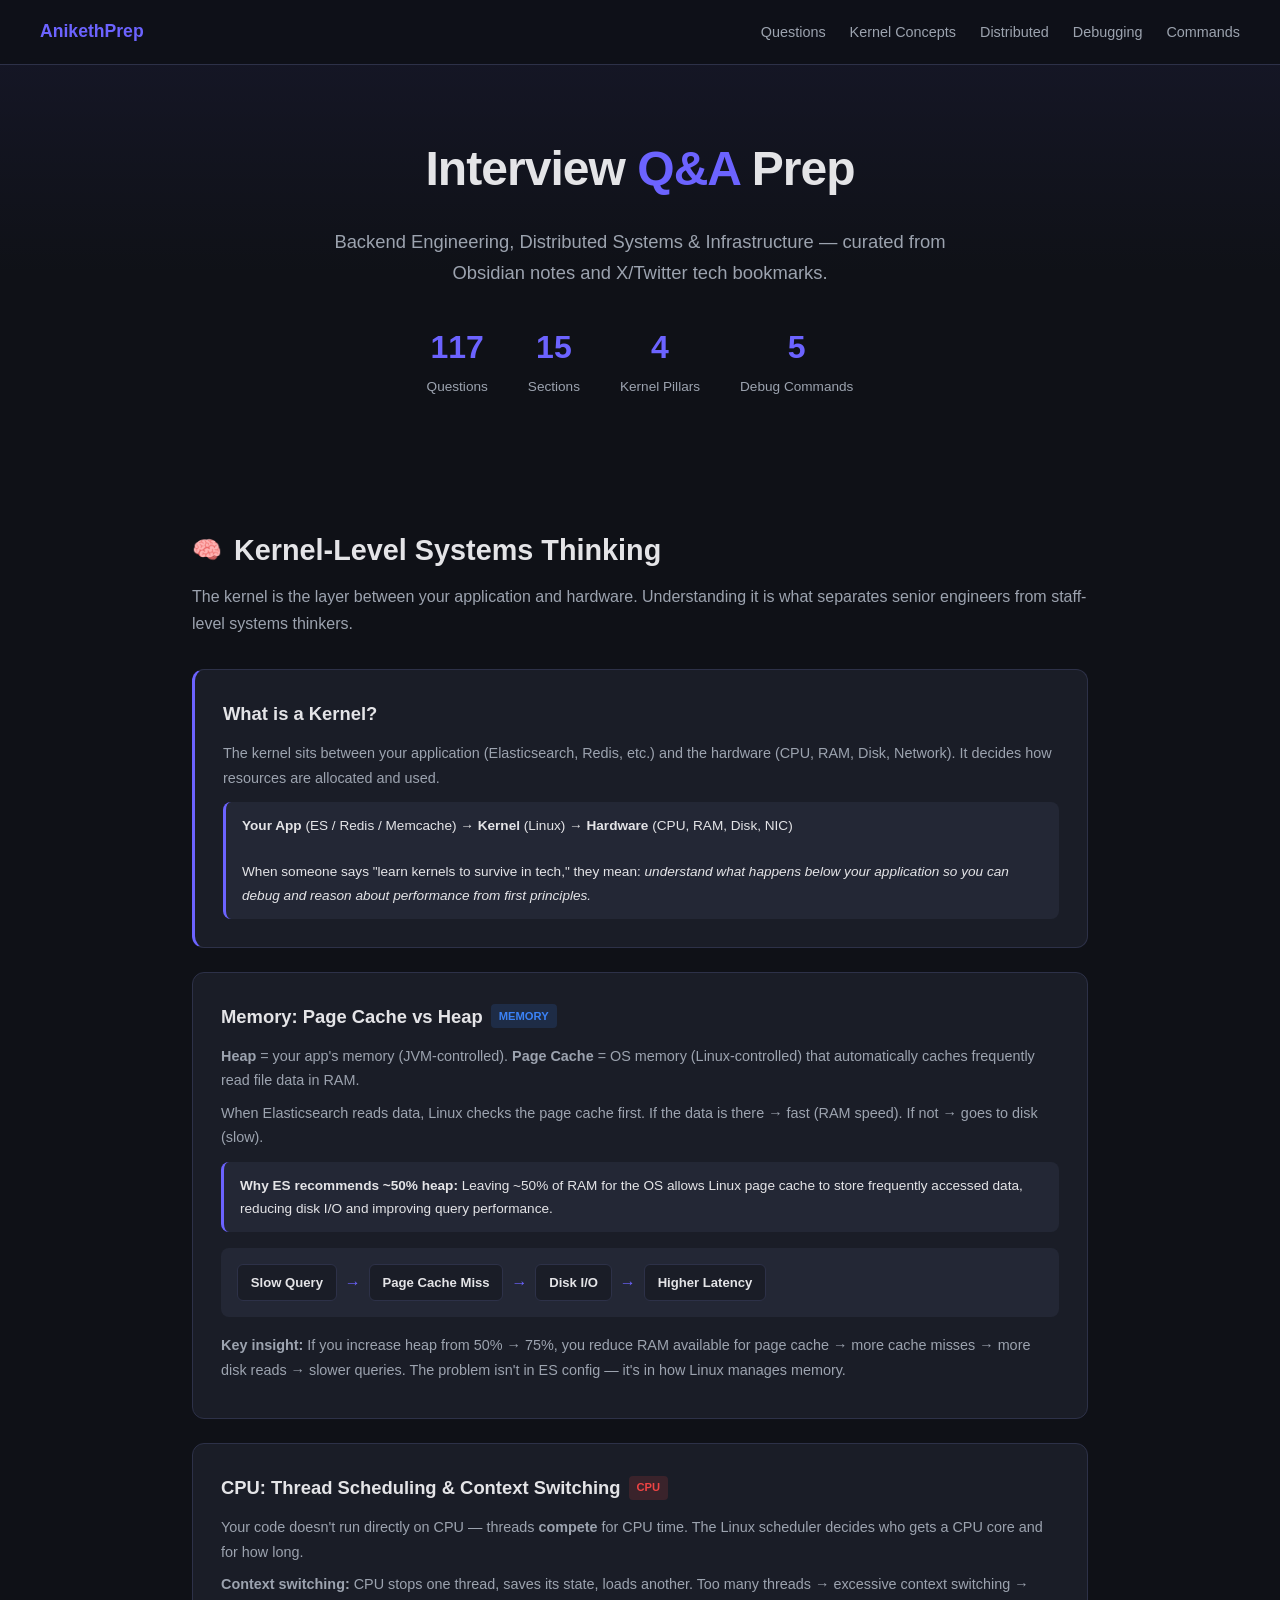
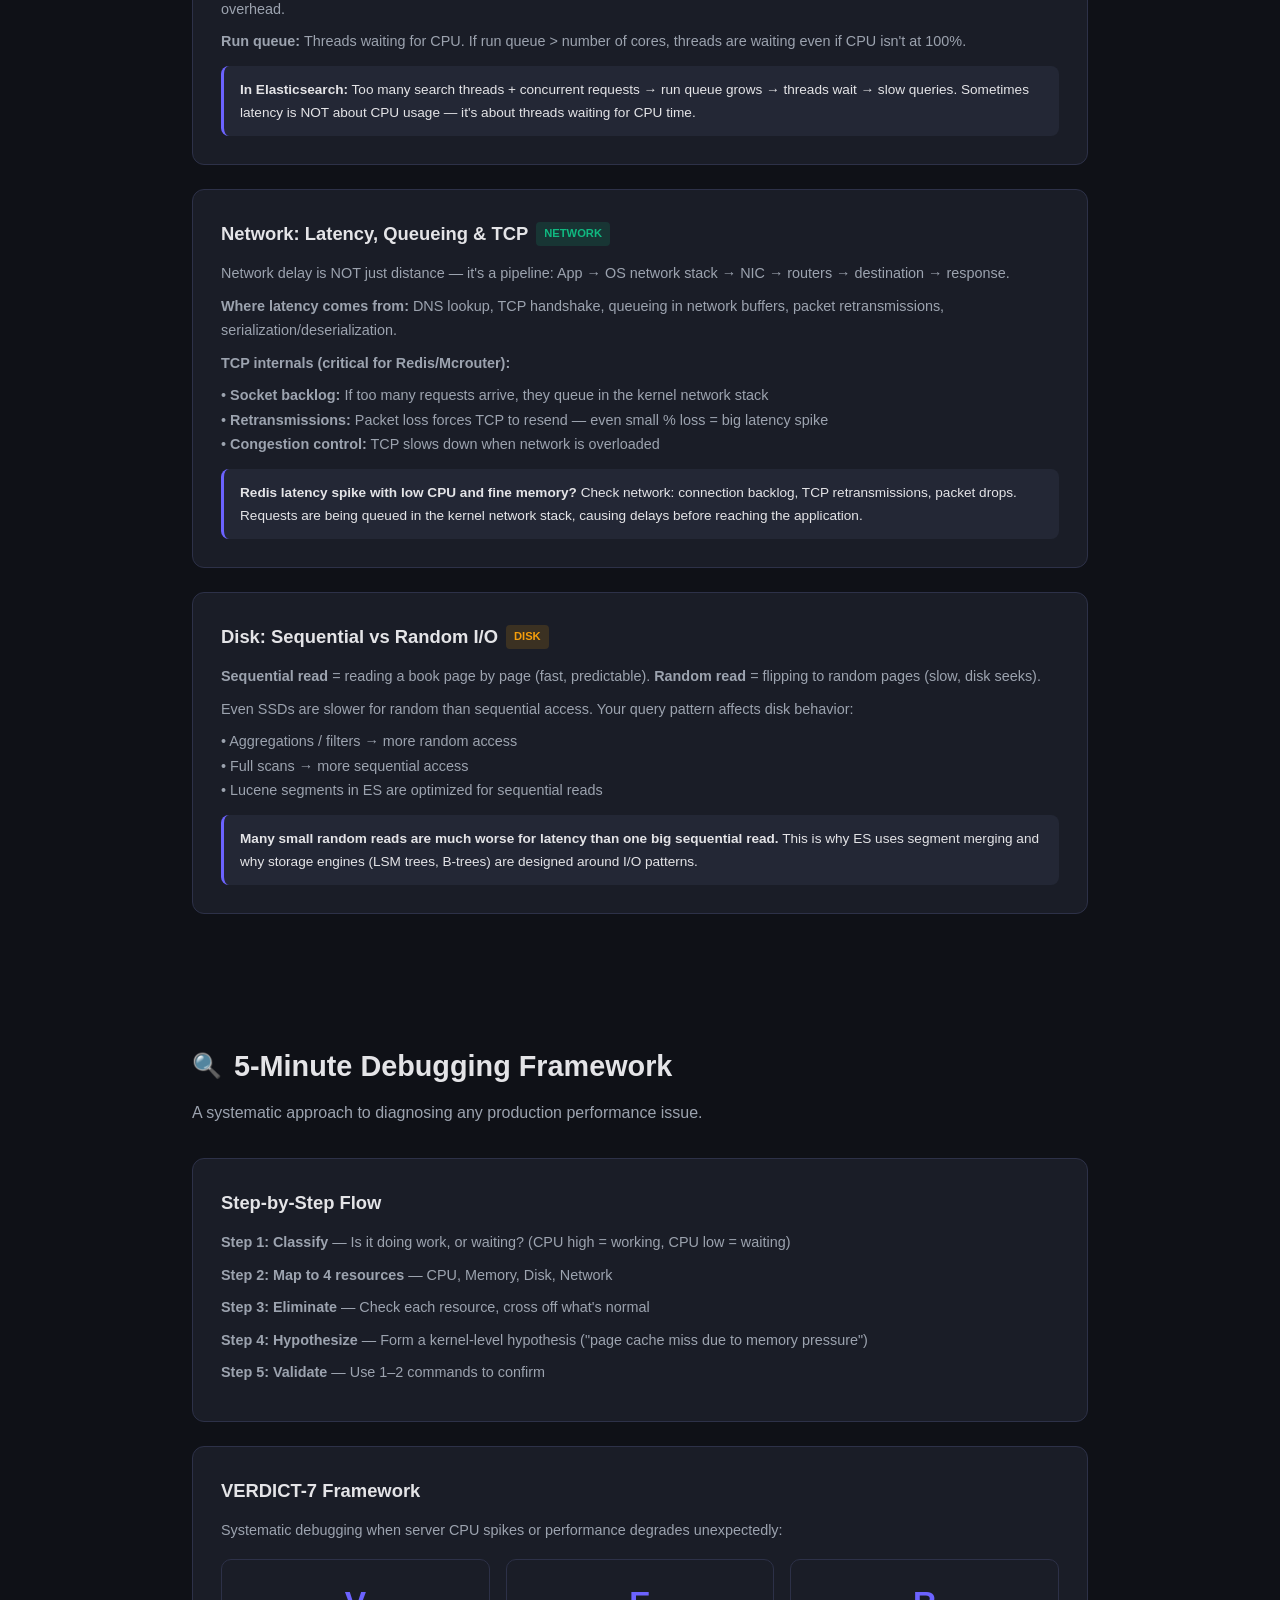
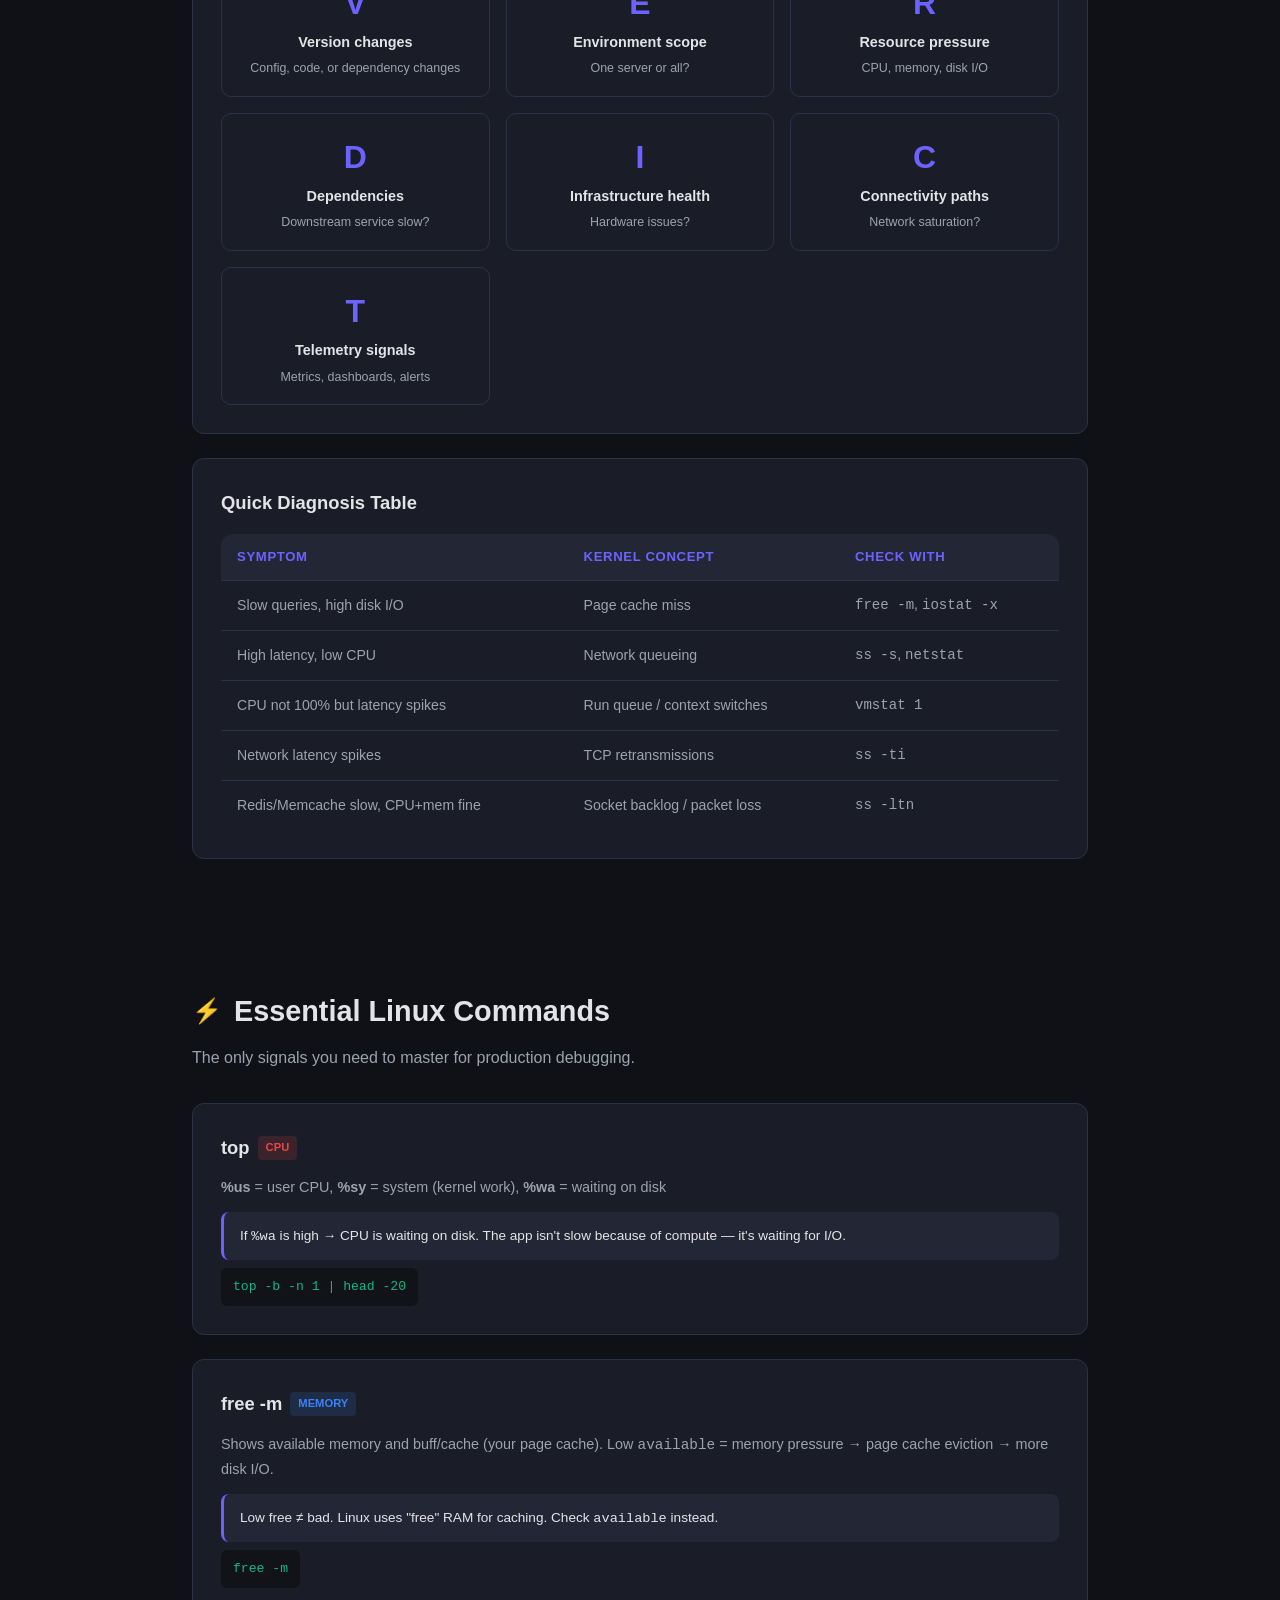
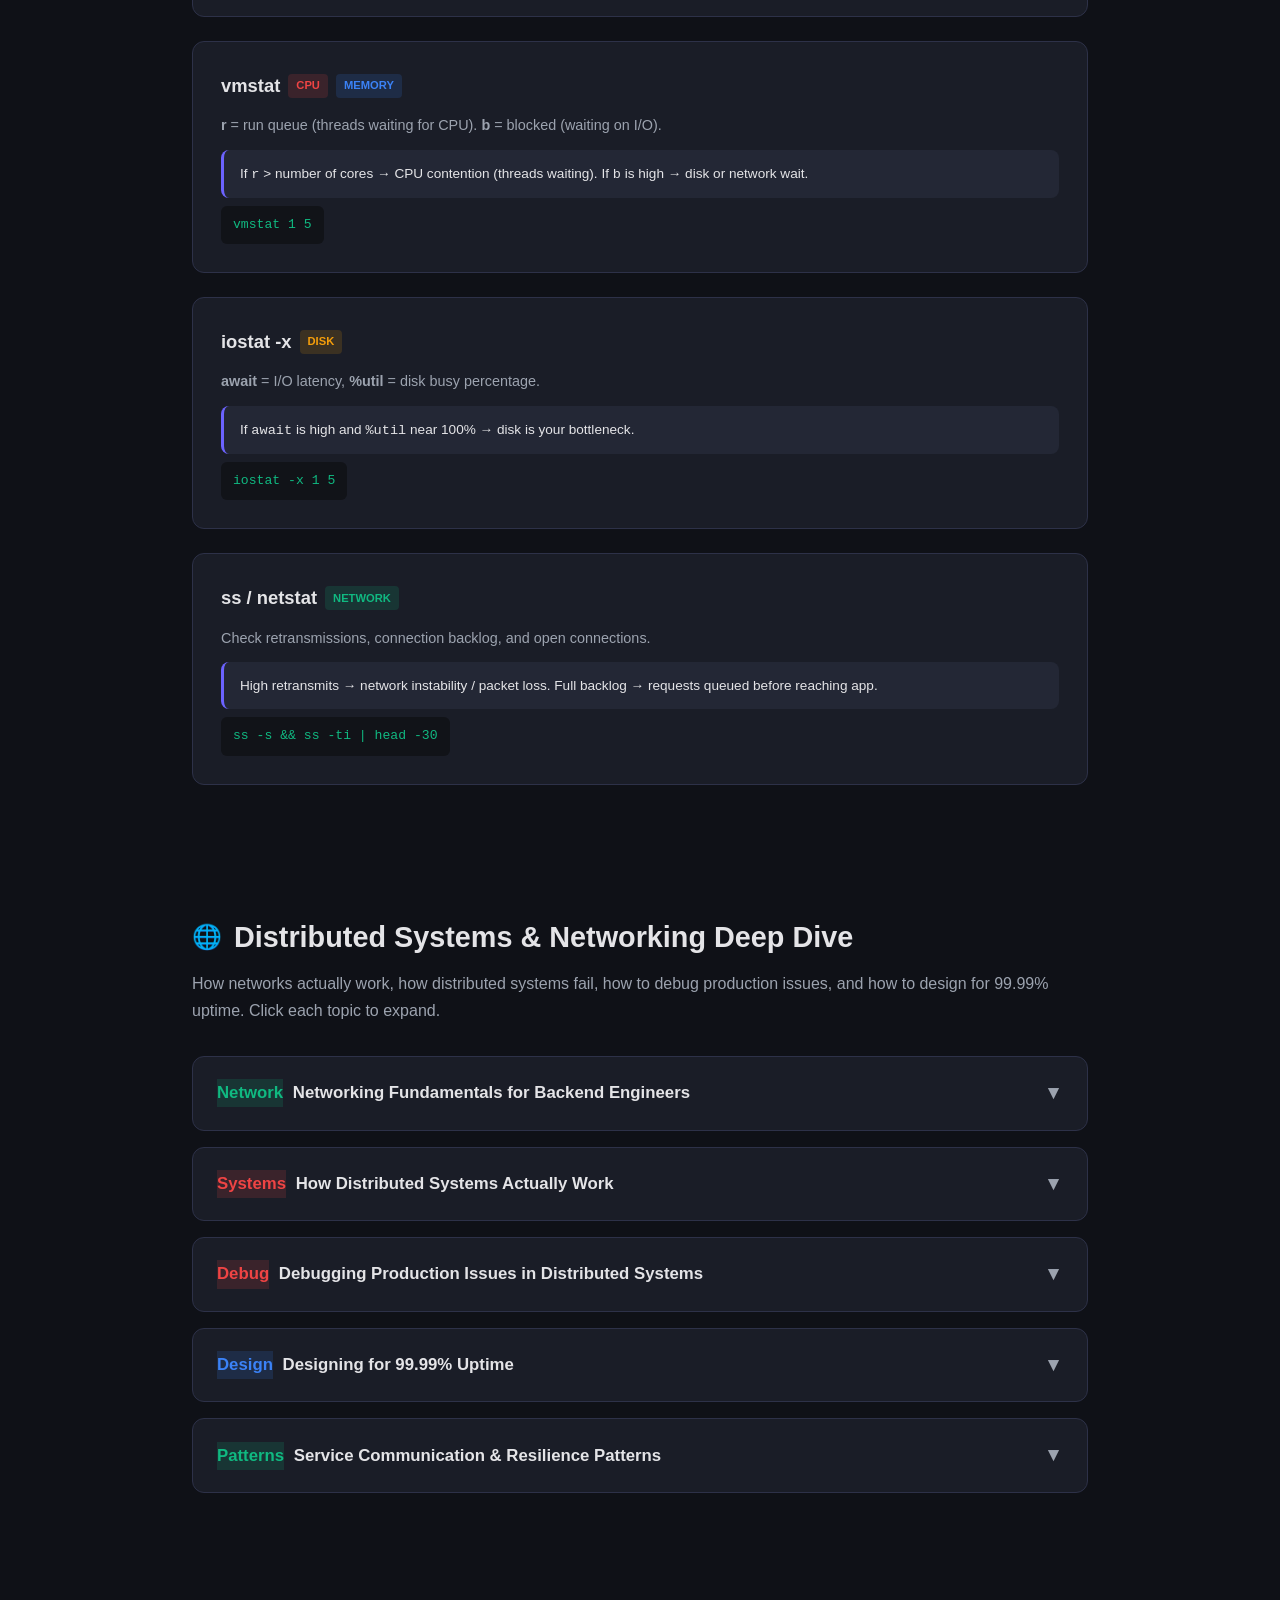
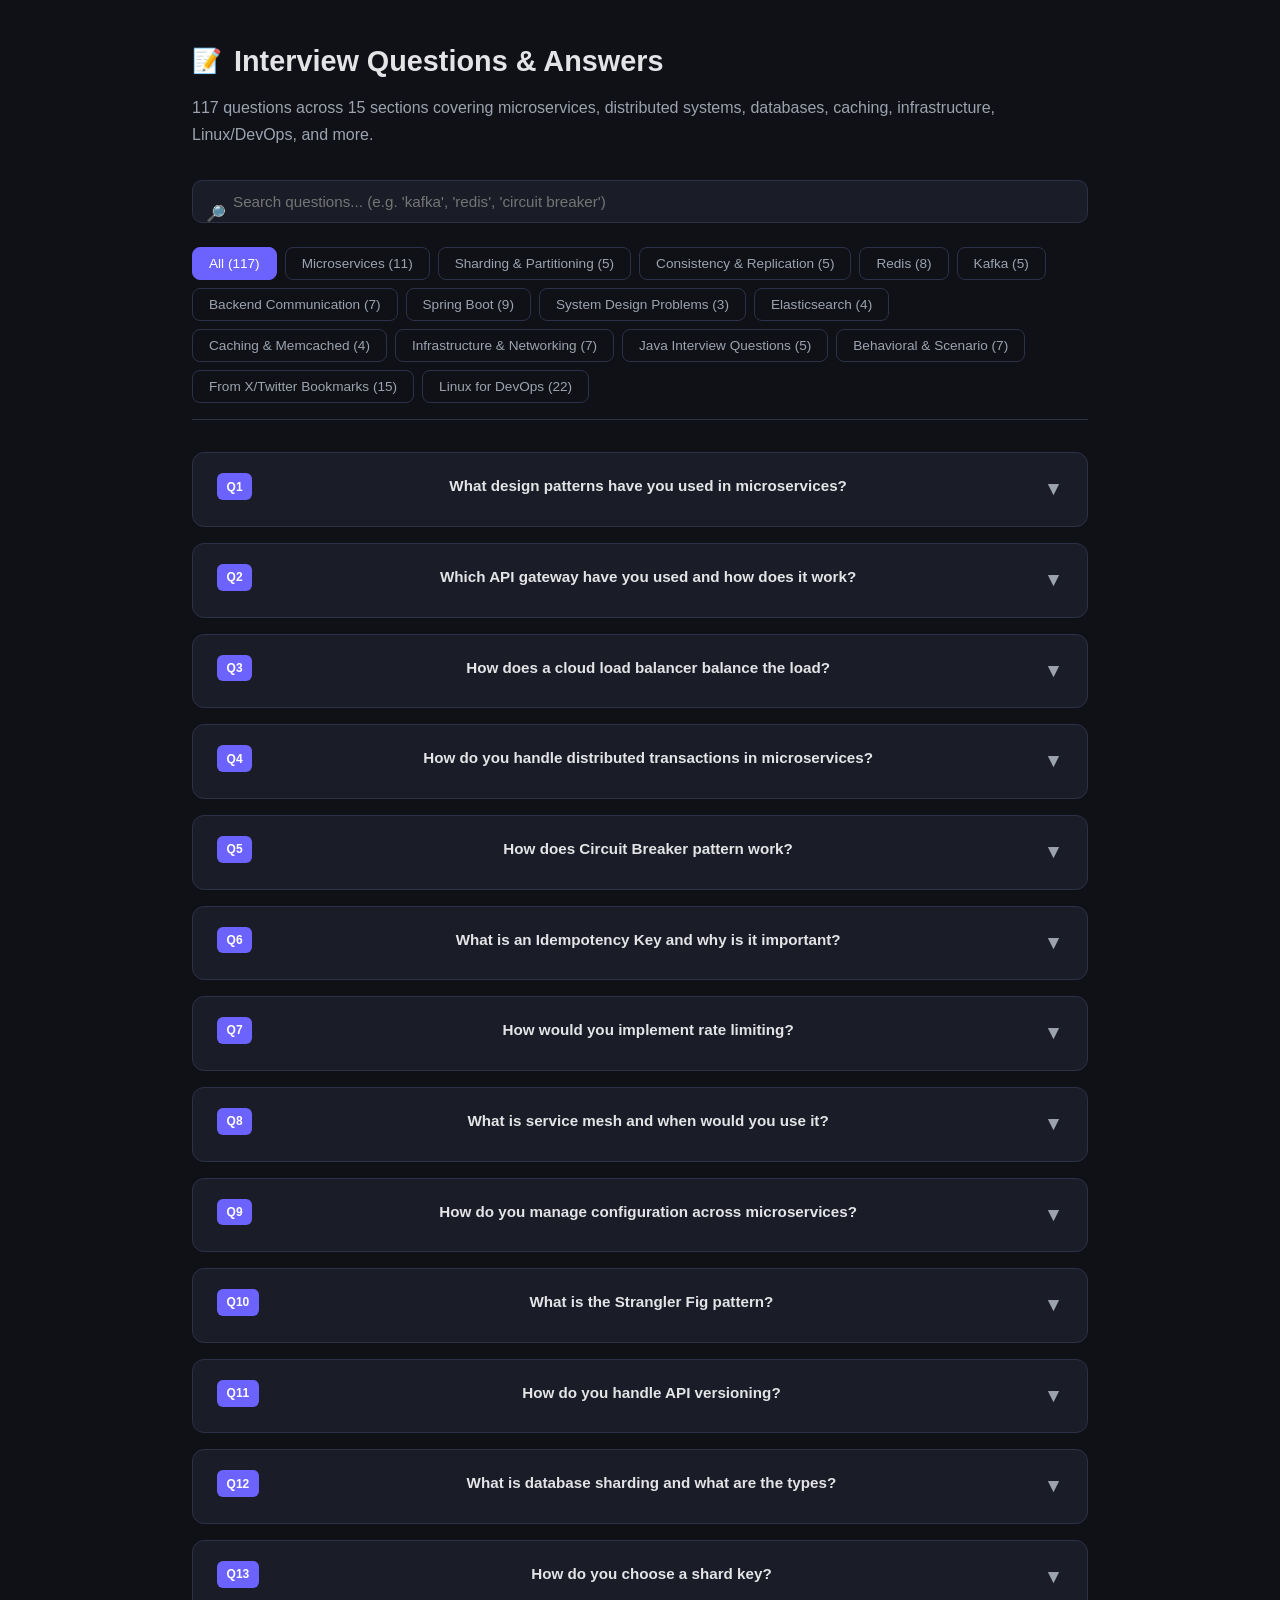
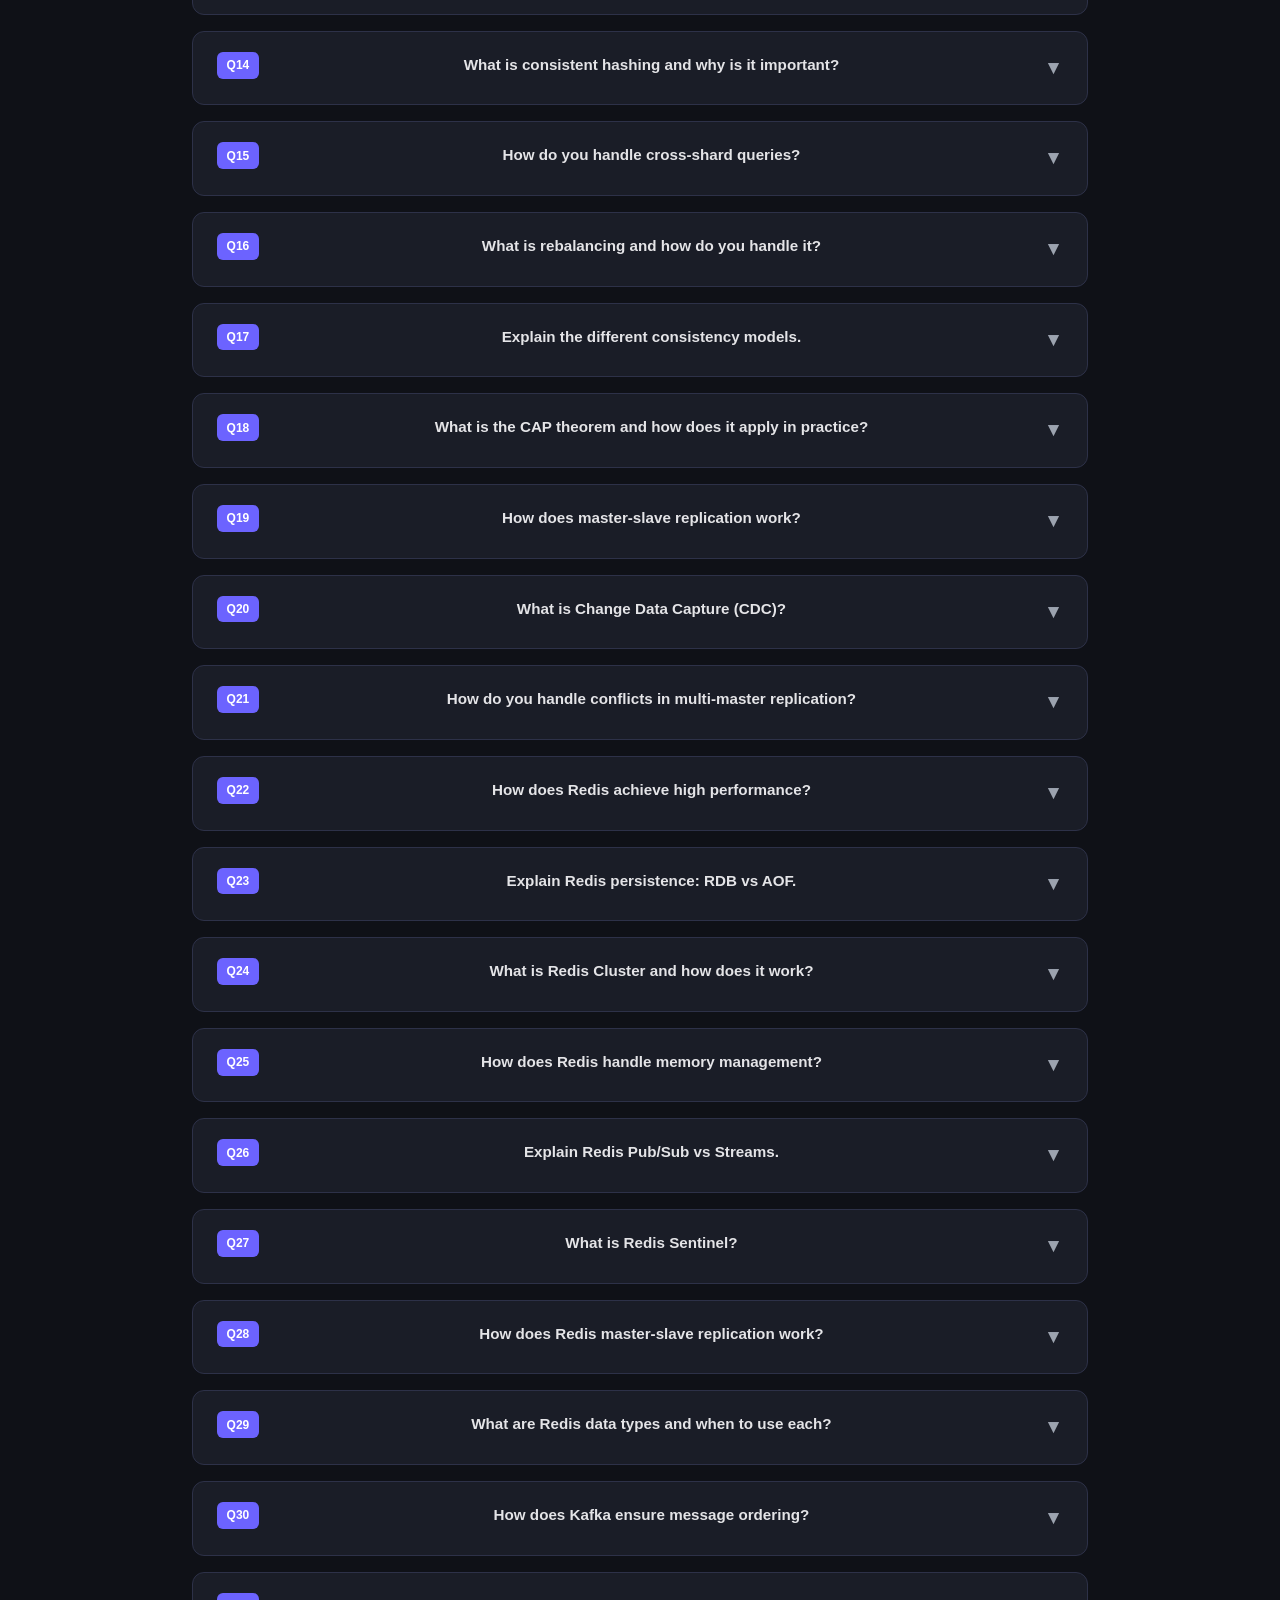
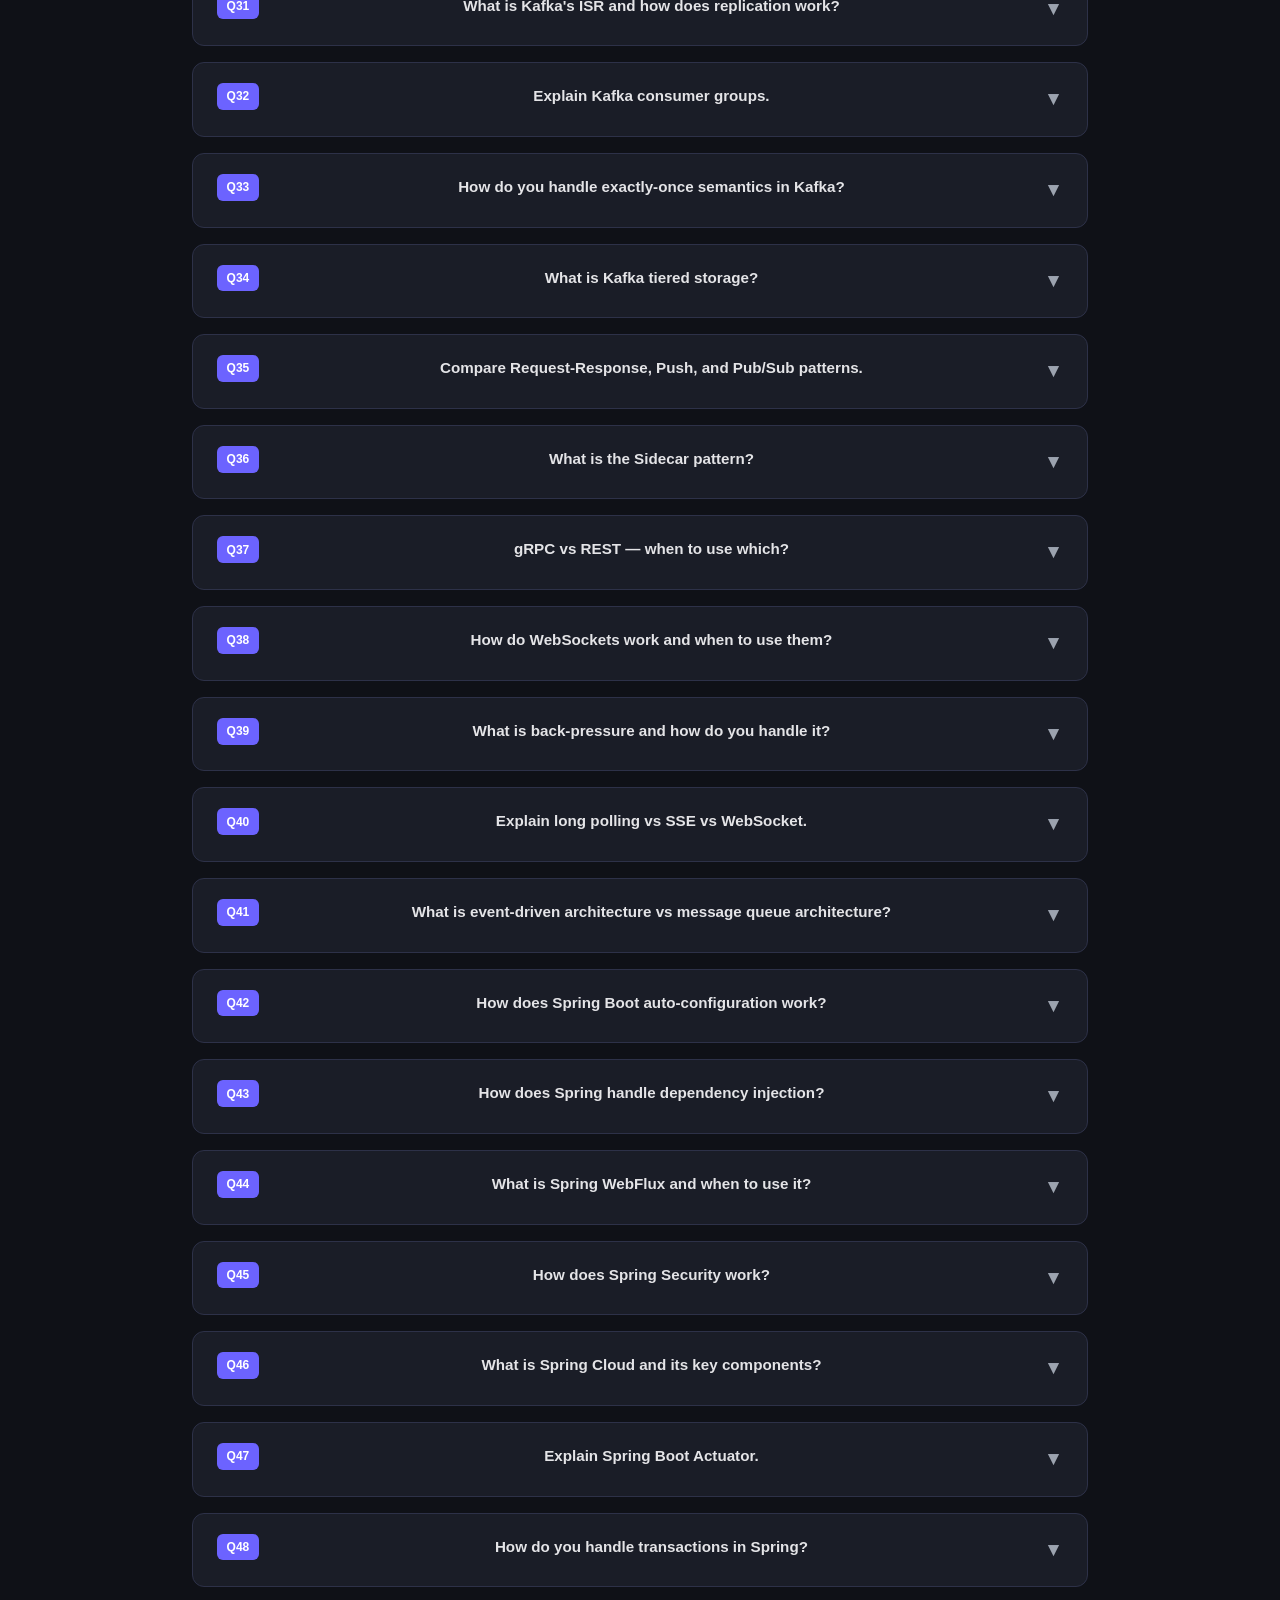
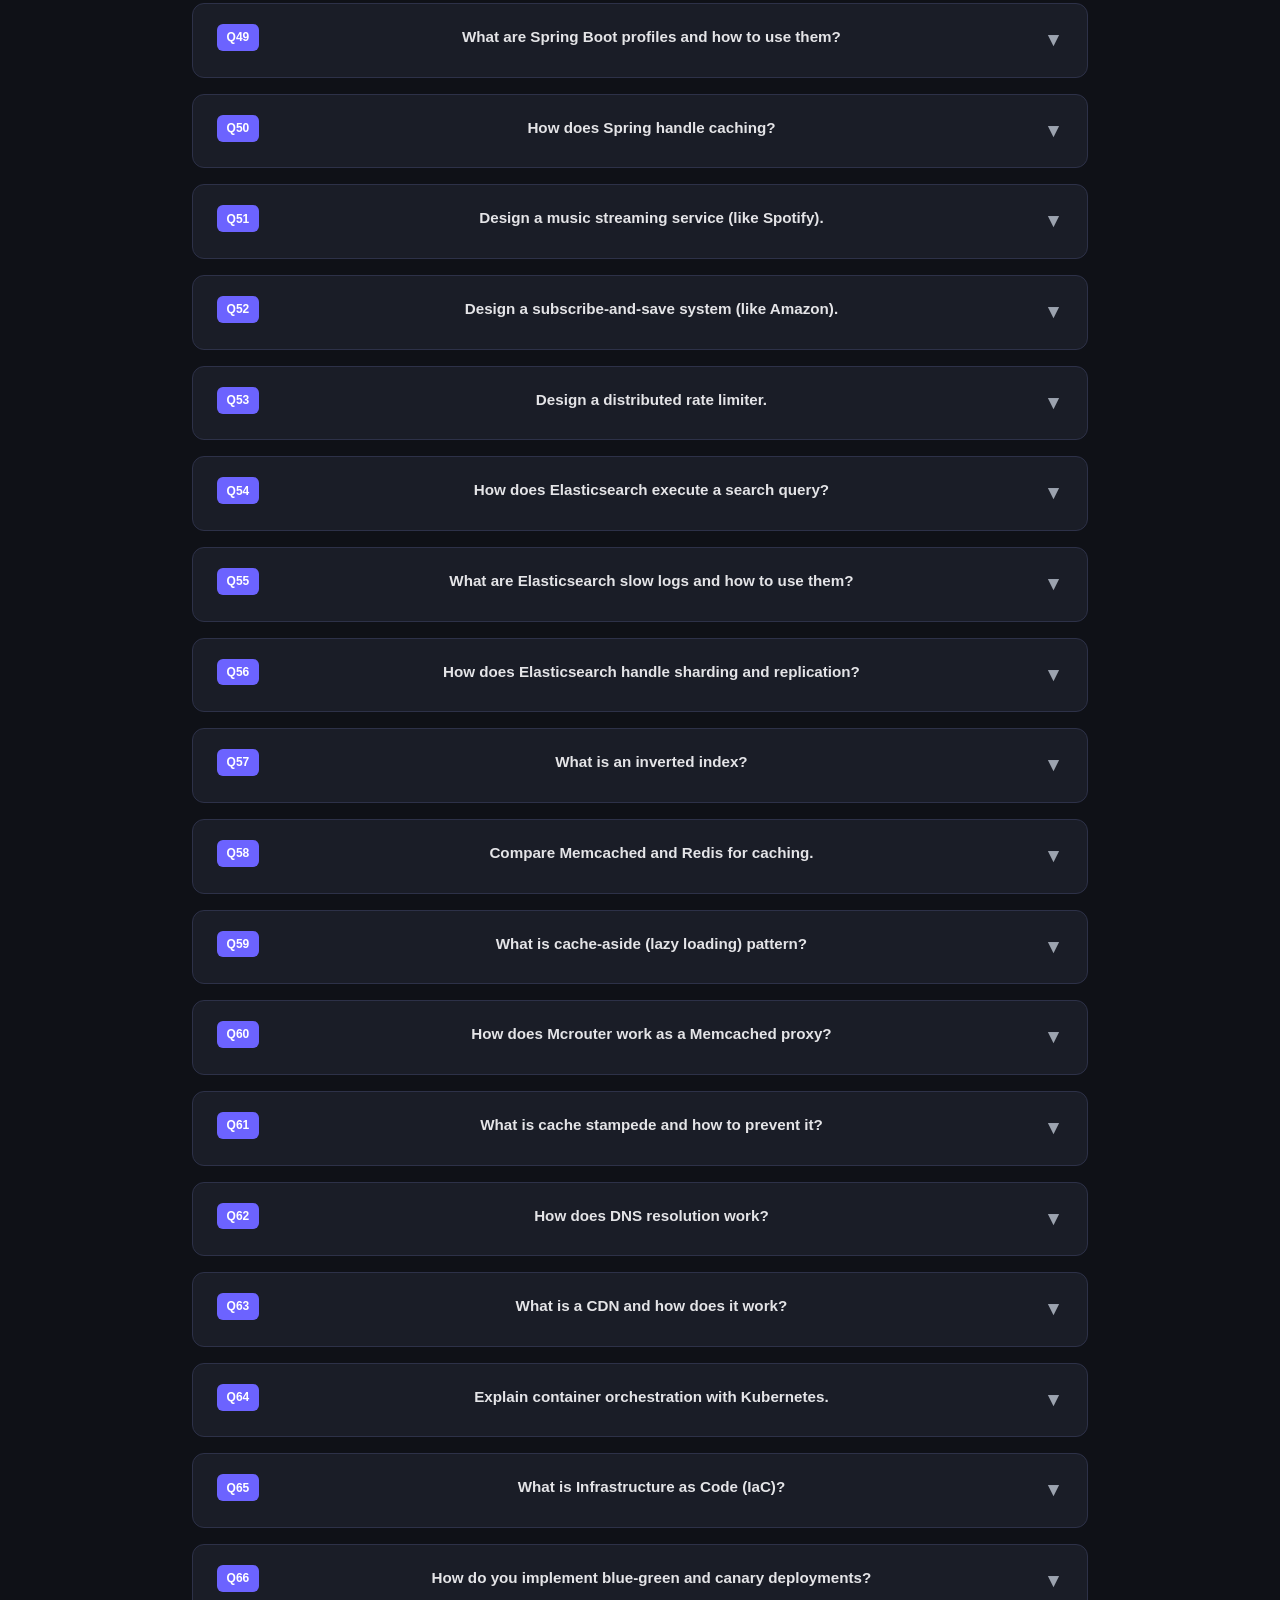
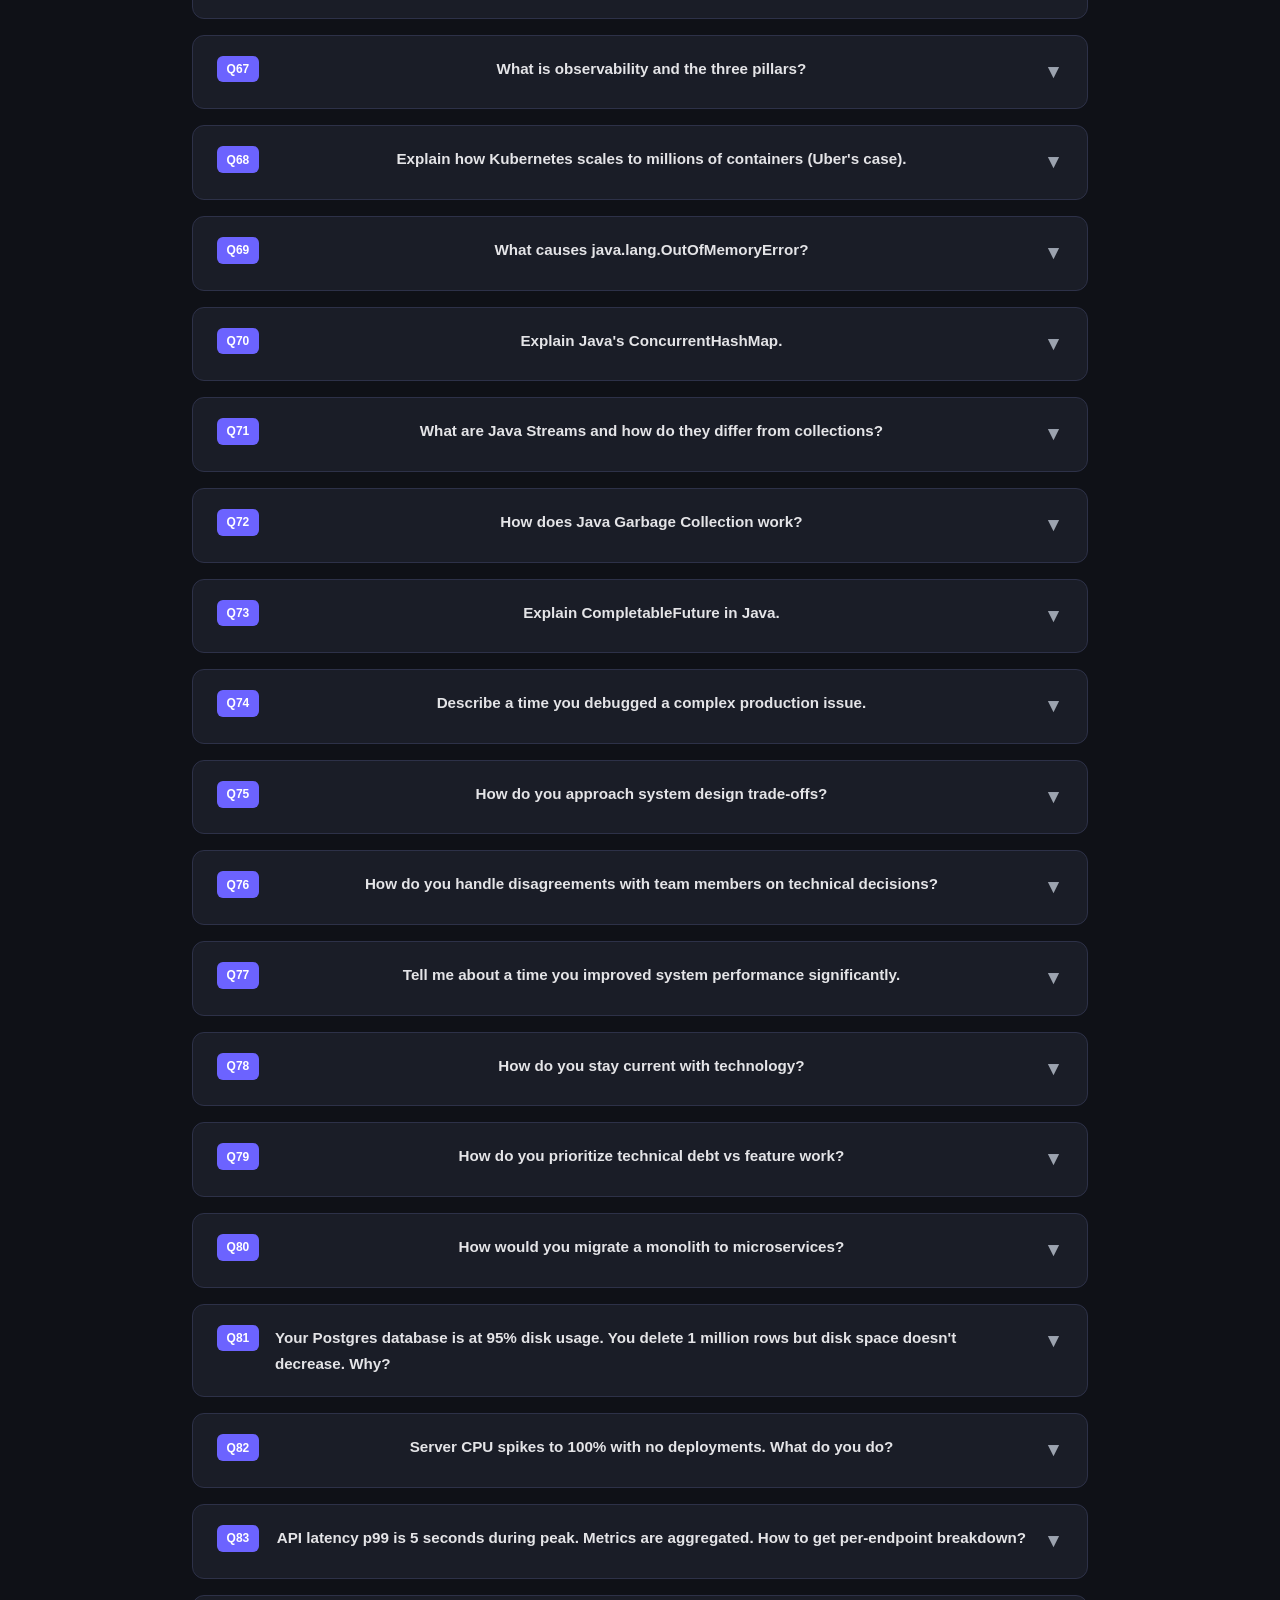
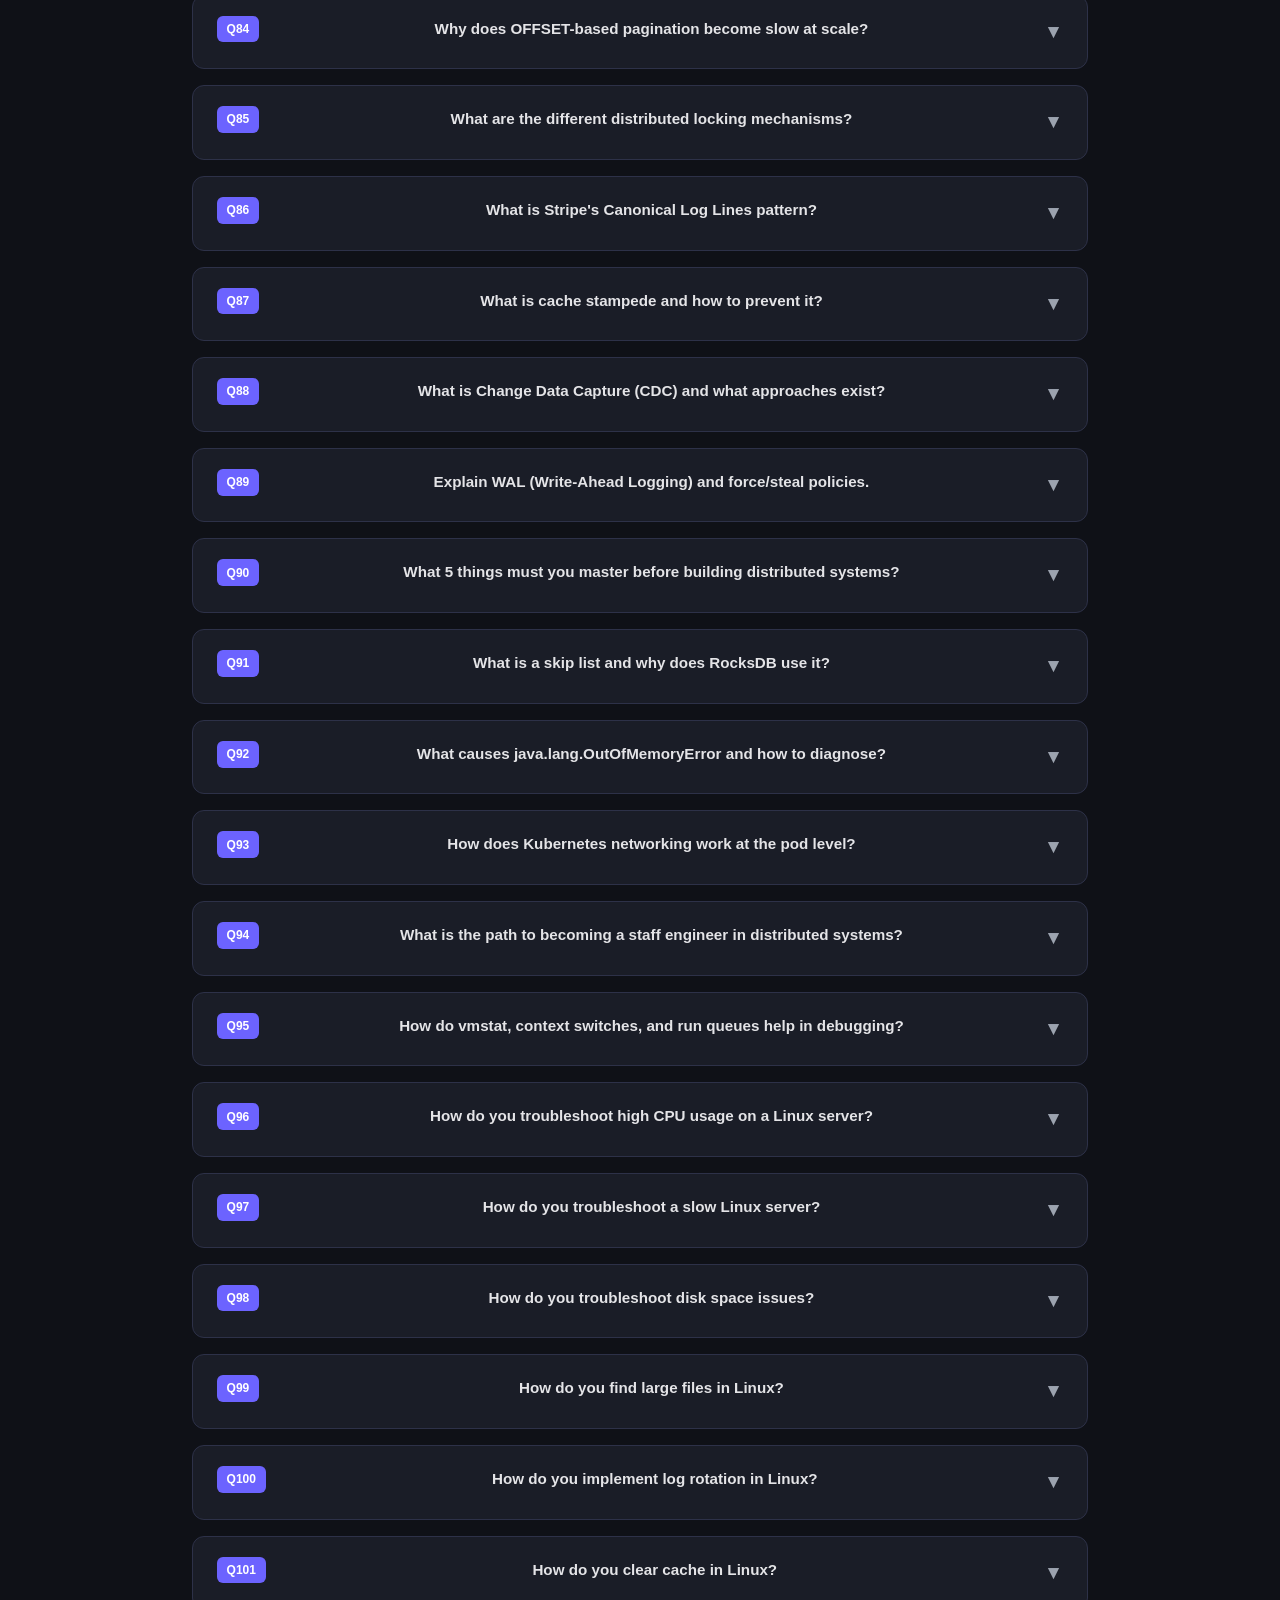
==== commit 66791f99: "Create dedicated Java Interview Questions section" ====
--- a/index.html
+++ b/index.html
@@ -860,7 +860,7 @@
     { q: "What is observability and the three pillars?", a: "Understanding system state from external outputs. Three pillars: (1) Logs — discrete events (ELK stack, Fluentd). (2) Metrics — numerical measurements over time (Prometheus, Grafana). (3) Traces — request path across services (Jaeger, Zipkin). Combined: logs tell what happened, metrics tell how bad, traces tell where it broke.", tip: "Observability is NOT just monitoring. It's the ability to ask new questions about your system." },
     { q: "Explain how Kubernetes scales to millions of containers (Uber's case).", a: "Uber migrated to Kubernetes: 3 million CPU cores, 1.5 million pod launches daily. Key challenges: etcd performance at scale, API server throughput, scheduler efficiency, network plugin performance (Calico/Cilium for eBPF). Solutions: federated clusters, custom schedulers, optimized resource requests, pod topology constraints.", tip: "At extreme scale, every Kubernetes component becomes a bottleneck that needs custom optimization." },
   ]},
-  { id: 12, name: "Java Coding", questions: [
+  { id: 12, name: "Java Interview Questions", questions: [
     { q: "What causes java.lang.OutOfMemoryError?", a: "(1) Heap exhaustion — memory leaks, unbounded collections. (2) Metaspace overflow — too many loaded classes. (3) GC overhead — >98% time in GC recovering <2% memory. (4) Thread exhaustion — 'unable to create native thread', each thread uses ~1MB stack. (5) Direct buffer overflow — NIO buffers outside heap. Diagnosis: -XX:+HeapDumpOnOutOfMemoryError, analyze with Eclipse MAT.", tip: "Thread-based OOM is subtle — it's not a heap issue. Reduce stack size (-Xss) or use thread pools." },
     { q: "Explain Java's ConcurrentHashMap.", a: "Thread-safe HashMap. Java 8+: uses Node array with synchronized blocks per bucket (not segment locking). CAS operations for non-contended paths. Key features: no full table lock, concurrent reads without locking, size() is approximate, computeIfAbsent for atomic check-and-insert. Better than Hashtable and Collections.synchronizedMap.", tip: "Know the difference: Hashtable = full lock, ConcurrentHashMap = per-bucket lock + CAS." },
     { q: "What are Java Streams and how do they differ from collections?", a: "Declarative data processing pipeline. Lazy evaluation — intermediate operations don't execute until terminal operation. Parallel streams for multi-core processing. Key operations: filter, map, flatMap, reduce, collect. Difference from collections: streams are consumed once, don't store data, support lazy evaluation.", tip: "Be careful with parallel streams — overhead of thread management can make them slower for small datasets." },
